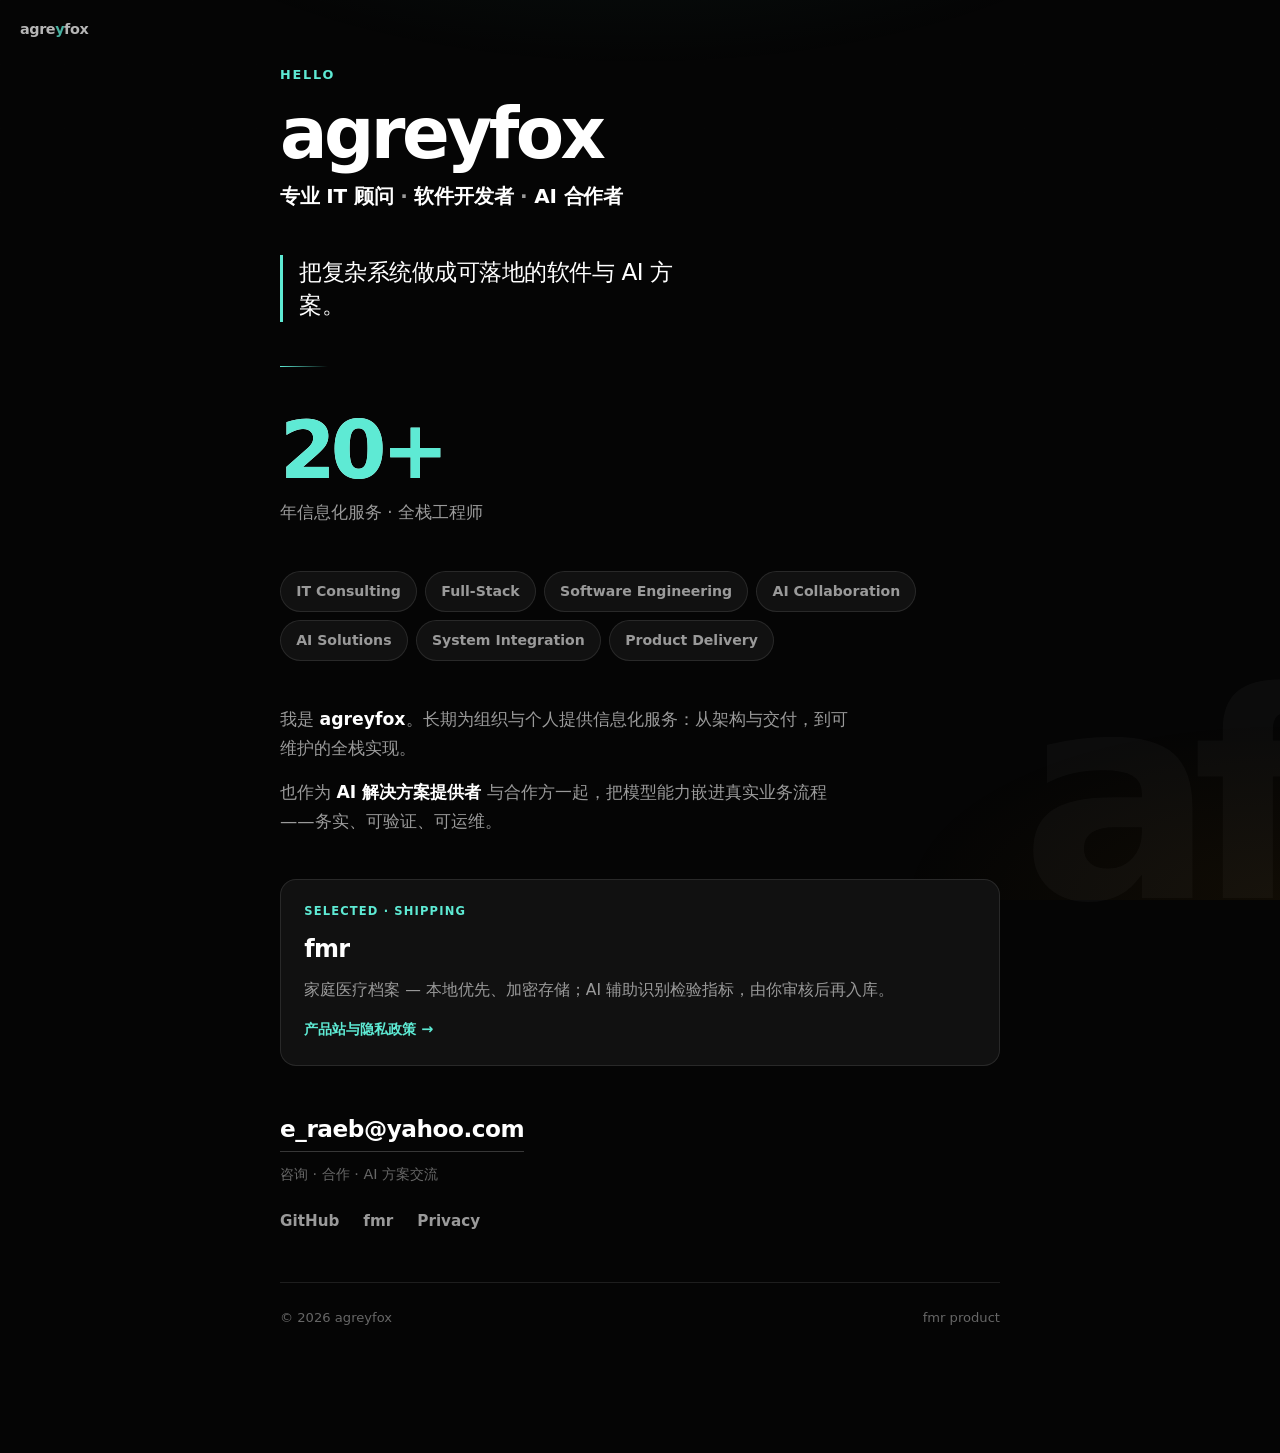
==== index.html @ f4f107f2 "fix: inline critical CSS so personal site always has styles Embed full theme in index.html, absolute" ====
<!DOCTYPE html>
<html lang="zh-Hans">
  <head>
    <meta charset="utf-8" />
    <meta name="viewport" content="width=device-width, initial-scale=1" />
    <title>agreyfox — IT 顾问 · 全栈 · AI</title>
    <meta
      name="description"
      content="agreyfox — 专业 IT 顾问、全栈软件开发者与 AI 合作者。20 年以上信息化服务经验。AI 解决方案提供者。"
    />
    <meta name="theme-color" content="#050505" />
    <!-- 绝对路径 + 内联双保险，避免相对路径/缓存导致“无样式” -->
    <link rel="stylesheet" href="/assets/styles.css?v=3" />
    <link rel="icon" href="/assets/favicon.svg" type="image/svg+xml" />
    <style>
      /* critical + full theme inlined — page always formatted */
      :root {
        --bg: #050505;
        --bg-elev: #111111;
        --ink: #f2f2f2;
        --muted: #9a9a9a;
        --dim: #666666;
        --line: rgba(255, 255, 255, 0.1);
        --accent: #5eead4;
        --warm: #f59e0b;
        --font: system-ui, -apple-system, "Segoe UI", "PingFang SC",
          "Noto Sans SC", "Microsoft YaHei", sans-serif;
        --max: 720px;
      }
      *,
      *::before,
      *::after {
        box-sizing: border-box;
      }
      html {
        scroll-behavior: smooth;
      }
      body {
        margin: 0;
        min-height: 100vh;
        font-family: var(--font);
        color: var(--ink);
        background: #050505;
        line-height: 1.65;
        -webkit-font-smoothing: antialiased;
      }
      body::before {
        content: "";
        position: fixed;
        inset: 0;
        pointer-events: none;
        z-index: 0;
        background: radial-gradient(
            ellipse 80% 50% at 50% -20%,
            rgba(94, 234, 212, 0.08),
            transparent 55%
          ),
          radial-gradient(
            ellipse 60% 40% at 100% 100%,
            rgba(245, 158, 11, 0.05),
            transparent 50%
          );
      }
      a {
        color: var(--accent);
      }
      a:hover {
        color: #99f6e4;
      }
      .stream {
        position: relative;
        z-index: 1;
        width: min(100% - 2.5rem, var(--max));
        margin: 0 auto;
        padding: 4rem 0 5rem;
      }
      .brand-float {
        position: fixed;
        top: 1.1rem;
        left: 1.25rem;
        z-index: 10;
        font-weight: 800;
        font-size: 0.9rem;
        letter-spacing: -0.03em;
        color: #f2f2f2;
        text-decoration: none;
        opacity: 0.75;
      }
      .brand-float span {
        color: var(--accent);
      }
      .brand-float:hover {
        opacity: 1;
      }
      /* 默认可见 — 不再用 opacity:0 当动画失败会整页空白 */
      .drop {
        margin: 0 0 2.75rem;
      }
      .hello {
        font-size: 0.8rem;
        font-weight: 700;
        letter-spacing: 0.14em;
        text-transform: uppercase;
        color: var(--accent);
        margin: 0 0 1rem;
      }
      h1.name {
        margin: 0 0 0.35rem;
        font-size: clamp(2.8rem, 10vw, 4.4rem);
        font-weight: 900;
        letter-spacing: -0.05em;
        line-height: 0.95;
        color: #fff;
      }
      .roles {
        margin: 0.85rem 0 0;
        font-size: clamp(1.05rem, 2.8vw, 1.25rem);
        font-weight: 600;
        color: var(--muted);
        line-height: 1.45;
      }
      .roles em {
        font-style: normal;
        color: #fff;
        font-weight: 700;
      }
      .one-liner {
        margin: 0;
        font-size: clamp(1.2rem, 3.2vw, 1.45rem);
        font-weight: 500;
        letter-spacing: -0.02em;
        line-height: 1.45;
        color: #fff;
        max-width: 28ch;
        border-left: 3px solid var(--accent);
        padding-left: 1rem;
      }
      .breath {
        height: 1px;
        width: 3rem;
        background: linear-gradient(90deg, var(--accent), transparent);
        margin: 0;
        border: 0;
      }
      .years {
        margin: 0;
        font-size: clamp(3.2rem, 12vw, 5rem);
        font-weight: 900;
        letter-spacing: -0.06em;
        line-height: 1;
        color: var(--accent);
      }
      .years-caption {
        margin: 0.5rem 0 0;
        color: var(--muted);
        font-size: 1.05rem;
        font-weight: 500;
      }
      .flow-tags {
        display: flex;
        flex-wrap: wrap;
        gap: 0.5rem;
        margin: 0;
        padding: 0;
        list-style: none;
      }
      .flow-tags li {
        padding: 0.5rem 0.95rem;
        border-radius: 999px;
        border: 1px solid var(--line);
        background: var(--bg-elev);
        font-size: 0.88rem;
        font-weight: 600;
        color: var(--muted);
      }
      .narrative {
        margin: 0;
        font-size: 1.08rem;
        color: var(--muted);
        max-width: 36rem;
      }
      .narrative + .narrative {
        margin-top: 1rem;
      }
      .narrative strong {
        color: #fff;
        font-weight: 700;
      }
      .work-card {
        display: block;
        text-decoration: none;
        color: inherit;
        padding: 1.4rem 1.45rem;
        border-radius: 16px;
        border: 1px solid var(--line);
        background: #111;
      }
      .work-card:hover {
        border-color: rgba(94, 234, 212, 0.4);
        color: inherit;
      }
      .work-card .meta {
        font-size: 0.72rem;
        font-weight: 800;
        letter-spacing: 0.1em;
        text-transform: uppercase;
        color: var(--accent);
        margin: 0 0 0.55rem;
      }
      .work-card h2 {
        margin: 0 0 0.45rem;
        font-size: 1.5rem;
        font-weight: 900;
        letter-spacing: -0.03em;
        color: #fff;
      }
      .work-card p {
        margin: 0;
        color: var(--muted);
        font-size: 0.98rem;
      }
      .work-card .go {
        display: inline-block;
        margin-top: 0.95rem;
        font-size: 0.9rem;
        font-weight: 700;
        color: var(--accent);
      }
      .mail {
        display: inline-block;
        font-size: clamp(1.15rem, 3vw, 1.45rem);
        font-weight: 700;
        letter-spacing: -0.02em;
        text-decoration: none;
        color: #fff;
        border-bottom: 1px solid rgba(255, 255, 255, 0.2);
        padding-bottom: 0.2rem;
      }
      .mail:hover {
        color: var(--accent);
        border-color: var(--accent);
      }
      .mail-hint {
        margin: 0.7rem 0 0;
        font-size: 0.9rem;
        color: var(--dim);
      }
      .links-inline {
        margin: 1.35rem 0 0;
        display: flex;
        flex-wrap: wrap;
        gap: 1rem 1.5rem;
        font-size: 0.95rem;
        font-weight: 600;
      }
      .links-inline a {
        text-decoration: none;
        color: var(--muted);
      }
      .links-inline a:hover {
        color: var(--accent);
      }
      .foot {
        margin-top: 3rem;
        padding-top: 1.5rem;
        border-top: 1px solid var(--line);
        font-size: 0.82rem;
        color: var(--dim);
        display: flex;
        flex-wrap: wrap;
        gap: 0.5rem 1.25rem;
        justify-content: space-between;
      }
      .foot a {
        color: var(--dim);
        text-decoration: none;
      }
      .ghost-af {
        position: fixed;
        right: -0.05em;
        bottom: -0.15em;
        font-size: min(40vw, 18rem);
        font-weight: 900;
        letter-spacing: -0.08em;
        line-height: 1;
        color: rgba(255, 255, 255, 0.03);
        pointer-events: none;
        z-index: 0;
        user-select: none;
      }
    </style>
  </head>
  <body>
    <a class="brand-float" href="/">agre<span>y</span>fox</a>
    <div class="ghost-af" aria-hidden="true">af</div>

    <main class="stream">
      <div class="drop">
        <p class="hello">Hello</p>
        <h1 class="name">agreyfox</h1>
        <p class="roles">
          <em>专业 IT 顾问</em> · <em>软件开发者</em> ·
          <em>AI 合作者</em>
        </p>
      </div>

      <div class="drop">
        <p class="one-liner">把复杂系统做成可落地的软件与 AI 方案。</p>
      </div>

      <div class="drop">
        <hr class="breath" />
      </div>

      <div class="drop">
        <p class="years">20+</p>
        <p class="years-caption">年信息化服务 · 全栈工程师</p>
      </div>

      <div class="drop">
        <ul class="flow-tags">
          <li>IT Consulting</li>
          <li>Full-Stack</li>
          <li>Software Engineering</li>
          <li>AI Collaboration</li>
          <li>AI Solutions</li>
          <li>System Integration</li>
          <li>Product Delivery</li>
        </ul>
      </div>

      <div class="drop">
        <p class="narrative">
          我是 <strong>agreyfox</strong>。长期为组织与个人提供信息化服务：从架构与交付，到可维护的全栈实现。
        </p>
        <p class="narrative">
          也作为 <strong>AI 解决方案提供者</strong> 与合作方一起，把模型能力嵌进真实业务流程——务实、可验证、可运维。
        </p>
      </div>

      <div class="drop">
        <a class="work-card" href="https://agreyfox.github.io/fmr/">
          <p class="meta">Selected · Shipping</p>
          <h2>fmr</h2>
          <p>
            家庭医疗档案 — 本地优先、加密存储；AI 辅助识别检验指标，由你审核后再入库。
          </p>
          <span class="go">产品站与隐私政策 →</span>
        </a>
      </div>

      <div class="drop">
        <a class="mail" href="mailto:e_raeb@yahoo.com">e_raeb@yahoo.com</a>
        <p class="mail-hint">咨询 · 合作 · AI 方案交流</p>
        <div class="links-inline">
          <a href="https://github.com/agreyfox">GitHub</a>
          <a href="https://agreyfox.github.io/fmr/">fmr</a>
          <a href="https://agreyfox.github.io/fmr/privacy.html">Privacy</a>
        </div>
      </div>

      <div class="drop foot">
        <span>© <span id="y">2026</span> agreyfox</span>
        <span
          ><a href="https://agreyfox.github.io/fmr/">fmr product</a></span
        >
      </div>
    </main>

    <script>
      document.getElementById("y").textContent = new Date().getFullYear();
    </script>
  </body>
</html>
---- assets/styles.css ----
/* agreyfox — black waterfall portfolio */
:root {
  --bg: #050505;
  --bg-elev: #0c0c0c;
  --ink: #f2f2f2;
  --muted: #8a8a8a;
  --dim: #5a5a5a;
  --line: rgba(255, 255, 255, 0.08);
  --accent: #5eead4;
  --accent-soft: rgba(94, 234, 212, 0.14);
  --warm: #f59e0b;
  --font: "Segoe UI", "SF Pro Text", system-ui, -apple-system, "PingFang SC",
    "Noto Sans SC", sans-serif;
  --max: 720px;
}

*,
*::before,
*::after {
  box-sizing: border-box;
}

html {
  scroll-behavior: smooth;
}

body {
  margin: 0;
  min-height: 100vh;
  font-family: var(--font);
  color: var(--ink);
  background: var(--bg);
  line-height: 1.65;
  -webkit-font-smoothing: antialiased;
}

/* subtle vignette + grid */
body::before {
  content: "";
  position: fixed;
  inset: 0;
  pointer-events: none;
  z-index: 0;
  background:
    radial-gradient(ellipse 80% 50% at 50% -20%, rgba(94, 234, 212, 0.07), transparent 55%),
    radial-gradient(ellipse 60% 40% at 100% 100%, rgba(245, 158, 11, 0.04), transparent 50%);
}

body::after {
  content: "";
  position: fixed;
  inset: 0;
  pointer-events: none;
  z-index: 0;
  opacity: 0.35;
  background-image: linear-gradient(rgba(255, 255, 255, 0.015) 1px, transparent 1px),
    linear-gradient(90deg, rgba(255, 255, 255, 0.015) 1px, transparent 1px);
  background-size: 64px 64px;
  mask-image: linear-gradient(to bottom, black, transparent 90%);
}

a {
  color: var(--accent);
  text-decoration-thickness: 1px;
  text-underline-offset: 3px;
}

a:hover {
  color: #99f6e4;
}

/* continuous column */
.stream {
  position: relative;
  z-index: 1;
  width: min(100% - 2.5rem, var(--max));
  margin: 0 auto;
  padding: 3.5rem 0 5rem;
}

/* floating mini brand */
.brand-float {
  position: fixed;
  top: 1.1rem;
  left: 1.25rem;
  z-index: 10;
  font-weight: 800;
  font-size: 0.85rem;
  letter-spacing: -0.03em;
  color: var(--ink);
  text-decoration: none;
  opacity: 0.7;
}

.brand-float span {
  color: var(--accent);
}

.brand-float:hover {
  opacity: 1;
}

/* waterfall spacing — always visible (no opacity:0 trap) */
.drop {
  margin: 0 0 2.75rem;
}

/* typography cascade */
.hello {
  font-size: 0.8rem;
  font-weight: 700;
  letter-spacing: 0.14em;
  text-transform: uppercase;
  color: var(--accent);
  margin: 0 0 1rem;
}

h1.name {
  margin: 0 0 0.35rem;
  font-size: clamp(2.8rem, 10vw, 4.4rem);
  font-weight: 900;
  letter-spacing: -0.05em;
  line-height: 0.95;
}

.roles {
  margin: 0.85rem 0 0;
  font-size: clamp(1.05rem, 2.8vw, 1.25rem);
  font-weight: 600;
  color: var(--muted);
  line-height: 1.45;
  letter-spacing: -0.01em;
}

.roles em {
  font-style: normal;
  color: var(--ink);
  font-weight: 700;
}

.one-liner {
  margin: 1.5rem 0 0;
  font-size: clamp(1.2rem, 3.2vw, 1.45rem);
  font-weight: 500;
  letter-spacing: -0.02em;
  line-height: 1.45;
  color: var(--ink);
  max-width: 28ch;
  border-left: 2px solid var(--accent);
  padding-left: 1rem;
}

/* thin rule as breath, not section header */
.breath {
  height: 1px;
  width: 3rem;
  background: linear-gradient(90deg, var(--accent), transparent);
  margin: 0.25rem 0 0.5rem;
  border: 0;
}

.years {
  margin: 0;
  font-size: clamp(3.2rem, 12vw, 5rem);
  font-weight: 900;
  letter-spacing: -0.06em;
  line-height: 1;
  background: linear-gradient(105deg, #fff 0%, var(--accent) 55%, var(--warm) 100%);
  -webkit-background-clip: text;
  background-clip: text;
  color: transparent;
}

.years-caption {
  margin: 0.5rem 0 0;
  color: var(--muted);
  font-size: 1rem;
  font-weight: 500;
}

/* flowing tags — not a “skills section” box */
.flow-tags {
  display: flex;
  flex-wrap: wrap;
  gap: 0.5rem;
  margin: 0;
  padding: 0;
  list-style: none;
}

.flow-tags li {
  padding: 0.45rem 0.9rem;
  border-radius: 999px;
  border: 1px solid var(--line);
  background: var(--bg-elev);
  font-size: 0.88rem;
  font-weight: 600;
  color: var(--muted);
  transition: border-color 0.15s, color 0.15s;
}

.flow-tags li:hover {
  border-color: rgba(94, 234, 212, 0.35);
  color: var(--ink);
}

/* narrative paragraphs — continuous reading */
.narrative {
  margin: 0;
  font-size: 1.05rem;
  color: var(--muted);
  max-width: 36rem;
}

.narrative + .narrative {
  margin-top: 1rem;
}

.narrative strong {
  color: var(--ink);
  font-weight: 700;
}

/* project as a flowing card in the stream */
.work-card {
  display: block;
  text-decoration: none;
  color: inherit;
  padding: 1.35rem 1.4rem;
  border-radius: 16px;
  border: 1px solid var(--line);
  background: linear-gradient(160deg, rgba(94, 234, 212, 0.06), transparent 50%),
    var(--bg-elev);
  transition: border-color 0.2s, transform 0.2s;
}

.work-card:hover {
  border-color: rgba(94, 234, 212, 0.35);
  transform: translateY(-2px);
  color: inherit;
}

.work-card .meta {
  font-size: 0.72rem;
  font-weight: 800;
  letter-spacing: 0.1em;
  text-transform: uppercase;
  color: var(--accent);
  margin: 0 0 0.55rem;
}

.work-card h2 {
  margin: 0 0 0.45rem;
  font-size: 1.45rem;
  font-weight: 900;
  letter-spacing: -0.03em;
}

.work-card p {
  margin: 0;
  color: var(--muted);
  font-size: 0.95rem;
}

.work-card .go {
  display: inline-block;
  margin-top: 0.9rem;
  font-size: 0.88rem;
  font-weight: 700;
  color: var(--accent);
}

/* contact as last waterfall drop */
.mail {
  display: inline-flex;
  align-items: center;
  gap: 0.65rem;
  font-size: clamp(1.15rem, 3vw, 1.4rem);
  font-weight: 700;
  letter-spacing: -0.02em;
  text-decoration: none;
  color: var(--ink);
  border-bottom: 1px solid rgba(255, 255, 255, 0.15);
  padding-bottom: 0.2rem;
  transition: color 0.15s, border-color 0.15s;
}

.mail:hover {
  color: var(--accent);
  border-color: var(--accent);
}

.mail-hint {
  margin: 0.65rem 0 0;
  font-size: 0.88rem;
  color: var(--dim);
}

.links-inline {
  margin: 1.25rem 0 0;
  display: flex;
  flex-wrap: wrap;
  gap: 1rem 1.5rem;
  font-size: 0.92rem;
  font-weight: 600;
}

.links-inline a {
  text-decoration: none;
  color: var(--muted);
}

.links-inline a:hover {
  color: var(--accent);
}

.foot {
  margin-top: 3rem;
  padding-top: 1.5rem;
  border-top: 1px solid var(--line);
  font-size: 0.8rem;
  color: var(--dim);
  display: flex;
  flex-wrap: wrap;
  gap: 0.5rem 1.25rem;
  justify-content: space-between;
}

.foot a {
  color: var(--dim);
  text-decoration: none;
}

.foot a:hover {
  color: var(--muted);
}

/* accent word mark large ghost */
.ghost-af {
  position: fixed;
  right: -0.05em;
  bottom: -0.15em;
  font-size: min(40vw, 18rem);
  font-weight: 900;
  letter-spacing: -0.08em;
  line-height: 1;
  color: rgba(255, 255, 255, 0.025);
  pointer-events: none;
  z-index: 0;
  user-select: none;
}
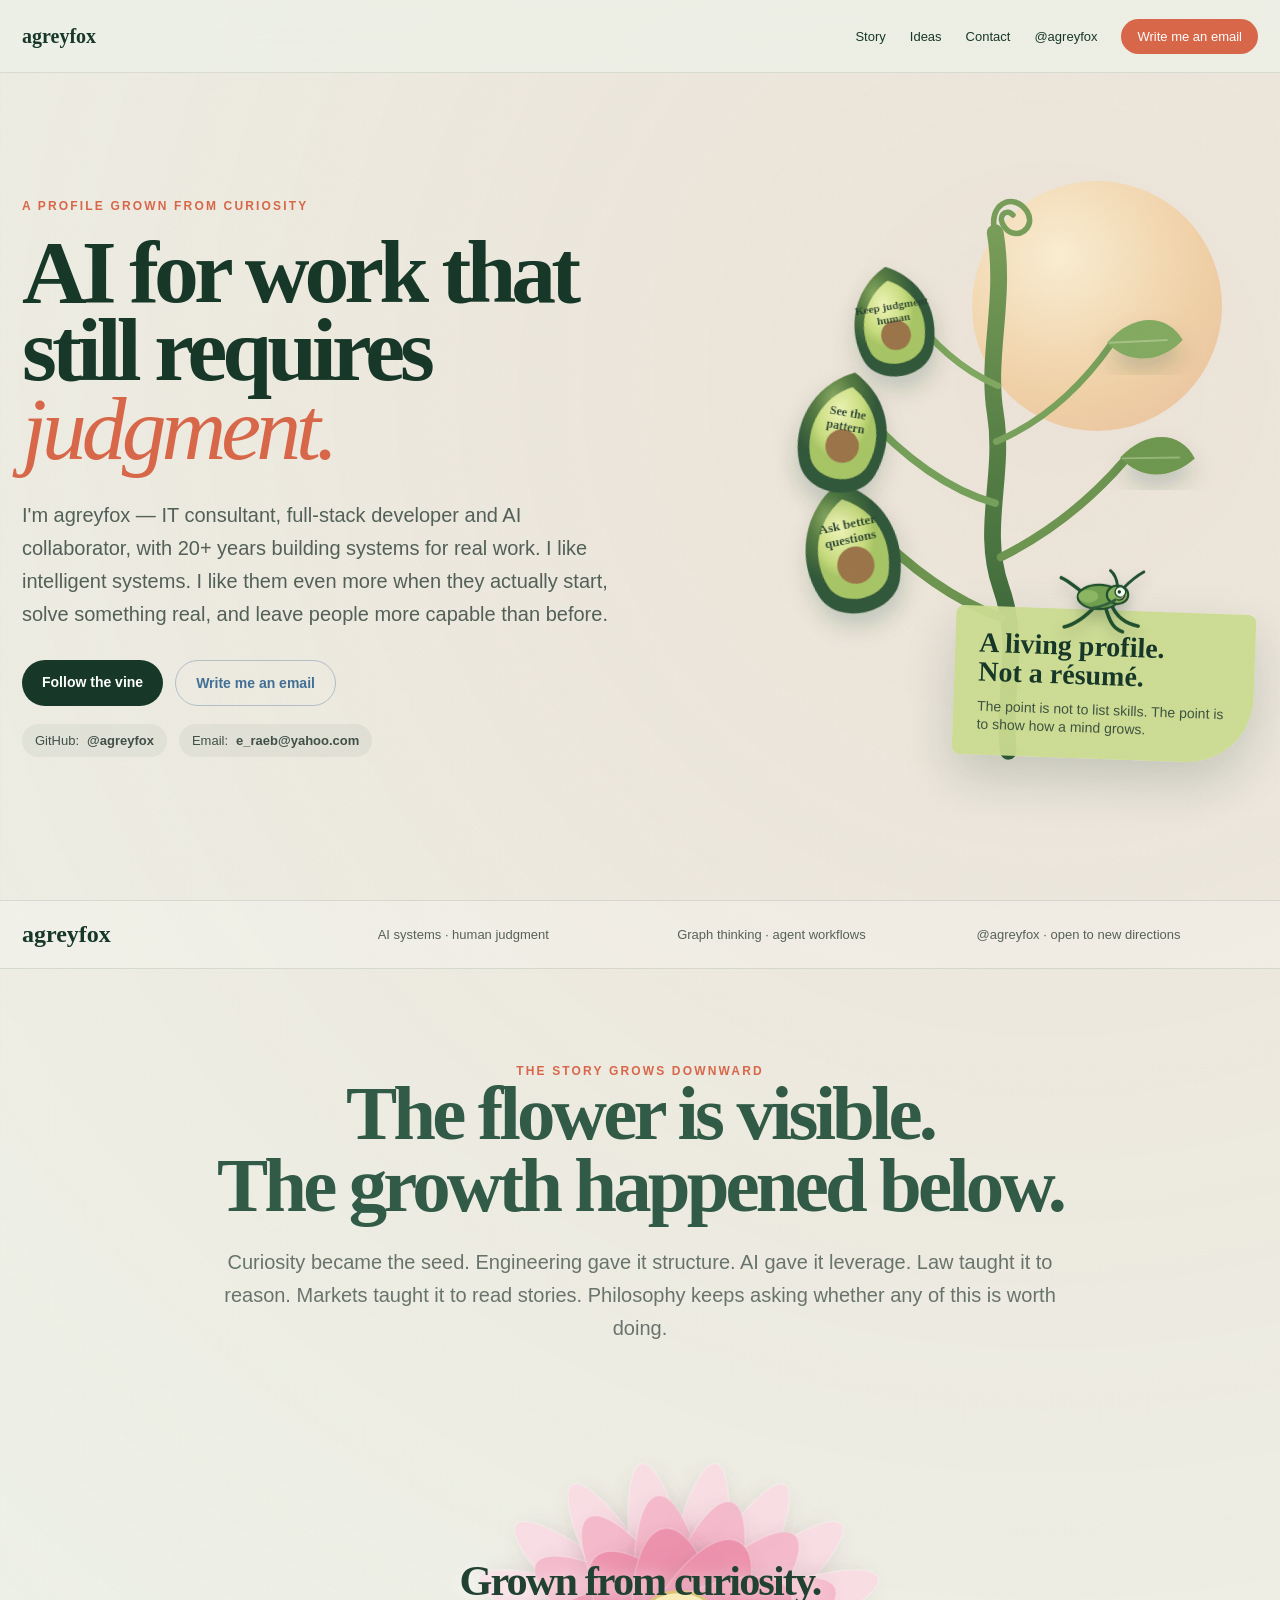
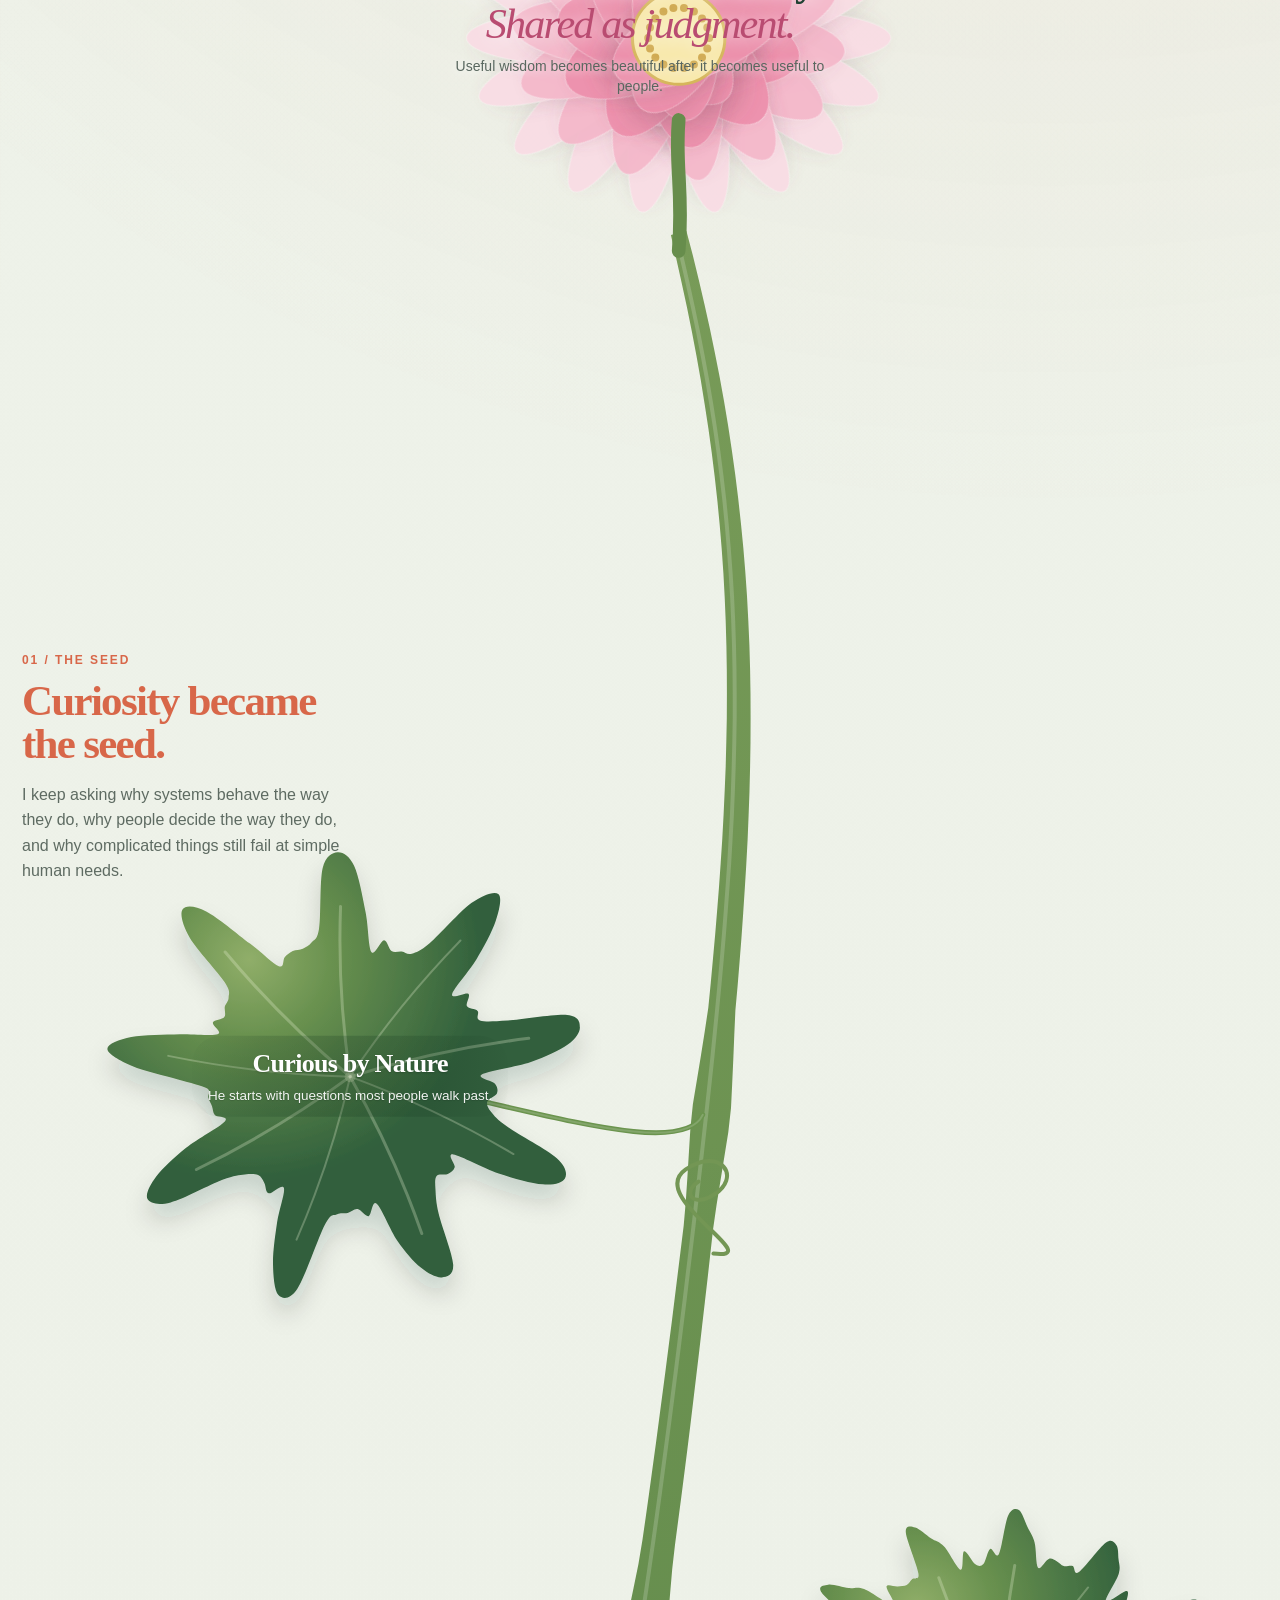
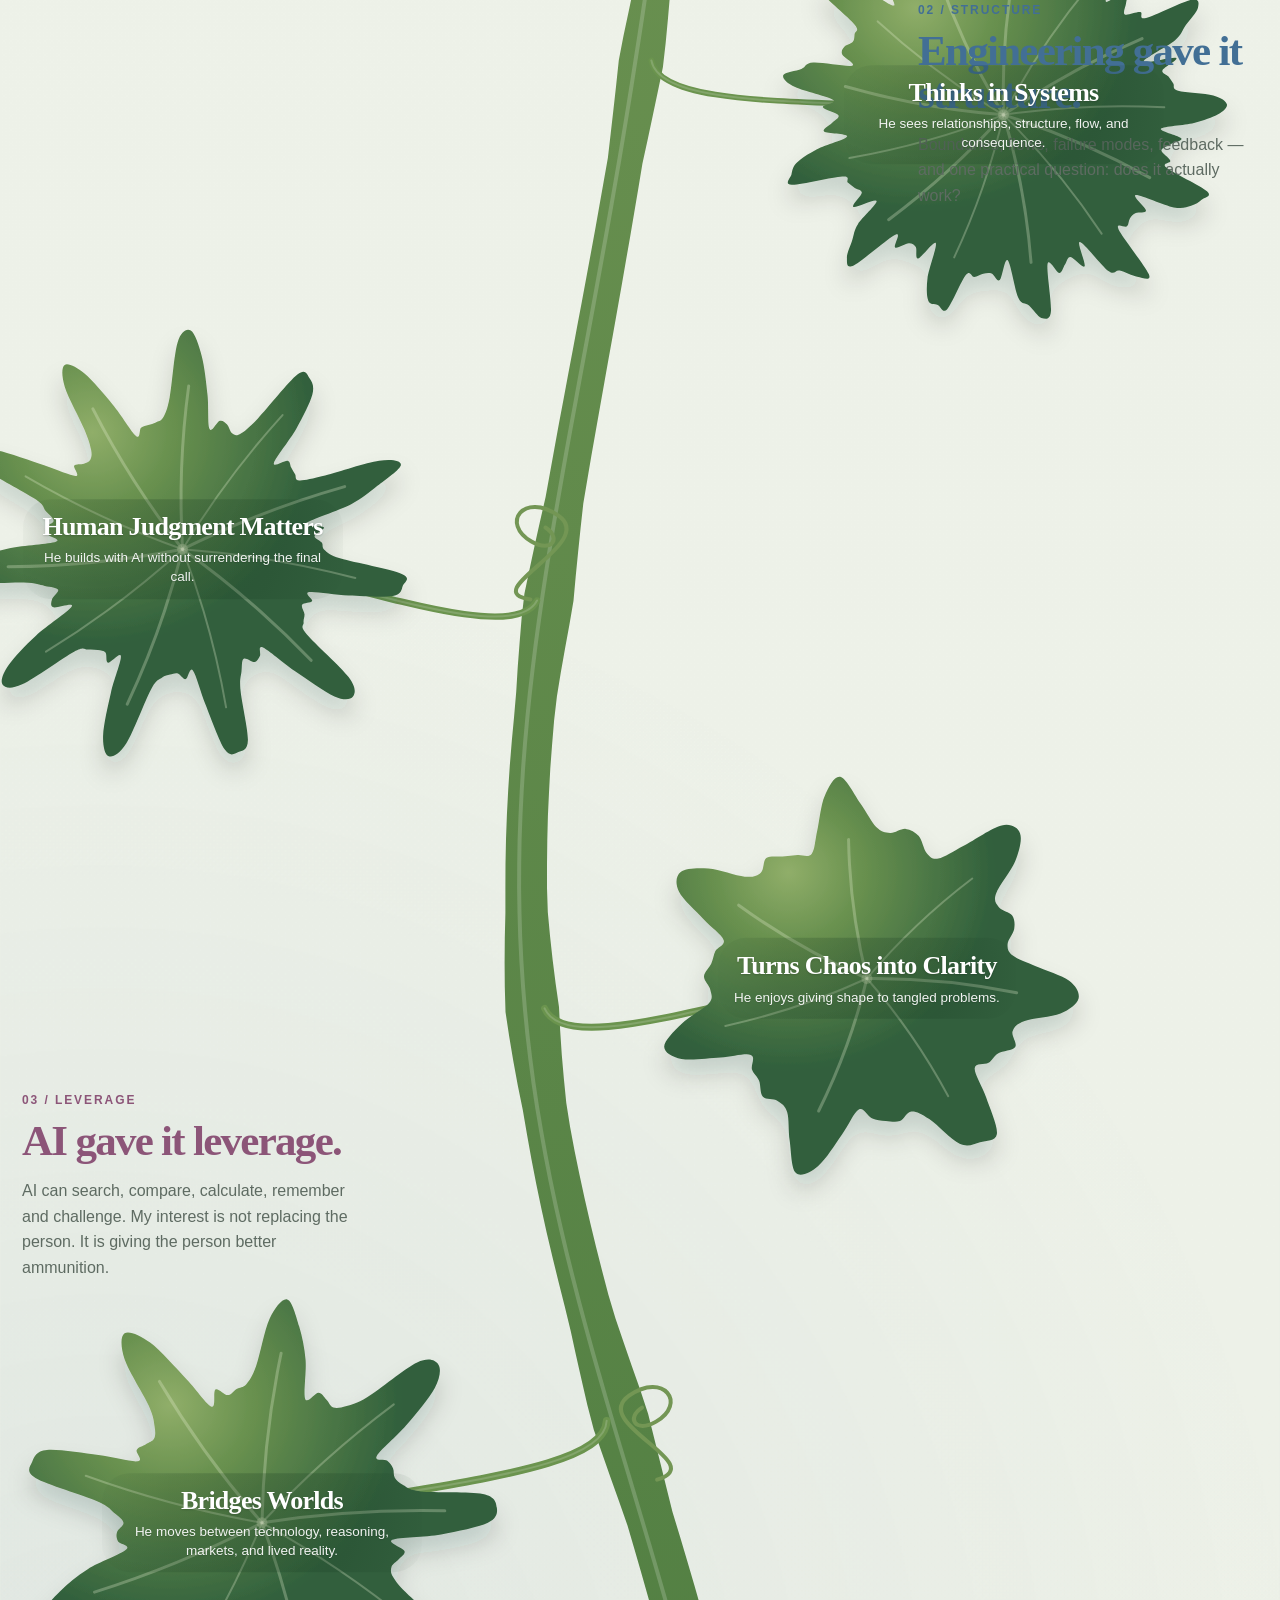
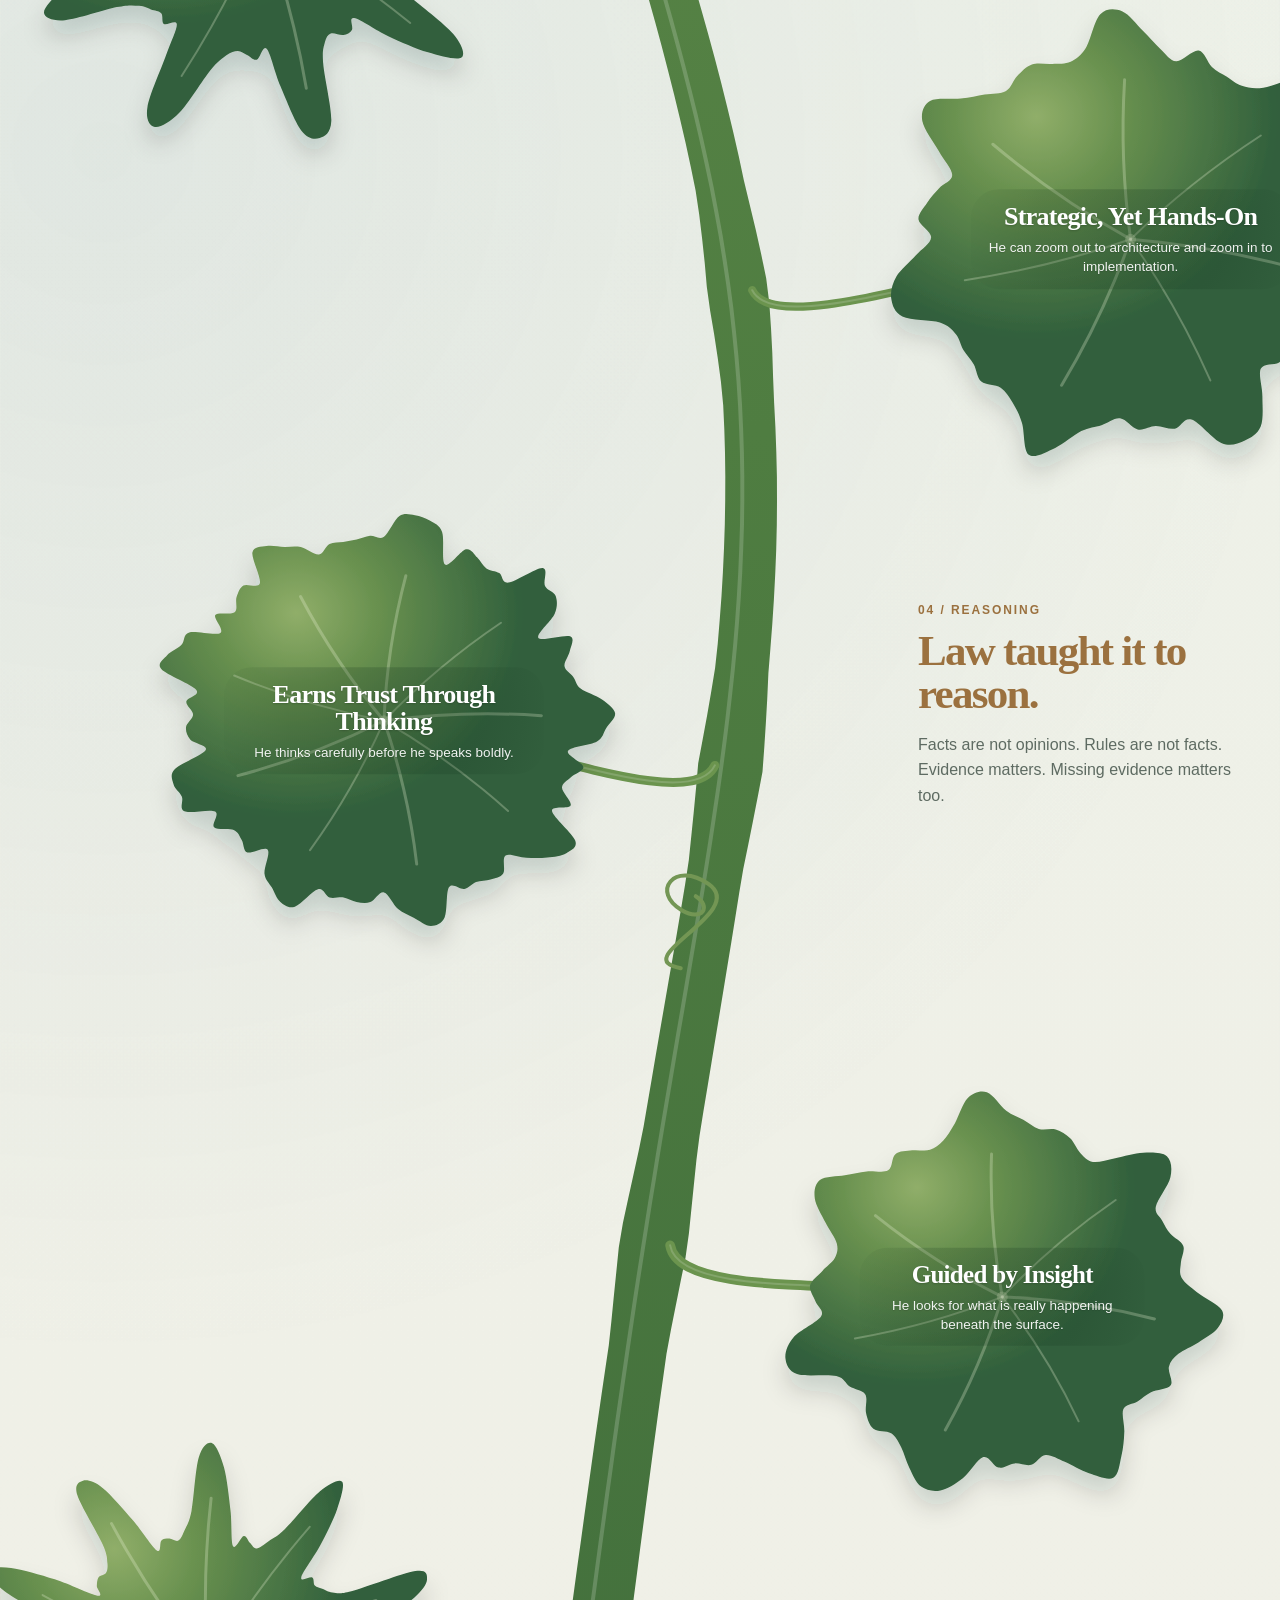
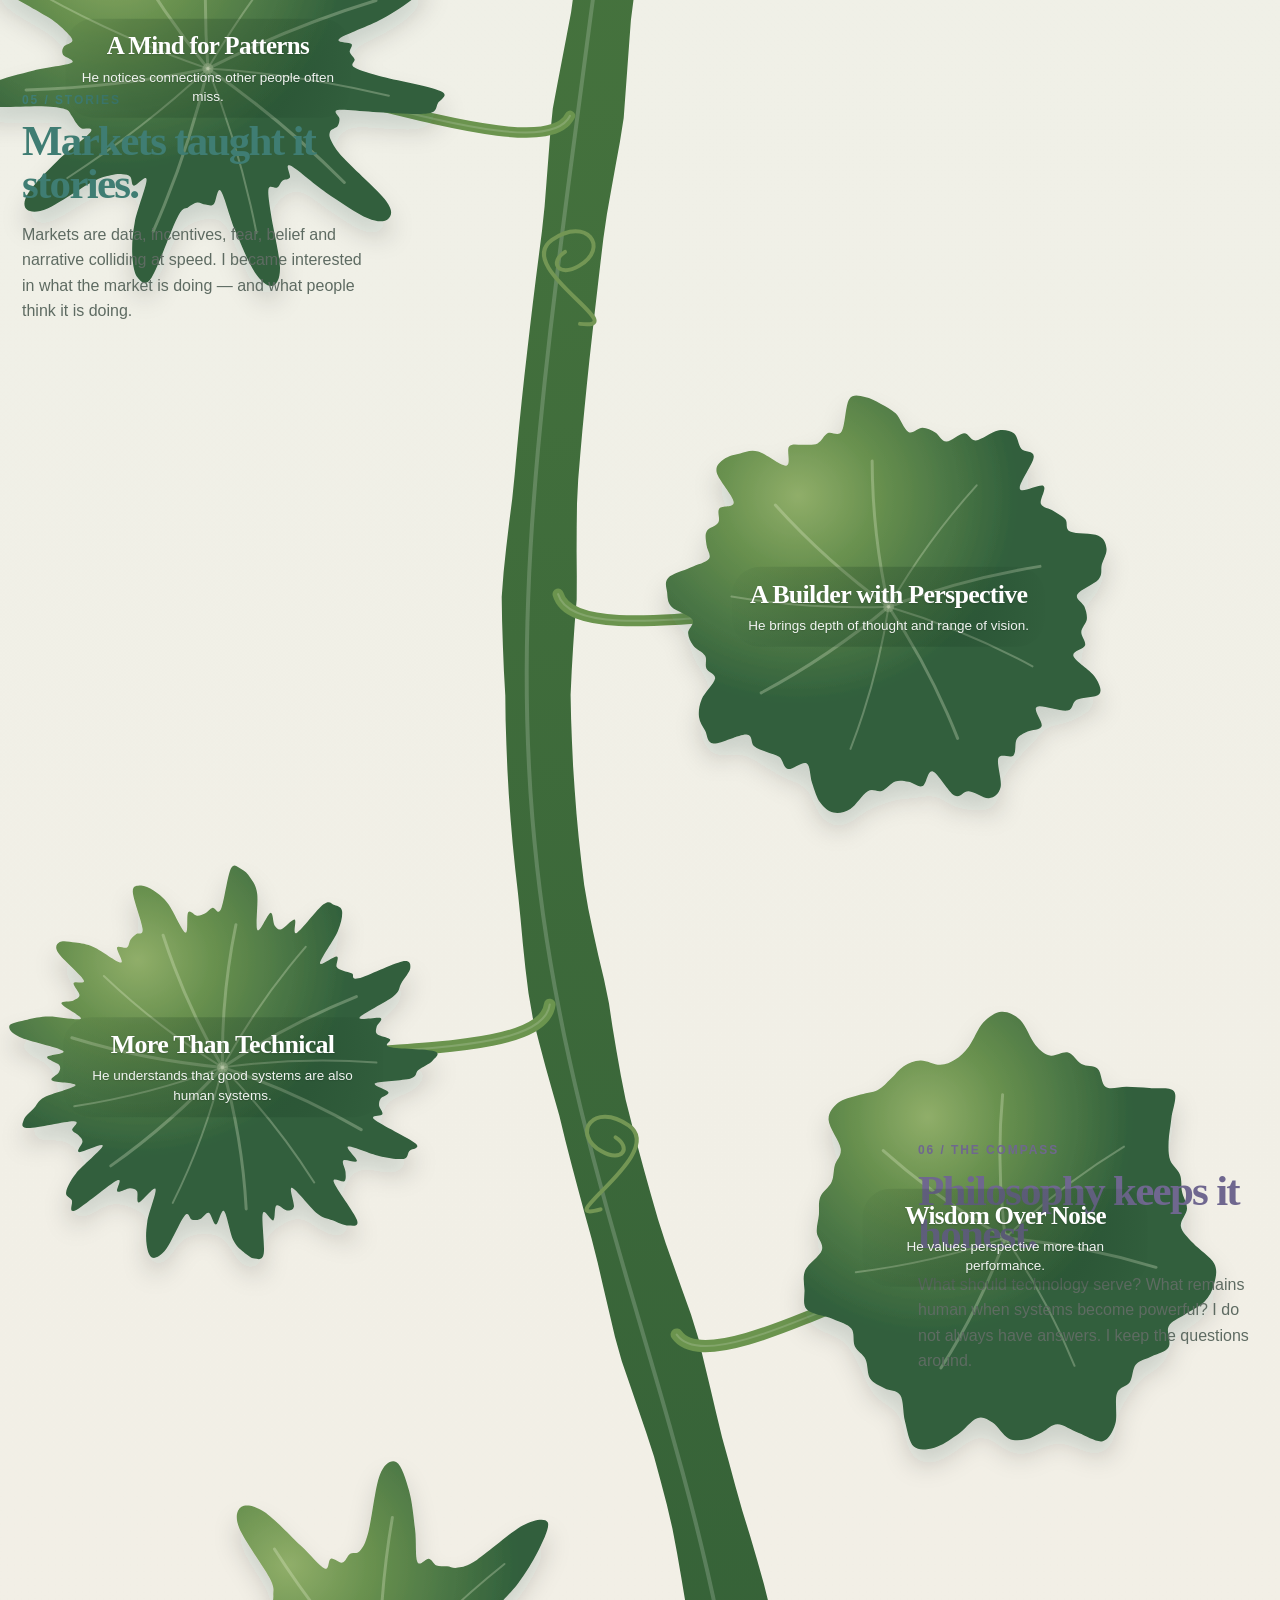
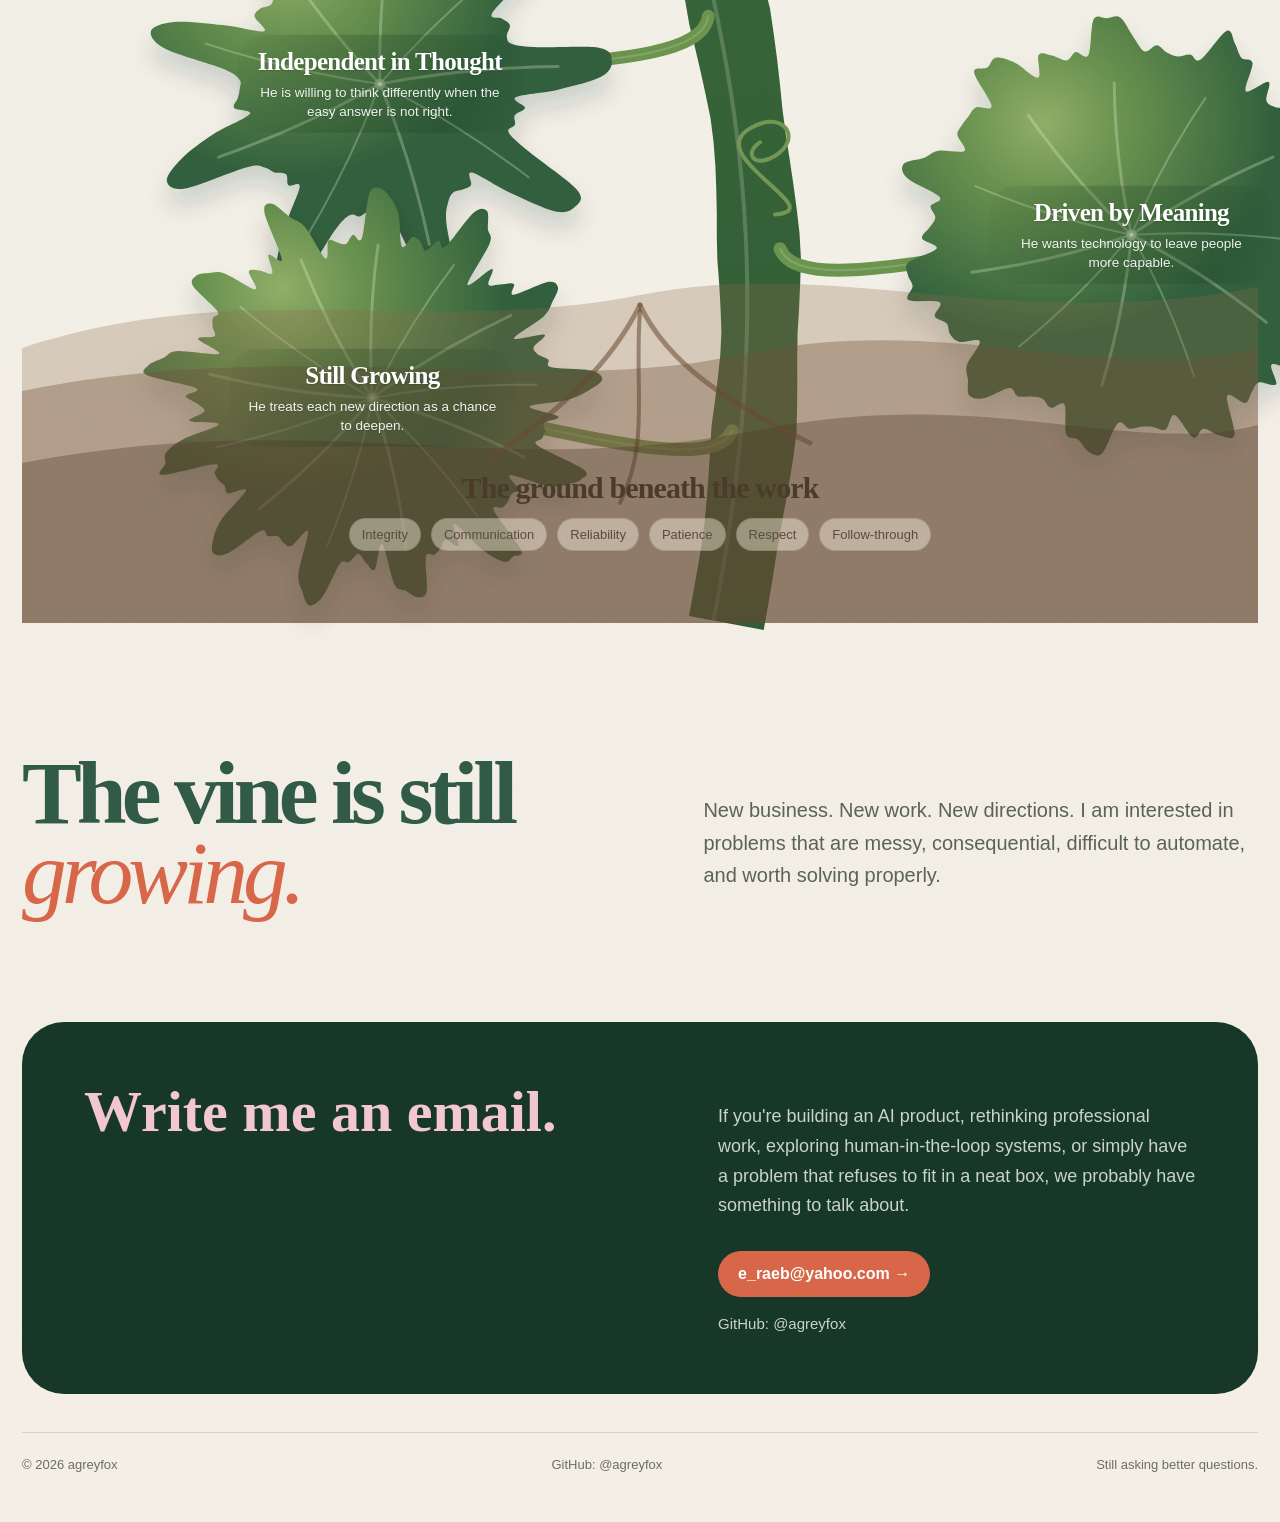
==== commit fd577f6a: "feat: adopt Restless Vine personal site as agreyfox Interactive plant/grasshopper profile page rebra" ====
--- a/index.html
+++ b/index.html
@@ -1,374 +1,807 @@
-<!DOCTYPE html>
-<html lang="zh-Hans">
-  <head>
-    <meta charset="utf-8" />
-    <meta name="viewport" content="width=device-width, initial-scale=1" />
-    <title>agreyfox — IT 顾问 · 全栈 · AI</title>
-    <meta
-      name="description"
-      content="agreyfox — 专业 IT 顾问、全栈软件开发者与 AI 合作者。20 年以上信息化服务经验。AI 解决方案提供者。"
-    />
-    <meta name="theme-color" content="#050505" />
-    <!-- 绝对路径 + 内联双保险，避免相对路径/缓存导致“无样式” -->
-    <link rel="stylesheet" href="/assets/styles.css?v=3" />
-    <link rel="icon" href="/assets/favicon.svg" type="image/svg+xml" />
-    <style>
-      /* critical + full theme inlined — page always formatted */
-      :root {
-        --bg: #050505;
-        --bg-elev: #111111;
-        --ink: #f2f2f2;
-        --muted: #9a9a9a;
-        --dim: #666666;
-        --line: rgba(255, 255, 255, 0.1);
-        --accent: #5eead4;
-        --warm: #f59e0b;
-        --font: system-ui, -apple-system, "Segoe UI", "PingFang SC",
-          "Noto Sans SC", "Microsoft YaHei", sans-serif;
-        --max: 720px;
+<!doctype html>
+<html lang="en">
+<head>
+<meta charset="utf-8">
+<meta name="viewport" content="width=device-width,initial-scale=1">
+<title>agreyfox — The Restless Vine</title>
+<meta name="description" content="agreyfox — IT consultant, full-stack developer & AI collaborator. AI systems for work that still requires human judgment.">
+<meta property="og:title" content="agreyfox — The Restless Vine">
+<meta property="og:description" content="AI systems for work that still requires human judgment.">
+<meta property="og:type" content="website">
+<meta name="twitter:card" content="summary">
+<meta name="theme-color" content="#edf1e8">
+<style>
+:root{
+  --paper:#edf1e8;
+  --paper-warm:#f5f0e7;
+  --ink:#173828;
+  --muted:#68746b;
+  --coral:#d86749;
+  --blue:#426f95;
+  --plum:#8c5578;
+  --bronze:#9b713f;
+  --teal:#3f7d73;
+  --violet:#6f678f;
+  --stem:#38683f;
+  --stem-light:#719653;
+  --shadow:rgba(26,58,40,.18);
+}
+*{box-sizing:border-box}
+html{scroll-behavior:smooth}
+body{
+  margin:0;color:var(--ink);overflow-x:hidden;
+  background:
+    radial-gradient(circle at 82% 4%,rgba(216,103,73,.11),transparent 19%),
+    radial-gradient(circle at 8% 52%,rgba(66,111,149,.08),transparent 24%),
+    linear-gradient(180deg,#eef2e9 0%,#edf1e8 48%,#f4eee5 100%);
+  font-family:Inter,-apple-system,BlinkMacSystemFont,"Segoe UI",sans-serif;
+}
+body:before{
+  content:"";position:fixed;inset:0;z-index:100;pointer-events:none;opacity:.08;
+  background-image:url("data:image/svg+xml,%3Csvg xmlns='http://www.w3.org/2000/svg' width='160' height='160'%3E%3Cfilter id='n'%3E%3CfeTurbulence type='fractalNoise' baseFrequency='.9' numOctaves='2' stitchTiles='stitch'/%3E%3C/filter%3E%3Crect width='100%25' height='100%25' filter='url(%23n)' opacity='.15'/%3E%3C/svg%3E");
+}
+a{text-decoration:none;color:inherit}
+.wrap{width:min(1260px,calc(100% - 44px));margin:auto}
+nav{
+  position:fixed;inset:0 0 auto;z-index:80;background:rgba(237,241,232,.72);
+  backdrop-filter:blur(15px);border-bottom:1px solid rgba(23,56,40,.10)
+}
+.navin{height:72px;display:flex;align-items:center;justify-content:space-between}
+.brand{font:700 20px/1 Georgia,serif}
+.navlinks{display:flex;gap:24px;align-items:center;font-size:13px}
+.navlinks a:last-child{background:var(--coral);color:#fff;padding:10px 16px;border-radius:999px}
+
+.hero{
+  min-height:100vh;padding:118px 0 62px;
+  display:grid;grid-template-columns:1.02fr .98fr;gap:56px;align-items:center
+}
+.kicker{font-size:12px;font-weight:800;letter-spacing:.18em;text-transform:uppercase;color:var(--coral)}
+.hero h1{font:700 clamp(58px,7vw,114px)/.88 Georgia,serif;letter-spacing:-.055em;margin:20px 0 30px}
+.hero h1 em{font-weight:400;color:var(--coral)}
+.hero p{font-size:20px;line-height:1.64;color:#526057;max-width:700px}
+.hero-actions{display:flex;gap:12px;margin-top:30px;flex-wrap:wrap}
+.button{padding:14px 20px;border-radius:999px;font-weight:750;font-size:14px;background:var(--ink);color:#fff}
+.button.ghost{background:transparent;border:1px solid rgba(66,111,149,.35);color:var(--blue)}
+.handle-row{margin-top:18px;display:flex;gap:12px;flex-wrap:wrap}
+.handle-pill{display:inline-flex;align-items:center;gap:8px;padding:9px 13px;border-radius:999px;background:rgba(23,56,40,.055);font-size:13px;color:#405047}
+
+.hero-art{height:650px;position:relative}
+.hero-art .sun{
+  position:absolute;width:250px;height:250px;border-radius:50%;right:36px;top:28px;
+  background:radial-gradient(circle at 35% 30%,#fff1ce,#f2c890 58%,#e5ad7f);opacity:.68
+}
+.hero-art svg{position:absolute;inset:0;width:100%;height:100%}
+.hero-note{
+  position:absolute;right:4px;bottom:44px;width:300px;padding:22px 24px;
+  background:rgba(203,220,145,.94);border-radius:8px 8px 66px 8px;transform:rotate(2deg);
+  box-shadow:0 22px 50px var(--shadow)
+}
+.hero-note b{display:block;font:700 28px/1.05 Georgia,serif;margin-bottom:10px}
+.hero-note span{font-size:14px;color:#3e533f}
+
+.identity-strip{
+  border-top:1px solid rgba(23,56,40,.12);border-bottom:1px solid rgba(23,56,40,.12);
+  padding:20px 0;background:rgba(255,255,255,.18)
+}
+.identity-grid{display:grid;grid-template-columns:1.2fr repeat(3,1fr);gap:18px;align-items:center}
+.identity-grid strong{font-family:Georgia,serif;font-size:24px}
+.identity-grid span{font-size:13px;color:#566258}
+
+.intro{text-align:center;max-width:860px;margin:0 auto;padding:95px 0 58px}
+.intro h2{font:700 clamp(50px,6vw,92px)/.94 Georgia,serif;letter-spacing:-.05em;margin:0 0 24px;color:#315b46}
+.intro p{font-size:20px;line-height:1.64;color:var(--muted)}
+
+.story-stage{position:relative;min-height:7200px}
+#plantSvg{position:absolute;inset:0;width:100%;height:100%;overflow:visible}
+
+.flower-quote{
+  position:absolute;left:50%;top:136px;transform:translateX(-50%);
+  width:470px;max-width:40vw;text-align:center;z-index:26
+}
+.flower-quote .line{
+  font:700 clamp(30px,3.3vw,45px)/1.02 Georgia,serif;
+  letter-spacing:-.045em;color:#214233;text-shadow:0 2px 18px rgba(255,255,255,.78)
+}
+.flower-quote .line em{font-weight:400;color:#b94c71}
+.flower-quote .sub{
+  margin:12px auto 0;font-size:14px;color:#59675f;line-height:1.4;
+  max-width:370px;text-shadow:0 1px 10px rgba(255,255,255,.9)
+}
+.soil-labels{
+  position:absolute;left:50%;bottom:72px;transform:translateX(-50%);z-index:28;
+  width:min(840px,calc(100% - 40px));text-align:center;color:#4c453c;
+}
+.soil-labels h3{
+  margin:0 0 14px;font:700 30px/1.05 Georgia,serif;letter-spacing:-.03em;color:#4a3b2b;
+}
+.soil-labels .soil-words{display:flex;justify-content:center;gap:10px;flex-wrap:wrap}
+.soil-labels span{
+  display:inline-block;padding:8px 12px;border-radius:999px;
+  background:rgba(255,248,230,.42);border:1px solid rgba(88,65,42,.18);
+  font-size:13px;color:#594c3d;
+}
+
+.story-copy{position:absolute;width:340px;z-index:20;--chapter-color:var(--coral)}
+.story-copy.left{left:0}.story-copy.right{right:0}
+.story-copy .n{font-size:12px;font-weight:800;letter-spacing:.16em;color:var(--chapter-color)}
+.story-copy h3{
+  font:700 43px/1.01 Georgia,serif;letter-spacing:-.04em;margin:12px 0 16px;
+  color:var(--chapter-color)
+}
+.story-copy p{font-size:16px;line-height:1.6;color:#5e6b62;margin:0}
+.story-copy.seed{--chapter-color:var(--coral)}
+.story-copy.structure{--chapter-color:var(--blue)}
+.story-copy.leverage{--chapter-color:var(--plum)}
+.story-copy.reasoning{--chapter-color:var(--bronze)}
+.story-copy.stories{--chapter-color:var(--teal)}
+.story-copy.compass{--chapter-color:var(--violet)}
+
+.leaf-content{
+  position:absolute;z-index:25;transform:translate(-50%,-50%);pointer-events:none;
+  display:flex;align-items:center;justify-content:center;text-align:center
+}
+.leaf-content .panel{
+  padding:14px 16px 12px;max-width:100%;
+  background:radial-gradient(circle at 50% 40%,rgba(16,49,27,.24),rgba(16,49,27,.17) 56%,rgba(16,49,27,.10) 76%,transparent 100%);
+  border-radius:28px
+}
+.leaf-content h3{margin:0 0 8px;font:700 24px/1.05 Georgia,serif;letter-spacing:-.028em;color:#fff;text-shadow:0 1px 2px rgba(0,0,0,.18)}
+.leaf-content p{margin:0;font-size:13.5px;line-height:1.42;color:rgba(255,255,255,.93);text-shadow:0 1px 1px rgba(0,0,0,.14)}
+.leaf-content.small{width:220px}.leaf-content.small h3{font-size:21px}
+.leaf-content.mid{width:250px}
+.leaf-content.wide{width:285px}.leaf-content.wide h3{font-size:25px}
+.leaf-content.xwide{width:320px}.leaf-content.xwide h3{font-size:26px}
+
+.grasshopper{
+  position:fixed;z-index:60;width:94px;height:68px;left:0;top:0;pointer-events:none;
+  transform-origin:50% 72%;filter:drop-shadow(0 8px 7px rgba(23,56,35,.24))
+}
+.grasshopper svg{width:100%;height:100%;overflow:visible}
+.jump-note{
+  position:fixed;z-index:59;pointer-events:none;font-family:"Comic Sans MS","Bradley Hand",cursive;
+  color:#406d44;font-size:14px;max-width:220px;opacity:0;transition:opacity .22s ease
+}
+
+.closing{padding:130px 0 50px;display:grid;grid-template-columns:1.06fr .94fr;gap:56px;align-items:end}
+.closing h2{font:700 clamp(60px,7vw,108px)/.89 Georgia,serif;letter-spacing:-.055em;margin:0;color:#315b46}
+.closing h2 em{font-weight:400;color:var(--coral)}
+.closing p{font-size:20px;line-height:1.64;color:#59635a}
+.contact{
+  margin:60px 0 0;background:#173828;color:white;border-radius:42px;padding:62px;
+  display:grid;grid-template-columns:1.1fr .9fr;gap:50px
+}
+.contact h3{font:700 58px/.95 Georgia,serif;margin:0;color:#f2c6d2}
+.contact p{font-size:18px;line-height:1.65;color:#c9d3ca}
+.contact a.mail{display:inline-block;margin-top:12px;padding:14px 20px;border-radius:999px;background:var(--coral);font-weight:750}
+.github-line{margin-top:18px;color:#c9d3ca;font-size:15px}
+footer{padding:38px 0 50px;font-size:13px;color:#677067}
+.footer{border-top:1px solid rgba(24,54,37,.14);padding-top:24px;display:flex;justify-content:space-between;gap:12px;flex-wrap:wrap}
+
+@media(max-width:950px){
+  .hero{grid-template-columns:1fr}.hero-art{height:560px}
+  .navlinks a:not(:last-child){display:none}
+  .identity-grid{grid-template-columns:1fr 1fr}
+  .story-copy{width:250px}.story-copy h3{font-size:32px}
+  .leaf-content{transform:translate(-50%,-50%) scale(.84)}
+  .flower-quote{top:150px;width:340px;max-width:52vw}
+  .closing,.contact{grid-template-columns:1fr}
+}
+@media(max-width:680px){
+  .identity-grid{grid-template-columns:1fr}
+  .story-copy{width:44%}.story-copy h3{font-size:27px}.story-copy p{font-size:14px}
+  .leaf-content{transform:translate(-50%,-50%) scale(.70)}
+  .flower-quote{top:155px;width:280px;max-width:70vw}.flower-quote .line{font-size:24px}.flower-quote .sub{font-size:12px}
+  .contact{padding:34px}
+}
+@media(prefers-reduced-motion:reduce){
+  html{scroll-behavior:auto}
+  .grasshopper,.jump-note{display:none!important}
+}
+</style>
+</head>
+<body>
+<nav>
+  <div class="wrap navin">
+    <div class="brand">agreyfox</div>
+    <div class="navlinks">
+      <a href="#story">Story</a>
+      <a href="#ideas">Ideas</a>
+      <a href="#contact">Contact</a>
+      <a href="https://github.com/agreyfox" target="_blank" rel="noreferrer">@agreyfox</a>
+      <a href="mailto:e_raeb@yahoo.com">Write me an email</a>
+    </div>
+  </div>
+</nav>
+
+<div class="wrap">
+  <section class="hero">
+    <div>
+      <div class="kicker">A profile grown from curiosity</div>
+      <h1>AI for work that still requires <em>judgment.</em></h1>
+      <p>I'm agreyfox — IT consultant, full-stack developer and AI collaborator, with 20+ years building systems for real work. I like intelligent systems. I like them even more when they actually start, solve something real, and leave people more capable than before.</p>
+      <div class="hero-actions">
+        <a class="button" data-hop data-joke="first leaf, then another question." data-hop-y=".05" href="#story">Follow the vine</a>
+        <a class="button ghost" data-hop data-joke="email is still a surprisingly good protocol." data-hop-y=".05" href="mailto:e_raeb@yahoo.com">Write me an email</a>
+      </div>
+      <div class="handle-row">
+        <span class="handle-pill" data-hop data-joke="yes, the fox is grey." data-hop-y=".05">GitHub: <strong>@agreyfox</strong></span>
+        <span class="handle-pill" data-hop data-joke="RFC 5322 approved. probably." data-hop-y=".05">Email: <strong>e_raeb@yahoo.com</strong></span>
+      </div>
+    </div>
+
+    <div class="hero-art">
+      <div class="sun"></div>
+      <svg viewBox="0 0 620 650" aria-hidden="true">
+        <defs>
+          <linearGradient id="heroStem" x1="0" y1="1" x2="0" y2="0">
+            <stop offset="0" stop-color="#315d36"/>
+            <stop offset=".58" stop-color="#567f45"/>
+            <stop offset="1" stop-color="#789d59"/>
+          </linearGradient>
+          <radialGradient id="avocadoSkin" cx="32%" cy="24%">
+            <stop offset="0" stop-color="#88aa62"/>
+            <stop offset=".42" stop-color="#587d43"/>
+            <stop offset="1" stop-color="#31583a"/>
+          </radialGradient>
+          <radialGradient id="avocadoFlesh" cx="38%" cy="28%">
+            <stop offset="0" stop-color="#edf3b6"/>
+            <stop offset=".7" stop-color="#c8dc7f"/>
+            <stop offset="1" stop-color="#a7c565"/>
+          </radialGradient>
+          <filter id="heroShadow" x="-40%" y="-40%" width="180%" height="180%">
+            <feDropShadow dx="0" dy="14" stdDeviation="12" flood-color="#183625" flood-opacity=".18"/>
+          </filter>
+        </defs>
+
+        <path d="M352 618 C345 555 367 507 344 442 C322 379 349 322 338 255 C328 193 350 134 338 62"
+              fill="none" stroke="url(#heroStem)" stroke-width="18" stroke-linecap="round"/>
+
+        <path d="M345 475 C296 457 247 423 201 375" fill="none" stroke="#6d9550" stroke-width="10" stroke-linecap="round"/>
+        <path d="M338 352 C285 337 238 301 194 252" fill="none" stroke="#75a05a" stroke-width="8" stroke-linecap="round"/>
+        <path d="M341 226 C301 209 271 180 244 145" fill="none" stroke="#80a861" stroke-width="7" stroke-linecap="round"/>
+
+        <path d="M344 410 C394 385 439 350 477 306" fill="none" stroke="#6d9550" stroke-width="9" stroke-linecap="round"/>
+        <path d="M339 286 C391 264 431 226 462 182" fill="none" stroke="#78a15b" stroke-width="7" stroke-linecap="round"/>
+        <path d="M472 303 C500 273 537 274 552 304 C529 325 495 329 472 303Z" fill="#6e974f" filter="url(#heroShadow)"/>
+        <path d="M458 180 C485 148 522 148 539 177 C517 201 481 205 458 180Z" fill="#83aa61" filter="url(#heroShadow)"/>
+        <path d="M474 304 L536 303" stroke="rgba(240,248,219,.30)" stroke-width="2"/>
+        <path d="M460 180 L523 177" stroke="rgba(240,248,219,.30)" stroke-width="2"/>
+
+        <g transform="translate(184 397) rotate(-12)" filter="url(#heroShadow)">
+          <path d="M0 -68 C45 -45 59 3 43 47 C30 82 -31 82 -45 48 C-62 6 -45 -46 0 -68Z" fill="url(#avocadoSkin)"/>
+          <path d="M0 -50 C34 -31 44 5 32 39 C22 64 -22 64 -33 40 C-46 8 -34 -32 0 -50Z" fill="url(#avocadoFlesh)"/>
+          <circle cx="0" cy="22" r="20" fill="#9b7449"/>
+          <text x="0" y="-18" text-anchor="middle" font-family="Georgia,serif" font-size="14" font-weight="700" fill="#274331">Ask better</text>
+          <text x="0" y="-2" text-anchor="middle" font-family="Georgia,serif" font-size="14" font-weight="700" fill="#274331">questions</text>
+        </g>
+
+        <g transform="translate(177 273) rotate(10)" filter="url(#heroShadow)">
+          <path d="M0 -62 C42 -41 55 2 40 43 C27 76 -28 77 -42 44 C-58 5 -42 -42 0 -62Z" fill="url(#avocadoSkin)"/>
+          <path d="M0 -46 C31 -29 42 4 30 35 C20 59 -20 60 -31 37 C-43 6 -31 -30 0 -46Z" fill="url(#avocadoFlesh)"/>
+          <circle cx="0" cy="18" r="18" fill="#9b7449"/>
+          <text x="0" y="-14" text-anchor="middle" font-family="Georgia,serif" font-size="13" font-weight="700" fill="#274331">See the</text>
+          <text x="0" y="1" text-anchor="middle" font-family="Georgia,serif" font-size="13" font-weight="700" fill="#274331">pattern</text>
+        </g>
+
+        <g transform="translate(229 155) rotate(-9)" filter="url(#heroShadow)">
+          <path d="M0 -57 C38 -38 50 0 37 38 C25 68 -25 69 -38 40 C-52 4 -38 -39 0 -57Z" fill="url(#avocadoSkin)"/>
+          <path d="M0 -42 C29 -27 38 3 28 31 C18 52 -18 53 -29 33 C-40 5 -29 -27 0 -42Z" fill="url(#avocadoFlesh)"/>
+          <circle cx="0" cy="17" r="16" fill="#9b7449"/>
+          <text x="0" y="-11" text-anchor="middle" font-family="Georgia,serif" font-size="12" font-weight="700" fill="#274331">Keep judgment</text>
+          <text x="0" y="3" text-anchor="middle" font-family="Georgia,serif" font-size="12" font-weight="700" fill="#274331">human</text>
+        </g>
+
+        <path d="M338 63 C329 30 358 18 372 39 C383 57 360 72 348 56 C339 44 350 35 357 43"
+              fill="none" stroke="#789d59" stroke-width="6" stroke-linecap="round"/>
+      </svg>
+      <div class="hero-note" data-hop data-joke="no résumé bullet survived unexamined." data-hop-y=".03">
+        <b>A living profile.<br>Not a résumé.</b>
+        <span>The point is not to list skills. The point is to show how a mind grows.</span>
+      </div>
+    </div>
+  </section>
+</div>
+
+<section class="identity-strip">
+  <div class="wrap identity-grid">
+    <strong data-hop data-joke="still easier to spell than a product roadmap." data-hop-y=".05">agreyfox</strong>
+    <span data-hop data-joke="AI, but with adult supervision." data-hop-y=".05">AI systems · human judgment</span>
+    <span data-hop data-joke="relations keep escaping tables." data-hop-y=".05">Graph thinking · agent workflows</span>
+    <span data-hop data-joke="github.com/agreyfox" data-hop-y=".05">@agreyfox · open to new directions</span>
+  </div>
+</section>
+
+<div class="wrap">
+  <section class="intro" id="story" data-hop data-joke="the story is longer than the README." data-hop-y=".08">
+    <div class="kicker">The story grows downward</div>
+    <h2>The flower is visible.<br>The growth happened below.</h2>
+    <p>Curiosity became the seed. Engineering gave it structure. AI gave it leverage. Law taught it to reason. Markets taught it to read stories. Philosophy keeps asking whether any of this is worth doing.</p>
+  </section>
+
+  <section class="story-stage" id="ideas">
+    <svg id="plantSvg" aria-hidden="true"></svg>
+
+    <div class="flower-quote" data-hop data-joke="wisdom, now available in flower format." data-hop-y=".02">
+      <div class="line">Grown from curiosity.<br><em>Shared as judgment.</em></div>
+      <div class="sub">Useful wisdom becomes beautiful after it becomes useful to people.</div>
+    </div>
+
+    <div class="story-copy left seed" style="top:830px" data-hop data-joke="question first. confidence later." data-hop-y=".04">
+      <div class="n">01 / THE SEED</div><h3>Curiosity became the seed.</h3>
+      <p>I keep asking why systems behave the way they do, why people decide the way they do, and why complicated things still fail at simple human needs.</p>
+    </div>
+    <div class="story-copy right structure" style="top:1780px" data-hop data-joke="structure: the polite name for controlled obsession." data-hop-y=".04">
+      <div class="n">02 / STRUCTURE</div><h3>Engineering gave it structure.</h3>
+      <p>Boundaries, flows, failure modes, feedback — and one practical question: does it actually work?</p>
+    </div>
+    <div class="story-copy left leverage" style="top:2870px" data-hop data-joke="leverage is nice. brakes are also nice." data-hop-y=".04">
+      <div class="n">03 / LEVERAGE</div><h3>AI gave it leverage.</h3>
+      <p>AI can search, compare, calculate, remember and challenge. My interest is not replacing the person. It is giving the person better ammunition.</p>
+    </div>
+    <div class="story-copy right reasoning" style="top:3980px" data-hop data-joke="objection noted. evidence requested." data-hop-y=".04">
+      <div class="n">04 / REASONING</div><h3>Law taught it to reason.</h3>
+      <p>Facts are not opinions. Rules are not facts. Evidence matters. Missing evidence matters too.</p>
+    </div>
+    <div class="story-copy left stories" style="top:5070px" data-hop data-joke="the chart moved. everyone wrote a story." data-hop-y=".04">
+      <div class="n">05 / STORIES</div><h3>Markets taught it stories.</h3>
+      <p>Markets are data, incentives, fear, belief and narrative colliding at speed. I became interested in what the market is doing — and what people think it is doing.</p>
+    </div>
+    <div class="story-copy right compass" style="top:6120px" data-hop data-joke="existential detour. back in five minutes." data-hop-y=".04">
+      <div class="n">06 / THE COMPASS</div><h3>Philosophy keeps it honest.</h3>
+      <p>What should technology serve? What remains human when systems become powerful? I do not always have answers. I keep the questions around.</p>
+    </div>
+
+    <article class="leaf-content xwide" data-id="curious" data-hop data-joke="curiosity takes the scenic route" data-hop-y=".04"><div class="panel"><h3>Curious by Nature</h3><p>He starts with questions most people walk past.</p></div></article>
+    <article class="leaf-content xwide" data-id="systems" data-hop data-joke="systems are where consequences hide" data-hop-y=".04"><div class="panel"><h3>Thinks in Systems</h3><p>He sees relationships, structure, flow, and consequence.</p></div></article>
+    <article class="leaf-content xwide" data-id="judgmentTrait" data-hop data-joke="the final call still belongs to people" data-hop-y=".04"><div class="panel"><h3>Human Judgment Matters</h3><p>He builds with AI without surrendering the final call.</p></div></article>
+    <article class="leaf-content xwide" data-id="clarityTrait" data-hop data-joke="untangle first, automate second" data-hop-y=".04"><div class="panel"><h3>Turns Chaos into Clarity</h3><p>He enjoys giving shape to tangled problems.</p></div></article>
+    <article class="leaf-content xwide" data-id="bridges" data-hop data-joke="another bridge? yes, probably useful" data-hop-y=".04"><div class="panel"><h3>Bridges Worlds</h3><p>He moves between technology, reasoning, markets, and lived reality.</p></div></article>
+    <article class="leaf-content xwide" data-id="handsOn" data-hop data-joke="architecture is nicer when it can run" data-hop-y=".04"><div class="panel"><h3>Strategic, Yet Hands-On</h3><p>He can zoom out to architecture and zoom in to implementation.</p></div></article>
+    <article class="leaf-content xwide" data-id="trust" data-hop data-joke="thinking carefully is underrated" data-hop-y=".04"><div class="panel"><h3>Earns Trust Through Thinking</h3><p>He thinks carefully before he speaks boldly.</p></div></article>
+    <article class="leaf-content wide" data-id="insight" data-hop data-joke="surface explanations are usually late" data-hop-y=".04"><div class="panel"><h3>Guided by Insight</h3><p>He looks for what is really happening beneath the surface.</p></div></article>
+    <article class="leaf-content wide" data-id="patterns" data-hop data-joke="patterns keep leaving fingerprints" data-hop-y=".04"><div class="panel"><h3>A Mind for Patterns</h3><p>He notices connections other people often miss.</p></div></article>
+    <article class="leaf-content xwide" data-id="perspective" data-hop data-joke="zoom out, then tighten the bolts" data-hop-y=".04"><div class="panel"><h3>A Builder with Perspective</h3><p>He brings depth of thought and range of vision.</p></div></article>
+    <article class="leaf-content xwide" data-id="humanSystems" data-hop data-joke="the humans are not edge cases" data-hop-y=".04"><div class="panel"><h3>More Than Technical</h3><p>He understands that good systems are also human systems.</p></div></article>
+    <article class="leaf-content wide" data-id="wisdomTrait" data-hop data-joke="hype detected. tea recommended." data-hop-y=".04"><div class="panel"><h3>Wisdom Over Noise</h3><p>He values perspective more than performance.</p></div></article>
+    <article class="leaf-content wide" data-id="independent" data-hop data-joke="easy answers make him suspicious" data-hop-y=".04"><div class="panel"><h3>Independent in Thought</h3><p>He is willing to think differently when the easy answer is not right.</p></div></article>
+    <article class="leaf-content wide" data-id="meaning" data-hop data-joke="useful is a higher compliment than flashy" data-hop-y=".04"><div class="panel"><h3>Driven by Meaning</h3><p>He wants technology to leave people more capable.</p></div></article>
+    <article class="leaf-content wide" data-id="growing" data-hop data-joke="still growing. inconveniently alive." data-hop-y=".04"><div class="panel"><h3>Still Growing</h3><p>He treats each new direction as a chance to deepen.</p></div></article>
+    <div class="soil-labels" data-hop data-joke="roots first. fireworks later." data-hop-y=".08">
+      <h3>The ground beneath the work</h3>
+      <div class="soil-words">
+        <span>Integrity</span><span>Communication</span><span>Reliability</span>
+        <span>Patience</span><span>Respect</span><span>Follow-through</span>
+      </div>
+    </div>
+  </section>
+
+  <section class="closing" data-hop data-joke="the vine refuses to call this a final release." data-hop-y=".03">
+    <h2>The vine is still <em>growing.</em></h2>
+    <p>New business. New work. New directions. I am interested in problems that are messy, consequential, difficult to automate, and worth solving properly.</p>
+  </section>
+
+  <section class="contact" id="contact" data-hop data-joke="yes, humans may still contact humans directly." data-hop-y=".04">
+    <h3>Write me an email.</h3>
+    <div>
+      <p>If you're building an AI product, rethinking professional work, exploring human-in-the-loop systems, or simply have a problem that refuses to fit in a neat box, we probably have something to talk about.</p>
+      <a class="mail" href="mailto:e_raeb@yahoo.com">e_raeb@yahoo.com →</a>
+      <div class="github-line">GitHub: <a href="https://github.com/agreyfox" target="_blank" rel="noreferrer">@agreyfox</a></div>
+    </div>
+  </section>
+</div>
+
+<div class="grasshopper" id="grasshopper" aria-hidden="true">
+  <svg viewBox="0 0 132 90">
+    <g>
+      <path d="M56 48 C49 66,34 76,18 79" fill="none" stroke="#1f4f2d" stroke-width="5" stroke-linecap="round"/>
+      <path d="M64 52 C58 74,52 83,40 87" fill="none" stroke="#1f4f2d" stroke-width="5" stroke-linecap="round"/>
+      <path d="M77 50 C94 68,107 77,122 80" fill="none" stroke="#1f4f2d" stroke-width="5" stroke-linecap="round"/>
+      <path d="M82 43 C103 26,116 15,126 11" fill="none" stroke="#1f4f2d" stroke-width="5" stroke-linecap="round"/>
+      <ellipse cx="73" cy="38" rx="30" ry="17" fill="#6f9f4f" stroke="#1f4f2d" stroke-width="3"/>
+      <ellipse cx="47" cy="35" rx="15" ry="13" fill="#8ab45f" stroke="#1f4f2d" stroke-width="3"/>
+      <ellipse cx="88" cy="37" rx="14" ry="9" fill="#93bb67" opacity=".8"/>
+      <circle cx="43" cy="31" r="7.5" fill="#f5fff2" stroke="#1f4f2d" stroke-width="2"/>
+      <circle cx="44.5" cy="31" r="2.4" fill="#173822" id="eyeLid"/>
+      <circle cx="39" cy="39" r="2.5" fill="#f1a9ba" opacity=".8"/>
+      <path d="M38 25 C27 14,19 8,10 3" fill="none" stroke="#1f4f2d" stroke-width="4" stroke-linecap="round" id="antA"/>
+      <path d="M47 23 C48 13,51 6,57 1" fill="none" stroke="#1f4f2d" stroke-width="4" stroke-linecap="round" id="antB"/>
+      <path d="M50 42 C59 48,66 51,84 54" fill="none" stroke="#315f3e" stroke-width="4" stroke-linecap="round"/>
+      <path d="M37 37 C39 41,43 43,47 42" fill="none" stroke="#173822" stroke-width="2" stroke-linecap="round"/>
+    </g>
+  </svg>
+</div>
+<div class="jump-note" id="jumpNote"></div>
+
+<footer>
+  <div class="wrap footer">
+    <span>© 2026 agreyfox</span>
+    <span>GitHub: <a href="https://github.com/agreyfox" target="_blank" rel="noreferrer">@agreyfox</a></span>
+    <span>Still asking better questions.</span>
+  </div>
+</footer>
+
+<script>
+(() => {
+  "use strict";
+  const NS="http://www.w3.org/2000/svg";
+  const stage=document.querySelector(".story-stage");
+  const svg=document.getElementById("plantSvg");
+  const hopper=document.getElementById("grasshopper");
+  const note=document.getElementById("jumpNote");
+  const antA=document.getElementById("antA");
+  const antB=document.getElementById("antB");
+  const eye=document.getElementById("eyeLid");
+  const reduced=window.matchMedia("(prefers-reduced-motion: reduce)").matches;
+
+  const leaves=[
+    {id:"curious",t:.13,side:1,type:"castor",r:235,lobes:9,rot:-3},
+    {id:"systems",t:.21,side:-1,type:"chrysanthemum",r:230,lobes:13,rot:4},
+    {id:"judgmentTrait",t:.29,side:1,type:"castor",r:225,lobes:11,rot:2},
+    {id:"clarityTrait",t:.35,side:-1,type:"palmate",r:215,lobes:7,rot:-7},
+    {id:"bridges",t:.41,side:1,type:"castor",r:235,lobes:9,rot:6},
+    {id:"handsOn",t:.48,side:-1,type:"broad",r:245,lobes:7,rot:-2},
+    {id:"trust",t:.55,side:1,type:"serrated",r:225,lobes:9,rot:8},
+    {id:"insight",t:.62,side:-1,type:"broad",r:220,lobes:7,rot:-4},
+    {id:"patterns",t:.69,side:1,type:"castor",r:235,lobes:11,rot:1},
+    {id:"perspective",t:.76,side:-1,type:"serrated",r:225,lobes:9,rot:-6},
+    {id:"humanSystems",t:.82,side:1,type:"chrysanthemum",r:220,lobes:13,rot:5},
+    {id:"wisdomTrait",t:.87,side:-1,type:"soft",r:220,lobes:7,rot:-1},
+    {id:"independent",t:.91,side:1,type:"castor",r:230,lobes:9,rot:4},
+    {id:"meaning",t:.945,side:-1,type:"serrated",r:235,lobes:11,rot:-6},
+    {id:"growing",t:.972,side:1,type:"chrysanthemum",r:235,lobes:13,rot:2}
+  ];
+
+  const clamp=(v,a,b)=>Math.max(a,Math.min(b,v));
+  const lerp=(a,b,t)=>a+(b-a)*t;
+  const random=(a,b)=>a+Math.random()*(b-a);
+  const TOP=410;
+
+  function centerline(t,w,h){
+    const y=TOP+t*(h-TOP);
+    const x=w*.5+Math.sin(t*Math.PI*4.6+.2)*w*.084+Math.sin(t*Math.PI*8.7+1.15)*w*.016;
+    return {x,y};
+  }
+  function tangent(t,w,h){
+    const e=.0005;
+    const a=centerline(clamp(t-e,0,1),w,h),b=centerline(clamp(t+e,0,1),w,h);
+    const dx=b.x-a.x,dy=b.y-a.y,l=Math.hypot(dx,dy)||1;
+    return {x:dx/l,y:dy/l};
+  }
+  function normal(t,w,h){const q=tangent(t,w,h);return{x:-q.y,y:q.x}}
+  function vineHalfWidth(t){return 8+30*Math.pow(t,.77)}
+  function pathFromPoints(points,close=false){
+    if(!points.length)return"";
+    let d=`M ${points[0].x.toFixed(1)} ${points[0].y.toFixed(1)}`;
+    for(let i=1;i<points.length;i++)d+=` L ${points[i].x.toFixed(1)} ${points[i].y.toFixed(1)}`;
+    return d+(close?" Z":"");
+  }
+  function catmullRomClosed(points){
+    if(points.length<3)return pathFromPoints(points,true);
+    let d="";
+    for(let i=0;i<points.length;i++){
+      const p0=points[(i-1+points.length)%points.length],p1=points[i],p2=points[(i+1)%points.length],p3=points[(i+2)%points.length];
+      if(i===0)d=`M ${p1.x.toFixed(1)} ${p1.y.toFixed(1)}`;
+      const c1={x:p1.x+(p2.x-p0.x)/6,y:p1.y+(p2.y-p0.y)/6};
+      const c2={x:p2.x-(p3.x-p1.x)/6,y:p2.y-(p3.y-p1.y)/6};
+      d+=` C ${c1.x.toFixed(1)} ${c1.y.toFixed(1)}, ${c2.x.toFixed(1)} ${c2.y.toFixed(1)}, ${p2.x.toFixed(1)} ${p2.y.toFixed(1)}`;
+    }
+    return d+" Z";
+  }
+  function seeded(seed){let s=seed>>>0;return()=>((s=Math.imul(1664525,s)+1013904223>>>0)/4294967296)}
+  function leafShape(cfg,center){
+    const rnd=seeded([...cfg.id].reduce((a,c)=>a+c.charCodeAt(0),0));
+    const pts=[],lobes=cfg.lobes,steps=lobes*10,base=cfg.r,phase=-Math.PI/2+cfg.rot*Math.PI/180;
+    for(let i=0;i<steps;i++){
+      const a=phase+i/steps*Math.PI*2,major=Math.cos(lobes*(a-phase)),minor=Math.cos(lobes*2*(a-phase)+.9);
+      let radius=base;
+      if(cfg.type==="castor")radius*=.58+.42*Math.max(0,major)+.05*Math.abs(minor);
+      if(cfg.type==="palmate")radius*=.72+.26*Math.max(0,major)+.04*minor;
+      if(cfg.type==="broad")radius*=.83+.16*Math.max(0,major)+.025*minor;
+      if(cfg.type==="serrated")radius*=.82+.13*Math.max(0,major)+.08*Math.abs(minor);
+      if(cfg.type==="chrysanthemum")radius*=.68+.22*Math.max(0,major)+.10*Math.abs(minor);
+      if(cfg.type==="soft")radius*=.84+.12*Math.max(0,major)+.018*minor;
+      radius*=.96+rnd()*.07;
+      const squash=cfg.type==="soft"?1.05:.93;
+      pts.push({x:center.x+Math.cos(a)*radius,y:center.y+Math.sin(a)*radius*squash});
+    }
+    return pts;
+  }
+  function addPath(d,attrs={}){
+    const p=document.createElementNS(NS,"path");p.setAttribute("d",d);
+    Object.entries(attrs).forEach(([k,v])=>p.setAttribute(k,v));svg.appendChild(p);return p
+  }
+  function addCircle(cx,cy,r,attrs={}){
+    const c=document.createElementNS(NS,"circle");c.setAttribute("cx",cx);c.setAttribute("cy",cy);c.setAttribute("r",r);
+    Object.entries(attrs).forEach(([k,v])=>c.setAttribute(k,v));svg.appendChild(c);return c
+  }
+  function addEllipse(cx,cy,rx,ry,attrs={}){
+    const e=document.createElementNS(NS,"ellipse");e.setAttribute("cx",cx);e.setAttribute("cy",cy);e.setAttribute("rx",rx);e.setAttribute("ry",ry);
+    Object.entries(attrs).forEach(([k,v])=>e.setAttribute(k,v));svg.appendChild(e);return e
+  }
+
+  function drawEpiphyllum(W,H){
+    const c=centerline(0,W,H);
+    const cx=c.x,cy=215;
+    const flowerRadius=Math.min(W*.255,330);
+    const scale=flowerRadius/300;
+    const layers=[
+      {count:18,rx:28*scale,ry:132*scale,radius:70*scale,fill:"#f9dce4",alpha:.92},
+      {count:14,rx:34*scale,ry:112*scale,radius:47*scale,fill:"#f4b8ca",alpha:.94},
+      {count:10,rx:40*scale,ry:92*scale,radius:25*scale,fill:"#ed91ad",alpha:.96}
+    ];
+    layers.forEach((layer,li)=>{
+      for(let i=0;i<layer.count;i++){
+        const a=(i/layer.count)*Math.PI*2+(li*.10);
+        const px=cx+Math.cos(a)*layer.radius,py=cy+Math.sin(a)*layer.radius*.52;
+        const rot=a*180/Math.PI+90;
+        const petal=addEllipse(px,py,layer.rx,layer.ry,{
+          fill:layer.fill,opacity:String(layer.alpha),transform:`rotate(${rot} ${px} ${py})`,filter:"url(#petalShadow)"
+        });
+        petal.setAttribute("stroke","rgba(255,255,255,.32)");
+        petal.setAttribute("stroke-width","1");
       }
-      *,
-      *::before,
-      *::after {
-        box-sizing: border-box;
+    });
+    addCircle(cx,cy,44*scale,{fill:"#f8e9ad",stroke:"#d6b65b","stroke-width":"3"});
+    for(let i=0;i<18;i++){
+      const a=i/18*Math.PI*2;
+      addCircle(cx+Math.cos(a)*29*scale,cy+Math.sin(a)*29*scale,3.8*scale,{fill:"#d0a84c"});
+    }
+
+    // The flower remains pure: mature expression at the tip of the vine.
+    // The flower receptacle continues into the main vine.
+    addPath(`M ${cx} ${cy+78*scale} C ${cx-4} ${cy+122*scale}, ${c.x+5} ${TOP-42}, ${c.x} ${TOP+18}`,{
+      fill:"none",stroke:"#678d4c","stroke-width":String(13*scale),"stroke-linecap":"round"
+    });
+  }
+
+  function drawSoil(W,H){
+    const y=H-330;
+    addPath(`M 0 ${y+55} C ${W*.18} ${y-18}, ${W*.33} ${y+44}, ${W*.50} ${y+2} C ${W*.66} ${y-38}, ${W*.80} ${y+42}, ${W} ${y-6} L ${W} ${H} L 0 ${H} Z`,
+      {fill:"#8b6a4a",opacity:".28"});
+    addPath(`M 0 ${y+98} C ${W*.22} ${y+42}, ${W*.42} ${y+105}, ${W*.58} ${y+62} C ${W*.75} ${y+16}, ${W*.88} ${y+96}, ${W} ${y+55} L ${W} ${H} L 0 ${H} Z`,
+      {fill:"#6f5139",opacity:".36"});
+    addPath(`M 0 ${y+170} C ${W*.25} ${y+112}, ${W*.38} ${y+190}, ${W*.60} ${y+136} C ${W*.78} ${y+92}, ${W*.9} ${y+165}, ${W} ${y+132} L ${W} ${H} L 0 ${H} Z`,
+      {fill:"#4e3828",opacity:".34"});
+    // simple roots entering ground
+    const rootX=W*.5;
+    addPath(`M ${rootX} ${y+12} C ${rootX-30} ${y+72}, ${rootX-80} ${y+118}, ${rootX-150} ${y+166}`,{fill:"none",stroke:"#6b4a32","stroke-width":"5","stroke-linecap":"round",opacity:".55"});
+    addPath(`M ${rootX} ${y+12} C ${rootX+28} ${y+72}, ${rootX+92} ${y+112}, ${rootX+170} ${y+150}`,{fill:"none",stroke:"#6b4a32","stroke-width":"5","stroke-linecap":"round",opacity:".55"});
+    addPath(`M ${rootX} ${y+18} C ${rootX-6} ${y+95}, ${rootX+10} ${y+150}, ${rootX-20} ${y+210}`,{fill:"none",stroke:"#5a3c29","stroke-width":"4","stroke-linecap":"round",opacity:".5"});
+  }
+
+  function buildPlant(){
+    const W=stage.clientWidth,H=stage.clientHeight;
+    svg.setAttribute("viewBox",`0 0 ${W} ${H}`);
+    svg.innerHTML=`
+      <defs>
+        <linearGradient id="vineGrad" x1="0" y1="0" x2="0" y2="1">
+          <stop offset="0" stop-color="#789b58"/><stop offset=".5" stop-color="#4f7d41"/><stop offset="1" stop-color="#315d36"/>
+        </linearGradient>
+        <radialGradient id="leafGrad" cx=".30" cy=".24">
+          <stop offset="0" stop-color="#90ae69"/><stop offset=".35" stop-color="#69914f"/><stop offset="1" stop-color="#305f3c"/>
+        </radialGradient>
+        <filter id="leafShadow" x="-30%" y="-30%" width="160%" height="160%">
+          <feDropShadow dx="0" dy="16" stdDeviation="12" flood-color="#183625" flood-opacity=".16"/>
+        </filter>
+        <filter id="petalShadow" x="-50%" y="-50%" width="200%" height="200%">
+          <feDropShadow dx="0" dy="12" stdDeviation="12" flood-color="#7a5663" flood-opacity=".22"/>
+        </filter>
+      </defs>`;
+
+    const left=[],right=[],samples=280;
+    for(let i=0;i<=samples;i++){
+      const t=i/samples,c=centerline(t,W,H),n=normal(t,W,H);
+      let hw=vineHalfWidth(t);
+      for(const leaf of leaves){const d=Math.abs(t-leaf.t);if(d<.015)hw+=5.5*(1-d/.015)}
+      left.push({x:c.x+n.x*hw,y:c.y+n.y*hw});
+      right.push({x:c.x-n.x*hw,y:c.y-n.y*hw});
+    }
+    addPath(pathFromPoints([...left,...right.reverse()],true),{fill:"url(#vineGrad)"});
+
+    const shine=[];
+    for(let i=0;i<=samples;i++){
+      const t=i/samples,c=centerline(t,W,H),n=normal(t,W,H),hw=vineHalfWidth(t);
+      shine.push({x:c.x+n.x*hw*.34,y:c.y+n.y*hw*.34});
+    }
+    addPath(pathFromPoints(shine),{fill:"none",stroke:"rgba(255,255,255,.18)","stroke-width":"4","stroke-linecap":"round"});
+
+    drawEpiphyllum(W,H);
+
+    leaves.forEach((leaf,index)=>{
+      const c=centerline(leaf.t,W,H),tan=tangent(leaf.t,W,H),n=normal(leaf.t,W,H);
+      const sideN={x:n.x*leaf.side,y:n.y*leaf.side};
+      const dist=leaf.r*1.34+48+(index%3)*10;
+      const center={x:c.x+sideN.x*dist,y:c.y+sideN.y*dist};
+      leaf.center=center;
+
+      const p0={x:c.x+sideN.x*vineHalfWidth(leaf.t)*.58,y:c.y+sideN.y*vineHalfWidth(leaf.t)*.58};
+      const p1={x:p0.x+tan.x*54+sideN.x*18,y:p0.y+tan.y*54+sideN.y*18};
+      const p2={x:center.x-sideN.x*(leaf.r*.58),y:center.y-sideN.y*(leaf.r*.58)};
+      const petiole=`M ${p0.x} ${p0.y} C ${p1.x} ${p1.y}, ${p2.x} ${p2.y}, ${center.x} ${center.y}`;
+      addPath(petiole,{fill:"none",stroke:"#6b944e","stroke-width":String(Math.max(5,10*(.35+leaf.t))),"stroke-linecap":"round"});
+      addPath(petiole,{fill:"none",stroke:"rgba(255,255,255,.16)","stroke-width":"2","stroke-linecap":"round"});
+
+      addPath(catmullRomClosed(leafShape(leaf,center)),{fill:"url(#leafGrad)",filter:"url(#leafShadow)"});
+      const phase=-Math.PI/2+leaf.rot*Math.PI/180;
+      for(let k=0;k<leaf.lobes;k++){
+        const a=phase+k/leaf.lobes*Math.PI*2,len=leaf.r*(leaf.type==="castor"?.78:.70);
+        const end={x:center.x+Math.cos(a)*len,y:center.y+Math.sin(a)*len*.93};
+        addPath(`M ${center.x} ${center.y} Q ${(center.x+end.x)/2+Math.sin(a)*8} ${(center.y+end.y)/2-Math.cos(a)*8} ${end.x} ${end.y}`,
+          {fill:"none",stroke:"rgba(236,245,214,.28)","stroke-width":k%2===0?"3":"2","stroke-linecap":"round"});
       }
-      html {
-        scroll-behavior: smooth;
-      }
-      body {
-        margin: 0;
-        min-height: 100vh;
-        font-family: var(--font);
-        color: var(--ink);
-        background: #050505;
-        line-height: 1.65;
-        -webkit-font-smoothing: antialiased;
-      }
-      body::before {
-        content: "";
-        position: fixed;
-        inset: 0;
-        pointer-events: none;
-        z-index: 0;
-        background: radial-gradient(
-            ellipse 80% 50% at 50% -20%,
-            rgba(94, 234, 212, 0.08),
-            transparent 55%
-          ),
-          radial-gradient(
-            ellipse 60% 40% at 100% 100%,
-            rgba(245, 158, 11, 0.05),
-            transparent 50%
-          );
-      }
-      a {
-        color: var(--accent);
-      }
-      a:hover {
-        color: #99f6e4;
-      }
-      .stream {
-        position: relative;
-        z-index: 1;
-        width: min(100% - 2.5rem, var(--max));
-        margin: 0 auto;
-        padding: 4rem 0 5rem;
-      }
-      .brand-float {
-        position: fixed;
-        top: 1.1rem;
-        left: 1.25rem;
-        z-index: 10;
-        font-weight: 800;
-        font-size: 0.9rem;
-        letter-spacing: -0.03em;
-        color: #f2f2f2;
-        text-decoration: none;
-        opacity: 0.75;
-      }
-      .brand-float span {
-        color: var(--accent);
-      }
-      .brand-float:hover {
-        opacity: 1;
-      }
-      /* 默认可见 — 不再用 opacity:0 当动画失败会整页空白 */
-      .drop {
-        margin: 0 0 2.75rem;
-      }
-      .hello {
-        font-size: 0.8rem;
-        font-weight: 700;
-        letter-spacing: 0.14em;
-        text-transform: uppercase;
-        color: var(--accent);
-        margin: 0 0 1rem;
-      }
-      h1.name {
-        margin: 0 0 0.35rem;
-        font-size: clamp(2.8rem, 10vw, 4.4rem);
-        font-weight: 900;
-        letter-spacing: -0.05em;
-        line-height: 0.95;
-        color: #fff;
-      }
-      .roles {
-        margin: 0.85rem 0 0;
-        font-size: clamp(1.05rem, 2.8vw, 1.25rem);
-        font-weight: 600;
-        color: var(--muted);
-        line-height: 1.45;
-      }
-      .roles em {
-        font-style: normal;
-        color: #fff;
-        font-weight: 700;
-      }
-      .one-liner {
-        margin: 0;
-        font-size: clamp(1.2rem, 3.2vw, 1.45rem);
-        font-weight: 500;
-        letter-spacing: -0.02em;
-        line-height: 1.45;
-        color: #fff;
-        max-width: 28ch;
-        border-left: 3px solid var(--accent);
-        padding-left: 1rem;
-      }
-      .breath {
-        height: 1px;
-        width: 3rem;
-        background: linear-gradient(90deg, var(--accent), transparent);
-        margin: 0;
-        border: 0;
-      }
-      .years {
-        margin: 0;
-        font-size: clamp(3.2rem, 12vw, 5rem);
-        font-weight: 900;
-        letter-spacing: -0.06em;
-        line-height: 1;
-        color: var(--accent);
-      }
-      .years-caption {
-        margin: 0.5rem 0 0;
-        color: var(--muted);
-        font-size: 1.05rem;
-        font-weight: 500;
-      }
-      .flow-tags {
-        display: flex;
-        flex-wrap: wrap;
-        gap: 0.5rem;
-        margin: 0;
-        padding: 0;
-        list-style: none;
-      }
-      .flow-tags li {
-        padding: 0.5rem 0.95rem;
-        border-radius: 999px;
-        border: 1px solid var(--line);
-        background: var(--bg-elev);
-        font-size: 0.88rem;
-        font-weight: 600;
-        color: var(--muted);
-      }
-      .narrative {
-        margin: 0;
-        font-size: 1.08rem;
-        color: var(--muted);
-        max-width: 36rem;
-      }
-      .narrative + .narrative {
-        margin-top: 1rem;
-      }
-      .narrative strong {
-        color: #fff;
-        font-weight: 700;
-      }
-      .work-card {
-        display: block;
-        text-decoration: none;
-        color: inherit;
-        padding: 1.4rem 1.45rem;
-        border-radius: 16px;
-        border: 1px solid var(--line);
-        background: #111;
-      }
-      .work-card:hover {
-        border-color: rgba(94, 234, 212, 0.4);
-        color: inherit;
-      }
-      .work-card .meta {
-        font-size: 0.72rem;
-        font-weight: 800;
-        letter-spacing: 0.1em;
-        text-transform: uppercase;
-        color: var(--accent);
-        margin: 0 0 0.55rem;
-      }
-      .work-card h2 {
-        margin: 0 0 0.45rem;
-        font-size: 1.5rem;
-        font-weight: 900;
-        letter-spacing: -0.03em;
-        color: #fff;
-      }
-      .work-card p {
-        margin: 0;
-        color: var(--muted);
-        font-size: 0.98rem;
-      }
-      .work-card .go {
-        display: inline-block;
-        margin-top: 0.95rem;
-        font-size: 0.9rem;
-        font-weight: 700;
-        color: var(--accent);
-      }
-      .mail {
-        display: inline-block;
-        font-size: clamp(1.15rem, 3vw, 1.45rem);
-        font-weight: 700;
-        letter-spacing: -0.02em;
-        text-decoration: none;
-        color: #fff;
-        border-bottom: 1px solid rgba(255, 255, 255, 0.2);
-        padding-bottom: 0.2rem;
-      }
-      .mail:hover {
-        color: var(--accent);
-        border-color: var(--accent);
-      }
-      .mail-hint {
-        margin: 0.7rem 0 0;
-        font-size: 0.9rem;
-        color: var(--dim);
-      }
-      .links-inline {
-        margin: 1.35rem 0 0;
-        display: flex;
-        flex-wrap: wrap;
-        gap: 1rem 1.5rem;
-        font-size: 0.95rem;
-        font-weight: 600;
-      }
-      .links-inline a {
-        text-decoration: none;
-        color: var(--muted);
-      }
-      .links-inline a:hover {
-        color: var(--accent);
-      }
-      .foot {
-        margin-top: 3rem;
-        padding-top: 1.5rem;
-        border-top: 1px solid var(--line);
-        font-size: 0.82rem;
-        color: var(--dim);
-        display: flex;
-        flex-wrap: wrap;
-        gap: 0.5rem 1.25rem;
-        justify-content: space-between;
-      }
-      .foot a {
-        color: var(--dim);
-        text-decoration: none;
-      }
-      .ghost-af {
-        position: fixed;
-        right: -0.05em;
-        bottom: -0.15em;
-        font-size: min(40vw, 18rem);
-        font-weight: 900;
-        letter-spacing: -0.08em;
-        line-height: 1;
-        color: rgba(255, 255, 255, 0.03);
-        pointer-events: none;
-        z-index: 0;
-        user-select: none;
-      }
-    </style>
-  </head>
-  <body>
-    <a class="brand-float" href="/">agre<span>y</span>fox</a>
-    <div class="ghost-af" aria-hidden="true">af</div>
-
-    <main class="stream">
-      <div class="drop">
-        <p class="hello">Hello</p>
-        <h1 class="name">agreyfox</h1>
-        <p class="roles">
-          <em>专业 IT 顾问</em> · <em>软件开发者</em> ·
-          <em>AI 合作者</em>
-        </p>
-      </div>
-
-      <div class="drop">
-        <p class="one-liner">把复杂系统做成可落地的软件与 AI 方案。</p>
-      </div>
-
-      <div class="drop">
-        <hr class="breath" />
-      </div>
-
-      <div class="drop">
-        <p class="years">20+</p>
-        <p class="years-caption">年信息化服务 · 全栈工程师</p>
-      </div>
-
-      <div class="drop">
-        <ul class="flow-tags">
-          <li>IT Consulting</li>
-          <li>Full-Stack</li>
-          <li>Software Engineering</li>
-          <li>AI Collaboration</li>
-          <li>AI Solutions</li>
-          <li>System Integration</li>
-          <li>Product Delivery</li>
-        </ul>
-      </div>
-
-      <div class="drop">
-        <p class="narrative">
-          我是 <strong>agreyfox</strong>。长期为组织与个人提供信息化服务：从架构与交付，到可维护的全栈实现。
-        </p>
-        <p class="narrative">
-          也作为 <strong>AI 解决方案提供者</strong> 与合作方一起，把模型能力嵌进真实业务流程——务实、可验证、可运维。
-        </p>
-      </div>
-
-      <div class="drop">
-        <a class="work-card" href="https://agreyfox.github.io/fmr/">
-          <p class="meta">Selected · Shipping</p>
-          <h2>fmr</h2>
-          <p>
-            家庭医疗档案 — 本地优先、加密存储；AI 辅助识别检验指标，由你审核后再入库。
-          </p>
-          <span class="go">产品站与隐私政策 →</span>
-        </a>
-      </div>
-
-      <div class="drop">
-        <a class="mail" href="mailto:e_raeb@yahoo.com">e_raeb@yahoo.com</a>
-        <p class="mail-hint">咨询 · 合作 · AI 方案交流</p>
-        <div class="links-inline">
-          <a href="https://github.com/agreyfox">GitHub</a>
-          <a href="https://agreyfox.github.io/fmr/">fmr</a>
-          <a href="https://agreyfox.github.io/fmr/privacy.html">Privacy</a>
-        </div>
-      </div>
-
-      <div class="drop foot">
-        <span>© <span id="y">2026</span> agreyfox</span>
-        <span
-          ><a href="https://agreyfox.github.io/fmr/">fmr product</a></span
-        >
-      </div>
-    </main>
-
-    <script>
-      document.getElementById("y").textContent = new Date().getFullYear();
-    </script>
-  </body>
-</html>
+      addCircle(center.x,center.y,5.5,{fill:"rgba(225,240,194,.30)"});
+      const dom=document.querySelector(`[data-id="${leaf.id}"]`);
+      dom.style.left=center.x+"px";dom.style.top=center.y+"px";
+    });
+
+    [.15,.29,.42,.58,.72,.85,.94].forEach((t,i)=>{
+      const c=centerline(t,W,H),n=normal(t,W,H),s=i%2?1:-1;
+      const x=c.x+n.x*s*18,y=c.y+n.y*s*18;
+      const d=`M ${x} ${y}
+               C ${x+n.x*s*56} ${y+n.y*s*56}, ${x+68*s} ${y-56}, ${x+28*s} ${y-84}
+               C ${x-7*s} ${y-108}, ${x-30*s} ${y-76}, ${x+1*s} ${y-58}
+               C ${x+22*s} ${y-46}, ${x+31*s} ${y-62}, ${x+15*s} ${y-72}`;
+      addPath(d,{fill:"none",stroke:"#739654","stroke-width":"4","stroke-linecap":"round"});
+    });
+
+    drawSoil(W,H);
+  }
+
+  const hopTargets=[...document.querySelectorAll("[data-hop]")];
+  const state={mode:"RESTING",target:null,lastJump:0,lastScroll:0,timer:null,dir:1};
+
+  function visibilityRatio(el){
+    const r=el.getBoundingClientRect(),vw=innerWidth,vh=innerHeight;
+    const iw=Math.max(0,Math.min(r.right,vw)-Math.max(r.left,0));
+    const ih=Math.max(0,Math.min(r.bottom,vh)-Math.max(r.top,0));
+    return(iw*ih)/Math.max(1,r.width*r.height)
+  }
+  function anchorPoint(el){
+    const r=el.getBoundingClientRect();
+    const x=Number(el.dataset.hopX||.5),y=Number(el.dataset.hopY||.06);
+    return{x:r.left+r.width*x,y:r.top+r.height*y}
+  }
+  function setHopper(p,dir=1,rot=0,sx=1,sy=1){
+    hopper.style.left=p.x+"px";hopper.style.top=p.y+"px";
+    hopper.style.transform=`translate(-50%,-62%) scaleX(${dir*sx}) scaleY(${sy}) rotate(${rot}deg)`
+  }
+  function showNote(text,p,dir){
+    note.textContent=text||"hmm.";
+    note.style.left=(p.x+(dir>0?54:-205))+"px";note.style.top=(p.y-62)+"px";note.style.opacity=.92
+  }
+  function hideNote(){note.style.opacity=0}
+  function sleep(ms){return new Promise(r=>setTimeout(r,ms))}
+  function animate(ms,fn){
+    return new Promise(resolve=>{
+      const s=performance.now();
+      function tick(now){const t=clamp((now-s)/ms,0,1);fn(t);if(t<1)requestAnimationFrame(tick);else resolve()}
+      requestAnimationFrame(tick)
+    })
+  }
+  async function antennaTwitch(){
+    antA.animate([{transform:"rotate(0deg)"},{transform:"rotate(-16deg)"},{transform:"rotate(8deg)"},{transform:"rotate(0deg)"}],{duration:260,transformOrigin:"38px 25px"});
+    antB.animate([{transform:"rotate(0deg)"},{transform:"rotate(13deg)"},{transform:"rotate(-7deg)"},{transform:"rotate(0deg)"}],{duration:260,transformOrigin:"47px 23px"});
+    await sleep(280)
+  }
+  async function blink(){
+    eye.animate([{transform:"scaleY(1)"},{transform:"scaleY(.08)"},{transform:"scaleY(1)"}],{duration:170,transformOrigin:"44px 31px"});
+    await sleep(190)
+  }
+  async function idlePersonality(){
+    if(state.mode!=="RESTING"||!state.target)return;
+    const p=anchorPoint(state.target),roll=Math.random();
+    if(roll<.35)await blink();
+    else if(roll<.70)await antennaTwitch();
+    else await animate(320,t=>setHopper({x:p.x,y:p.y-Math.sin(Math.PI*t)*5},state.dir,Math.sin(t*Math.PI*2)*3,1,1))
+  }
+  function visibleCandidates(){
+    return hopTargets.filter(el=>{
+      if(el===state.target)return false;
+      const r=el.getBoundingClientRect(),ratio=visibilityRatio(el);
+      return ratio>.48&&r.bottom>70&&r.top<innerHeight-40
+    })
+  }
+  function chooseTarget(){
+    const current=state.target?anchorPoint(state.target):{x:innerWidth/2,y:innerHeight/2};
+    const candidates=visibleCandidates();
+    if(!candidates.length)return null;
+    const scored=candidates.map(el=>{
+      const p=anchorPoint(el);
+      const otherSide=(p.x-innerWidth/2)*(current.x-innerWidth/2)<0?2.05:1;
+      const distance=Math.hypot(p.x-current.x,p.y-current.y);
+      const sweet=distance>180&&distance<950?1.7:1;
+      return{el,score:otherSide*sweet*(.7+Math.random()*1.3)}
+    });
+    const total=scored.reduce((s,x)=>s+x.score,0);
+    let pick=Math.random()*total;
+    for(const item of scored){pick-=item.score;if(pick<=0)return item.el}
+    return scored[scored.length-1].el
+  }
+  async function jump(target){
+    if(state.mode!=="RESTING"||!target)return;
+    state.mode="ANTICIPATING";
+    const from=state.target?anchorPoint(state.target):{x:innerWidth*.5,y:innerHeight*.7};
+    let to=anchorPoint(target);
+    const dir=to.x>=from.x?1:-1;
+    state.dir=dir;hideNote();
+
+    const behavior=["normal","boing","hesitate","overshoot","sideways","loop"][Math.floor(Math.random()*6)];
+    if(behavior==="hesitate"){
+      showNote("...that one?",from,dir);await antennaTwitch();await sleep(380);
+      await animate(170,t=>setHopper({x:from.x-dir*14*t,y:from.y},dir,-8*t,1,1));await sleep(160)
+    }else{
+      if(Math.random()<.45)await blink();
+      await antennaTwitch();await sleep(random(160,420))
+    }
+
+    await animate(150,t=>{
+      const s=Math.sin(Math.PI*t);
+      setHopper(from,dir,0,1+.12*s,1-.22*s)
+    });
+
+    state.mode="JUMPING";
+    const duration=behavior==="boing"?980:behavior==="loop"?1050:behavior==="sideways"?880:820;
+    const apex=behavior==="boing"?225:behavior==="loop"?175:135;
+
+    await animate(duration,t=>{
+      to=anchorPoint(target);
+      let u=t<.5?2*t*t:1-Math.pow(-2*t+2,2)/2;
+      let extraX=0,extraY=0,rot=0;
+      if(behavior==="overshoot")u=t<.82?1.10*(t/.82):1.10-.10*((t-.82)/.18);
+      if(behavior==="sideways"){extraX=Math.sin(Math.PI*t*2)*80*dir;extraY=Math.sin(Math.PI*t*2.2)*22}
+      if(behavior==="loop"){extraX=Math.sin(Math.PI*t*2)*95*dir;extraY=-Math.sin(Math.PI*t)*45;rot=Math.sin(Math.PI*t*2)*34}
+      const x=lerp(from.x,to.x,u)+extraX;
+      const y=lerp(from.y,to.y,u)-Math.sin(Math.PI*t)*apex+extraY;
+      if(behavior!=="loop")rot=(Math.sin(Math.PI*t)*10+(u-.5)*10)*dir;
+      setHopper({x,y},dir,rot,1-.07*Math.sin(Math.PI*t),1+.10*Math.sin(Math.PI*t))
+    });
+
+    state.mode="LANDING";to=anchorPoint(target);setHopper(to,dir,0,1,1);
+    await animate(200,t=>{
+      const s=Math.sin(Math.PI*t);
+      setHopper(anchorPoint(target),dir,0,1+.08*s,1-.15*s)
+    });
+
+    showNote(behavior==="overshoot"?"overshot the requirement. classic.":(target.dataset.joke||"landed. mostly."),anchorPoint(target),dir);
+    await sleep(random(650,1100));hideNote();
+
+    state.target=target;state.lastJump=performance.now();state.mode="RESTING";scheduleNext()
+  }
+  function scheduleNext(){
+    clearTimeout(state.timer);
+    if(reduced||document.hidden)return;
+    state.timer=setTimeout(async()=>{
+      if(state.mode!=="RESTING"){scheduleNext();return}
+      if(performance.now()-state.lastScroll<550){scheduleNext();return}
+      if(Math.random()<.42){await idlePersonality();await sleep(random(450,1100))}
+      const target=chooseTarget();
+      if(target)jump(target);else scheduleNext()
+    },random(1800,5400))
+  }
+  function stickToTarget(){
+    if(state.mode==="RESTING"&&state.target){
+      const p=anchorPoint(state.target);
+      if(p.y>-120&&p.y<innerHeight+120)setHopper(p,state.dir,0,1,1)
+    }
+  }
+
+  buildPlant();
+  state.target=document.querySelector(".hero-note");
+  state.dir=-1;
+  setHopper(anchorPoint(state.target),state.dir,0,1,1);
+  scheduleNext();
+
+  let ticking=false;
+  addEventListener("scroll",()=>{
+    state.lastScroll=performance.now();
+    if(!ticking){
+      requestAnimationFrame(()=>{stickToTarget();ticking=false});
+      ticking=true
+    }
+  },{passive:true});
+  addEventListener("resize",()=>{buildPlant();stickToTarget()});
+  document.addEventListener("visibilitychange",()=>{if(document.hidden)clearTimeout(state.timer);else scheduleNext()});
+})();
+</script>
+</body>
+</html>
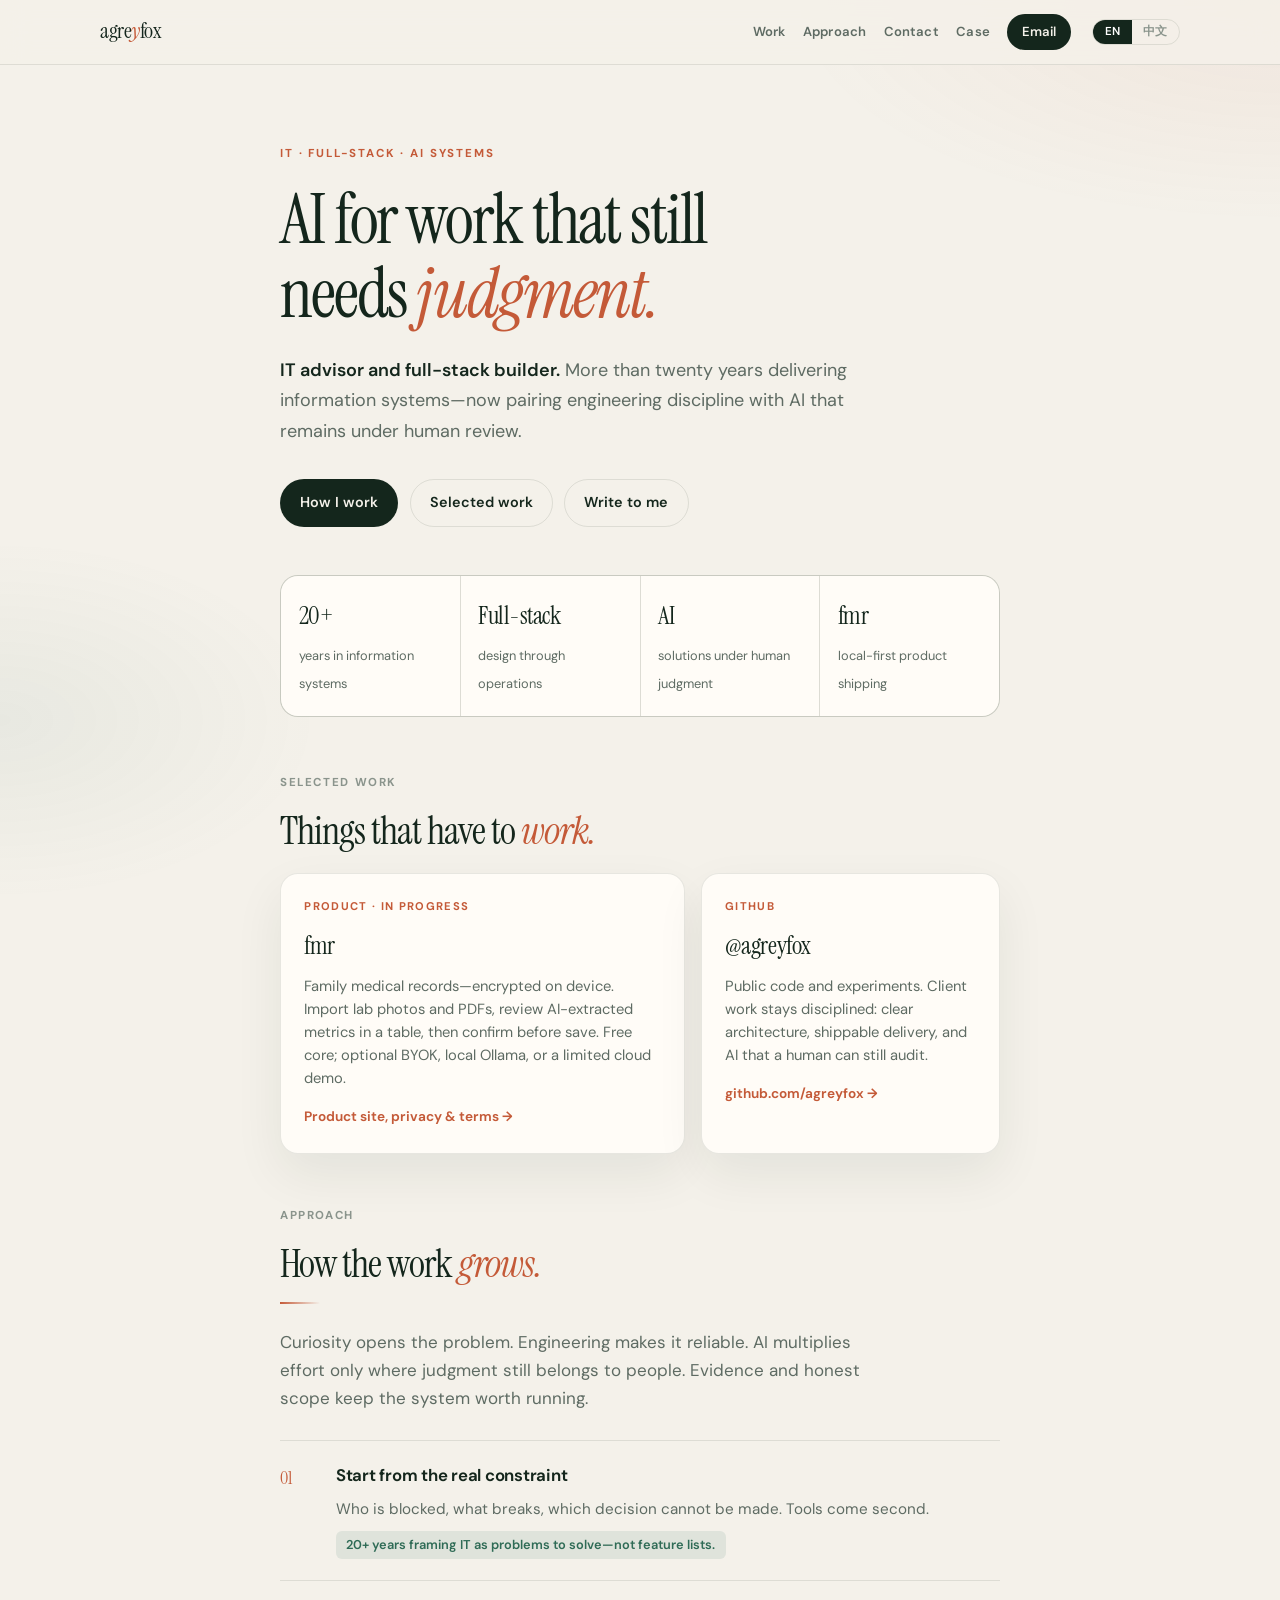
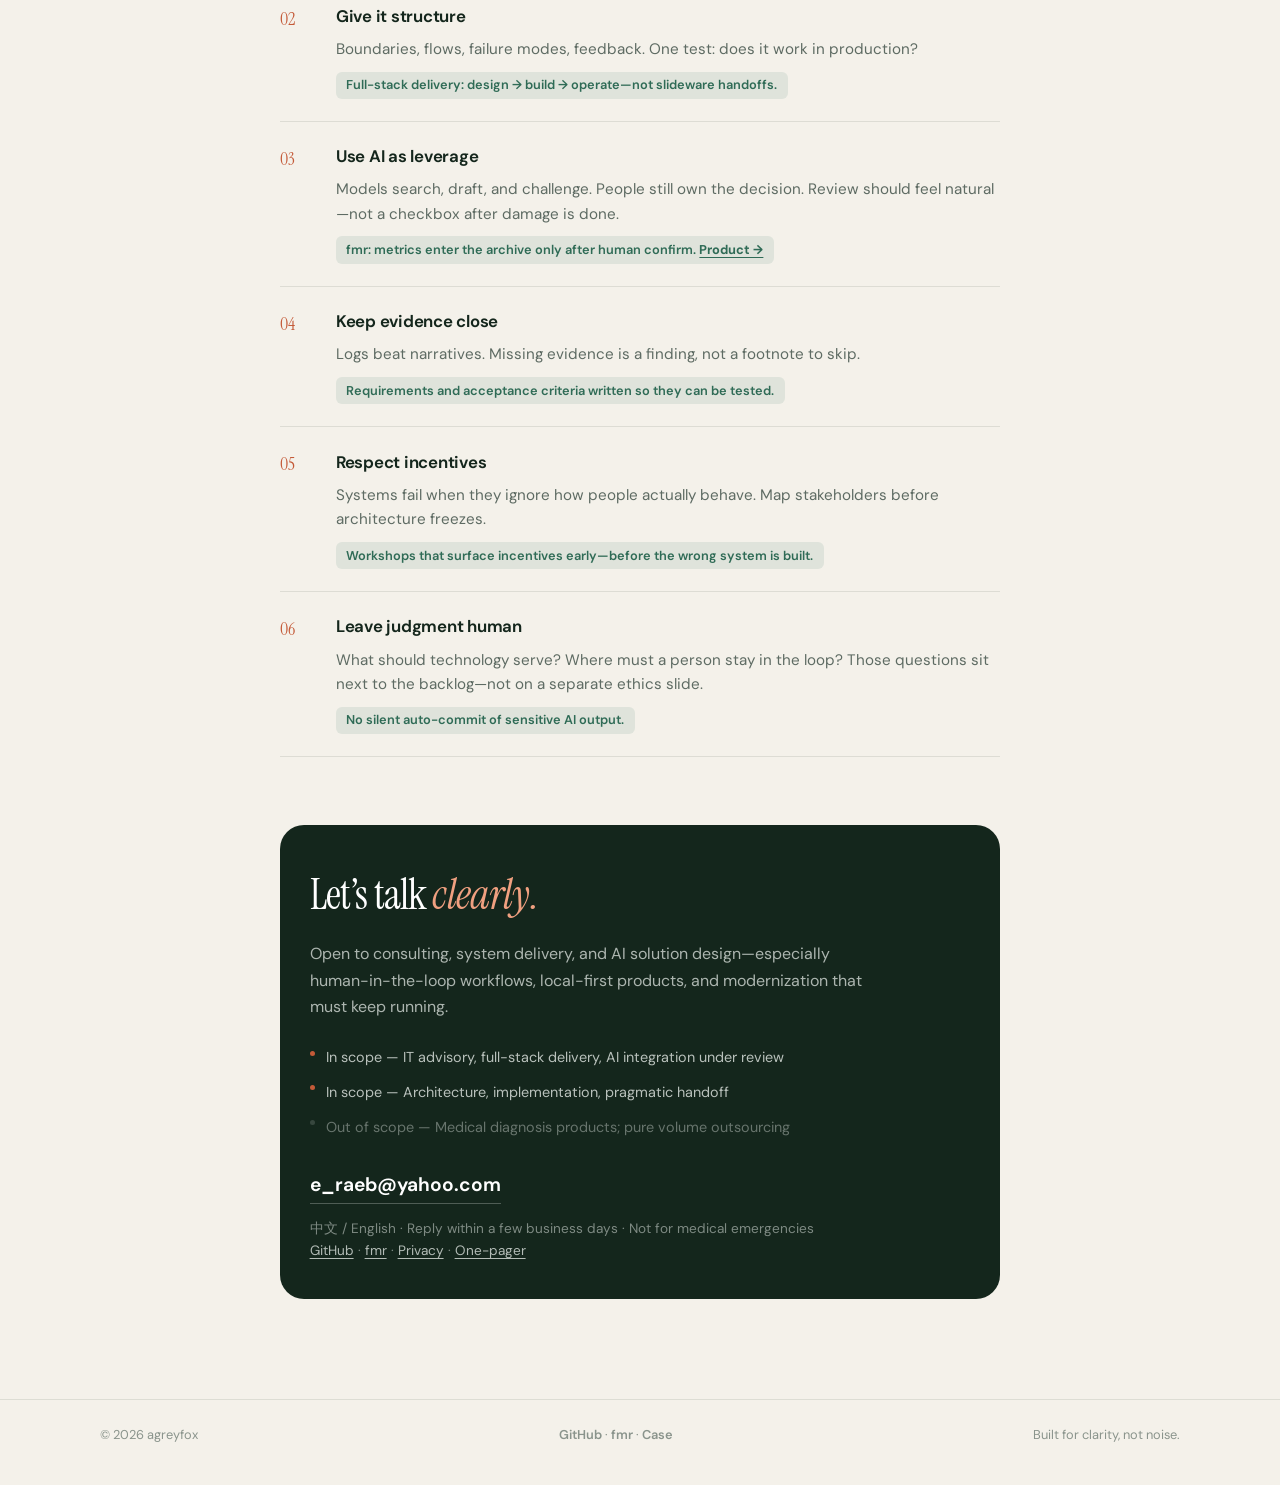
==== commit 97527bf4: "feat(profile): full taste regen — dual complete EN/ZH, default EN Replace incomplete vine i18n with " ====
--- a/index.html
+++ b/index.html
@@ -3,805 +3,604 @@
 <head>
 <meta charset="utf-8">
 <meta name="viewport" content="width=device-width,initial-scale=1">
-<title>agreyfox — The Restless Vine</title>
-<meta name="description" content="agreyfox — IT consultant, full-stack developer & AI collaborator. AI systems for work that still requires human judgment.">
-<meta property="og:title" content="agreyfox — The Restless Vine">
-<meta property="og:description" content="AI systems for work that still requires human judgment.">
+<title>agreyfox — IT advisor · full-stack · AI</title>
+<meta name="description" content="agreyfox — IT consultant, full-stack developer, and AI collaborator with 20+ years in information systems. Building software and AI that stay under human judgment.">
+<meta property="og:title" content="agreyfox">
+<meta property="og:description" content="IT advisor · full-stack builder · AI collaborator. Systems that ship under real constraints.">
 <meta property="og:type" content="website">
-<meta name="twitter:card" content="summary">
-<meta name="theme-color" content="#edf1e8">
+<meta name="theme-color" content="#f4f1ea">
+<link rel="preconnect" href="https://fonts.googleapis.com">
+<link rel="preconnect" href="https://fonts.gstatic.com" crossorigin>
+<link href="https://fonts.googleapis.com/css2?family=DM+Sans:ital,opsz,wght@0,9..40,400;0,9..40,500;0,9..40,600;0,9..40,700;1,9..40,400&family=Instrument+Serif:ital@0;1&display=swap" rel="stylesheet">
+<link rel="icon" href="/assets/favicon.svg" type="image/svg+xml">
 <style>
+/* —— agreyfox profile · restrained editorial —— */
 :root{
-  --paper:#edf1e8;
-  --paper-warm:#f5f0e7;
-  --ink:#173828;
-  --muted:#68746b;
-  --coral:#d86749;
-  --blue:#426f95;
-  --plum:#8c5578;
-  --bronze:#9b713f;
-  --teal:#3f7d73;
-  --violet:#6f678f;
-  --stem:#38683f;
-  --stem-light:#719653;
-  --shadow:rgba(26,58,40,.18);
-}
-*{box-sizing:border-box}
+  --bg:#f4f1ea;
+  --bg-card:#fffcf7;
+  --ink:#14261c;
+  --muted:#5e6b63;
+  --faint:#8a948c;
+  --line:rgba(20,38,28,.10);
+  --coral:#c45a38;
+  --stem:#2f6b56;
+  --stem-soft:rgba(47,107,86,.10);
+  --shadow:0 20px 50px rgba(20,38,28,.07);
+  --serif:"Instrument Serif",Georgia,"Songti SC","Noto Serif SC",serif;
+  --sans:"DM Sans","PingFang SC","Noto Sans SC","Microsoft YaHei",system-ui,sans-serif;
+  --max:720px;
+  --wide:1080px;
+}
+*,*::before,*::after{box-sizing:border-box}
 html{scroll-behavior:smooth}
 body{
-  margin:0;color:var(--ink);overflow-x:hidden;
+  margin:0;
+  color:var(--ink);
+  background:var(--bg);
+  font-family:var(--sans);
+  font-size:17px;
+  line-height:1.65;
+  -webkit-font-smoothing:antialiased;
+  text-rendering:optimizeLegibility;
+}
+body::before{
+  content:"";
+  position:fixed;inset:0;pointer-events:none;z-index:0;
   background:
-    radial-gradient(circle at 82% 4%,rgba(216,103,73,.11),transparent 19%),
-    radial-gradient(circle at 8% 52%,rgba(66,111,149,.08),transparent 24%),
-    linear-gradient(180deg,#eef2e9 0%,#edf1e8 48%,#f4eee5 100%);
-  font-family:Inter,-apple-system,BlinkMacSystemFont,"Segoe UI",sans-serif;
-}
-body:before{
-  content:"";position:fixed;inset:0;z-index:100;pointer-events:none;opacity:.08;
-  background-image:url("data:image/svg+xml,%3Csvg xmlns='http://www.w3.org/2000/svg' width='160' height='160'%3E%3Cfilter id='n'%3E%3CfeTurbulence type='fractalNoise' baseFrequency='.9' numOctaves='2' stitchTiles='stitch'/%3E%3C/filter%3E%3Crect width='100%25' height='100%25' filter='url(%23n)' opacity='.15'/%3E%3C/svg%3E");
-}
-a{text-decoration:none;color:inherit}
-.wrap{width:min(1260px,calc(100% - 44px));margin:auto}
-nav{
-  position:fixed;inset:0 0 auto;z-index:80;background:rgba(237,241,232,.72);
-  backdrop-filter:blur(15px);border-bottom:1px solid rgba(23,56,40,.10)
-}
-.navin{height:72px;display:flex;align-items:center;justify-content:space-between}
-.brand{font:700 20px/1 Georgia,serif}
-.navlinks{display:flex;gap:24px;align-items:center;font-size:13px}
-.navlinks a:last-child{background:var(--coral);color:#fff;padding:10px 16px;border-radius:999px}
-
-.hero{
-  min-height:100vh;padding:118px 0 62px;
-  display:grid;grid-template-columns:1.02fr .98fr;gap:56px;align-items:center
-}
-.kicker{font-size:12px;font-weight:800;letter-spacing:.18em;text-transform:uppercase;color:var(--coral)}
-.hero h1{font:700 clamp(58px,7vw,114px)/.88 Georgia,serif;letter-spacing:-.055em;margin:20px 0 30px}
-.hero h1 em{font-weight:400;color:var(--coral)}
-.hero p{font-size:20px;line-height:1.64;color:#526057;max-width:700px}
-.hero-actions{display:flex;gap:12px;margin-top:30px;flex-wrap:wrap}
-.button{padding:14px 20px;border-radius:999px;font-weight:750;font-size:14px;background:var(--ink);color:#fff}
-.button.ghost{background:transparent;border:1px solid rgba(66,111,149,.35);color:var(--blue)}
-.handle-row{margin-top:18px;display:flex;gap:12px;flex-wrap:wrap}
-.handle-pill{display:inline-flex;align-items:center;gap:8px;padding:9px 13px;border-radius:999px;background:rgba(23,56,40,.055);font-size:13px;color:#405047}
-
-.hero-art{height:650px;position:relative}
-.hero-art .sun{
-  position:absolute;width:250px;height:250px;border-radius:50%;right:36px;top:28px;
-  background:radial-gradient(circle at 35% 30%,#fff1ce,#f2c890 58%,#e5ad7f);opacity:.68
-}
-.hero-art svg{position:absolute;inset:0;width:100%;height:100%}
-.hero-note{
-  position:absolute;right:4px;bottom:44px;width:300px;padding:22px 24px;
-  background:rgba(203,220,145,.94);border-radius:8px 8px 66px 8px;transform:rotate(2deg);
-  box-shadow:0 22px 50px var(--shadow)
-}
-.hero-note b{display:block;font:700 28px/1.05 Georgia,serif;margin-bottom:10px}
-.hero-note span{font-size:14px;color:#3e533f}
-
-.identity-strip{
-  border-top:1px solid rgba(23,56,40,.12);border-bottom:1px solid rgba(23,56,40,.12);
-  padding:20px 0;background:rgba(255,255,255,.18)
-}
-.identity-grid{display:grid;grid-template-columns:1.2fr repeat(3,1fr);gap:18px;align-items:center}
-.identity-grid strong{font-family:Georgia,serif;font-size:24px}
-.identity-grid span{font-size:13px;color:#566258}
-
-.intro{text-align:center;max-width:860px;margin:0 auto;padding:95px 0 58px}
-.intro h2{font:700 clamp(50px,6vw,92px)/.94 Georgia,serif;letter-spacing:-.05em;margin:0 0 24px;color:#315b46}
-.intro p{font-size:20px;line-height:1.64;color:var(--muted)}
-
-.story-stage{position:relative;min-height:7200px}
-#plantSvg{position:absolute;inset:0;width:100%;height:100%;overflow:visible}
-
-.flower-quote{
-  position:absolute;left:50%;top:136px;transform:translateX(-50%);
-  width:470px;max-width:40vw;text-align:center;z-index:26
-}
-.flower-quote .line{
-  font:700 clamp(30px,3.3vw,45px)/1.02 Georgia,serif;
-  letter-spacing:-.045em;color:#214233;text-shadow:0 2px 18px rgba(255,255,255,.78)
-}
-.flower-quote .line em{font-weight:400;color:#b94c71}
-.flower-quote .sub{
-  margin:12px auto 0;font-size:14px;color:#59675f;line-height:1.4;
-  max-width:370px;text-shadow:0 1px 10px rgba(255,255,255,.9)
-}
-.soil-labels{
-  position:absolute;left:50%;bottom:72px;transform:translateX(-50%);z-index:28;
-  width:min(840px,calc(100% - 40px));text-align:center;color:#4c453c;
-}
-.soil-labels h3{
-  margin:0 0 14px;font:700 30px/1.05 Georgia,serif;letter-spacing:-.03em;color:#4a3b2b;
-}
-.soil-labels .soil-words{display:flex;justify-content:center;gap:10px;flex-wrap:wrap}
-.soil-labels span{
-  display:inline-block;padding:8px 12px;border-radius:999px;
-  background:rgba(255,248,230,.42);border:1px solid rgba(88,65,42,.18);
-  font-size:13px;color:#594c3d;
-}
-
-.story-copy{position:absolute;width:340px;z-index:20;--chapter-color:var(--coral)}
-.story-copy.left{left:0}.story-copy.right{right:0}
-.story-copy .n{font-size:12px;font-weight:800;letter-spacing:.16em;color:var(--chapter-color)}
-.story-copy h3{
-  font:700 43px/1.01 Georgia,serif;letter-spacing:-.04em;margin:12px 0 16px;
-  color:var(--chapter-color)
-}
-.story-copy p{font-size:16px;line-height:1.6;color:#5e6b62;margin:0}
-.story-copy.seed{--chapter-color:var(--coral)}
-.story-copy.structure{--chapter-color:var(--blue)}
-.story-copy.leverage{--chapter-color:var(--plum)}
-.story-copy.reasoning{--chapter-color:var(--bronze)}
-.story-copy.stories{--chapter-color:var(--teal)}
-.story-copy.compass{--chapter-color:var(--violet)}
-
-.leaf-content{
-  position:absolute;z-index:25;transform:translate(-50%,-50%);pointer-events:none;
-  display:flex;align-items:center;justify-content:center;text-align:center
-}
-.leaf-content .panel{
-  padding:14px 16px 12px;max-width:100%;
-  background:radial-gradient(circle at 50% 40%,rgba(16,49,27,.24),rgba(16,49,27,.17) 56%,rgba(16,49,27,.10) 76%,transparent 100%);
-  border-radius:28px
-}
-.leaf-content h3{margin:0 0 8px;font:700 24px/1.05 Georgia,serif;letter-spacing:-.028em;color:#fff;text-shadow:0 1px 2px rgba(0,0,0,.18)}
-.leaf-content p{margin:0;font-size:13.5px;line-height:1.42;color:rgba(255,255,255,.93);text-shadow:0 1px 1px rgba(0,0,0,.14)}
-.leaf-content.small{width:220px}.leaf-content.small h3{font-size:21px}
-.leaf-content.mid{width:250px}
-.leaf-content.wide{width:285px}.leaf-content.wide h3{font-size:25px}
-.leaf-content.xwide{width:320px}.leaf-content.xwide h3{font-size:26px}
-
-.grasshopper{
-  position:fixed;z-index:60;width:94px;height:68px;left:0;top:0;pointer-events:none;
-  transform-origin:50% 72%;filter:drop-shadow(0 8px 7px rgba(23,56,35,.24))
-}
-.grasshopper svg{width:100%;height:100%;overflow:visible}
-.jump-note{
-  position:fixed;z-index:59;pointer-events:none;font-family:"Comic Sans MS","Bradley Hand",cursive;
-  color:#406d44;font-size:14px;max-width:220px;opacity:0;transition:opacity .22s ease
-}
-
-.closing{padding:130px 0 50px;display:grid;grid-template-columns:1.06fr .94fr;gap:56px;align-items:end}
-.closing h2{font:700 clamp(60px,7vw,108px)/.89 Georgia,serif;letter-spacing:-.055em;margin:0;color:#315b46}
-.closing h2 em{font-weight:400;color:var(--coral)}
-.closing p{font-size:20px;line-height:1.64;color:#59635a}
+    radial-gradient(ellipse 70% 45% at 100% 0%,rgba(196,90,56,.07),transparent 55%),
+    radial-gradient(ellipse 50% 40% at 0% 80%,rgba(47,107,86,.06),transparent 50%);
+}
+a{color:var(--stem);text-underline-offset:3px}
+a:hover{color:var(--coral)}
+
+/* language visibility: default English */
+html[lang="en"] .zh{display:none!important}
+html[lang="zh-Hans"] .en{display:none!important}
+
+.wrap{width:min(var(--max),calc(100% - 2.5rem));margin:0 auto;position:relative;z-index:1}
+.wrap-wide{width:min(var(--wide),calc(100% - 2.5rem));margin:0 auto;position:relative;z-index:1}
+
+/* nav */
+.nav{
+  position:sticky;top:0;z-index:50;
+  backdrop-filter:blur(14px);
+  background:rgba(244,241,234,.82);
+  border-bottom:1px solid var(--line);
+}
+.nav-inner{
+  height:64px;
+  display:flex;align-items:center;justify-content:space-between;gap:1rem;
+}
+.logo{
+  font-family:var(--serif);
+  font-size:1.35rem;
+  font-weight:400;
+  letter-spacing:-.02em;
+  text-decoration:none;
+  color:var(--ink);
+}
+.logo em{font-style:italic;color:var(--coral);font-weight:400}
+.nav-right{display:flex;align-items:center;gap:.15rem 1.1rem;flex-wrap:wrap;justify-content:flex-end}
+.nav-right a{
+  font-size:.82rem;font-weight:600;
+  text-decoration:none;color:var(--muted);
+  letter-spacing:.01em;
+}
+.nav-right a:hover{color:var(--ink)}
+.nav-right a.cta{
+  background:var(--ink);color:#f4f1ea!important;
+  padding:.45rem .9rem;border-radius:999px;
+}
+.nav-right a.cta:hover{background:var(--coral)}
+.lang{
+  display:inline-flex;border:1px solid var(--line);border-radius:999px;overflow:hidden;
+  margin-left:.25rem;
+}
+.lang button{
+  border:0;background:transparent;padding:.4rem .7rem;
+  font:600 .72rem/1 var(--sans);letter-spacing:.04em;
+  color:var(--faint);cursor:pointer;
+}
+.lang button[aria-pressed="true"]{background:var(--ink);color:#fff}
+
+/* hero */
+.hero{padding:4.5rem 0 3rem}
+.eyebrow{
+  display:inline-block;
+  font-size:.72rem;font-weight:700;
+  letter-spacing:.16em;text-transform:uppercase;
+  color:var(--coral);margin:0 0 1.25rem;
+}
+.hero h1{
+  font-family:var(--serif);
+  font-weight:400;
+  font-size:clamp(2.6rem,7.5vw,4.4rem);
+  line-height:1.05;
+  letter-spacing:-.03em;
+  margin:0 0 1.5rem;
+  max-width:14ch;
+}
+.hero h1 i{font-style:italic;color:var(--coral)}
+.lede{
+  font-size:1.125rem;
+  color:var(--muted);
+  max-width:36rem;
+  margin:0 0 2rem;
+  line-height:1.7;
+}
+.lede strong{color:var(--ink);font-weight:600}
+.actions{display:flex;flex-wrap:wrap;gap:.7rem}
+.btn{
+  display:inline-flex;align-items:center;justify-content:center;
+  min-height:46px;padding:.7rem 1.2rem;
+  border-radius:999px;font-weight:600;font-size:.9rem;
+  text-decoration:none;border:1.5px solid transparent;
+  transition:transform .15s ease,background .15s ease;
+}
+.btn:hover{transform:translateY(-1px)}
+.btn-solid{background:var(--ink);color:#f4f1ea}
+.btn-solid:hover{background:var(--coral);color:#fff}
+.btn-ghost{background:transparent;border-color:var(--line);color:var(--ink)}
+.btn-ghost:hover{border-color:var(--stem);color:var(--stem)}
+
+/* stats strip */
+.stats{
+  display:grid;
+  grid-template-columns:repeat(4,1fr);
+  gap:1px;
+  background:var(--line);
+  border:1px solid var(--line);
+  border-radius:18px;
+  overflow:hidden;
+  margin:0 0 3.5rem;
+}
+.stats > div{
+  background:var(--bg-card);
+  padding:1.25rem 1.1rem;
+}
+.stats strong{
+  display:block;
+  font-family:var(--serif);
+  font-size:1.55rem;
+  font-weight:400;
+  letter-spacing:-.02em;
+  margin-bottom:.2rem;
+}
+.stats span{font-size:.8rem;color:var(--muted);line-height:1.4}
+
+/* sections */
+section{padding:0 0 3.25rem}
+.section-label{
+  font-size:.72rem;font-weight:700;
+  letter-spacing:.14em;text-transform:uppercase;
+  color:var(--faint);margin:0 0 1rem;
+}
+.section-title{
+  font-family:var(--serif);
+  font-weight:400;
+  font-size:clamp(1.85rem,4vw,2.45rem);
+  letter-spacing:-.025em;
+  line-height:1.15;
+  margin:0 0 1rem;
+}
+.section-title i{font-style:italic;color:var(--coral)}
+.prose{color:var(--muted);max-width:38rem;margin:0}
+.prose + .prose{margin-top:.85rem}
+
+/* approach list */
+.steps{margin:1.75rem 0 0;padding:0;list-style:none;counter-reset:step}
+.steps li{
+  position:relative;
+  padding:1.35rem 0 1.35rem 3.5rem;
+  border-top:1px solid var(--line);
+  counter-increment:step;
+}
+.steps li:last-child{border-bottom:1px solid var(--line)}
+.steps li::before{
+  content:counter(step,decimal-leading-zero);
+  position:absolute;left:0;top:1.4rem;
+  font-family:var(--serif);
+  font-size:1.15rem;
+  color:var(--coral);
+  letter-spacing:-.02em;
+}
+.steps h3{
+  margin:0 0 .4rem;
+  font-size:1.05rem;
+  font-weight:650;
+  letter-spacing:-.015em;
+}
+.steps p{margin:0;color:var(--muted);font-size:.95rem;line-height:1.6}
+.proof{
+  display:inline-block;
+  margin-top:.65rem;
+  font-size:.8rem;
+  font-weight:600;
+  color:var(--stem);
+  background:var(--stem-soft);
+  padding:.3rem .65rem;
+  border-radius:6px;
+  line-height:1.4;
+}
+.proof a{color:var(--stem);font-weight:700}
+
+/* work cards */
+.cards{display:grid;gap:1rem;margin-top:1.25rem}
+@media(min-width:700px){.cards{grid-template-columns:1.15fr .85fr}}
+.card{
+  display:block;
+  text-decoration:none;
+  color:inherit;
+  background:var(--bg-card);
+  border:1px solid var(--line);
+  border-radius:18px;
+  padding:1.5rem 1.45rem;
+  box-shadow:var(--shadow);
+  transition:border-color .15s,transform .15s;
+}
+.card:hover{border-color:rgba(196,90,56,.35);transform:translateY(-2px);color:inherit}
+.card .tag{
+  font-size:.7rem;font-weight:700;letter-spacing:.12em;text-transform:uppercase;
+  color:var(--coral);margin:0 0 .65rem;
+}
+.card h3{
+  font-family:var(--serif);
+  font-weight:400;
+  font-size:1.55rem;
+  letter-spacing:-.02em;
+  margin:0 0 .55rem;
+}
+.card p{margin:0;color:var(--muted);font-size:.92rem;line-height:1.55}
+.card .more{
+  display:inline-block;margin-top:1rem;
+  font-size:.85rem;font-weight:650;color:var(--coral);
+}
+
+/* contact band */
 .contact{
-  margin:60px 0 0;background:#173828;color:white;border-radius:42px;padding:62px;
-  display:grid;grid-template-columns:1.1fr .9fr;gap:50px
-}
-.contact h3{font:700 58px/.95 Georgia,serif;margin:0;color:#f2c6d2}
-.contact p{font-size:18px;line-height:1.65;color:#c9d3ca}
-.contact a.mail{display:inline-block;margin-top:12px;padding:14px 20px;border-radius:999px;background:var(--coral);font-weight:750}
-.github-line{margin-top:18px;color:#c9d3ca;font-size:15px}
-footer{padding:38px 0 50px;font-size:13px;color:#677067}
-.footer{border-top:1px solid rgba(24,54,37,.14);padding-top:24px;display:flex;justify-content:space-between;gap:12px;flex-wrap:wrap}
-
-@media(max-width:950px){
-  .hero{grid-template-columns:1fr}.hero-art{height:560px}
-  .navlinks a:not(:last-child){display:none}
-  .identity-grid{grid-template-columns:1fr 1fr}
-  .story-copy{width:250px}.story-copy h3{font-size:32px}
-  .leaf-content{transform:translate(-50%,-50%) scale(.84)}
-  .flower-quote{top:150px;width:340px;max-width:52vw}
-  .closing,.contact{grid-template-columns:1fr}
-}
-@media(max-width:680px){
-  .identity-grid{grid-template-columns:1fr}
-  .story-copy{width:44%}.story-copy h3{font-size:27px}.story-copy p{font-size:14px}
-  .leaf-content{transform:translate(-50%,-50%) scale(.70)}
-  .flower-quote{top:155px;width:280px;max-width:70vw}.flower-quote .line{font-size:24px}.flower-quote .sub{font-size:12px}
-  .contact{padding:34px}
+  margin:1rem 0 3rem;
+  background:var(--ink);
+  color:#e8ede9;
+  border-radius:24px;
+  padding:2.25rem 1.85rem;
+}
+.contact h2{
+  font-family:var(--serif);
+  font-weight:400;
+  font-size:clamp(1.9rem,4vw,2.6rem);
+  letter-spacing:-.02em;
+  margin:0 0 .75rem;
+  color:#fff;
+}
+.contact h2 i{font-style:italic;color:#f0a080}
+.contact .lead{margin:0 0 1.25rem;color:rgba(232,237,233,.72);max-width:36rem;font-size:1rem}
+.scope{list-style:none;margin:0 0 1.5rem;padding:0}
+.scope li{
+  position:relative;
+  padding:.35rem 0 .35rem 1rem;
+  font-size:.9rem;
+  color:rgba(232,237,233,.78);
+}
+.scope li::before{
+  content:"";position:absolute;left:0;top:.7em;
+  width:5px;height:5px;border-radius:50%;background:var(--coral);
+}
+.scope li.out{opacity:.5}
+.scope li.out::before{background:rgba(255,255,255,.3)}
+.mail{
+  display:inline-block;
+  font-size:1.2rem;font-weight:650;
+  color:#fff;text-decoration:none;
+  border-bottom:1px solid rgba(255,255,255,.25);
+  padding-bottom:.15rem;
+  margin-bottom:.85rem;
+}
+.mail:hover{color:#f0a080;border-color:#f0a080}
+.contact-meta{font-size:.85rem;color:rgba(232,237,233,.5);margin:0}
+.contact-meta a{color:rgba(232,237,233,.75)}
+
+/* footer */
+footer{
+  border-top:1px solid var(--line);
+  padding:1.5rem 0 2.5rem;
+  font-size:.8rem;
+  color:var(--faint);
+}
+.foot-row{
+  display:flex;flex-wrap:wrap;gap:.6rem 1.25rem;
+  justify-content:space-between;align-items:center;
+}
+footer a{color:var(--faint);text-decoration:none;font-weight:600}
+footer a:hover{color:var(--ink)}
+
+/* decorative rule */
+.rule{
+  width:2.5rem;height:2px;border:0;
+  background:linear-gradient(90deg,var(--coral),transparent);
+  margin:0 0 1.5rem;
+}
+
+@media(max-width:720px){
+  .stats{grid-template-columns:1fr 1fr}
+  .hero{padding:3rem 0 2.25rem}
+  .nav-right a:not(.cta):not(.keep){display:none}
+  .contact{padding:1.75rem 1.25rem;border-radius:18px}
+  body{font-size:16px}
+}
+@media(max-width:400px){
+  .stats{grid-template-columns:1fr}
 }
 @media(prefers-reduced-motion:reduce){
-  html{scroll-behavior:auto}
-  .grasshopper,.jump-note{display:none!important}
+  .btn:hover,.card:hover{transform:none}
 }
 </style>
 </head>
 <body>
-<nav>
-  <div class="wrap navin">
-    <div class="brand">agreyfox</div>
-    <div class="navlinks">
-      <a href="#story">Story</a>
-      <a href="#ideas">Ideas</a>
-      <a href="#contact">Contact</a>
-      <a href="https://github.com/agreyfox" target="_blank" rel="noreferrer">@agreyfox</a>
-      <a href="mailto:e_raeb@yahoo.com">Write me an email</a>
+  <header class="nav">
+    <div class="wrap-wide nav-inner">
+      <a class="logo" href="/">agre<em>y</em>fox</a>
+      <nav class="nav-right" aria-label="Primary">
+        <a class="keep" href="#work">
+          <span class="en">Work</span><span class="zh">作品</span>
+        </a>
+        <a class="keep" href="#approach">
+          <span class="en">Approach</span><span class="zh">方法</span>
+        </a>
+        <a class="keep" href="#contact">
+          <span class="en">Contact</span><span class="zh">联系</span>
+        </a>
+        <a class="keep" href="case.html">
+          <span class="en">Case</span><span class="zh">案例</span>
+        </a>
+        <a class="cta" href="mailto:e_raeb@yahoo.com">
+          <span class="en">Email</span><span class="zh">邮件</span>
+        </a>
+        <div class="lang" role="group" aria-label="Language">
+          <button type="button" id="langEn" aria-pressed="true">EN</button>
+          <button type="button" id="langZh" aria-pressed="false">中文</button>
+        </div>
+      </nav>
     </div>
-  </div>
-</nav>
-
-<div class="wrap">
-  <section class="hero">
-    <div>
-      <div class="kicker">A profile grown from curiosity</div>
-      <h1>AI for work that still requires <em>judgment.</em></h1>
-      <p>I'm agreyfox — IT consultant, full-stack developer and AI collaborator, with 20+ years building systems for real work. I like intelligent systems. I like them even more when they actually start, solve something real, and leave people more capable than before.</p>
-      <div class="hero-actions">
-        <a class="button" data-hop data-joke="first leaf, then another question." data-hop-y=".05" href="#story">Follow the vine</a>
-        <a class="button ghost" data-hop data-joke="email is still a surprisingly good protocol." data-hop-y=".05" href="mailto:e_raeb@yahoo.com">Write me an email</a>
+  </header>
+
+  <main>
+    <!-- HERO -->
+    <section class="hero wrap">
+      <p class="eyebrow">
+        <span class="en">IT · Full-stack · AI systems</span>
+        <span class="zh">信息化 · 全栈 · 智能系统</span>
+      </p>
+      <h1 class="en">AI for work that still needs <i>judgment.</i></h1>
+      <h1 class="zh">为仍需<i>判断力</i>的工作，构建可靠的 AI。</h1>
+      <p class="lede en">
+        <strong>IT advisor and full-stack builder.</strong>
+        More than twenty years delivering information systems—now pairing engineering discipline with AI that remains under human review.
+      </p>
+      <p class="lede zh">
+        <strong>IT 顾问与全栈开发者。</strong>
+        二十余年信息化系统交付经验；将工程纪律与「必须经人审核」的 AI 能力结合，服务真实业务约束。
+      </p>
+      <div class="actions">
+        <a class="btn btn-solid" href="#approach">
+          <span class="en">How I work</span><span class="zh">工作方式</span>
+        </a>
+        <a class="btn btn-ghost" href="#work">
+          <span class="en">Selected work</span><span class="zh">代表作品</span>
+        </a>
+        <a class="btn btn-ghost" href="mailto:e_raeb@yahoo.com">
+          <span class="en">Write to me</span><span class="zh">写邮件</span>
+        </a>
       </div>
-      <div class="handle-row">
-        <span class="handle-pill" data-hop data-joke="yes, the fox is grey." data-hop-y=".05">GitHub: <strong>@agreyfox</strong></span>
-        <span class="handle-pill" data-hop data-joke="RFC 5322 approved. probably." data-hop-y=".05">Email: <strong>e_raeb@yahoo.com</strong></span>
+    </section>
+
+    <!-- STATS -->
+    <div class="wrap">
+      <div class="stats" aria-label="Profile highlights">
+        <div>
+          <strong>20+</strong>
+          <span class="en">years in information systems</span>
+          <span class="zh">年信息化服务经验</span>
+        </div>
+        <div>
+          <strong class="en">Full-stack</strong>
+          <strong class="zh">全栈</strong>
+          <span class="en">design through operations</span>
+          <span class="zh">从设计到交付运维</span>
+        </div>
+        <div>
+          <strong>AI</strong>
+          <span class="en">solutions under human judgment</span>
+          <span class="zh">人在环路中的智能方案</span>
+        </div>
+        <div>
+          <strong>fmr</strong>
+          <span class="en">local-first product shipping</span>
+          <span class="zh">本地优先产品推进中</span>
+        </div>
       </div>
     </div>
 
-    <div class="hero-art">
-      <div class="sun"></div>
-      <svg viewBox="0 0 620 650" aria-hidden="true">
-        <defs>
-          <linearGradient id="heroStem" x1="0" y1="1" x2="0" y2="0">
-            <stop offset="0" stop-color="#315d36"/>
-            <stop offset=".58" stop-color="#567f45"/>
-            <stop offset="1" stop-color="#789d59"/>
-          </linearGradient>
-          <radialGradient id="avocadoSkin" cx="32%" cy="24%">
-            <stop offset="0" stop-color="#88aa62"/>
-            <stop offset=".42" stop-color="#587d43"/>
-            <stop offset="1" stop-color="#31583a"/>
-          </radialGradient>
-          <radialGradient id="avocadoFlesh" cx="38%" cy="28%">
-            <stop offset="0" stop-color="#edf3b6"/>
-            <stop offset=".7" stop-color="#c8dc7f"/>
-            <stop offset="1" stop-color="#a7c565"/>
-          </radialGradient>
-          <filter id="heroShadow" x="-40%" y="-40%" width="180%" height="180%">
-            <feDropShadow dx="0" dy="14" stdDeviation="12" flood-color="#183625" flood-opacity=".18"/>
-          </filter>
-        </defs>
-
-        <path d="M352 618 C345 555 367 507 344 442 C322 379 349 322 338 255 C328 193 350 134 338 62"
-              fill="none" stroke="url(#heroStem)" stroke-width="18" stroke-linecap="round"/>
-
-        <path d="M345 475 C296 457 247 423 201 375" fill="none" stroke="#6d9550" stroke-width="10" stroke-linecap="round"/>
-        <path d="M338 352 C285 337 238 301 194 252" fill="none" stroke="#75a05a" stroke-width="8" stroke-linecap="round"/>
-        <path d="M341 226 C301 209 271 180 244 145" fill="none" stroke="#80a861" stroke-width="7" stroke-linecap="round"/>
-
-        <path d="M344 410 C394 385 439 350 477 306" fill="none" stroke="#6d9550" stroke-width="9" stroke-linecap="round"/>
-        <path d="M339 286 C391 264 431 226 462 182" fill="none" stroke="#78a15b" stroke-width="7" stroke-linecap="round"/>
-        <path d="M472 303 C500 273 537 274 552 304 C529 325 495 329 472 303Z" fill="#6e974f" filter="url(#heroShadow)"/>
-        <path d="M458 180 C485 148 522 148 539 177 C517 201 481 205 458 180Z" fill="#83aa61" filter="url(#heroShadow)"/>
-        <path d="M474 304 L536 303" stroke="rgba(240,248,219,.30)" stroke-width="2"/>
-        <path d="M460 180 L523 177" stroke="rgba(240,248,219,.30)" stroke-width="2"/>
-
-        <g transform="translate(184 397) rotate(-12)" filter="url(#heroShadow)">
-          <path d="M0 -68 C45 -45 59 3 43 47 C30 82 -31 82 -45 48 C-62 6 -45 -46 0 -68Z" fill="url(#avocadoSkin)"/>
-          <path d="M0 -50 C34 -31 44 5 32 39 C22 64 -22 64 -33 40 C-46 8 -34 -32 0 -50Z" fill="url(#avocadoFlesh)"/>
-          <circle cx="0" cy="22" r="20" fill="#9b7449"/>
-          <text x="0" y="-18" text-anchor="middle" font-family="Georgia,serif" font-size="14" font-weight="700" fill="#274331">Ask better</text>
-          <text x="0" y="-2" text-anchor="middle" font-family="Georgia,serif" font-size="14" font-weight="700" fill="#274331">questions</text>
-        </g>
-
-        <g transform="translate(177 273) rotate(10)" filter="url(#heroShadow)">
-          <path d="M0 -62 C42 -41 55 2 40 43 C27 76 -28 77 -42 44 C-58 5 -42 -42 0 -62Z" fill="url(#avocadoSkin)"/>
-          <path d="M0 -46 C31 -29 42 4 30 35 C20 59 -20 60 -31 37 C-43 6 -31 -30 0 -46Z" fill="url(#avocadoFlesh)"/>
-          <circle cx="0" cy="18" r="18" fill="#9b7449"/>
-          <text x="0" y="-14" text-anchor="middle" font-family="Georgia,serif" font-size="13" font-weight="700" fill="#274331">See the</text>
-          <text x="0" y="1" text-anchor="middle" font-family="Georgia,serif" font-size="13" font-weight="700" fill="#274331">pattern</text>
-        </g>
-
-        <g transform="translate(229 155) rotate(-9)" filter="url(#heroShadow)">
-          <path d="M0 -57 C38 -38 50 0 37 38 C25 68 -25 69 -38 40 C-52 4 -38 -39 0 -57Z" fill="url(#avocadoSkin)"/>
-          <path d="M0 -42 C29 -27 38 3 28 31 C18 52 -18 53 -29 33 C-40 5 -29 -27 0 -42Z" fill="url(#avocadoFlesh)"/>
-          <circle cx="0" cy="17" r="16" fill="#9b7449"/>
-          <text x="0" y="-11" text-anchor="middle" font-family="Georgia,serif" font-size="12" font-weight="700" fill="#274331">Keep judgment</text>
-          <text x="0" y="3" text-anchor="middle" font-family="Georgia,serif" font-size="12" font-weight="700" fill="#274331">human</text>
-        </g>
-
-        <path d="M338 63 C329 30 358 18 372 39 C383 57 360 72 348 56 C339 44 350 35 357 43"
-              fill="none" stroke="#789d59" stroke-width="6" stroke-linecap="round"/>
-      </svg>
-      <div class="hero-note" data-hop data-joke="no résumé bullet survived unexamined." data-hop-y=".03">
-        <b>A living profile.<br>Not a résumé.</b>
-        <span>The point is not to list skills. The point is to show how a mind grows.</span>
+    <!-- WORK -->
+    <section class="wrap" id="work">
+      <p class="section-label">
+        <span class="en">Selected work</span><span class="zh">代表作品</span>
+      </p>
+      <h2 class="section-title en">Things that have to <i>work.</i></h2>
+      <h2 class="section-title zh">必须真正<i>能用</i>的东西。</h2>
+      <div class="cards">
+        <a class="card" href="https://agreyfox.github.io/fmr/">
+          <p class="tag">
+            <span class="en">Product · In progress</span>
+            <span class="zh">产品 · 开发中</span>
+          </p>
+          <h3>fmr</h3>
+          <p class="en">
+            Family medical records—encrypted on device. Import lab photos and PDFs, review AI-extracted metrics in a table, then confirm before save. Free core; optional BYOK, local Ollama, or a limited cloud demo.
+          </p>
+          <p class="zh">
+            家庭医疗档案——默认本地加密存储。导入化验单照片与 PDF，在表格中审核 AI 提取的指标，确认后再入库。核心功能免费；可选自备密钥、本地 Ollama，或有限次数的云端演示。
+          </p>
+          <span class="more">
+            <span class="en">Product site, privacy &amp; terms →</span>
+            <span class="zh">产品站 · 隐私政策 · 条款 →</span>
+          </span>
+        </a>
+        <a class="card" href="https://github.com/agreyfox" target="_blank" rel="noreferrer">
+          <p class="tag">GitHub</p>
+          <h3>@agreyfox</h3>
+          <p class="en">
+            Public code and experiments. Client work stays disciplined: clear architecture, shippable delivery, and AI that a human can still audit.
+          </p>
+          <p class="zh">
+            公开代码与实验。对外交付保持纪律：清晰架构、可上线成果，以及仍可被人工审计的 AI 行为。
+          </p>
+          <span class="more">github.com/agreyfox →</span>
+        </a>
       </div>
+    </section>
+
+    <!-- APPROACH -->
+    <section class="wrap" id="approach">
+      <p class="section-label">
+        <span class="en">Approach</span><span class="zh">方法</span>
+      </p>
+      <h2 class="section-title en">How the work <i>grows.</i></h2>
+      <h2 class="section-title zh">工作如何<i>展开</i>。</h2>
+      <hr class="rule">
+      <p class="prose en">
+        Curiosity opens the problem. Engineering makes it reliable. AI multiplies effort only where judgment still belongs to people. Evidence and honest scope keep the system worth running.
+      </p>
+      <p class="prose zh">
+        以问题本身为起点；用工程保证可靠；仅在「判断仍应属于人」之处引入 AI。证据与诚实的边界，让系统值得长期运行。
+      </p>
+
+      <ol class="steps">
+        <li>
+          <h3 class="en">Start from the real constraint</h3>
+          <h3 class="zh">从真实约束出发</h3>
+          <p class="en">Who is blocked, what breaks, which decision cannot be made. Tools come second.</p>
+          <p class="zh">谁被卡住、哪里失效、哪个决策做不下去。工具永远排在问题之后。</p>
+          <span class="proof en">20+ years framing IT as problems to solve—not feature lists.</span>
+          <span class="proof zh">二十余年经验：把信息化当作待解问题，而非功能清单堆砌。</span>
+        </li>
+        <li>
+          <h3 class="en">Give it structure</h3>
+          <h3 class="zh">赋予结构</h3>
+          <p class="en">Boundaries, flows, failure modes, feedback. One test: does it work in production?</p>
+          <p class="zh">边界、流程、故障模式与反馈。唯一检验：上线之后是否仍能工作？</p>
+          <span class="proof en">Full-stack delivery: design → build → operate—not slideware handoffs.</span>
+          <span class="proof zh">全栈交付：设计 → 实现 → 运维，而非甩文档式交接。</span>
+        </li>
+        <li>
+          <h3 class="en">Use AI as leverage</h3>
+          <h3 class="zh">以 AI 作杠杆</h3>
+          <p class="en">Models search, draft, and challenge. People still own the decision. Review should feel natural—not a checkbox after damage is done.</p>
+          <p class="zh">模型负责检索、起草与质疑；决策仍在人。审核应是流程中的自然步骤，而非事后补救的勾选。</p>
+          <span class="proof en">fmr: metrics enter the archive only after human confirm. <a href="https://agreyfox.github.io/fmr/">Product →</a></span>
+          <span class="proof zh">fmr：指标须经人工确认后方可入库。<a href="https://agreyfox.github.io/fmr/">产品站 →</a></span>
+        </li>
+        <li>
+          <h3 class="en">Keep evidence close</h3>
+          <h3 class="zh">紧贴证据</h3>
+          <p class="en">Logs beat narratives. Missing evidence is a finding, not a footnote to skip.</p>
+          <p class="zh">日志胜过叙事。证据缺失本身就是发现，不是可以跳过的脚注。</p>
+          <span class="proof en">Requirements and acceptance criteria written so they can be tested.</span>
+          <span class="proof zh">需求与验收标准写到可被测试、可被复核。</span>
+        </li>
+        <li>
+          <h3 class="en">Respect incentives</h3>
+          <h3 class="zh">尊重真实激励</h3>
+          <p class="en">Systems fail when they ignore how people actually behave. Map stakeholders before architecture freezes.</p>
+          <p class="zh">忽视真实行为的系统终将失败。架构定型之前，先理清利益相关方与激励结构。</p>
+          <span class="proof en">Workshops that surface incentives early—before the wrong system is built.</span>
+          <span class="proof zh">在错误系统成形前，通过研讨尽早暴露激励与阻力。</span>
+        </li>
+        <li>
+          <h3 class="en">Leave judgment human</h3>
+          <h3 class="zh">判断留给人</h3>
+          <p class="en">What should technology serve? Where must a person stay in the loop? Those questions sit next to the backlog—not on a separate ethics slide.</p>
+          <p class="zh">技术服务谁？何处必须有人在环？这些问题与待办并列，而不是单独一页「伦理声明」。</p>
+          <span class="proof en">No silent auto-commit of sensitive AI output.</span>
+          <span class="proof zh">敏感 AI 结果禁止在无人确认时静默写入。</span>
+        </li>
+      </ol>
+    </section>
+
+    <!-- CONTACT -->
+    <section class="wrap" id="contact">
+      <div class="contact">
+        <h2 class="en">Let’s talk <i>clearly.</i></h2>
+        <h2 class="zh">欢迎<i>认真</i>地谈。</h2>
+        <p class="lead en">
+          Open to consulting, system delivery, and AI solution design—especially human-in-the-loop workflows, local-first products, and modernization that must keep running.
+        </p>
+        <p class="lead zh">
+          欢迎就咨询、系统交付与 AI 方案设计交流——尤其关注人在环路中的流程、本地优先产品，以及必须持续运行的系统现代化。
+        </p>
+        <ul class="scope">
+          <li class="en">In scope — IT advisory, full-stack delivery, AI integration under review</li>
+          <li class="zh">范围内 — IT 咨询、全栈交付、可审核的 AI 集成</li>
+          <li class="en">In scope — Architecture, implementation, pragmatic handoff</li>
+          <li class="zh">范围内 — 架构、实现、务实的交接与落地</li>
+          <li class="out en">Out of scope — Medical diagnosis products; pure volume outsourcing</li>
+          <li class="out zh">范围外 — 医疗诊断类产品；纯人力堆量外包</li>
+        </ul>
+        <a class="mail" href="mailto:e_raeb@yahoo.com?subject=agreyfox">e_raeb@yahoo.com</a>
+        <p class="contact-meta en">
+          中文 / English · Reply within a few business days · Not for medical emergencies<br>
+          <a href="https://github.com/agreyfox">GitHub</a>
+          · <a href="https://agreyfox.github.io/fmr/">fmr</a>
+          · <a href="https://agreyfox.github.io/fmr/privacy.html">Privacy</a>
+          · <a href="case.html">One-pager</a>
+        </p>
+        <p class="contact-meta zh">
+          中文 / English · 通常数个工作日内回复 · 非医疗急救渠道<br>
+          <a href="https://github.com/agreyfox">GitHub</a>
+          · <a href="https://agreyfox.github.io/fmr/">fmr</a>
+          · <a href="https://agreyfox.github.io/fmr/privacy.html">隐私政策</a>
+          · <a href="case.html">一页案例</a>
+        </p>
+      </div>
+    </section>
+  </main>
+
+  <footer>
+    <div class="wrap-wide foot-row">
+      <span>© <span id="y">2026</span> agreyfox</span>
+      <span>
+        <a href="https://github.com/agreyfox">GitHub</a>
+        · <a href="https://agreyfox.github.io/fmr/">fmr</a>
+        · <a href="case.html"><span class="en">Case</span><span class="zh">案例</span></a>
+      </span>
+      <span class="en">Built for clarity, not noise.</span>
+      <span class="zh">为清晰而建，不为喧哗。</span>
     </div>
-  </section>
-</div>
-
-<section class="identity-strip">
-  <div class="wrap identity-grid">
-    <strong data-hop data-joke="still easier to spell than a product roadmap." data-hop-y=".05">agreyfox</strong>
-    <span data-hop data-joke="AI, but with adult supervision." data-hop-y=".05">AI systems · human judgment</span>
-    <span data-hop data-joke="relations keep escaping tables." data-hop-y=".05">Graph thinking · agent workflows</span>
-    <span data-hop data-joke="github.com/agreyfox" data-hop-y=".05">@agreyfox · open to new directions</span>
-  </div>
-</section>
-
-<div class="wrap">
-  <section class="intro" id="story" data-hop data-joke="the story is longer than the README." data-hop-y=".08">
-    <div class="kicker">The story grows downward</div>
-    <h2>The flower is visible.<br>The growth happened below.</h2>
-    <p>Curiosity became the seed. Engineering gave it structure. AI gave it leverage. Law taught it to reason. Markets taught it to read stories. Philosophy keeps asking whether any of this is worth doing.</p>
-  </section>
-
-  <section class="story-stage" id="ideas">
-    <svg id="plantSvg" aria-hidden="true"></svg>
-
-    <div class="flower-quote" data-hop data-joke="wisdom, now available in flower format." data-hop-y=".02">
-      <div class="line">Grown from curiosity.<br><em>Shared as judgment.</em></div>
-      <div class="sub">Useful wisdom becomes beautiful after it becomes useful to people.</div>
-    </div>
-
-    <div class="story-copy left seed" style="top:830px" data-hop data-joke="question first. confidence later." data-hop-y=".04">
-      <div class="n">01 / THE SEED</div><h3>Curiosity became the seed.</h3>
-      <p>I keep asking why systems behave the way they do, why people decide the way they do, and why complicated things still fail at simple human needs.</p>
-    </div>
-    <div class="story-copy right structure" style="top:1780px" data-hop data-joke="structure: the polite name for controlled obsession." data-hop-y=".04">
-      <div class="n">02 / STRUCTURE</div><h3>Engineering gave it structure.</h3>
-      <p>Boundaries, flows, failure modes, feedback — and one practical question: does it actually work?</p>
-    </div>
-    <div class="story-copy left leverage" style="top:2870px" data-hop data-joke="leverage is nice. brakes are also nice." data-hop-y=".04">
-      <div class="n">03 / LEVERAGE</div><h3>AI gave it leverage.</h3>
-      <p>AI can search, compare, calculate, remember and challenge. My interest is not replacing the person. It is giving the person better ammunition.</p>
-    </div>
-    <div class="story-copy right reasoning" style="top:3980px" data-hop data-joke="objection noted. evidence requested." data-hop-y=".04">
-      <div class="n">04 / REASONING</div><h3>Law taught it to reason.</h3>
-      <p>Facts are not opinions. Rules are not facts. Evidence matters. Missing evidence matters too.</p>
-    </div>
-    <div class="story-copy left stories" style="top:5070px" data-hop data-joke="the chart moved. everyone wrote a story." data-hop-y=".04">
-      <div class="n">05 / STORIES</div><h3>Markets taught it stories.</h3>
-      <p>Markets are data, incentives, fear, belief and narrative colliding at speed. I became interested in what the market is doing — and what people think it is doing.</p>
-    </div>
-    <div class="story-copy right compass" style="top:6120px" data-hop data-joke="existential detour. back in five minutes." data-hop-y=".04">
-      <div class="n">06 / THE COMPASS</div><h3>Philosophy keeps it honest.</h3>
-      <p>What should technology serve? What remains human when systems become powerful? I do not always have answers. I keep the questions around.</p>
-    </div>
-
-    <article class="leaf-content xwide" data-id="curious" data-hop data-joke="curiosity takes the scenic route" data-hop-y=".04"><div class="panel"><h3>Curious by Nature</h3><p>He starts with questions most people walk past.</p></div></article>
-    <article class="leaf-content xwide" data-id="systems" data-hop data-joke="systems are where consequences hide" data-hop-y=".04"><div class="panel"><h3>Thinks in Systems</h3><p>He sees relationships, structure, flow, and consequence.</p></div></article>
-    <article class="leaf-content xwide" data-id="judgmentTrait" data-hop data-joke="the final call still belongs to people" data-hop-y=".04"><div class="panel"><h3>Human Judgment Matters</h3><p>He builds with AI without surrendering the final call.</p></div></article>
-    <article class="leaf-content xwide" data-id="clarityTrait" data-hop data-joke="untangle first, automate second" data-hop-y=".04"><div class="panel"><h3>Turns Chaos into Clarity</h3><p>He enjoys giving shape to tangled problems.</p></div></article>
-    <article class="leaf-content xwide" data-id="bridges" data-hop data-joke="another bridge? yes, probably useful" data-hop-y=".04"><div class="panel"><h3>Bridges Worlds</h3><p>He moves between technology, reasoning, markets, and lived reality.</p></div></article>
-    <article class="leaf-content xwide" data-id="handsOn" data-hop data-joke="architecture is nicer when it can run" data-hop-y=".04"><div class="panel"><h3>Strategic, Yet Hands-On</h3><p>He can zoom out to architecture and zoom in to implementation.</p></div></article>
-    <article class="leaf-content xwide" data-id="trust" data-hop data-joke="thinking carefully is underrated" data-hop-y=".04"><div class="panel"><h3>Earns Trust Through Thinking</h3><p>He thinks carefully before he speaks boldly.</p></div></article>
-    <article class="leaf-content wide" data-id="insight" data-hop data-joke="surface explanations are usually late" data-hop-y=".04"><div class="panel"><h3>Guided by Insight</h3><p>He looks for what is really happening beneath the surface.</p></div></article>
-    <article class="leaf-content wide" data-id="patterns" data-hop data-joke="patterns keep leaving fingerprints" data-hop-y=".04"><div class="panel"><h3>A Mind for Patterns</h3><p>He notices connections other people often miss.</p></div></article>
-    <article class="leaf-content xwide" data-id="perspective" data-hop data-joke="zoom out, then tighten the bolts" data-hop-y=".04"><div class="panel"><h3>A Builder with Perspective</h3><p>He brings depth of thought and range of vision.</p></div></article>
-    <article class="leaf-content xwide" data-id="humanSystems" data-hop data-joke="the humans are not edge cases" data-hop-y=".04"><div class="panel"><h3>More Than Technical</h3><p>He understands that good systems are also human systems.</p></div></article>
-    <article class="leaf-content wide" data-id="wisdomTrait" data-hop data-joke="hype detected. tea recommended." data-hop-y=".04"><div class="panel"><h3>Wisdom Over Noise</h3><p>He values perspective more than performance.</p></div></article>
-    <article class="leaf-content wide" data-id="independent" data-hop data-joke="easy answers make him suspicious" data-hop-y=".04"><div class="panel"><h3>Independent in Thought</h3><p>He is willing to think differently when the easy answer is not right.</p></div></article>
-    <article class="leaf-content wide" data-id="meaning" data-hop data-joke="useful is a higher compliment than flashy" data-hop-y=".04"><div class="panel"><h3>Driven by Meaning</h3><p>He wants technology to leave people more capable.</p></div></article>
-    <article class="leaf-content wide" data-id="growing" data-hop data-joke="still growing. inconveniently alive." data-hop-y=".04"><div class="panel"><h3>Still Growing</h3><p>He treats each new direction as a chance to deepen.</p></div></article>
-    <div class="soil-labels" data-hop data-joke="roots first. fireworks later." data-hop-y=".08">
-      <h3>The ground beneath the work</h3>
-      <div class="soil-words">
-        <span>Integrity</span><span>Communication</span><span>Reliability</span>
-        <span>Patience</span><span>Respect</span><span>Follow-through</span>
-      </div>
-    </div>
-  </section>
-
-  <section class="closing" data-hop data-joke="the vine refuses to call this a final release." data-hop-y=".03">
-    <h2>The vine is still <em>growing.</em></h2>
-    <p>New business. New work. New directions. I am interested in problems that are messy, consequential, difficult to automate, and worth solving properly.</p>
-  </section>
-
-  <section class="contact" id="contact" data-hop data-joke="yes, humans may still contact humans directly." data-hop-y=".04">
-    <h3>Write me an email.</h3>
-    <div>
-      <p>If you're building an AI product, rethinking professional work, exploring human-in-the-loop systems, or simply have a problem that refuses to fit in a neat box, we probably have something to talk about.</p>
-      <a class="mail" href="mailto:e_raeb@yahoo.com">e_raeb@yahoo.com →</a>
-      <div class="github-line">GitHub: <a href="https://github.com/agreyfox" target="_blank" rel="noreferrer">@agreyfox</a></div>
-    </div>
-  </section>
-</div>
-
-<div class="grasshopper" id="grasshopper" aria-hidden="true">
-  <svg viewBox="0 0 132 90">
-    <g>
-      <path d="M56 48 C49 66,34 76,18 79" fill="none" stroke="#1f4f2d" stroke-width="5" stroke-linecap="round"/>
-      <path d="M64 52 C58 74,52 83,40 87" fill="none" stroke="#1f4f2d" stroke-width="5" stroke-linecap="round"/>
-      <path d="M77 50 C94 68,107 77,122 80" fill="none" stroke="#1f4f2d" stroke-width="5" stroke-linecap="round"/>
-      <path d="M82 43 C103 26,116 15,126 11" fill="none" stroke="#1f4f2d" stroke-width="5" stroke-linecap="round"/>
-      <ellipse cx="73" cy="38" rx="30" ry="17" fill="#6f9f4f" stroke="#1f4f2d" stroke-width="3"/>
-      <ellipse cx="47" cy="35" rx="15" ry="13" fill="#8ab45f" stroke="#1f4f2d" stroke-width="3"/>
-      <ellipse cx="88" cy="37" rx="14" ry="9" fill="#93bb67" opacity=".8"/>
-      <circle cx="43" cy="31" r="7.5" fill="#f5fff2" stroke="#1f4f2d" stroke-width="2"/>
-      <circle cx="44.5" cy="31" r="2.4" fill="#173822" id="eyeLid"/>
-      <circle cx="39" cy="39" r="2.5" fill="#f1a9ba" opacity=".8"/>
-      <path d="M38 25 C27 14,19 8,10 3" fill="none" stroke="#1f4f2d" stroke-width="4" stroke-linecap="round" id="antA"/>
-      <path d="M47 23 C48 13,51 6,57 1" fill="none" stroke="#1f4f2d" stroke-width="4" stroke-linecap="round" id="antB"/>
-      <path d="M50 42 C59 48,66 51,84 54" fill="none" stroke="#315f3e" stroke-width="4" stroke-linecap="round"/>
-      <path d="M37 37 C39 41,43 43,47 42" fill="none" stroke="#173822" stroke-width="2" stroke-linecap="round"/>
-    </g>
-  </svg>
-</div>
-<div class="jump-note" id="jumpNote"></div>
-
-<footer>
-  <div class="wrap footer">
-    <span>© 2026 agreyfox</span>
-    <span>GitHub: <a href="https://github.com/agreyfox" target="_blank" rel="noreferrer">@agreyfox</a></span>
-    <span>Still asking better questions.</span>
-  </div>
-</footer>
-
-<script>
-(() => {
-  "use strict";
-  const NS="http://www.w3.org/2000/svg";
-  const stage=document.querySelector(".story-stage");
-  const svg=document.getElementById("plantSvg");
-  const hopper=document.getElementById("grasshopper");
-  const note=document.getElementById("jumpNote");
-  const antA=document.getElementById("antA");
-  const antB=document.getElementById("antB");
-  const eye=document.getElementById("eyeLid");
-  const reduced=window.matchMedia("(prefers-reduced-motion: reduce)").matches;
-
-  const leaves=[
-    {id:"curious",t:.13,side:1,type:"castor",r:235,lobes:9,rot:-3},
-    {id:"systems",t:.21,side:-1,type:"chrysanthemum",r:230,lobes:13,rot:4},
-    {id:"judgmentTrait",t:.29,side:1,type:"castor",r:225,lobes:11,rot:2},
-    {id:"clarityTrait",t:.35,side:-1,type:"palmate",r:215,lobes:7,rot:-7},
-    {id:"bridges",t:.41,side:1,type:"castor",r:235,lobes:9,rot:6},
-    {id:"handsOn",t:.48,side:-1,type:"broad",r:245,lobes:7,rot:-2},
-    {id:"trust",t:.55,side:1,type:"serrated",r:225,lobes:9,rot:8},
-    {id:"insight",t:.62,side:-1,type:"broad",r:220,lobes:7,rot:-4},
-    {id:"patterns",t:.69,side:1,type:"castor",r:235,lobes:11,rot:1},
-    {id:"perspective",t:.76,side:-1,type:"serrated",r:225,lobes:9,rot:-6},
-    {id:"humanSystems",t:.82,side:1,type:"chrysanthemum",r:220,lobes:13,rot:5},
-    {id:"wisdomTrait",t:.87,side:-1,type:"soft",r:220,lobes:7,rot:-1},
-    {id:"independent",t:.91,side:1,type:"castor",r:230,lobes:9,rot:4},
-    {id:"meaning",t:.945,side:-1,type:"serrated",r:235,lobes:11,rot:-6},
-    {id:"growing",t:.972,side:1,type:"chrysanthemum",r:235,lobes:13,rot:2}
-  ];
-
-  const clamp=(v,a,b)=>Math.max(a,Math.min(b,v));
-  const lerp=(a,b,t)=>a+(b-a)*t;
-  const random=(a,b)=>a+Math.random()*(b-a);
-  const TOP=410;
-
-  function centerline(t,w,h){
-    const y=TOP+t*(h-TOP);
-    const x=w*.5+Math.sin(t*Math.PI*4.6+.2)*w*.084+Math.sin(t*Math.PI*8.7+1.15)*w*.016;
-    return {x,y};
-  }
-  function tangent(t,w,h){
-    const e=.0005;
-    const a=centerline(clamp(t-e,0,1),w,h),b=centerline(clamp(t+e,0,1),w,h);
-    const dx=b.x-a.x,dy=b.y-a.y,l=Math.hypot(dx,dy)||1;
-    return {x:dx/l,y:dy/l};
-  }
-  function normal(t,w,h){const q=tangent(t,w,h);return{x:-q.y,y:q.x}}
-  function vineHalfWidth(t){return 8+30*Math.pow(t,.77)}
-  function pathFromPoints(points,close=false){
-    if(!points.length)return"";
-    let d=`M ${points[0].x.toFixed(1)} ${points[0].y.toFixed(1)}`;
-    for(let i=1;i<points.length;i++)d+=` L ${points[i].x.toFixed(1)} ${points[i].y.toFixed(1)}`;
-    return d+(close?" Z":"");
-  }
-  function catmullRomClosed(points){
-    if(points.length<3)return pathFromPoints(points,true);
-    let d="";
-    for(let i=0;i<points.length;i++){
-      const p0=points[(i-1+points.length)%points.length],p1=points[i],p2=points[(i+1)%points.length],p3=points[(i+2)%points.length];
-      if(i===0)d=`M ${p1.x.toFixed(1)} ${p1.y.toFixed(1)}`;
-      const c1={x:p1.x+(p2.x-p0.x)/6,y:p1.y+(p2.y-p0.y)/6};
-      const c2={x:p2.x-(p3.x-p1.x)/6,y:p2.y-(p3.y-p1.y)/6};
-      d+=` C ${c1.x.toFixed(1)} ${c1.y.toFixed(1)}, ${c2.x.toFixed(1)} ${c2.y.toFixed(1)}, ${p2.x.toFixed(1)} ${p2.y.toFixed(1)}`;
+  </footer>
+
+  <script>
+  (function () {
+    var KEY = "agreyfox-lang";
+    // Default: English always (user request). User toggle persists.
+    function apply(lang) {
+      var isZh = lang === "zh";
+      document.documentElement.lang = isZh ? "zh-Hans" : "en";
+      var en = document.getElementById("langEn");
+      var zh = document.getElementById("langZh");
+      if (en && zh) {
+        en.setAttribute("aria-pressed", isZh ? "false" : "true");
+        zh.setAttribute("aria-pressed", isZh ? "true" : "false");
+      }
+      try { localStorage.setItem(KEY, isZh ? "zh" : "en"); } catch (e) {}
     }
-    return d+" Z";
-  }
-  function seeded(seed){let s=seed>>>0;return()=>((s=Math.imul(1664525,s)+1013904223>>>0)/4294967296)}
-  function leafShape(cfg,center){
-    const rnd=seeded([...cfg.id].reduce((a,c)=>a+c.charCodeAt(0),0));
-    const pts=[],lobes=cfg.lobes,steps=lobes*10,base=cfg.r,phase=-Math.PI/2+cfg.rot*Math.PI/180;
-    for(let i=0;i<steps;i++){
-      const a=phase+i/steps*Math.PI*2,major=Math.cos(lobes*(a-phase)),minor=Math.cos(lobes*2*(a-phase)+.9);
-      let radius=base;
-      if(cfg.type==="castor")radius*=.58+.42*Math.max(0,major)+.05*Math.abs(minor);
-      if(cfg.type==="palmate")radius*=.72+.26*Math.max(0,major)+.04*minor;
-      if(cfg.type==="broad")radius*=.83+.16*Math.max(0,major)+.025*minor;
-      if(cfg.type==="serrated")radius*=.82+.13*Math.max(0,major)+.08*Math.abs(minor);
-      if(cfg.type==="chrysanthemum")radius*=.68+.22*Math.max(0,major)+.10*Math.abs(minor);
-      if(cfg.type==="soft")radius*=.84+.12*Math.max(0,major)+.018*minor;
-      radius*=.96+rnd()*.07;
-      const squash=cfg.type==="soft"?1.05:.93;
-      pts.push({x:center.x+Math.cos(a)*radius,y:center.y+Math.sin(a)*radius*squash});
-    }
-    return pts;
-  }
-  function addPath(d,attrs={}){
-    const p=document.createElementNS(NS,"path");p.setAttribute("d",d);
-    Object.entries(attrs).forEach(([k,v])=>p.setAttribute(k,v));svg.appendChild(p);return p
-  }
-  function addCircle(cx,cy,r,attrs={}){
-    const c=document.createElementNS(NS,"circle");c.setAttribute("cx",cx);c.setAttribute("cy",cy);c.setAttribute("r",r);
-    Object.entries(attrs).forEach(([k,v])=>c.setAttribute(k,v));svg.appendChild(c);return c
-  }
-  function addEllipse(cx,cy,rx,ry,attrs={}){
-    const e=document.createElementNS(NS,"ellipse");e.setAttribute("cx",cx);e.setAttribute("cy",cy);e.setAttribute("rx",rx);e.setAttribute("ry",ry);
-    Object.entries(attrs).forEach(([k,v])=>e.setAttribute(k,v));svg.appendChild(e);return e
-  }
-
-  function drawEpiphyllum(W,H){
-    const c=centerline(0,W,H);
-    const cx=c.x,cy=215;
-    const flowerRadius=Math.min(W*.255,330);
-    const scale=flowerRadius/300;
-    const layers=[
-      {count:18,rx:28*scale,ry:132*scale,radius:70*scale,fill:"#f9dce4",alpha:.92},
-      {count:14,rx:34*scale,ry:112*scale,radius:47*scale,fill:"#f4b8ca",alpha:.94},
-      {count:10,rx:40*scale,ry:92*scale,radius:25*scale,fill:"#ed91ad",alpha:.96}
-    ];
-    layers.forEach((layer,li)=>{
-      for(let i=0;i<layer.count;i++){
-        const a=(i/layer.count)*Math.PI*2+(li*.10);
-        const px=cx+Math.cos(a)*layer.radius,py=cy+Math.sin(a)*layer.radius*.52;
-        const rot=a*180/Math.PI+90;
-        const petal=addEllipse(px,py,layer.rx,layer.ry,{
-          fill:layer.fill,opacity:String(layer.alpha),transform:`rotate(${rot} ${px} ${py})`,filter:"url(#petalShadow)"
-        });
-        petal.setAttribute("stroke","rgba(255,255,255,.32)");
-        petal.setAttribute("stroke-width","1");
-      }
-    });
-    addCircle(cx,cy,44*scale,{fill:"#f8e9ad",stroke:"#d6b65b","stroke-width":"3"});
-    for(let i=0;i<18;i++){
-      const a=i/18*Math.PI*2;
-      addCircle(cx+Math.cos(a)*29*scale,cy+Math.sin(a)*29*scale,3.8*scale,{fill:"#d0a84c"});
-    }
-
-    // The flower remains pure: mature expression at the tip of the vine.
-    // The flower receptacle continues into the main vine.
-    addPath(`M ${cx} ${cy+78*scale} C ${cx-4} ${cy+122*scale}, ${c.x+5} ${TOP-42}, ${c.x} ${TOP+18}`,{
-      fill:"none",stroke:"#678d4c","stroke-width":String(13*scale),"stroke-linecap":"round"
-    });
-  }
-
-  function drawSoil(W,H){
-    const y=H-330;
-    addPath(`M 0 ${y+55} C ${W*.18} ${y-18}, ${W*.33} ${y+44}, ${W*.50} ${y+2} C ${W*.66} ${y-38}, ${W*.80} ${y+42}, ${W} ${y-6} L ${W} ${H} L 0 ${H} Z`,
-      {fill:"#8b6a4a",opacity:".28"});
-    addPath(`M 0 ${y+98} C ${W*.22} ${y+42}, ${W*.42} ${y+105}, ${W*.58} ${y+62} C ${W*.75} ${y+16}, ${W*.88} ${y+96}, ${W} ${y+55} L ${W} ${H} L 0 ${H} Z`,
-      {fill:"#6f5139",opacity:".36"});
-    addPath(`M 0 ${y+170} C ${W*.25} ${y+112}, ${W*.38} ${y+190}, ${W*.60} ${y+136} C ${W*.78} ${y+92}, ${W*.9} ${y+165}, ${W} ${y+132} L ${W} ${H} L 0 ${H} Z`,
-      {fill:"#4e3828",opacity:".34"});
-    // simple roots entering ground
-    const rootX=W*.5;
-    addPath(`M ${rootX} ${y+12} C ${rootX-30} ${y+72}, ${rootX-80} ${y+118}, ${rootX-150} ${y+166}`,{fill:"none",stroke:"#6b4a32","stroke-width":"5","stroke-linecap":"round",opacity:".55"});
-    addPath(`M ${rootX} ${y+12} C ${rootX+28} ${y+72}, ${rootX+92} ${y+112}, ${rootX+170} ${y+150}`,{fill:"none",stroke:"#6b4a32","stroke-width":"5","stroke-linecap":"round",opacity:".55"});
-    addPath(`M ${rootX} ${y+18} C ${rootX-6} ${y+95}, ${rootX+10} ${y+150}, ${rootX-20} ${y+210}`,{fill:"none",stroke:"#5a3c29","stroke-width":"4","stroke-linecap":"round",opacity:".5"});
-  }
-
-  function buildPlant(){
-    const W=stage.clientWidth,H=stage.clientHeight;
-    svg.setAttribute("viewBox",`0 0 ${W} ${H}`);
-    svg.innerHTML=`
-      <defs>
-        <linearGradient id="vineGrad" x1="0" y1="0" x2="0" y2="1">
-          <stop offset="0" stop-color="#789b58"/><stop offset=".5" stop-color="#4f7d41"/><stop offset="1" stop-color="#315d36"/>
-        </linearGradient>
-        <radialGradient id="leafGrad" cx=".30" cy=".24">
-          <stop offset="0" stop-color="#90ae69"/><stop offset=".35" stop-color="#69914f"/><stop offset="1" stop-color="#305f3c"/>
-        </radialGradient>
-        <filter id="leafShadow" x="-30%" y="-30%" width="160%" height="160%">
-          <feDropShadow dx="0" dy="16" stdDeviation="12" flood-color="#183625" flood-opacity=".16"/>
-        </filter>
-        <filter id="petalShadow" x="-50%" y="-50%" width="200%" height="200%">
-          <feDropShadow dx="0" dy="12" stdDeviation="12" flood-color="#7a5663" flood-opacity=".22"/>
-        </filter>
-      </defs>`;
-
-    const left=[],right=[],samples=280;
-    for(let i=0;i<=samples;i++){
-      const t=i/samples,c=centerline(t,W,H),n=normal(t,W,H);
-      let hw=vineHalfWidth(t);
-      for(const leaf of leaves){const d=Math.abs(t-leaf.t);if(d<.015)hw+=5.5*(1-d/.015)}
-      left.push({x:c.x+n.x*hw,y:c.y+n.y*hw});
-      right.push({x:c.x-n.x*hw,y:c.y-n.y*hw});
-    }
-    addPath(pathFromPoints([...left,...right.reverse()],true),{fill:"url(#vineGrad)"});
-
-    const shine=[];
-    for(let i=0;i<=samples;i++){
-      const t=i/samples,c=centerline(t,W,H),n=normal(t,W,H),hw=vineHalfWidth(t);
-      shine.push({x:c.x+n.x*hw*.34,y:c.y+n.y*hw*.34});
-    }
-    addPath(pathFromPoints(shine),{fill:"none",stroke:"rgba(255,255,255,.18)","stroke-width":"4","stroke-linecap":"round"});
-
-    drawEpiphyllum(W,H);
-
-    leaves.forEach((leaf,index)=>{
-      const c=centerline(leaf.t,W,H),tan=tangent(leaf.t,W,H),n=normal(leaf.t,W,H);
-      const sideN={x:n.x*leaf.side,y:n.y*leaf.side};
-      const dist=leaf.r*1.34+48+(index%3)*10;
-      const center={x:c.x+sideN.x*dist,y:c.y+sideN.y*dist};
-      leaf.center=center;
-
-      const p0={x:c.x+sideN.x*vineHalfWidth(leaf.t)*.58,y:c.y+sideN.y*vineHalfWidth(leaf.t)*.58};
-      const p1={x:p0.x+tan.x*54+sideN.x*18,y:p0.y+tan.y*54+sideN.y*18};
-      const p2={x:center.x-sideN.x*(leaf.r*.58),y:center.y-sideN.y*(leaf.r*.58)};
-      const petiole=`M ${p0.x} ${p0.y} C ${p1.x} ${p1.y}, ${p2.x} ${p2.y}, ${center.x} ${center.y}`;
-      addPath(petiole,{fill:"none",stroke:"#6b944e","stroke-width":String(Math.max(5,10*(.35+leaf.t))),"stroke-linecap":"round"});
-      addPath(petiole,{fill:"none",stroke:"rgba(255,255,255,.16)","stroke-width":"2","stroke-linecap":"round"});
-
-      addPath(catmullRomClosed(leafShape(leaf,center)),{fill:"url(#leafGrad)",filter:"url(#leafShadow)"});
-      const phase=-Math.PI/2+leaf.rot*Math.PI/180;
-      for(let k=0;k<leaf.lobes;k++){
-        const a=phase+k/leaf.lobes*Math.PI*2,len=leaf.r*(leaf.type==="castor"?.78:.70);
-        const end={x:center.x+Math.cos(a)*len,y:center.y+Math.sin(a)*len*.93};
-        addPath(`M ${center.x} ${center.y} Q ${(center.x+end.x)/2+Math.sin(a)*8} ${(center.y+end.y)/2-Math.cos(a)*8} ${end.x} ${end.y}`,
-          {fill:"none",stroke:"rgba(236,245,214,.28)","stroke-width":k%2===0?"3":"2","stroke-linecap":"round"});
-      }
-      addCircle(center.x,center.y,5.5,{fill:"rgba(225,240,194,.30)"});
-      const dom=document.querySelector(`[data-id="${leaf.id}"]`);
-      dom.style.left=center.x+"px";dom.style.top=center.y+"px";
-    });
-
-    [.15,.29,.42,.58,.72,.85,.94].forEach((t,i)=>{
-      const c=centerline(t,W,H),n=normal(t,W,H),s=i%2?1:-1;
-      const x=c.x+n.x*s*18,y=c.y+n.y*s*18;
-      const d=`M ${x} ${y}
-               C ${x+n.x*s*56} ${y+n.y*s*56}, ${x+68*s} ${y-56}, ${x+28*s} ${y-84}
-               C ${x-7*s} ${y-108}, ${x-30*s} ${y-76}, ${x+1*s} ${y-58}
-               C ${x+22*s} ${y-46}, ${x+31*s} ${y-62}, ${x+15*s} ${y-72}`;
-      addPath(d,{fill:"none",stroke:"#739654","stroke-width":"4","stroke-linecap":"round"});
-    });
-
-    drawSoil(W,H);
-  }
-
-  const hopTargets=[...document.querySelectorAll("[data-hop]")];
-  const state={mode:"RESTING",target:null,lastJump:0,lastScroll:0,timer:null,dir:1};
-
-  function visibilityRatio(el){
-    const r=el.getBoundingClientRect(),vw=innerWidth,vh=innerHeight;
-    const iw=Math.max(0,Math.min(r.right,vw)-Math.max(r.left,0));
-    const ih=Math.max(0,Math.min(r.bottom,vh)-Math.max(r.top,0));
-    return(iw*ih)/Math.max(1,r.width*r.height)
-  }
-  function anchorPoint(el){
-    const r=el.getBoundingClientRect();
-    const x=Number(el.dataset.hopX||.5),y=Number(el.dataset.hopY||.06);
-    return{x:r.left+r.width*x,y:r.top+r.height*y}
-  }
-  function setHopper(p,dir=1,rot=0,sx=1,sy=1){
-    hopper.style.left=p.x+"px";hopper.style.top=p.y+"px";
-    hopper.style.transform=`translate(-50%,-62%) scaleX(${dir*sx}) scaleY(${sy}) rotate(${rot}deg)`
-  }
-  function showNote(text,p,dir){
-    note.textContent=text||"hmm.";
-    note.style.left=(p.x+(dir>0?54:-205))+"px";note.style.top=(p.y-62)+"px";note.style.opacity=.92
-  }
-  function hideNote(){note.style.opacity=0}
-  function sleep(ms){return new Promise(r=>setTimeout(r,ms))}
-  function animate(ms,fn){
-    return new Promise(resolve=>{
-      const s=performance.now();
-      function tick(now){const t=clamp((now-s)/ms,0,1);fn(t);if(t<1)requestAnimationFrame(tick);else resolve()}
-      requestAnimationFrame(tick)
-    })
-  }
-  async function antennaTwitch(){
-    antA.animate([{transform:"rotate(0deg)"},{transform:"rotate(-16deg)"},{transform:"rotate(8deg)"},{transform:"rotate(0deg)"}],{duration:260,transformOrigin:"38px 25px"});
-    antB.animate([{transform:"rotate(0deg)"},{transform:"rotate(13deg)"},{transform:"rotate(-7deg)"},{transform:"rotate(0deg)"}],{duration:260,transformOrigin:"47px 23px"});
-    await sleep(280)
-  }
-  async function blink(){
-    eye.animate([{transform:"scaleY(1)"},{transform:"scaleY(.08)"},{transform:"scaleY(1)"}],{duration:170,transformOrigin:"44px 31px"});
-    await sleep(190)
-  }
-  async function idlePersonality(){
-    if(state.mode!=="RESTING"||!state.target)return;
-    const p=anchorPoint(state.target),roll=Math.random();
-    if(roll<.35)await blink();
-    else if(roll<.70)await antennaTwitch();
-    else await animate(320,t=>setHopper({x:p.x,y:p.y-Math.sin(Math.PI*t)*5},state.dir,Math.sin(t*Math.PI*2)*3,1,1))
-  }
-  function visibleCandidates(){
-    return hopTargets.filter(el=>{
-      if(el===state.target)return false;
-      const r=el.getBoundingClientRect(),ratio=visibilityRatio(el);
-      return ratio>.48&&r.bottom>70&&r.top<innerHeight-40
-    })
-  }
-  function chooseTarget(){
-    const current=state.target?anchorPoint(state.target):{x:innerWidth/2,y:innerHeight/2};
-    const candidates=visibleCandidates();
-    if(!candidates.length)return null;
-    const scored=candidates.map(el=>{
-      const p=anchorPoint(el);
-      const otherSide=(p.x-innerWidth/2)*(current.x-innerWidth/2)<0?2.05:1;
-      const distance=Math.hypot(p.x-current.x,p.y-current.y);
-      const sweet=distance>180&&distance<950?1.7:1;
-      return{el,score:otherSide*sweet*(.7+Math.random()*1.3)}
-    });
-    const total=scored.reduce((s,x)=>s+x.score,0);
-    let pick=Math.random()*total;
-    for(const item of scored){pick-=item.score;if(pick<=0)return item.el}
-    return scored[scored.length-1].el
-  }
-  async function jump(target){
-    if(state.mode!=="RESTING"||!target)return;
-    state.mode="ANTICIPATING";
-    const from=state.target?anchorPoint(state.target):{x:innerWidth*.5,y:innerHeight*.7};
-    let to=anchorPoint(target);
-    const dir=to.x>=from.x?1:-1;
-    state.dir=dir;hideNote();
-
-    const behavior=["normal","boing","hesitate","overshoot","sideways","loop"][Math.floor(Math.random()*6)];
-    if(behavior==="hesitate"){
-      showNote("...that one?",from,dir);await antennaTwitch();await sleep(380);
-      await animate(170,t=>setHopper({x:from.x-dir*14*t,y:from.y},dir,-8*t,1,1));await sleep(160)
-    }else{
-      if(Math.random()<.45)await blink();
-      await antennaTwitch();await sleep(random(160,420))
-    }
-
-    await animate(150,t=>{
-      const s=Math.sin(Math.PI*t);
-      setHopper(from,dir,0,1+.12*s,1-.22*s)
-    });
-
-    state.mode="JUMPING";
-    const duration=behavior==="boing"?980:behavior==="loop"?1050:behavior==="sideways"?880:820;
-    const apex=behavior==="boing"?225:behavior==="loop"?175:135;
-
-    await animate(duration,t=>{
-      to=anchorPoint(target);
-      let u=t<.5?2*t*t:1-Math.pow(-2*t+2,2)/2;
-      let extraX=0,extraY=0,rot=0;
-      if(behavior==="overshoot")u=t<.82?1.10*(t/.82):1.10-.10*((t-.82)/.18);
-      if(behavior==="sideways"){extraX=Math.sin(Math.PI*t*2)*80*dir;extraY=Math.sin(Math.PI*t*2.2)*22}
-      if(behavior==="loop"){extraX=Math.sin(Math.PI*t*2)*95*dir;extraY=-Math.sin(Math.PI*t)*45;rot=Math.sin(Math.PI*t*2)*34}
-      const x=lerp(from.x,to.x,u)+extraX;
-      const y=lerp(from.y,to.y,u)-Math.sin(Math.PI*t)*apex+extraY;
-      if(behavior!=="loop")rot=(Math.sin(Math.PI*t)*10+(u-.5)*10)*dir;
-      setHopper({x,y},dir,rot,1-.07*Math.sin(Math.PI*t),1+.10*Math.sin(Math.PI*t))
-    });
-
-    state.mode="LANDING";to=anchorPoint(target);setHopper(to,dir,0,1,1);
-    await animate(200,t=>{
-      const s=Math.sin(Math.PI*t);
-      setHopper(anchorPoint(target),dir,0,1+.08*s,1-.15*s)
-    });
-
-    showNote(behavior==="overshoot"?"overshot the requirement. classic.":(target.dataset.joke||"landed. mostly."),anchorPoint(target),dir);
-    await sleep(random(650,1100));hideNote();
-
-    state.target=target;state.lastJump=performance.now();state.mode="RESTING";scheduleNext()
-  }
-  function scheduleNext(){
-    clearTimeout(state.timer);
-    if(reduced||document.hidden)return;
-    state.timer=setTimeout(async()=>{
-      if(state.mode!=="RESTING"){scheduleNext();return}
-      if(performance.now()-state.lastScroll<550){scheduleNext();return}
-      if(Math.random()<.42){await idlePersonality();await sleep(random(450,1100))}
-      const target=chooseTarget();
-      if(target)jump(target);else scheduleNext()
-    },random(1800,5400))
-  }
-  function stickToTarget(){
-    if(state.mode==="RESTING"&&state.target){
-      const p=anchorPoint(state.target);
-      if(p.y>-120&&p.y<innerHeight+120)setHopper(p,state.dir,0,1,1)
-    }
-  }
-
-  buildPlant();
-  state.target=document.querySelector(".hero-note");
-  state.dir=-1;
-  setHopper(anchorPoint(state.target),state.dir,0,1,1);
-  scheduleNext();
-
-  let ticking=false;
-  addEventListener("scroll",()=>{
-    state.lastScroll=performance.now();
-    if(!ticking){
-      requestAnimationFrame(()=>{stickToTarget();ticking=false});
-      ticking=true
-    }
-  },{passive:true});
-  addEventListener("resize",()=>{buildPlant();stickToTarget()});
-  document.addEventListener("visibilitychange",()=>{if(document.hidden)clearTimeout(state.timer);else scheduleNext()});
-})();
-</script>
+    // Default English; only use saved preference if user has chosen before
+    var saved = null;
+    try { saved = localStorage.getItem(KEY); } catch (e) {}
+    apply(saved === "zh" ? "zh" : "en");
+
+    document.getElementById("langEn").addEventListener("click", function () { apply("en"); });
+    document.getElementById("langZh").addEventListener("click", function () { apply("zh"); });
+    document.getElementById("y").textContent = new Date().getFullYear();
+  })();
+  </script>
 </body>
-</html>+</html>
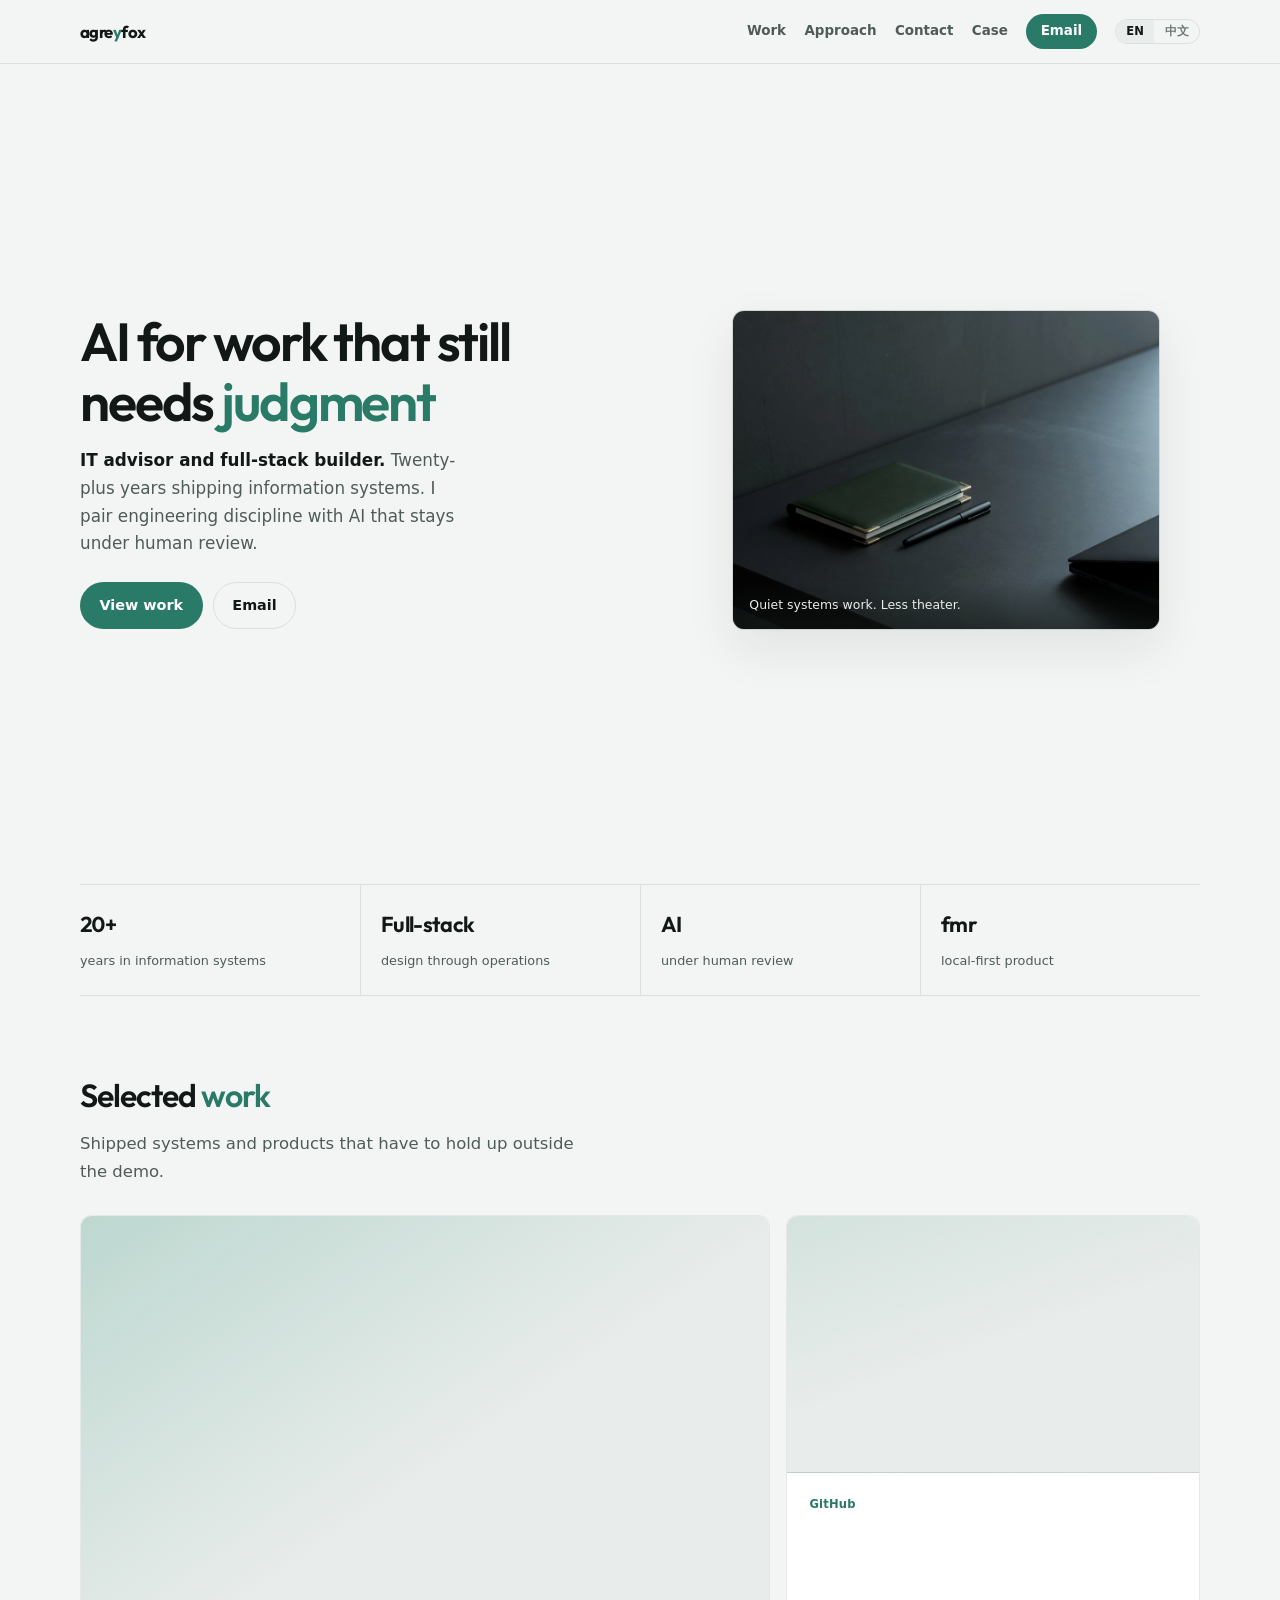
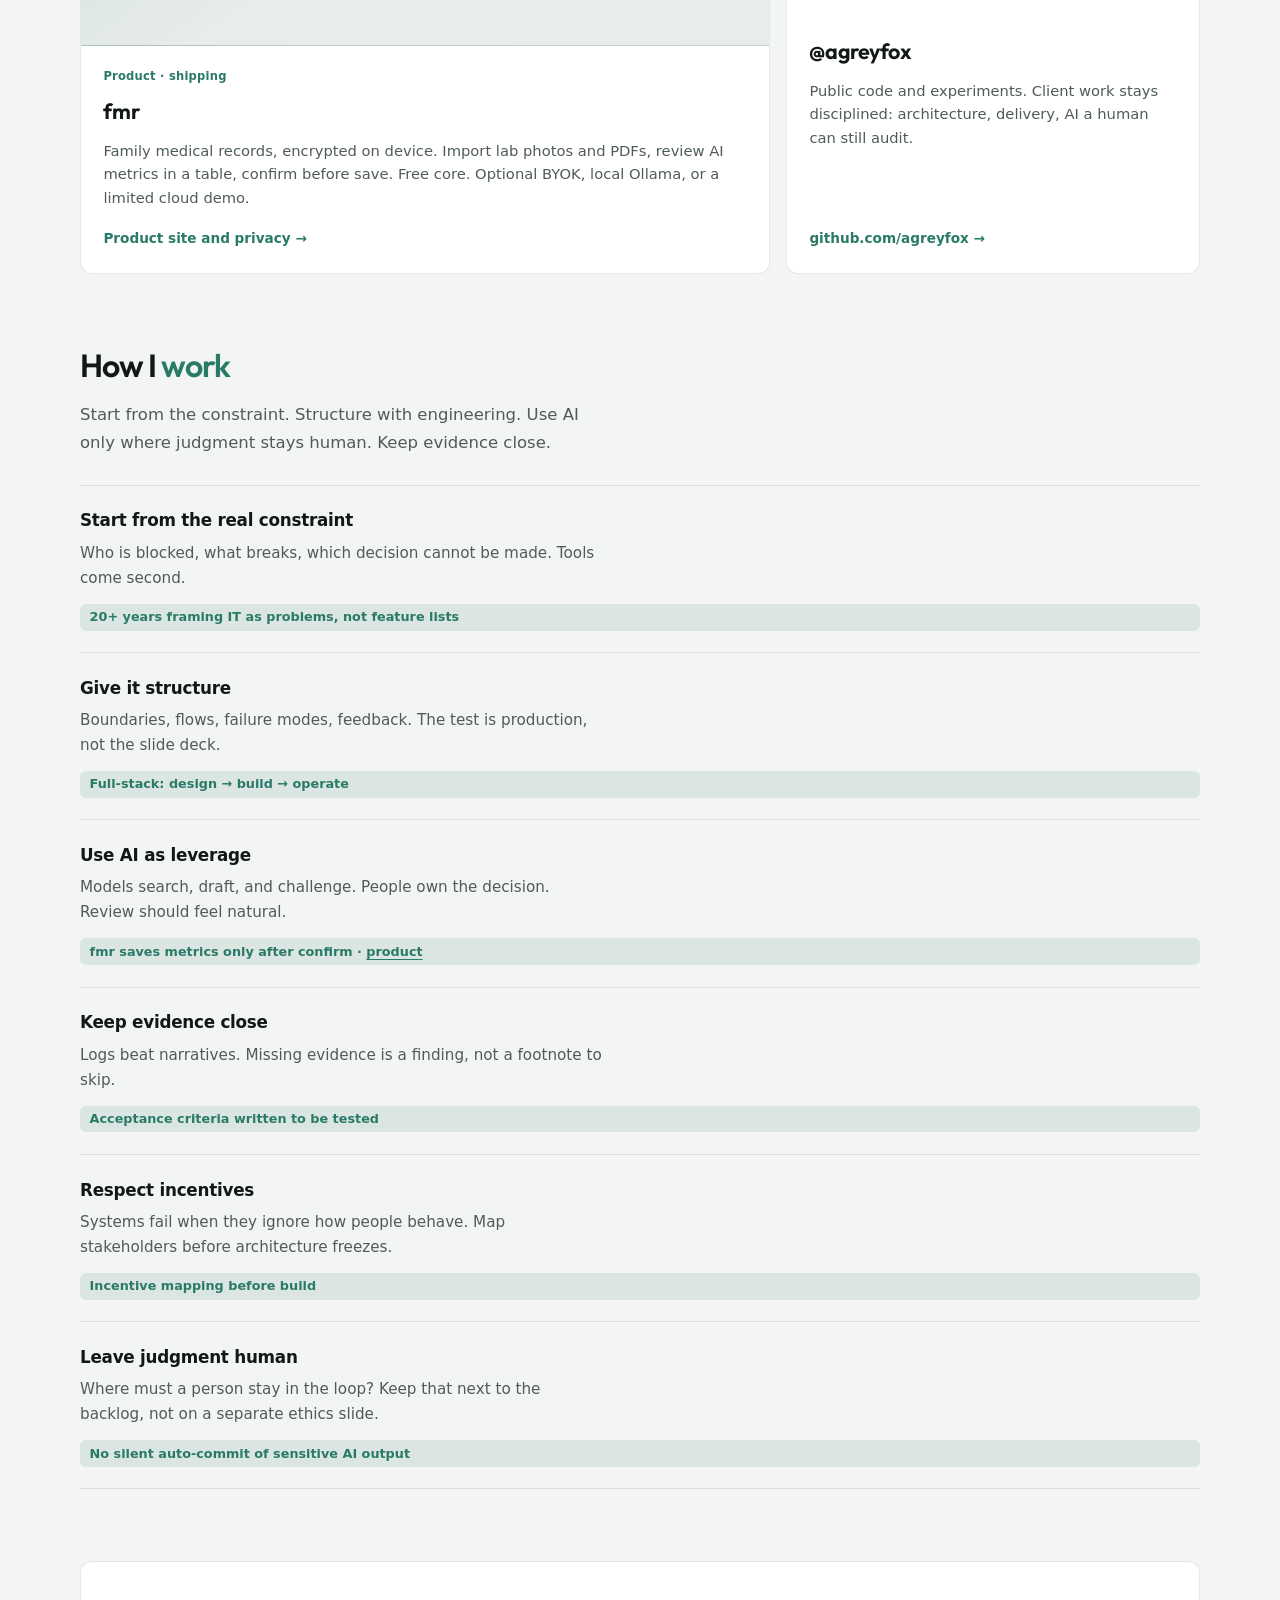
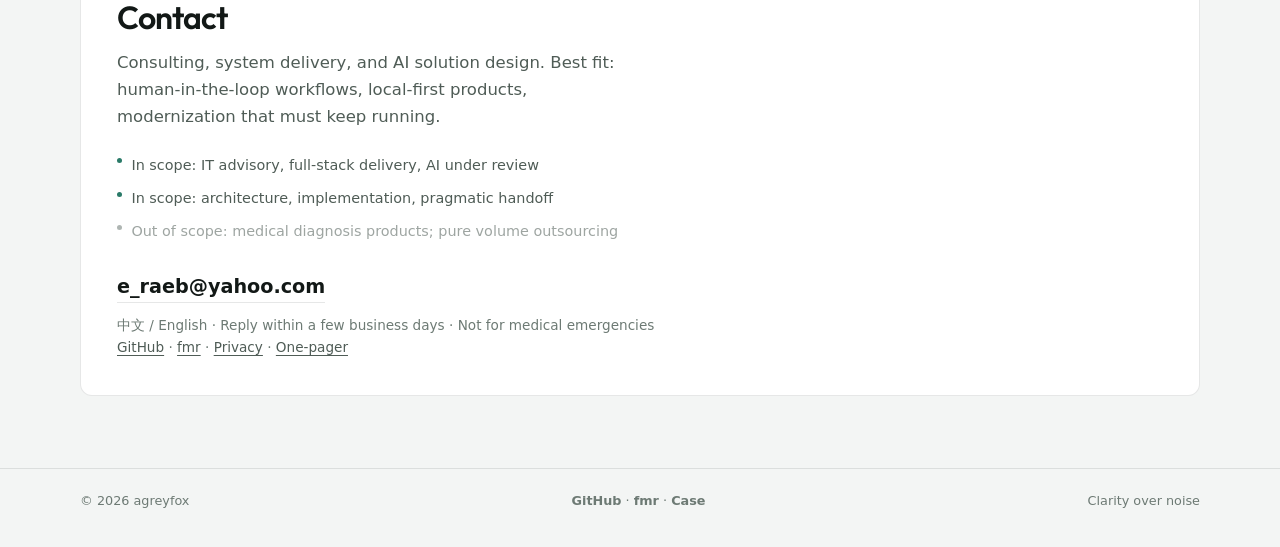
==== commit 41c2e16c: "feat(profile): regenerate with Leonxlnx taste-skill rules Design read: developer portfolio, B2B/trus" ====
--- a/index.html
+++ b/index.html
@@ -3,604 +3,632 @@
 <head>
 <meta charset="utf-8">
 <meta name="viewport" content="width=device-width,initial-scale=1">
-<title>agreyfox — IT advisor · full-stack · AI</title>
-<meta name="description" content="agreyfox — IT consultant, full-stack developer, and AI collaborator with 20+ years in information systems. Building software and AI that stay under human judgment.">
+<title>agreyfox - IT advisor, full-stack, AI collaborator</title>
+<meta name="description" content="agreyfox: IT consultant and full-stack developer with 20+ years in information systems. AI solutions that stay under human review.">
 <meta property="og:title" content="agreyfox">
-<meta property="og:description" content="IT advisor · full-stack builder · AI collaborator. Systems that ship under real constraints.">
+<meta property="og:description" content="IT advisor. Full-stack delivery. AI under human judgment.">
 <meta property="og:type" content="website">
-<meta name="theme-color" content="#f4f1ea">
-<link rel="preconnect" href="https://fonts.googleapis.com">
-<link rel="preconnect" href="https://fonts.gstatic.com" crossorigin>
-<link href="https://fonts.googleapis.com/css2?family=DM+Sans:ital,opsz,wght@0,9..40,400;0,9..40,500;0,9..40,600;0,9..40,700;1,9..40,400&family=Instrument+Serif:ital@0;1&display=swap" rel="stylesheet">
+<meta name="theme-color" content="#0c0f0e">
+<link rel="preconnect" href="https://fonts.bunny.net" crossorigin>
+<link href="https://fonts.bunny.net/css?family=dm-sans:400,500,600,700|outfit:400,500,600,700&display=swap" rel="stylesheet">
 <link rel="icon" href="/assets/favicon.svg" type="image/svg+xml">
 <style>
-/* —— agreyfox profile · restrained editorial —— */
+/* Design read: developer portfolio for B2B / hiring, trust-first cold monochrome + emerald.
+   Dials: VARIANCE 6 · MOTION 4 · DENSITY 4 (taste-skill) */
 :root{
-  --bg:#f4f1ea;
-  --bg-card:#fffcf7;
-  --ink:#14261c;
-  --muted:#5e6b63;
-  --faint:#8a948c;
-  --line:rgba(20,38,28,.10);
-  --coral:#c45a38;
-  --stem:#2f6b56;
-  --stem-soft:rgba(47,107,86,.10);
-  --shadow:0 20px 50px rgba(20,38,28,.07);
-  --serif:"Instrument Serif",Georgia,"Songti SC","Noto Serif SC",serif;
-  --sans:"DM Sans","PingFang SC","Noto Sans SC","Microsoft YaHei",system-ui,sans-serif;
-  --max:720px;
-  --wide:1080px;
+  --bg:#0c0f0e;
+  --bg-2:#131816;
+  --surface:#1a1f1d;
+  --ink:#e8eeeb;
+  --muted:#9aa8a1;
+  --faint:#6b7872;
+  --line:rgba(232,238,235,.09);
+  --accent:#3d9b84;
+  --accent-dim:rgba(61,155,132,.14);
+  --accent-ink:#0c0f0e;
+  --sans:"Outfit","DM Sans","PingFang SC","Noto Sans SC",system-ui,sans-serif;
+  --body:"DM Sans","PingFang SC","Noto Sans SC",system-ui,sans-serif;
+  --r:12px;
+  --shadow:0 24px 60px rgba(0,0,0,.35);
+  color-scheme:dark;
 }
 *,*::before,*::after{box-sizing:border-box}
 html{scroll-behavior:smooth}
 body{
   margin:0;
+  background:var(--bg);
   color:var(--ink);
-  background:var(--bg);
-  font-family:var(--sans);
-  font-size:17px;
+  font-family:var(--body);
+  font-size:16.5px;
   line-height:1.65;
   -webkit-font-smoothing:antialiased;
-  text-rendering:optimizeLegibility;
-}
-body::before{
-  content:"";
-  position:fixed;inset:0;pointer-events:none;z-index:0;
-  background:
-    radial-gradient(ellipse 70% 45% at 100% 0%,rgba(196,90,56,.07),transparent 55%),
-    radial-gradient(ellipse 50% 40% at 0% 80%,rgba(47,107,86,.06),transparent 50%);
-}
-a{color:var(--stem);text-underline-offset:3px}
-a:hover{color:var(--coral)}
-
-/* language visibility: default English */
+}
+/* dual language: default EN */
 html[lang="en"] .zh{display:none!important}
 html[lang="zh-Hans"] .en{display:none!important}
 
-.wrap{width:min(var(--max),calc(100% - 2.5rem));margin:0 auto;position:relative;z-index:1}
-.wrap-wide{width:min(var(--wide),calc(100% - 2.5rem));margin:0 auto;position:relative;z-index:1}
-
-/* nav */
+a{color:var(--accent);text-underline-offset:3px}
+a:hover{color:#6fc4b0}
+
+.skip{
+  position:absolute;left:-999px;top:0;
+  background:var(--accent);color:var(--accent-ink);
+  padding:.5rem 1rem;z-index:100;
+}
+.skip:focus{left:1rem;top:1rem}
+
+.shell{width:min(1120px,calc(100% - 2.5rem));margin:0 auto}
+
+/* nav: one line, height cap */
 .nav{
-  position:sticky;top:0;z-index:50;
-  backdrop-filter:blur(14px);
-  background:rgba(244,241,234,.82);
+  position:sticky;top:0;z-index:40;
+  height:64px;
+  display:flex;align-items:center;
+  background:rgba(12,15,14,.86);
+  backdrop-filter:blur(12px);
   border-bottom:1px solid var(--line);
 }
-.nav-inner{
-  height:64px;
+.nav .shell{
   display:flex;align-items:center;justify-content:space-between;gap:1rem;
+  width:min(1120px,calc(100% - 2.5rem));
 }
 .logo{
-  font-family:var(--serif);
-  font-size:1.35rem;
-  font-weight:400;
-  letter-spacing:-.02em;
+  font-family:var(--sans);
+  font-weight:700;
+  font-size:1.05rem;
+  letter-spacing:-.03em;
   text-decoration:none;
   color:var(--ink);
 }
-.logo em{font-style:italic;color:var(--coral);font-weight:400}
-.nav-right{display:flex;align-items:center;gap:.15rem 1.1rem;flex-wrap:wrap;justify-content:flex-end}
-.nav-right a{
-  font-size:.82rem;font-weight:600;
+.logo span{color:var(--accent)}
+.nav-links{
+  display:flex;align-items:center;gap:.2rem 1.15rem;
+  font-size:.84rem;font-weight:600;
+}
+.nav-links a{
   text-decoration:none;color:var(--muted);
-  letter-spacing:.01em;
-}
-.nav-right a:hover{color:var(--ink)}
-.nav-right a.cta{
-  background:var(--ink);color:#f4f1ea!important;
-  padding:.45rem .9rem;border-radius:999px;
-}
-.nav-right a.cta:hover{background:var(--coral)}
+}
+.nav-links a:hover,.nav-links a:focus-visible{color:var(--ink)}
+.nav-links .cta{
+  background:var(--accent);color:var(--accent-ink)!important;
+  padding:.42rem .9rem;border-radius:999px;
+}
+.nav-links .cta:hover{filter:brightness(1.08);color:var(--accent-ink)!important}
 .lang{
   display:inline-flex;border:1px solid var(--line);border-radius:999px;overflow:hidden;
-  margin-left:.25rem;
 }
 .lang button{
-  border:0;background:transparent;padding:.4rem .7rem;
-  font:600 .72rem/1 var(--sans);letter-spacing:.04em;
-  color:var(--faint);cursor:pointer;
-}
-.lang button[aria-pressed="true"]{background:var(--ink);color:#fff}
-
-/* hero */
-.hero{padding:4.5rem 0 3rem}
-.eyebrow{
-  display:inline-block;
-  font-size:.72rem;font-weight:700;
-  letter-spacing:.16em;text-transform:uppercase;
-  color:var(--coral);margin:0 0 1.25rem;
-}
+  border:0;background:transparent;color:var(--faint);
+  padding:.38rem .65rem;font:600 .72rem/1 var(--body);cursor:pointer;
+}
+.lang button[aria-pressed="true"]{background:var(--surface);color:var(--ink)}
+
+/* hero: asymmetric split, fits viewport */
+.hero{
+  min-height:min(100dvh,820px);
+  display:grid;
+  grid-template-columns:1.05fr .95fr;
+  gap:clamp(1.5rem,4vw,3.5rem);
+  align-items:center;
+  padding:clamp(2rem,5vw,3.5rem) 0 clamp(2.5rem,6vw,4rem);
+}
+.hero-copy{max-width:34rem}
 .hero h1{
-  font-family:var(--serif);
-  font-weight:400;
-  font-size:clamp(2.6rem,7.5vw,4.4rem);
-  line-height:1.05;
-  letter-spacing:-.03em;
+  font-family:var(--sans);
+  font-weight:600;
+  font-size:clamp(2.15rem,4.6vw,3.35rem);
+  letter-spacing:-.04em;
+  line-height:1.12;
+  margin:0 0 1rem;
+  text-wrap:balance;
+}
+.hero h1 em{
+  font-style:normal;
+  font-weight:600;
+  color:var(--accent);
+}
+.lede{
   margin:0 0 1.5rem;
-  max-width:14ch;
-}
-.hero h1 i{font-style:italic;color:var(--coral)}
-.lede{
-  font-size:1.125rem;
   color:var(--muted);
-  max-width:36rem;
-  margin:0 0 2rem;
-  line-height:1.7;
+  font-size:1.05rem;
+  line-height:1.65;
+  max-width:36ch;
 }
 .lede strong{color:var(--ink);font-weight:600}
-.actions{display:flex;flex-wrap:wrap;gap:.7rem}
+.actions{display:flex;flex-wrap:wrap;gap:.65rem}
 .btn{
   display:inline-flex;align-items:center;justify-content:center;
-  min-height:46px;padding:.7rem 1.2rem;
-  border-radius:999px;font-weight:600;font-size:.9rem;
-  text-decoration:none;border:1.5px solid transparent;
-  transition:transform .15s ease,background .15s ease;
-}
-.btn:hover{transform:translateY(-1px)}
-.btn-solid{background:var(--ink);color:#f4f1ea}
-.btn-solid:hover{background:var(--coral);color:#fff}
-.btn-ghost{background:transparent;border-color:var(--line);color:var(--ink)}
-.btn-ghost:hover{border-color:var(--stem);color:var(--stem)}
-
-/* stats strip */
-.stats{
+  min-height:44px;padding:.65rem 1.15rem;
+  border-radius:999px;font-weight:650;font-size:.9rem;
+  text-decoration:none;border:1px solid transparent;
+  transition:transform .15s ease,background .15s ease,border-color .15s;
+}
+.btn:active{transform:scale(.98)}
+.btn-primary{background:var(--accent);color:var(--accent-ink)}
+.btn-primary:hover{filter:brightness(1.08);color:var(--accent-ink)}
+.btn-secondary{
+  background:transparent;border-color:var(--line);color:var(--ink);
+}
+.btn-secondary:hover{border-color:var(--accent);color:var(--accent)}
+
+.hero-visual{
+  position:relative;
+  border-radius:var(--r);
+  overflow:hidden;
+  aspect-ratio:4/3;
+  background:var(--surface);
+  box-shadow:var(--shadow);
+  border:1px solid var(--line);
+}
+.hero-visual img{
+  width:100%;height:100%;object-fit:cover;display:block;
+  filter:saturate(.85) contrast(1.05);
+}
+.hero-visual .cap{
+  position:absolute;left:0;right:0;bottom:0;
+  padding:.85rem 1rem;
+  background:linear-gradient(transparent,rgba(12,15,14,.85));
+  font-size:.78rem;font-weight:500;color:var(--muted);
+}
+
+/* metrics: not 3 equal cards - horizontal rule strip */
+.metrics{
   display:grid;
   grid-template-columns:repeat(4,1fr);
-  gap:1px;
-  background:var(--line);
+  gap:0;
+  border-top:1px solid var(--line);
+  border-bottom:1px solid var(--line);
+  margin-bottom:clamp(3rem,8vw,5rem);
+}
+.metrics > div{padding:1.35rem 1rem 1.35rem 0}
+.metrics > div + div{border-left:1px solid var(--line);padding-left:1.25rem}
+.metrics b{
+  display:block;
+  font-family:var(--sans);
+  font-size:1.35rem;
+  font-weight:650;
+  letter-spacing:-.03em;
+  font-variant-numeric:tabular-nums;
+  margin-bottom:.25rem;
+}
+.metrics span{font-size:.8rem;color:var(--muted);line-height:1.4}
+
+/* sections */
+.block{padding:0 0 clamp(3rem,7vw,4.5rem)}
+.block h2{
+  font-family:var(--sans);
+  font-weight:600;
+  font-size:clamp(1.55rem,3vw,2rem);
+  letter-spacing:-.03em;
+  line-height:1.2;
+  margin:0 0 1rem;
+  max-width:18ch;
+  text-wrap:balance;
+}
+.block h2 em{font-style:normal;color:var(--accent)}
+.intro{
+  color:var(--muted);
+  max-width:48ch;
+  margin:0 0 1.75rem;
+  line-height:1.7;
+}
+
+/* work: asymmetric 2-col not 3 equal cards */
+.work-grid{
+  display:grid;
+  grid-template-columns:1.25fr .75fr;
+  gap:1rem;
+}
+.tile{
+  display:flex;flex-direction:column;
+  text-decoration:none;color:inherit;
+  background:var(--bg-2);
   border:1px solid var(--line);
-  border-radius:18px;
+  border-radius:var(--r);
   overflow:hidden;
-  margin:0 0 3.5rem;
-}
-.stats > div{
-  background:var(--bg-card);
-  padding:1.25rem 1.1rem;
-}
-.stats strong{
-  display:block;
-  font-family:var(--serif);
-  font-size:1.55rem;
-  font-weight:400;
-  letter-spacing:-.02em;
-  margin-bottom:.2rem;
-}
-.stats span{font-size:.8rem;color:var(--muted);line-height:1.4}
-
-/* sections */
-section{padding:0 0 3.25rem}
-.section-label{
-  font-size:.72rem;font-weight:700;
-  letter-spacing:.14em;text-transform:uppercase;
-  color:var(--faint);margin:0 0 1rem;
-}
-.section-title{
-  font-family:var(--serif);
-  font-weight:400;
-  font-size:clamp(1.85rem,4vw,2.45rem);
-  letter-spacing:-.025em;
-  line-height:1.15;
-  margin:0 0 1rem;
-}
-.section-title i{font-style:italic;color:var(--coral)}
-.prose{color:var(--muted);max-width:38rem;margin:0}
-.prose + .prose{margin-top:.85rem}
-
-/* approach list */
-.steps{margin:1.75rem 0 0;padding:0;list-style:none;counter-reset:step}
+  transition:border-color .15s,transform .15s;
+  min-height:100%;
+}
+.tile:hover{border-color:rgba(61,155,132,.4);transform:translateY(-2px);color:inherit}
+.tile-body{padding:1.35rem 1.4rem 1.5rem;flex:1;display:flex;flex-direction:column}
+.tile .tag{
+  font-size:.72rem;font-weight:650;color:var(--accent);
+  margin:0 0 .55rem;letter-spacing:.02em;
+}
+.tile h3{
+  font-family:var(--sans);
+  font-size:1.35rem;font-weight:650;
+  letter-spacing:-.02em;margin:0 0 .55rem;
+}
+.tile p{margin:0;color:var(--muted);font-size:.92rem;line-height:1.6;flex:1}
+.tile .go{
+  margin-top:1.1rem;
+  font-size:.85rem;font-weight:650;color:var(--accent);
+}
+.tile-media{
+  aspect-ratio:16/10;
+  background:
+    linear-gradient(145deg,rgba(61,155,132,.25),transparent 55%),
+    var(--surface);
+  border-bottom:1px solid var(--line);
+}
+.tile-media.gh{
+  background:
+    linear-gradient(160deg,rgba(61,155,132,.12),transparent 50%),
+    repeating-linear-gradient(0deg,transparent,transparent 23px,rgba(232,238,235,.04) 24px),
+    var(--surface);
+}
+
+/* approach: stacked, not numbered eyebrows spam */
+.steps{margin:0;padding:0;list-style:none}
 .steps li{
-  position:relative;
-  padding:1.35rem 0 1.35rem 3.5rem;
+  display:grid;
+  grid-template-columns:minmax(0,1fr);
+  gap:.35rem;
+  padding:1.35rem 0;
   border-top:1px solid var(--line);
-  counter-increment:step;
 }
 .steps li:last-child{border-bottom:1px solid var(--line)}
-.steps li::before{
-  content:counter(step,decimal-leading-zero);
-  position:absolute;left:0;top:1.4rem;
-  font-family:var(--serif);
-  font-size:1.15rem;
-  color:var(--coral);
-  letter-spacing:-.02em;
-}
 .steps h3{
-  margin:0 0 .4rem;
-  font-size:1.05rem;
-  font-weight:650;
+  margin:0;
+  font-size:1.05rem;font-weight:650;
   letter-spacing:-.015em;
 }
-.steps p{margin:0;color:var(--muted);font-size:.95rem;line-height:1.6}
-.proof{
+.steps p{margin:0;color:var(--muted);font-size:.95rem;max-width:54ch;line-height:1.65}
+.note{
   display:inline-block;
-  margin-top:.65rem;
-  font-size:.8rem;
-  font-weight:600;
-  color:var(--stem);
-  background:var(--stem-soft);
-  padding:.3rem .65rem;
-  border-radius:6px;
+  margin-top:.45rem;
+  font-size:.8rem;font-weight:600;
+  color:var(--accent);
+  background:var(--accent-dim);
+  padding:.28rem .6rem;border-radius:6px;
   line-height:1.4;
 }
-.proof a{color:var(--stem);font-weight:700}
-
-/* work cards */
-.cards{display:grid;gap:1rem;margin-top:1.25rem}
-@media(min-width:700px){.cards{grid-template-columns:1.15fr .85fr}}
-.card{
-  display:block;
-  text-decoration:none;
-  color:inherit;
-  background:var(--bg-card);
+.note a{color:var(--accent);font-weight:700}
+
+/* contact */
+.contact{
+  background:var(--bg-2);
   border:1px solid var(--line);
-  border-radius:18px;
-  padding:1.5rem 1.45rem;
-  box-shadow:var(--shadow);
-  transition:border-color .15s,transform .15s;
-}
-.card:hover{border-color:rgba(196,90,56,.35);transform:translateY(-2px);color:inherit}
-.card .tag{
-  font-size:.7rem;font-weight:700;letter-spacing:.12em;text-transform:uppercase;
-  color:var(--coral);margin:0 0 .65rem;
-}
-.card h3{
-  font-family:var(--serif);
-  font-weight:400;
-  font-size:1.55rem;
-  letter-spacing:-.02em;
-  margin:0 0 .55rem;
-}
-.card p{margin:0;color:var(--muted);font-size:.92rem;line-height:1.55}
-.card .more{
-  display:inline-block;margin-top:1rem;
-  font-size:.85rem;font-weight:650;color:var(--coral);
-}
-
-/* contact band */
-.contact{
-  margin:1rem 0 3rem;
-  background:var(--ink);
-  color:#e8ede9;
-  border-radius:24px;
-  padding:2.25rem 1.85rem;
-}
-.contact h2{
-  font-family:var(--serif);
-  font-weight:400;
-  font-size:clamp(1.9rem,4vw,2.6rem);
-  letter-spacing:-.02em;
-  margin:0 0 .75rem;
-  color:#fff;
-}
-.contact h2 i{font-style:italic;color:#f0a080}
-.contact .lead{margin:0 0 1.25rem;color:rgba(232,237,233,.72);max-width:36rem;font-size:1rem}
-.scope{list-style:none;margin:0 0 1.5rem;padding:0}
+  border-radius:var(--r);
+  padding:clamp(1.5rem,4vw,2.25rem);
+}
+.contact h2{margin:0 0 .75rem}
+.contact .lead{color:var(--muted);max-width:48ch;margin:0 0 1.15rem}
+.scope{list-style:none;margin:0 0 1.35rem;padding:0}
 .scope li{
-  position:relative;
-  padding:.35rem 0 .35rem 1rem;
-  font-size:.9rem;
-  color:rgba(232,237,233,.78);
+  padding:.3rem 0;
+  font-size:.9rem;color:var(--muted);
+  padding-left:.9rem;position:relative;
 }
 .scope li::before{
-  content:"";position:absolute;left:0;top:.7em;
-  width:5px;height:5px;border-radius:50%;background:var(--coral);
-}
-.scope li.out{opacity:.5}
-.scope li.out::before{background:rgba(255,255,255,.3)}
+  content:"";position:absolute;left:0;top:.65em;
+  width:5px;height:5px;border-radius:50%;background:var(--accent);
+}
+.scope li.out{opacity:.55}
+.scope li.out::before{background:var(--faint)}
 .mail{
   display:inline-block;
   font-size:1.2rem;font-weight:650;
-  color:#fff;text-decoration:none;
-  border-bottom:1px solid rgba(255,255,255,.25);
-  padding-bottom:.15rem;
-  margin-bottom:.85rem;
-}
-.mail:hover{color:#f0a080;border-color:#f0a080}
-.contact-meta{font-size:.85rem;color:rgba(232,237,233,.5);margin:0}
-.contact-meta a{color:rgba(232,237,233,.75)}
-
-/* footer */
+  color:var(--ink);text-decoration:none;
+  border-bottom:1px solid var(--line);
+  margin-bottom:.75rem;
+}
+.mail:hover{color:var(--accent);border-color:var(--accent)}
+.meta{font-size:.85rem;color:var(--faint);margin:0;line-height:1.6}
+.meta a{color:var(--muted)}
+
 footer{
   border-top:1px solid var(--line);
-  padding:1.5rem 0 2.5rem;
-  font-size:.8rem;
-  color:var(--faint);
-}
-.foot-row{
-  display:flex;flex-wrap:wrap;gap:.6rem 1.25rem;
+  padding:1.35rem 0 2.25rem;
+  font-size:.8rem;color:var(--faint);
+}
+.foot{
+  display:flex;flex-wrap:wrap;gap:.5rem 1.25rem;
   justify-content:space-between;align-items:center;
 }
 footer a{color:var(--faint);text-decoration:none;font-weight:600}
 footer a:hover{color:var(--ink)}
 
-/* decorative rule */
-.rule{
-  width:2.5rem;height:2px;border:0;
-  background:linear-gradient(90deg,var(--coral),transparent);
-  margin:0 0 1.5rem;
-}
-
+@media(max-width:900px){
+  .hero{grid-template-columns:1fr;min-height:auto;padding-top:2rem}
+  .hero-visual{max-width:520px}
+  .metrics,.metrics > div{ }
+  .metrics{grid-template-columns:1fr 1fr}
+  .metrics > div + div{border-left:0}
+  .metrics > div:nth-child(odd){border-right:1px solid var(--line)}
+  .metrics > div:nth-child(n+3){border-top:1px solid var(--line)}
+  .work-grid{grid-template-columns:1fr}
+}
 @media(max-width:720px){
-  .stats{grid-template-columns:1fr 1fr}
-  .hero{padding:3rem 0 2.25rem}
-  .nav-right a:not(.cta):not(.keep){display:none}
-  .contact{padding:1.75rem 1.25rem;border-radius:18px}
-  body{font-size:16px}
-}
-@media(max-width:400px){
-  .stats{grid-template-columns:1fr}
+  .nav-links a:not(.cta):not(.keep){display:none}
+  .metrics{grid-template-columns:1fr}
+  .metrics > div:nth-child(odd){border-right:0}
+  .metrics > div + div{border-top:1px solid var(--line);padding-left:0}
 }
 @media(prefers-reduced-motion:reduce){
-  .btn:hover,.card:hover{transform:none}
+  html{scroll-behavior:auto}
+  .btn:active,.tile:hover{transform:none}
+}
+
+/* light mode tokens (system) */
+@media(prefers-color-scheme:light){
+  :root{
+    --bg:#f3f5f4;
+    --bg-2:#fff;
+    --surface:#e8ecea;
+    --ink:#121816;
+    --muted:#4f5c56;
+    --faint:#6d7a74;
+    --line:rgba(18,24,22,.1);
+    --accent:#2a7a68;
+    --accent-dim:rgba(42,122,104,.12);
+    --accent-ink:#fff;
+    --shadow:0 20px 50px rgba(18,24,22,.08);
+    color-scheme:light;
+  }
+  .nav{background:rgba(243,245,244,.9)}
+  .hero-visual .cap{
+    background:linear-gradient(transparent,rgba(18,24,22,.55));
+    color:#e8eeeb;
+  }
 }
 </style>
 </head>
 <body>
-  <header class="nav">
-    <div class="wrap-wide nav-inner">
-      <a class="logo" href="/">agre<em>y</em>fox</a>
-      <nav class="nav-right" aria-label="Primary">
-        <a class="keep" href="#work">
-          <span class="en">Work</span><span class="zh">作品</span>
-        </a>
-        <a class="keep" href="#approach">
-          <span class="en">Approach</span><span class="zh">方法</span>
-        </a>
-        <a class="keep" href="#contact">
-          <span class="en">Contact</span><span class="zh">联系</span>
-        </a>
-        <a class="keep" href="case.html">
-          <span class="en">Case</span><span class="zh">案例</span>
-        </a>
-        <a class="cta" href="mailto:e_raeb@yahoo.com">
-          <span class="en">Email</span><span class="zh">邮件</span>
-        </a>
-        <div class="lang" role="group" aria-label="Language">
-          <button type="button" id="langEn" aria-pressed="true">EN</button>
-          <button type="button" id="langZh" aria-pressed="false">中文</button>
-        </div>
-      </nav>
-    </div>
-  </header>
-
-  <main>
-    <!-- HERO -->
-    <section class="hero wrap">
-      <p class="eyebrow">
-        <span class="en">IT · Full-stack · AI systems</span>
-        <span class="zh">信息化 · 全栈 · 智能系统</span>
-      </p>
-      <h1 class="en">AI for work that still needs <i>judgment.</i></h1>
-      <h1 class="zh">为仍需<i>判断力</i>的工作，构建可靠的 AI。</h1>
+<a class="skip" href="#main">
+  <span class="en">Skip to content</span>
+  <span class="zh">跳到正文</span>
+</a>
+
+<header class="nav">
+  <div class="shell">
+    <a class="logo" href="/">agre<span>y</span>fox</a>
+    <nav class="nav-links" aria-label="Primary">
+      <a class="keep" href="#work"><span class="en">Work</span><span class="zh">作品</span></a>
+      <a class="keep" href="#approach"><span class="en">Approach</span><span class="zh">方法</span></a>
+      <a class="keep" href="#contact"><span class="en">Contact</span><span class="zh">联系</span></a>
+      <a class="keep" href="case.html"><span class="en">Case</span><span class="zh">案例</span></a>
+      <a class="cta" href="mailto:e_raeb@yahoo.com"><span class="en">Email</span><span class="zh">邮件</span></a>
+      <div class="lang" role="group" aria-label="Language">
+        <button type="button" id="langEn" aria-pressed="true">EN</button>
+        <button type="button" id="langZh" aria-pressed="false">中文</button>
+      </div>
+    </nav>
+  </div>
+</header>
+
+<main id="main" class="shell">
+  <!-- HERO -->
+  <section class="hero">
+    <div class="hero-copy">
+      <h1 class="en">AI for work that still needs <em>judgment</em></h1>
+      <h1 class="zh">为仍需<em>判断力</em>的工作构建 AI</h1>
       <p class="lede en">
         <strong>IT advisor and full-stack builder.</strong>
-        More than twenty years delivering information systems—now pairing engineering discipline with AI that remains under human review.
+        Twenty-plus years shipping information systems. I pair engineering discipline with AI that stays under human review.
       </p>
       <p class="lede zh">
         <strong>IT 顾问与全栈开发者。</strong>
-        二十余年信息化系统交付经验；将工程纪律与「必须经人审核」的 AI 能力结合，服务真实业务约束。
+        二十余年信息化系统交付经验。把工程纪律与「必须经人审核」的 AI 能力结合，服务真实业务约束。
       </p>
       <div class="actions">
-        <a class="btn btn-solid" href="#approach">
-          <span class="en">How I work</span><span class="zh">工作方式</span>
+        <a class="btn btn-primary" href="#work">
+          <span class="en">View work</span><span class="zh">查看作品</span>
         </a>
-        <a class="btn btn-ghost" href="#work">
-          <span class="en">Selected work</span><span class="zh">代表作品</span>
-        </a>
-        <a class="btn btn-ghost" href="mailto:e_raeb@yahoo.com">
-          <span class="en">Write to me</span><span class="zh">写邮件</span>
+        <a class="btn btn-secondary" href="mailto:e_raeb@yahoo.com">
+          <span class="en">Email</span><span class="zh">写邮件</span>
         </a>
       </div>
-    </section>
-
-    <!-- STATS -->
-    <div class="wrap">
-      <div class="stats" aria-label="Profile highlights">
-        <div>
-          <strong>20+</strong>
-          <span class="en">years in information systems</span>
-          <span class="zh">年信息化服务经验</span>
-        </div>
-        <div>
-          <strong class="en">Full-stack</strong>
-          <strong class="zh">全栈</strong>
-          <span class="en">design through operations</span>
-          <span class="zh">从设计到交付运维</span>
-        </div>
-        <div>
-          <strong>AI</strong>
-          <span class="en">solutions under human judgment</span>
-          <span class="zh">人在环路中的智能方案</span>
-        </div>
-        <div>
-          <strong>fmr</strong>
-          <span class="en">local-first product shipping</span>
-          <span class="zh">本地优先产品推进中</span>
-        </div>
-      </div>
     </div>
-
-    <!-- WORK -->
-    <section class="wrap" id="work">
-      <p class="section-label">
-        <span class="en">Selected work</span><span class="zh">代表作品</span>
-      </p>
-      <h2 class="section-title en">Things that have to <i>work.</i></h2>
-      <h2 class="section-title zh">必须真正<i>能用</i>的东西。</h2>
-      <div class="cards">
-        <a class="card" href="https://agreyfox.github.io/fmr/">
-          <p class="tag">
-            <span class="en">Product · In progress</span>
-            <span class="zh">产品 · 开发中</span>
-          </p>
+    <figure class="hero-visual">
+      <img
+        src="/assets/hero.jpg"
+        width="1600"
+        height="900"
+        alt="Dim workspace surface with cool light, abstract professional setting"
+        decoding="async"
+        fetchpriority="high">
+      <figcaption class="cap en">Quiet systems work. Less theater.</figcaption>
+      <figcaption class="cap zh">安静地把系统做对，少做表演。</figcaption>
+    </figure>
+  </section>
+
+  <div class="metrics" aria-label="Highlights">
+    <div>
+      <b>20+</b>
+      <span class="en">years in information systems</span>
+      <span class="zh">年信息化服务经验</span>
+    </div>
+    <div>
+      <b class="en">Full-stack</b>
+      <b class="zh">全栈</b>
+      <span class="en">design through operations</span>
+      <span class="zh">从设计到运维</span>
+    </div>
+    <div>
+      <b>AI</b>
+      <span class="en">under human review</span>
+      <span class="zh">人在环路中审核</span>
+    </div>
+    <div>
+      <b>fmr</b>
+      <span class="en">local-first product</span>
+      <span class="zh">本地优先产品</span>
+    </div>
+  </div>
+
+  <!-- WORK -->
+  <section class="block" id="work">
+    <h2 class="en">Selected <em>work</em></h2>
+    <h2 class="zh">代表<em>作品</em></h2>
+    <p class="intro en">Shipped systems and products that have to hold up outside the demo.</p>
+    <p class="intro zh">交付能在演示之外长期站住的系统与产品。</p>
+    <div class="work-grid">
+      <a class="tile" href="https://agreyfox.github.io/fmr/">
+        <div class="tile-media" aria-hidden="true"></div>
+        <div class="tile-body">
+          <p class="tag en">Product · shipping</p>
+          <p class="tag zh">产品 · 推进中</p>
           <h3>fmr</h3>
           <p class="en">
-            Family medical records—encrypted on device. Import lab photos and PDFs, review AI-extracted metrics in a table, then confirm before save. Free core; optional BYOK, local Ollama, or a limited cloud demo.
+            Family medical records, encrypted on device. Import lab photos and PDFs, review AI metrics in a table, confirm before save. Free core. Optional BYOK, local Ollama, or a limited cloud demo.
           </p>
           <p class="zh">
-            家庭医疗档案——默认本地加密存储。导入化验单照片与 PDF，在表格中审核 AI 提取的指标，确认后再入库。核心功能免费；可选自备密钥、本地 Ollama，或有限次数的云端演示。
+            家庭医疗档案，默认本机加密。导入化验照片与 PDF，在表格中审核 AI 指标，确认后再入库。核心免费；可选自备密钥、本地 Ollama，或有限云端演示。
           </p>
-          <span class="more">
-            <span class="en">Product site, privacy &amp; terms →</span>
-            <span class="zh">产品站 · 隐私政策 · 条款 →</span>
-          </span>
-        </a>
-        <a class="card" href="https://github.com/agreyfox" target="_blank" rel="noreferrer">
+          <span class="go en">Product site and privacy →</span>
+          <span class="go zh">产品站与隐私政策 →</span>
+        </div>
+      </a>
+      <a class="tile" href="https://github.com/agreyfox" target="_blank" rel="noreferrer">
+        <div class="tile-media gh" aria-hidden="true"></div>
+        <div class="tile-body">
           <p class="tag">GitHub</p>
           <h3>@agreyfox</h3>
           <p class="en">
-            Public code and experiments. Client work stays disciplined: clear architecture, shippable delivery, and AI that a human can still audit.
+            Public code and experiments. Client work stays disciplined: architecture, delivery, AI a human can still audit.
           </p>
           <p class="zh">
-            公开代码与实验。对外交付保持纪律：清晰架构、可上线成果，以及仍可被人工审计的 AI 行为。
+            公开代码与实验。对外交付保持纪律：清晰架构、可上线成果、仍可被人工审计的 AI。
           </p>
-          <span class="more">github.com/agreyfox →</span>
-        </a>
-      </div>
-    </section>
-
-    <!-- APPROACH -->
-    <section class="wrap" id="approach">
-      <p class="section-label">
-        <span class="en">Approach</span><span class="zh">方法</span>
+          <span class="go">github.com/agreyfox →</span>
+        </div>
+      </a>
+    </div>
+  </section>
+
+  <!-- APPROACH -->
+  <section class="block" id="approach">
+    <h2 class="en">How I <em>work</em></h2>
+    <h2 class="zh">我如何<em>工作</em></h2>
+    <p class="intro en">
+      Start from the constraint. Structure with engineering. Use AI only where judgment stays human. Keep evidence close.
+    </p>
+    <p class="intro zh">
+      从约束出发，用工程搭结构，只在判断仍应属于人的地方用 AI，并始终贴近证据。
+    </p>
+    <ol class="steps">
+      <li>
+        <h3 class="en">Start from the real constraint</h3>
+        <h3 class="zh">从真实约束出发</h3>
+        <p class="en">Who is blocked, what breaks, which decision cannot be made. Tools come second.</p>
+        <p class="zh">谁被卡住、哪里失效、哪个决策做不下去。工具永远排在问题之后。</p>
+        <span class="note en">20+ years framing IT as problems, not feature lists</span>
+        <span class="note zh">二十余年：把信息化当作问题，而非功能清单</span>
+      </li>
+      <li>
+        <h3 class="en">Give it structure</h3>
+        <h3 class="zh">赋予结构</h3>
+        <p class="en">Boundaries, flows, failure modes, feedback. The test is production, not the slide deck.</p>
+        <p class="zh">边界、流程、故障模式与反馈。检验标准是生产环境，不是幻灯片。</p>
+        <span class="note en">Full-stack: design → build → operate</span>
+        <span class="note zh">全栈：设计 → 实现 → 运维</span>
+      </li>
+      <li>
+        <h3 class="en">Use AI as leverage</h3>
+        <h3 class="zh">以 AI 作杠杆</h3>
+        <p class="en">Models search, draft, and challenge. People own the decision. Review should feel natural.</p>
+        <p class="zh">模型检索、起草、质疑；决策在人。审核应是流程中的自然步骤。</p>
+        <span class="note en">fmr saves metrics only after confirm · <a href="https://agreyfox.github.io/fmr/">product</a></span>
+        <span class="note zh">fmr 指标须确认后入库 · <a href="https://agreyfox.github.io/fmr/">产品站</a></span>
+      </li>
+      <li>
+        <h3 class="en">Keep evidence close</h3>
+        <h3 class="zh">紧贴证据</h3>
+        <p class="en">Logs beat narratives. Missing evidence is a finding, not a footnote to skip.</p>
+        <p class="zh">日志胜过叙事。证据缺失本身就是发现，不是可以跳过的脚注。</p>
+        <span class="note en">Acceptance criteria written to be tested</span>
+        <span class="note zh">验收标准写到可测试、可复核</span>
+      </li>
+      <li>
+        <h3 class="en">Respect incentives</h3>
+        <h3 class="zh">尊重真实激励</h3>
+        <p class="en">Systems fail when they ignore how people behave. Map stakeholders before architecture freezes.</p>
+        <p class="zh">忽视真实行为的系统终将失败。架构定型前先理清利益相关方。</p>
+        <span class="note en">Incentive mapping before build</span>
+        <span class="note zh">建设前先做激励映射</span>
+      </li>
+      <li>
+        <h3 class="en">Leave judgment human</h3>
+        <h3 class="zh">判断留给人</h3>
+        <p class="en">Where must a person stay in the loop? Keep that next to the backlog, not on a separate ethics slide.</p>
+        <p class="zh">何处必须有人在环？与待办并列，而不是单独一页伦理声明。</p>
+        <span class="note en">No silent auto-commit of sensitive AI output</span>
+        <span class="note zh">敏感 AI 结果禁止静默自动写入</span>
+      </li>
+    </ol>
+  </section>
+
+  <!-- CONTACT -->
+  <section class="block" id="contact">
+    <div class="contact">
+      <h2 class="en">Contact</h2>
+      <h2 class="zh">联系</h2>
+      <p class="lead en">
+        Consulting, system delivery, and AI solution design. Best fit: human-in-the-loop workflows, local-first products, modernization that must keep running.
       </p>
-      <h2 class="section-title en">How the work <i>grows.</i></h2>
-      <h2 class="section-title zh">工作如何<i>展开</i>。</h2>
-      <hr class="rule">
-      <p class="prose en">
-        Curiosity opens the problem. Engineering makes it reliable. AI multiplies effort only where judgment still belongs to people. Evidence and honest scope keep the system worth running.
+      <p class="lead zh">
+        欢迎咨询、系统交付与 AI 方案设计。更适合：人在环路中的流程、本地优先产品、必须持续运行的现代化改造。
       </p>
-      <p class="prose zh">
-        以问题本身为起点；用工程保证可靠；仅在「判断仍应属于人」之处引入 AI。证据与诚实的边界，让系统值得长期运行。
-      </p>
-
-      <ol class="steps">
-        <li>
-          <h3 class="en">Start from the real constraint</h3>
-          <h3 class="zh">从真实约束出发</h3>
-          <p class="en">Who is blocked, what breaks, which decision cannot be made. Tools come second.</p>
-          <p class="zh">谁被卡住、哪里失效、哪个决策做不下去。工具永远排在问题之后。</p>
-          <span class="proof en">20+ years framing IT as problems to solve—not feature lists.</span>
-          <span class="proof zh">二十余年经验：把信息化当作待解问题，而非功能清单堆砌。</span>
-        </li>
-        <li>
-          <h3 class="en">Give it structure</h3>
-          <h3 class="zh">赋予结构</h3>
-          <p class="en">Boundaries, flows, failure modes, feedback. One test: does it work in production?</p>
-          <p class="zh">边界、流程、故障模式与反馈。唯一检验：上线之后是否仍能工作？</p>
-          <span class="proof en">Full-stack delivery: design → build → operate—not slideware handoffs.</span>
-          <span class="proof zh">全栈交付：设计 → 实现 → 运维，而非甩文档式交接。</span>
-        </li>
-        <li>
-          <h3 class="en">Use AI as leverage</h3>
-          <h3 class="zh">以 AI 作杠杆</h3>
-          <p class="en">Models search, draft, and challenge. People still own the decision. Review should feel natural—not a checkbox after damage is done.</p>
-          <p class="zh">模型负责检索、起草与质疑；决策仍在人。审核应是流程中的自然步骤，而非事后补救的勾选。</p>
-          <span class="proof en">fmr: metrics enter the archive only after human confirm. <a href="https://agreyfox.github.io/fmr/">Product →</a></span>
-          <span class="proof zh">fmr：指标须经人工确认后方可入库。<a href="https://agreyfox.github.io/fmr/">产品站 →</a></span>
-        </li>
-        <li>
-          <h3 class="en">Keep evidence close</h3>
-          <h3 class="zh">紧贴证据</h3>
-          <p class="en">Logs beat narratives. Missing evidence is a finding, not a footnote to skip.</p>
-          <p class="zh">日志胜过叙事。证据缺失本身就是发现，不是可以跳过的脚注。</p>
-          <span class="proof en">Requirements and acceptance criteria written so they can be tested.</span>
-          <span class="proof zh">需求与验收标准写到可被测试、可被复核。</span>
-        </li>
-        <li>
-          <h3 class="en">Respect incentives</h3>
-          <h3 class="zh">尊重真实激励</h3>
-          <p class="en">Systems fail when they ignore how people actually behave. Map stakeholders before architecture freezes.</p>
-          <p class="zh">忽视真实行为的系统终将失败。架构定型之前，先理清利益相关方与激励结构。</p>
-          <span class="proof en">Workshops that surface incentives early—before the wrong system is built.</span>
-          <span class="proof zh">在错误系统成形前，通过研讨尽早暴露激励与阻力。</span>
-        </li>
-        <li>
-          <h3 class="en">Leave judgment human</h3>
-          <h3 class="zh">判断留给人</h3>
-          <p class="en">What should technology serve? Where must a person stay in the loop? Those questions sit next to the backlog—not on a separate ethics slide.</p>
-          <p class="zh">技术服务谁？何处必须有人在环？这些问题与待办并列，而不是单独一页「伦理声明」。</p>
-          <span class="proof en">No silent auto-commit of sensitive AI output.</span>
-          <span class="proof zh">敏感 AI 结果禁止在无人确认时静默写入。</span>
-        </li>
-      </ol>
-    </section>
-
-    <!-- CONTACT -->
-    <section class="wrap" id="contact">
-      <div class="contact">
-        <h2 class="en">Let’s talk <i>clearly.</i></h2>
-        <h2 class="zh">欢迎<i>认真</i>地谈。</h2>
-        <p class="lead en">
-          Open to consulting, system delivery, and AI solution design—especially human-in-the-loop workflows, local-first products, and modernization that must keep running.
-        </p>
-        <p class="lead zh">
-          欢迎就咨询、系统交付与 AI 方案设计交流——尤其关注人在环路中的流程、本地优先产品，以及必须持续运行的系统现代化。
-        </p>
-        <ul class="scope">
-          <li class="en">In scope — IT advisory, full-stack delivery, AI integration under review</li>
-          <li class="zh">范围内 — IT 咨询、全栈交付、可审核的 AI 集成</li>
-          <li class="en">In scope — Architecture, implementation, pragmatic handoff</li>
-          <li class="zh">范围内 — 架构、实现、务实的交接与落地</li>
-          <li class="out en">Out of scope — Medical diagnosis products; pure volume outsourcing</li>
-          <li class="out zh">范围外 — 医疗诊断类产品；纯人力堆量外包</li>
-        </ul>
-        <a class="mail" href="mailto:e_raeb@yahoo.com?subject=agreyfox">e_raeb@yahoo.com</a>
-        <p class="contact-meta en">
-          中文 / English · Reply within a few business days · Not for medical emergencies<br>
-          <a href="https://github.com/agreyfox">GitHub</a>
-          · <a href="https://agreyfox.github.io/fmr/">fmr</a>
-          · <a href="https://agreyfox.github.io/fmr/privacy.html">Privacy</a>
-          · <a href="case.html">One-pager</a>
-        </p>
-        <p class="contact-meta zh">
-          中文 / English · 通常数个工作日内回复 · 非医疗急救渠道<br>
-          <a href="https://github.com/agreyfox">GitHub</a>
-          · <a href="https://agreyfox.github.io/fmr/">fmr</a>
-          · <a href="https://agreyfox.github.io/fmr/privacy.html">隐私政策</a>
-          · <a href="case.html">一页案例</a>
-        </p>
-      </div>
-    </section>
-  </main>
-
-  <footer>
-    <div class="wrap-wide foot-row">
-      <span>© <span id="y">2026</span> agreyfox</span>
-      <span>
+      <ul class="scope">
+        <li class="en">In scope: IT advisory, full-stack delivery, AI under review</li>
+        <li class="zh">范围内：IT 咨询、全栈交付、可审核的 AI 集成</li>
+        <li class="en">In scope: architecture, implementation, pragmatic handoff</li>
+        <li class="zh">范围内：架构、实现、务实交接</li>
+        <li class="out en">Out of scope: medical diagnosis products; pure volume outsourcing</li>
+        <li class="out zh">范围外：医疗诊断类产品；纯人力堆量外包</li>
+      </ul>
+      <a class="mail" href="mailto:e_raeb@yahoo.com?subject=agreyfox">e_raeb@yahoo.com</a>
+      <p class="meta en">
+        中文 / English · Reply within a few business days · Not for medical emergencies<br>
         <a href="https://github.com/agreyfox">GitHub</a>
         · <a href="https://agreyfox.github.io/fmr/">fmr</a>
-        · <a href="case.html"><span class="en">Case</span><span class="zh">案例</span></a>
-      </span>
-      <span class="en">Built for clarity, not noise.</span>
-      <span class="zh">为清晰而建，不为喧哗。</span>
+        · <a href="https://agreyfox.github.io/fmr/privacy.html">Privacy</a>
+        · <a href="case.html">One-pager</a>
+      </p>
+      <p class="meta zh">
+        中文 / English · 通常数个工作日内回复 · 非医疗急救渠道<br>
+        <a href="https://github.com/agreyfox">GitHub</a>
+        · <a href="https://agreyfox.github.io/fmr/">fmr</a>
+        · <a href="https://agreyfox.github.io/fmr/privacy.html">隐私政策</a>
+        · <a href="case.html">一页案例</a>
+      </p>
     </div>
-  </footer>
-
-  <script>
-  (function () {
-    var KEY = "agreyfox-lang";
-    // Default: English always (user request). User toggle persists.
-    function apply(lang) {
-      var isZh = lang === "zh";
-      document.documentElement.lang = isZh ? "zh-Hans" : "en";
-      var en = document.getElementById("langEn");
-      var zh = document.getElementById("langZh");
-      if (en && zh) {
-        en.setAttribute("aria-pressed", isZh ? "false" : "true");
-        zh.setAttribute("aria-pressed", isZh ? "true" : "false");
-      }
-      try { localStorage.setItem(KEY, isZh ? "zh" : "en"); } catch (e) {}
-    }
-    // Default English; only use saved preference if user has chosen before
-    var saved = null;
-    try { saved = localStorage.getItem(KEY); } catch (e) {}
-    apply(saved === "zh" ? "zh" : "en");
-
-    document.getElementById("langEn").addEventListener("click", function () { apply("en"); });
-    document.getElementById("langZh").addEventListener("click", function () { apply("zh"); });
-    document.getElementById("y").textContent = new Date().getFullYear();
-  })();
-  </script>
+  </section>
+</main>
+
+<footer>
+  <div class="shell foot">
+    <span>© <span id="y">2026</span> agreyfox</span>
+    <span>
+      <a href="https://github.com/agreyfox">GitHub</a>
+      · <a href="https://agreyfox.github.io/fmr/">fmr</a>
+      · <a href="case.html"><span class="en">Case</span><span class="zh">案例</span></a>
+    </span>
+    <span class="en">Clarity over noise</span>
+    <span class="zh">清晰优先于喧哗</span>
+  </div>
+</footer>
+
+<script>
+(function () {
+  var KEY = "agreyfox-lang";
+  function apply(lang) {
+    var zh = lang === "zh";
+    document.documentElement.lang = zh ? "zh-Hans" : "en";
+    document.getElementById("langEn").setAttribute("aria-pressed", zh ? "false" : "true");
+    document.getElementById("langZh").setAttribute("aria-pressed", zh ? "true" : "false");
+    try { localStorage.setItem(KEY, zh ? "zh" : "en"); } catch (e) {}
+  }
+  // Default English always unless user previously chose Chinese
+  var saved = null;
+  try { saved = localStorage.getItem(KEY); } catch (e) {}
+  apply(saved === "zh" ? "zh" : "en");
+  document.getElementById("langEn").addEventListener("click", function () { apply("en"); });
+  document.getElementById("langZh").addEventListener("click", function () { apply("zh"); });
+  document.getElementById("y").textContent = String(new Date().getFullYear());
+})();
+</script>
 </body>
 </html>
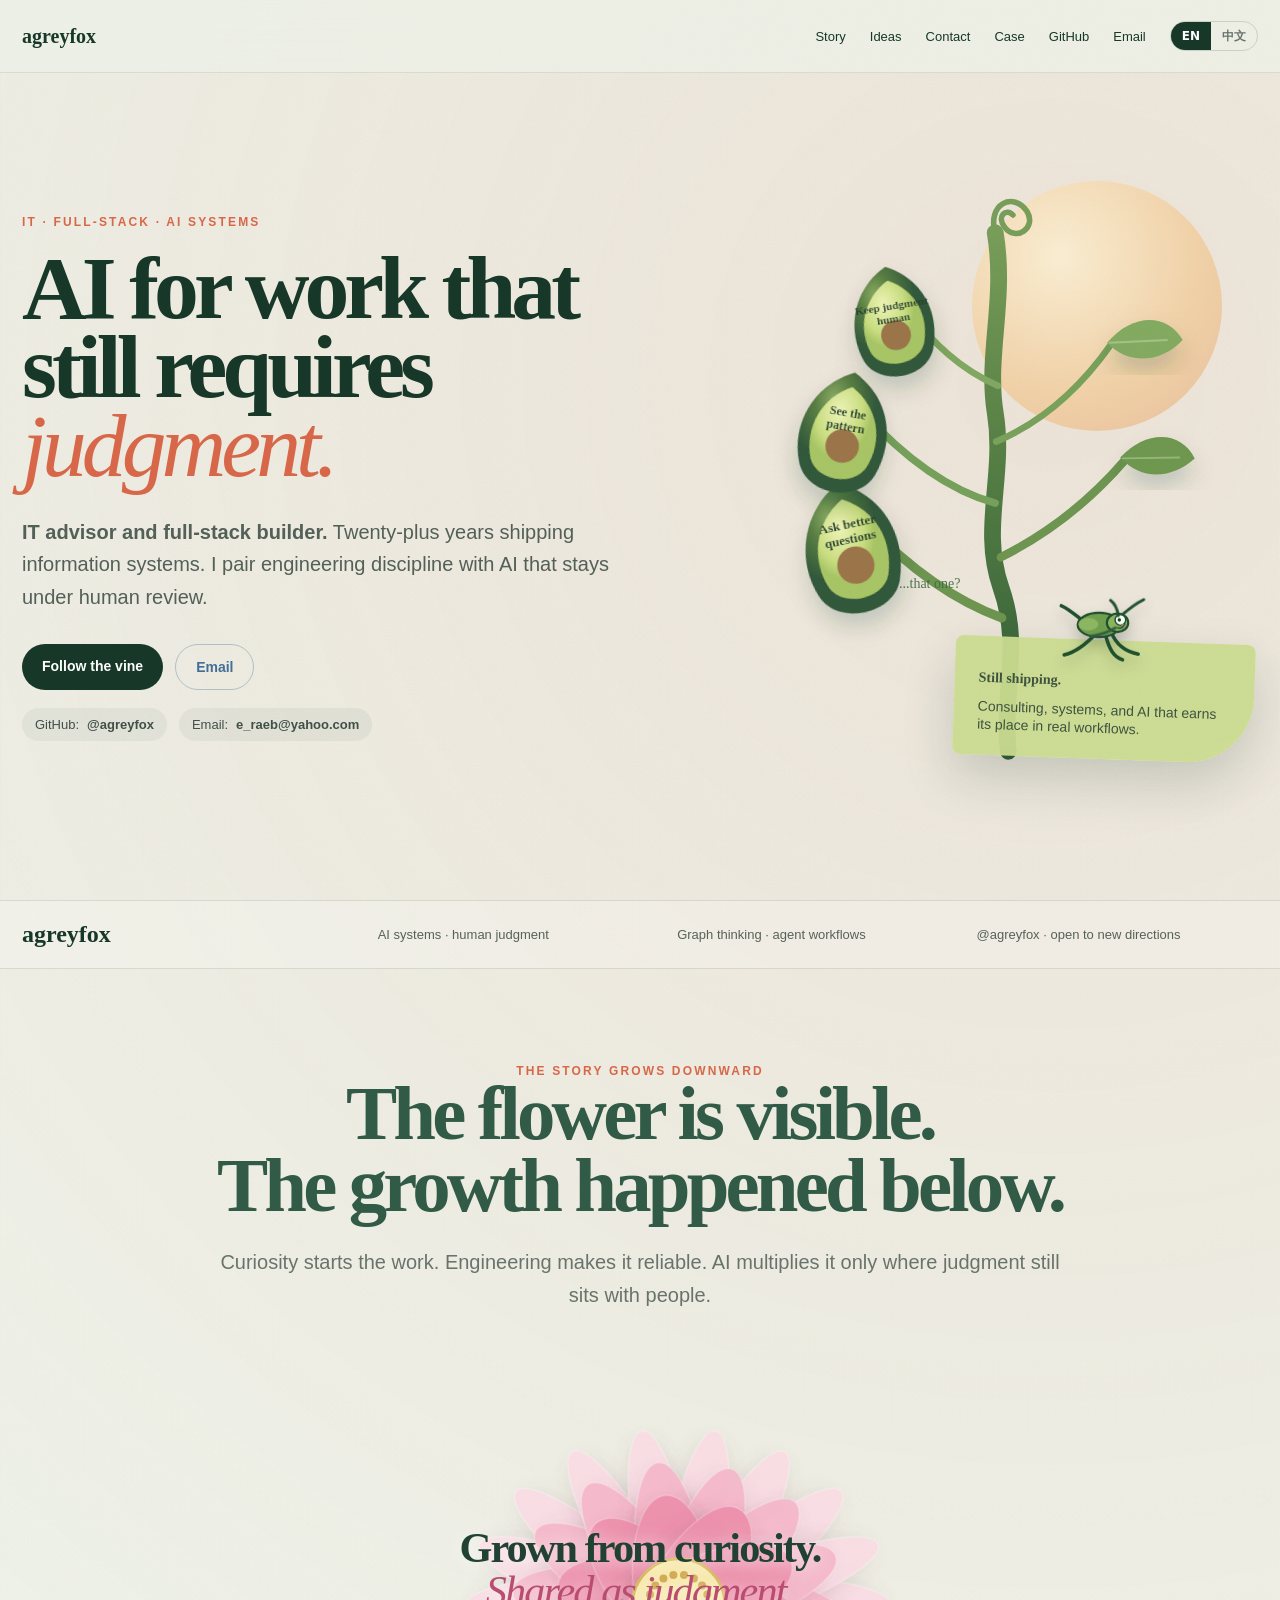
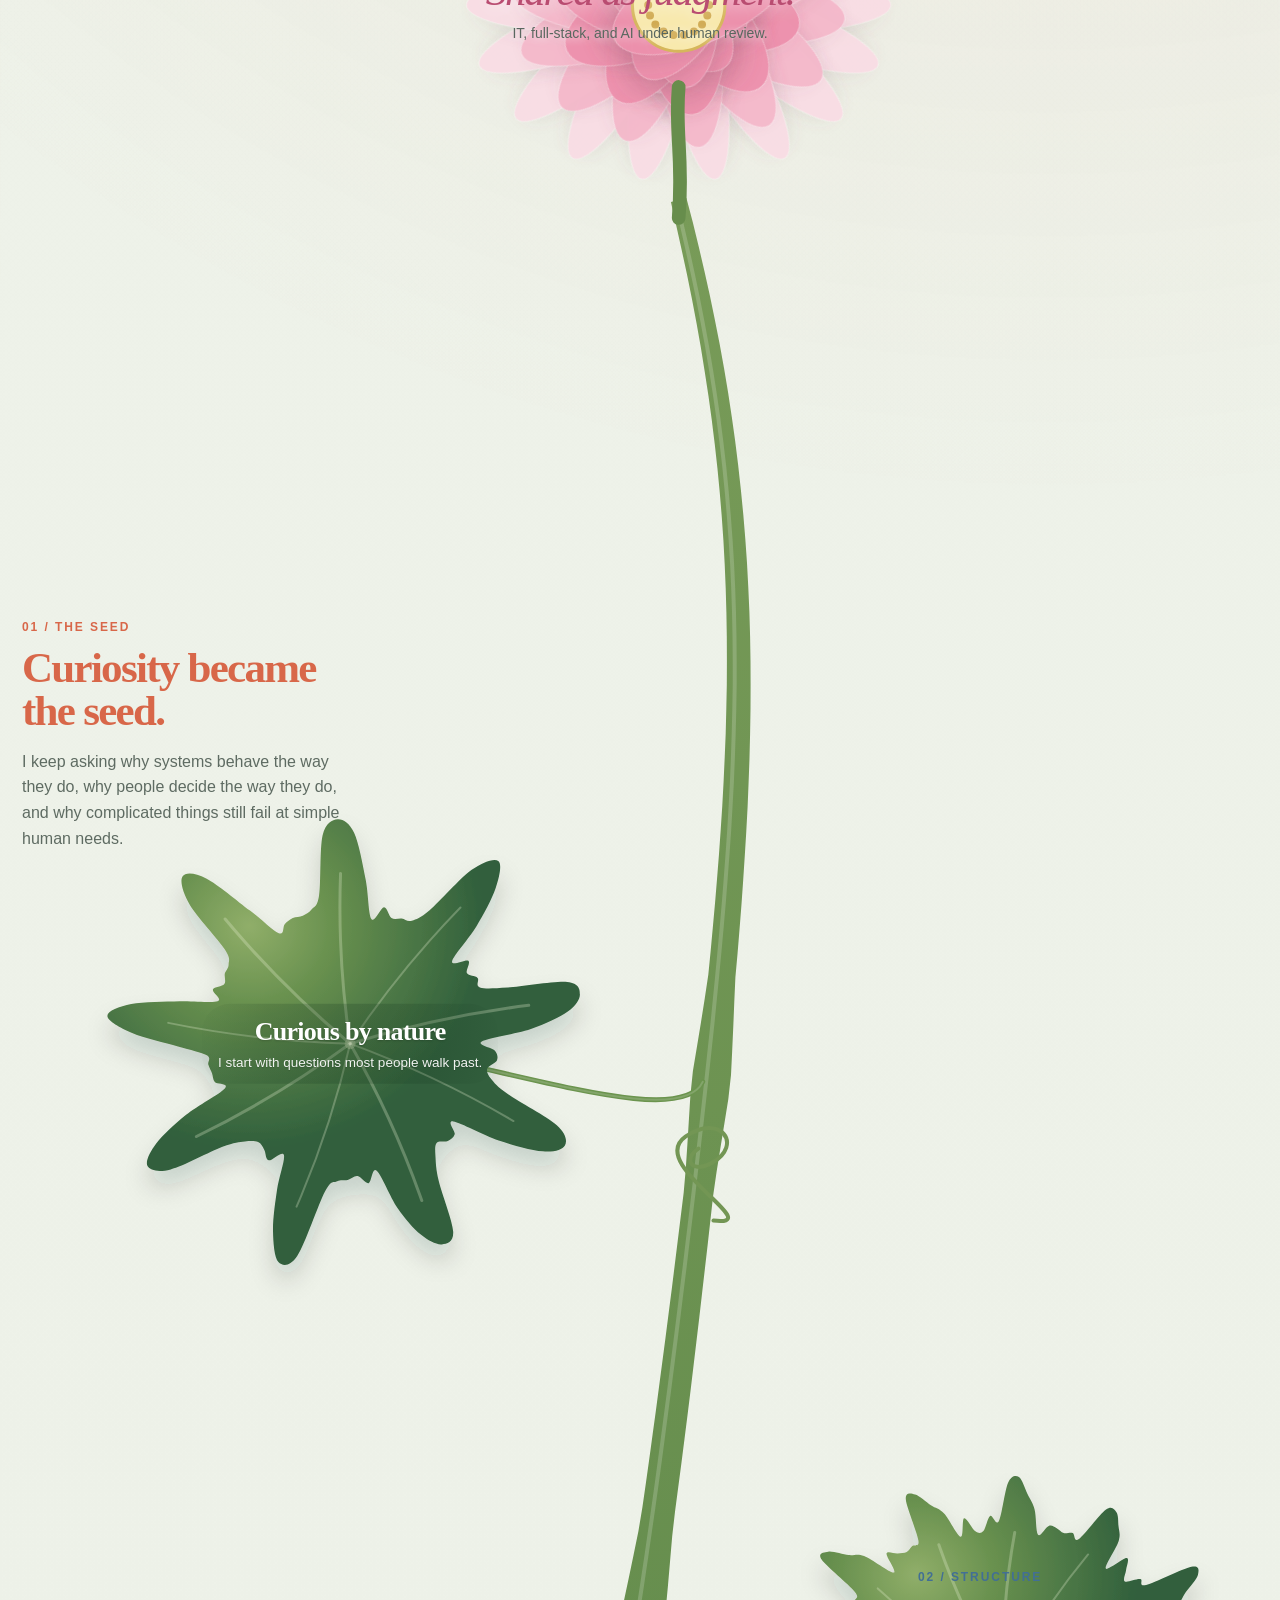
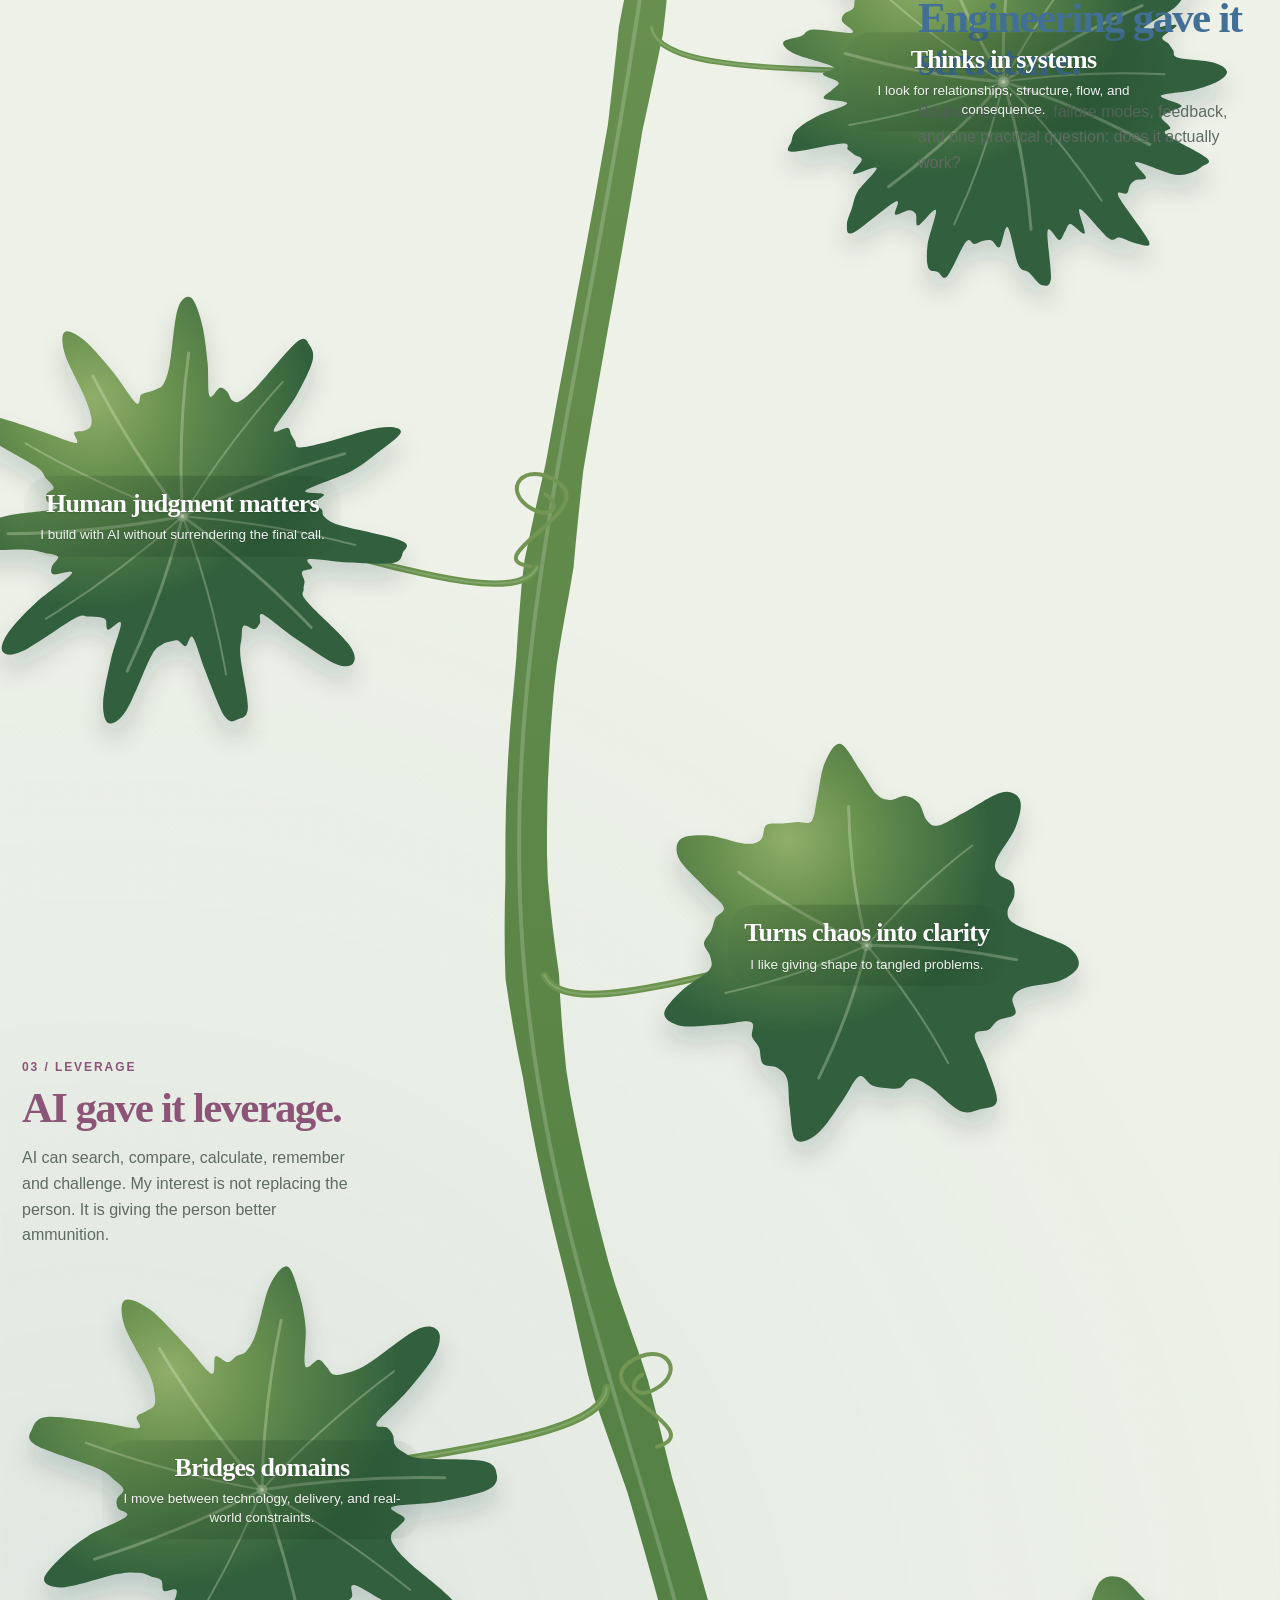
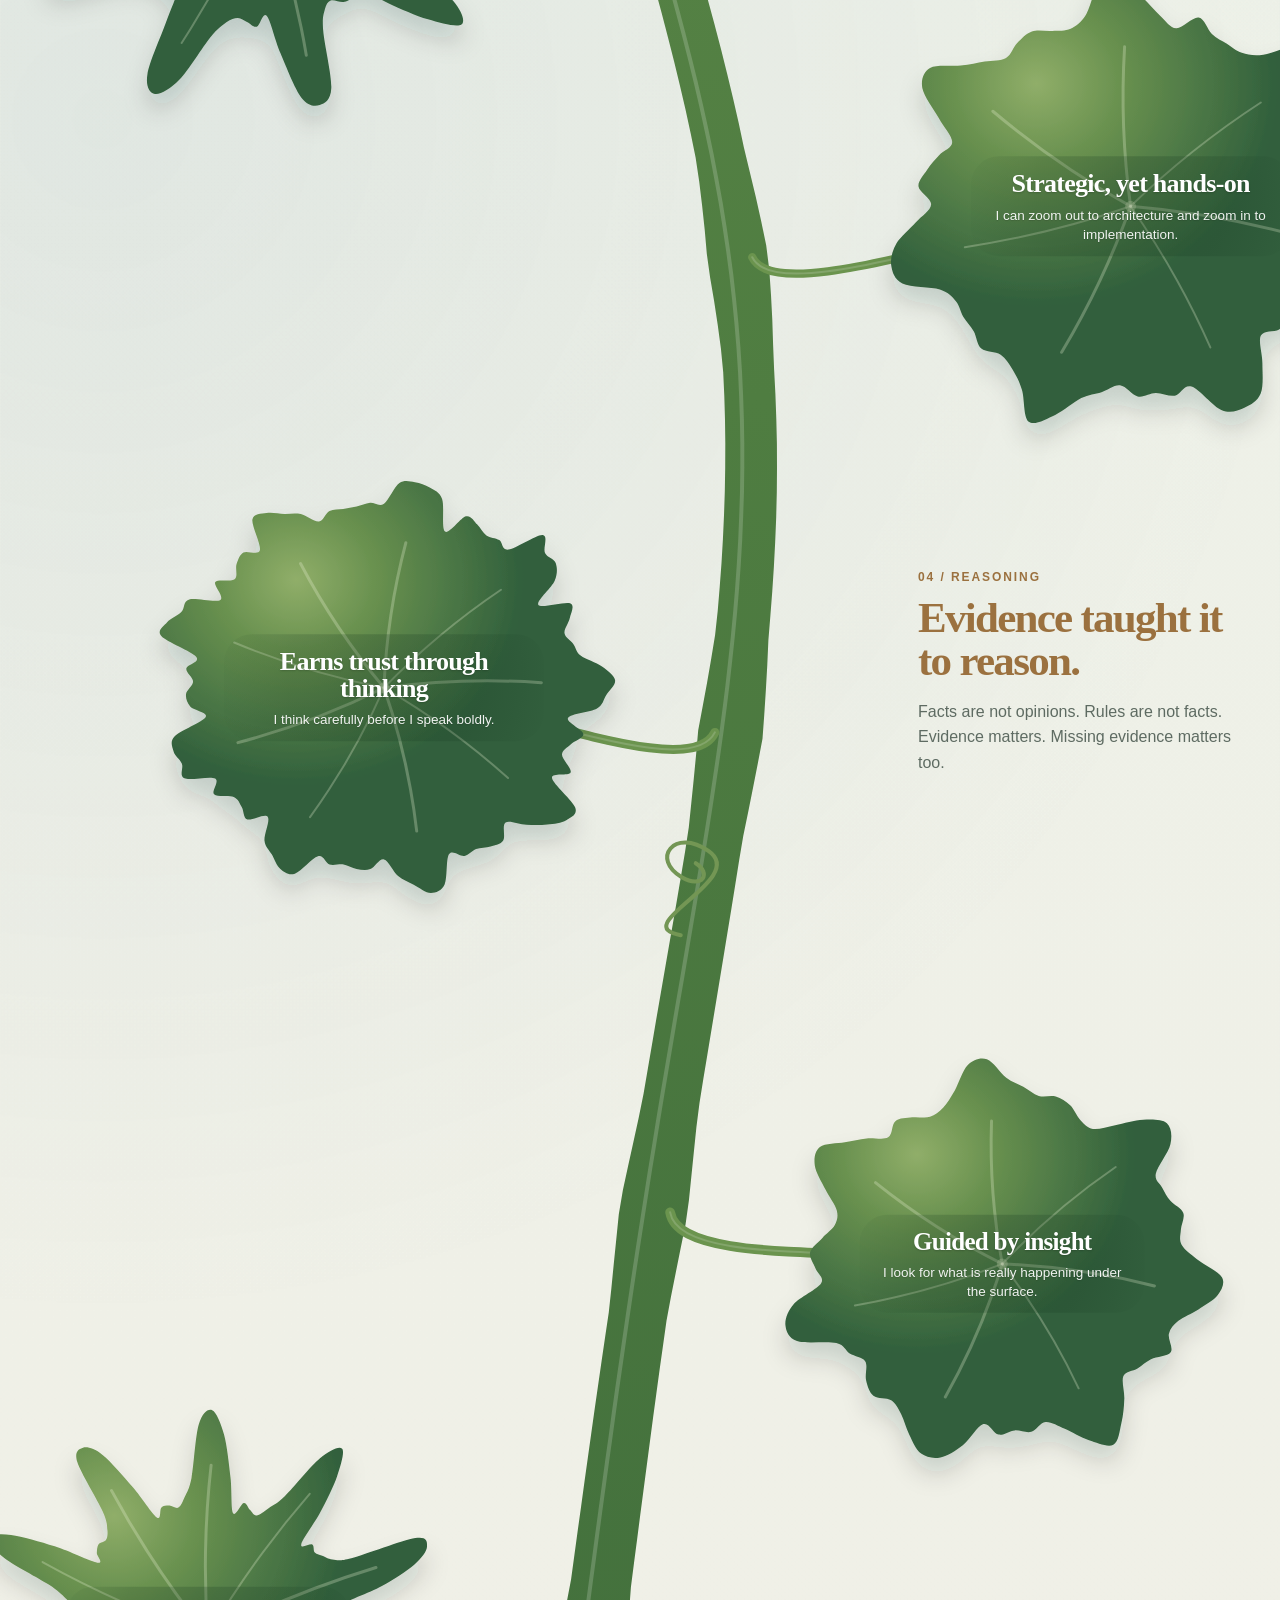
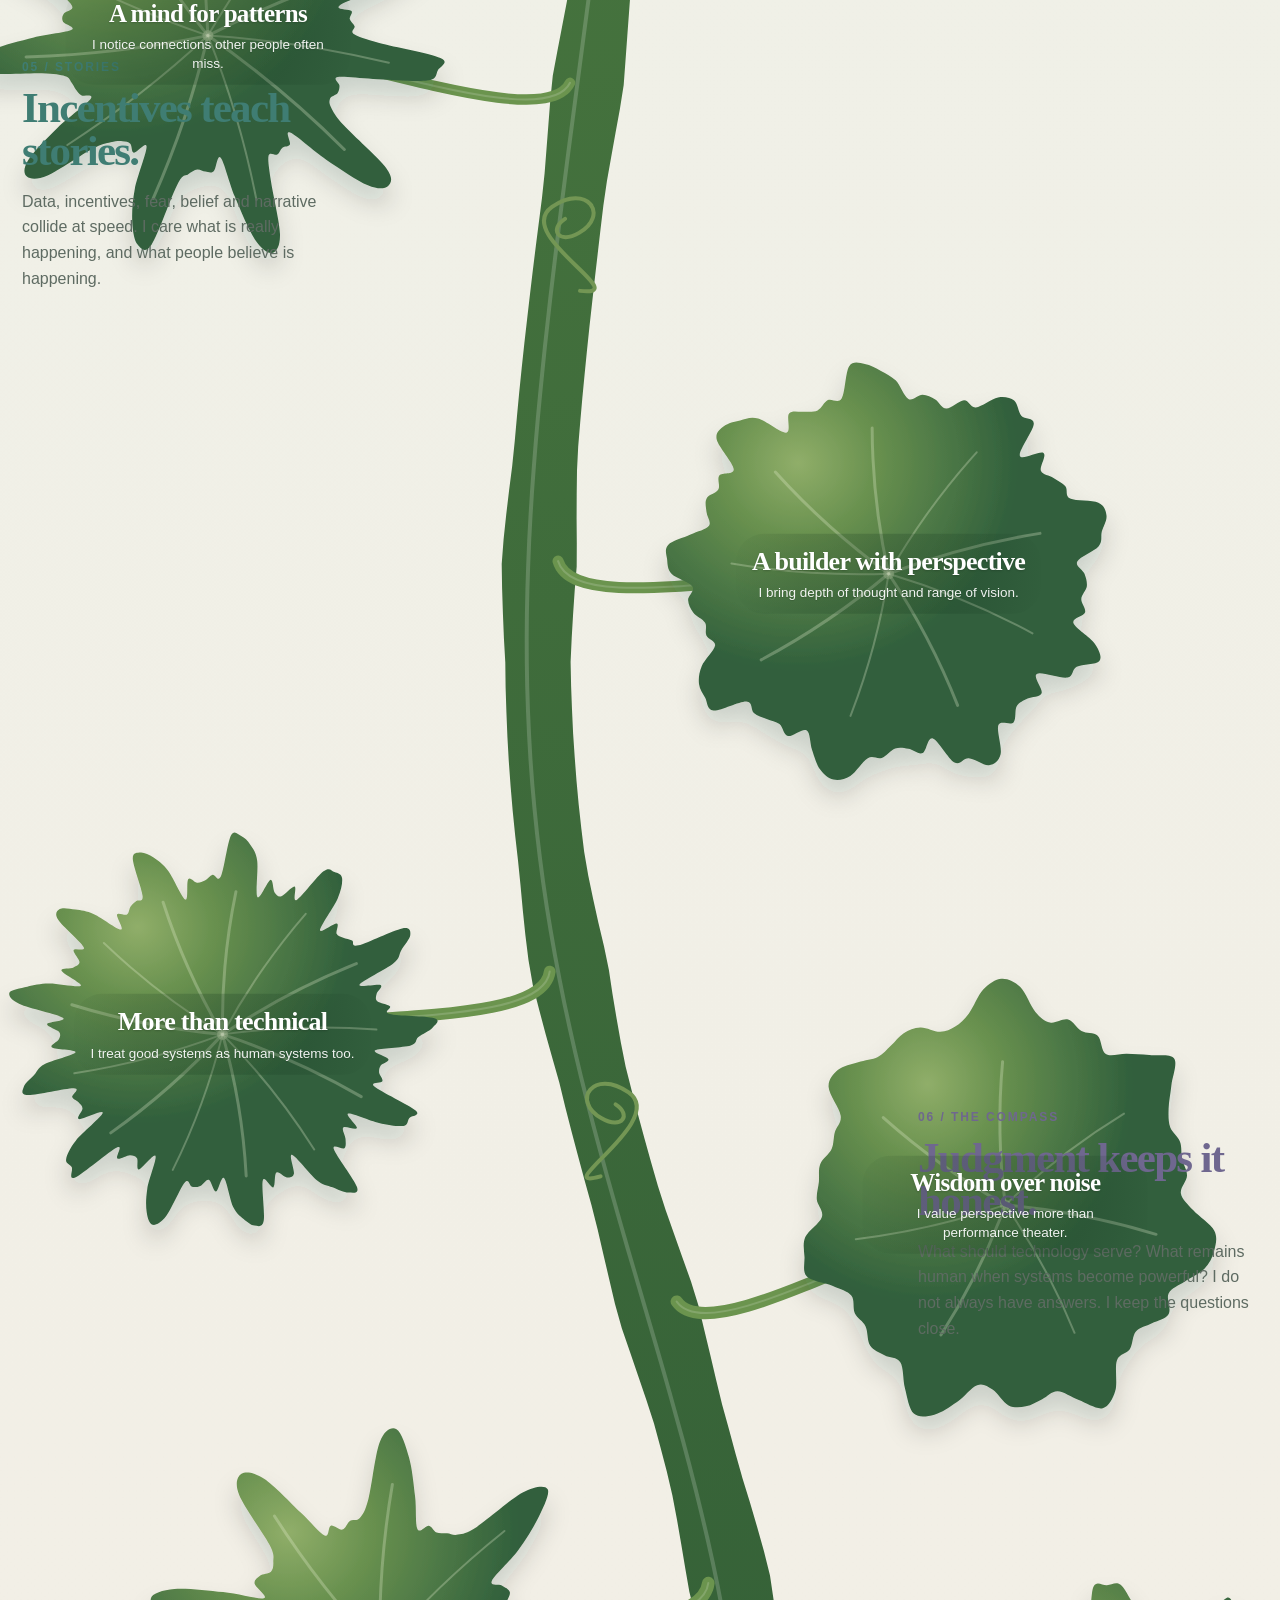
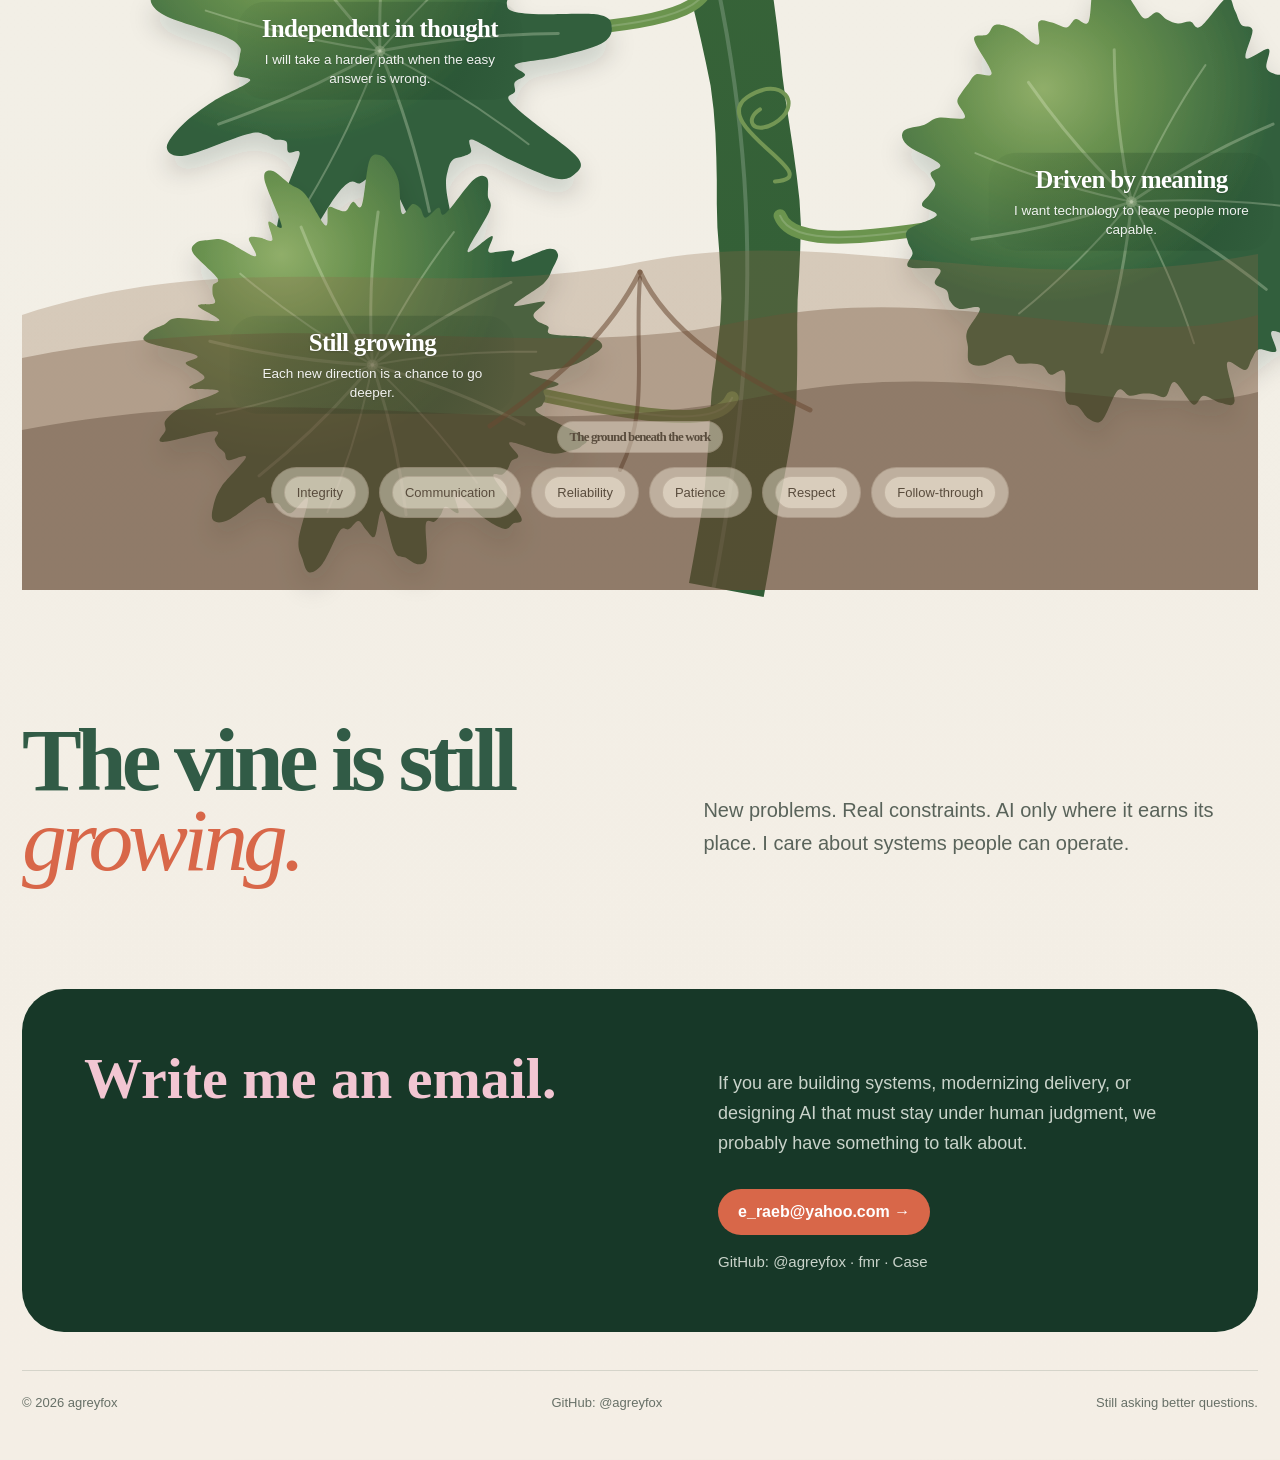
==== commit fb4b88b7: "fix(profile): restore balanced Restless Vine layout Rebuild from original vine HTML (div balance 0)." ====
--- a/index.html
+++ b/index.html
@@ -3,632 +3,851 @@
 <head>
 <meta charset="utf-8">
 <meta name="viewport" content="width=device-width,initial-scale=1">
-<title>agreyfox - IT advisor, full-stack, AI collaborator</title>
-<meta name="description" content="agreyfox: IT consultant and full-stack developer with 20+ years in information systems. AI solutions that stay under human review.">
-<meta property="og:title" content="agreyfox">
-<meta property="og:description" content="IT advisor. Full-stack delivery. AI under human judgment.">
+<title>agreyfox - The Restless Vine</title>
+<meta name="description" content="agreyfox - IT consultant, full-stack developer & AI collaborator. AI systems for work that still requires human judgment.">
+<meta property="og:title" content="agreyfox - The Restless Vine">
+<meta property="og:description" content="AI systems for work that still requires human judgment.">
 <meta property="og:type" content="website">
-<meta name="theme-color" content="#0c0f0e">
-<link rel="preconnect" href="https://fonts.bunny.net" crossorigin>
-<link href="https://fonts.bunny.net/css?family=dm-sans:400,500,600,700|outfit:400,500,600,700&display=swap" rel="stylesheet">
-<link rel="icon" href="/assets/favicon.svg" type="image/svg+xml">
+<meta name="twitter:card" content="summary">
+<meta name="theme-color" content="#edf1e8">
 <style>
-/* Design read: developer portfolio for B2B / hiring, trust-first cold monochrome + emerald.
-   Dials: VARIANCE 6 · MOTION 4 · DENSITY 4 (taste-skill) */
 :root{
-  --bg:#0c0f0e;
-  --bg-2:#131816;
-  --surface:#1a1f1d;
-  --ink:#e8eeeb;
-  --muted:#9aa8a1;
-  --faint:#6b7872;
-  --line:rgba(232,238,235,.09);
-  --accent:#3d9b84;
-  --accent-dim:rgba(61,155,132,.14);
-  --accent-ink:#0c0f0e;
-  --sans:"Outfit","DM Sans","PingFang SC","Noto Sans SC",system-ui,sans-serif;
-  --body:"DM Sans","PingFang SC","Noto Sans SC",system-ui,sans-serif;
-  --r:12px;
-  --shadow:0 24px 60px rgba(0,0,0,.35);
-  color-scheme:dark;
-}
-*,*::before,*::after{box-sizing:border-box}
+  --paper:#edf1e8;
+  --paper-warm:#f5f0e7;
+  --ink:#173828;
+  --muted:#68746b;
+  --coral:#d86749;
+  --blue:#426f95;
+  --plum:#8c5578;
+  --bronze:#9b713f;
+  --teal:#3f7d73;
+  --violet:#6f678f;
+  --stem:#38683f;
+  --stem-light:#719653;
+  --shadow:rgba(26,58,40,.18);
+}
+*{box-sizing:border-box}
 html{scroll-behavior:smooth}
 body{
-  margin:0;
-  background:var(--bg);
-  color:var(--ink);
-  font-family:var(--body);
-  font-size:16.5px;
-  line-height:1.65;
-  -webkit-font-smoothing:antialiased;
-}
-/* dual language: default EN */
+  margin:0;color:var(--ink);overflow-x:hidden;
+  background:
+    radial-gradient(circle at 82% 4%,rgba(216,103,73,.11),transparent 19%),
+    radial-gradient(circle at 8% 52%,rgba(66,111,149,.08),transparent 24%),
+    linear-gradient(180deg,#eef2e9 0%,#edf1e8 48%,#f4eee5 100%);
+  font-family:Inter,-apple-system,BlinkMacSystemFont,"Segoe UI",sans-serif;
+}
+body:before{
+  content:"";position:fixed;inset:0;z-index:100;pointer-events:none;opacity:.08;
+  background-image:url("data:image/svg+xml,%3Csvg xmlns='http://www.w3.org/2000/svg' width='160' height='160'%3E%3Cfilter id='n'%3E%3CfeTurbulence type='fractalNoise' baseFrequency='.9' numOctaves='2' stitchTiles='stitch'/%3E%3C/filter%3E%3Crect width='100%25' height='100%25' filter='url(%23n)' opacity='.15'/%3E%3C/svg%3E");
+}
+a{text-decoration:none;color:inherit}
 html[lang="en"] .zh{display:none!important}
 html[lang="zh-Hans"] .en{display:none!important}
-
-a{color:var(--accent);text-underline-offset:3px}
-a:hover{color:#6fc4b0}
-
-.skip{
-  position:absolute;left:-999px;top:0;
-  background:var(--accent);color:var(--accent-ink);
-  padding:.5rem 1rem;z-index:100;
-}
-.skip:focus{left:1rem;top:1rem}
-
-.shell{width:min(1120px,calc(100% - 2.5rem));margin:0 auto}
-
-/* nav: one line, height cap */
-.nav{
-  position:sticky;top:0;z-index:40;
-  height:64px;
-  display:flex;align-items:center;
-  background:rgba(12,15,14,.86);
-  backdrop-filter:blur(12px);
-  border-bottom:1px solid var(--line);
-}
-.nav .shell{
-  display:flex;align-items:center;justify-content:space-between;gap:1rem;
-  width:min(1120px,calc(100% - 2.5rem));
-}
-.logo{
-  font-family:var(--sans);
-  font-weight:700;
-  font-size:1.05rem;
-  letter-spacing:-.03em;
-  text-decoration:none;
-  color:var(--ink);
-}
-.logo span{color:var(--accent)}
-.nav-links{
-  display:flex;align-items:center;gap:.2rem 1.15rem;
-  font-size:.84rem;font-weight:600;
-}
-.nav-links a{
-  text-decoration:none;color:var(--muted);
-}
-.nav-links a:hover,.nav-links a:focus-visible{color:var(--ink)}
-.nav-links .cta{
-  background:var(--accent);color:var(--accent-ink)!important;
-  padding:.42rem .9rem;border-radius:999px;
-}
-.nav-links .cta:hover{filter:brightness(1.08);color:var(--accent-ink)!important}
-.lang{
-  display:inline-flex;border:1px solid var(--line);border-radius:999px;overflow:hidden;
-}
-.lang button{
-  border:0;background:transparent;color:var(--faint);
-  padding:.38rem .65rem;font:600 .72rem/1 var(--body);cursor:pointer;
-}
-.lang button[aria-pressed="true"]{background:var(--surface);color:var(--ink)}
-
-/* hero: asymmetric split, fits viewport */
+.lang-toggle{display:inline-flex;border:1px solid rgba(23,56,40,.16);border-radius:999px;overflow:hidden;vertical-align:middle}
+.lang-toggle button{border:0;background:transparent;padding:8px 11px;font:700 12px/1 system-ui,sans-serif;color:#68746b;cursor:pointer}
+.lang-toggle button[aria-pressed="true"]{background:#173828;color:#fff}
+
+.wrap{width:min(1260px,calc(100% - 44px));margin:auto}
+nav{
+  position:fixed;inset:0 0 auto;z-index:80;background:rgba(237,241,232,.72);
+  backdrop-filter:blur(15px);border-bottom:1px solid rgba(23,56,40,.10)
+}
+.navin{height:72px;display:flex;align-items:center;justify-content:space-between}
+.brand{font:700 20px/1 Georgia,serif}
+.navlinks{display:flex;gap:24px;align-items:center;font-size:13px}
+.navlinks a:last-child{background:var(--coral);color:#fff;padding:10px 16px;border-radius:999px}
+
 .hero{
-  min-height:min(100dvh,820px);
-  display:grid;
-  grid-template-columns:1.05fr .95fr;
-  gap:clamp(1.5rem,4vw,3.5rem);
-  align-items:center;
-  padding:clamp(2rem,5vw,3.5rem) 0 clamp(2.5rem,6vw,4rem);
-}
-.hero-copy{max-width:34rem}
-.hero h1{
-  font-family:var(--sans);
-  font-weight:600;
-  font-size:clamp(2.15rem,4.6vw,3.35rem);
-  letter-spacing:-.04em;
-  line-height:1.12;
-  margin:0 0 1rem;
-  text-wrap:balance;
-}
-.hero h1 em{
-  font-style:normal;
-  font-weight:600;
-  color:var(--accent);
-}
-.lede{
-  margin:0 0 1.5rem;
-  color:var(--muted);
-  font-size:1.05rem;
-  line-height:1.65;
-  max-width:36ch;
-}
-.lede strong{color:var(--ink);font-weight:600}
-.actions{display:flex;flex-wrap:wrap;gap:.65rem}
-.btn{
-  display:inline-flex;align-items:center;justify-content:center;
-  min-height:44px;padding:.65rem 1.15rem;
-  border-radius:999px;font-weight:650;font-size:.9rem;
-  text-decoration:none;border:1px solid transparent;
-  transition:transform .15s ease,background .15s ease,border-color .15s;
-}
-.btn:active{transform:scale(.98)}
-.btn-primary{background:var(--accent);color:var(--accent-ink)}
-.btn-primary:hover{filter:brightness(1.08);color:var(--accent-ink)}
-.btn-secondary{
-  background:transparent;border-color:var(--line);color:var(--ink);
-}
-.btn-secondary:hover{border-color:var(--accent);color:var(--accent)}
-
-.hero-visual{
-  position:relative;
-  border-radius:var(--r);
-  overflow:hidden;
-  aspect-ratio:4/3;
-  background:var(--surface);
-  box-shadow:var(--shadow);
-  border:1px solid var(--line);
-}
-.hero-visual img{
-  width:100%;height:100%;object-fit:cover;display:block;
-  filter:saturate(.85) contrast(1.05);
-}
-.hero-visual .cap{
-  position:absolute;left:0;right:0;bottom:0;
-  padding:.85rem 1rem;
-  background:linear-gradient(transparent,rgba(12,15,14,.85));
-  font-size:.78rem;font-weight:500;color:var(--muted);
-}
-
-/* metrics: not 3 equal cards - horizontal rule strip */
-.metrics{
-  display:grid;
-  grid-template-columns:repeat(4,1fr);
-  gap:0;
-  border-top:1px solid var(--line);
-  border-bottom:1px solid var(--line);
-  margin-bottom:clamp(3rem,8vw,5rem);
-}
-.metrics > div{padding:1.35rem 1rem 1.35rem 0}
-.metrics > div + div{border-left:1px solid var(--line);padding-left:1.25rem}
-.metrics b{
-  display:block;
-  font-family:var(--sans);
-  font-size:1.35rem;
-  font-weight:650;
-  letter-spacing:-.03em;
-  font-variant-numeric:tabular-nums;
-  margin-bottom:.25rem;
-}
-.metrics span{font-size:.8rem;color:var(--muted);line-height:1.4}
-
-/* sections */
-.block{padding:0 0 clamp(3rem,7vw,4.5rem)}
-.block h2{
-  font-family:var(--sans);
-  font-weight:600;
-  font-size:clamp(1.55rem,3vw,2rem);
-  letter-spacing:-.03em;
-  line-height:1.2;
-  margin:0 0 1rem;
-  max-width:18ch;
-  text-wrap:balance;
-}
-.block h2 em{font-style:normal;color:var(--accent)}
-.intro{
-  color:var(--muted);
-  max-width:48ch;
-  margin:0 0 1.75rem;
-  line-height:1.7;
-}
-
-/* work: asymmetric 2-col not 3 equal cards */
-.work-grid{
-  display:grid;
-  grid-template-columns:1.25fr .75fr;
-  gap:1rem;
-}
-.tile{
-  display:flex;flex-direction:column;
-  text-decoration:none;color:inherit;
-  background:var(--bg-2);
-  border:1px solid var(--line);
-  border-radius:var(--r);
-  overflow:hidden;
-  transition:border-color .15s,transform .15s;
-  min-height:100%;
-}
-.tile:hover{border-color:rgba(61,155,132,.4);transform:translateY(-2px);color:inherit}
-.tile-body{padding:1.35rem 1.4rem 1.5rem;flex:1;display:flex;flex-direction:column}
-.tile .tag{
-  font-size:.72rem;font-weight:650;color:var(--accent);
-  margin:0 0 .55rem;letter-spacing:.02em;
-}
-.tile h3{
-  font-family:var(--sans);
-  font-size:1.35rem;font-weight:650;
-  letter-spacing:-.02em;margin:0 0 .55rem;
-}
-.tile p{margin:0;color:var(--muted);font-size:.92rem;line-height:1.6;flex:1}
-.tile .go{
-  margin-top:1.1rem;
-  font-size:.85rem;font-weight:650;color:var(--accent);
-}
-.tile-media{
-  aspect-ratio:16/10;
-  background:
-    linear-gradient(145deg,rgba(61,155,132,.25),transparent 55%),
-    var(--surface);
-  border-bottom:1px solid var(--line);
-}
-.tile-media.gh{
-  background:
-    linear-gradient(160deg,rgba(61,155,132,.12),transparent 50%),
-    repeating-linear-gradient(0deg,transparent,transparent 23px,rgba(232,238,235,.04) 24px),
-    var(--surface);
-}
-
-/* approach: stacked, not numbered eyebrows spam */
-.steps{margin:0;padding:0;list-style:none}
-.steps li{
-  display:grid;
-  grid-template-columns:minmax(0,1fr);
-  gap:.35rem;
-  padding:1.35rem 0;
-  border-top:1px solid var(--line);
-}
-.steps li:last-child{border-bottom:1px solid var(--line)}
-.steps h3{
-  margin:0;
-  font-size:1.05rem;font-weight:650;
-  letter-spacing:-.015em;
-}
-.steps p{margin:0;color:var(--muted);font-size:.95rem;max-width:54ch;line-height:1.65}
-.note{
-  display:inline-block;
-  margin-top:.45rem;
-  font-size:.8rem;font-weight:600;
-  color:var(--accent);
-  background:var(--accent-dim);
-  padding:.28rem .6rem;border-radius:6px;
-  line-height:1.4;
-}
-.note a{color:var(--accent);font-weight:700}
-
-/* contact */
+  min-height:100vh;padding:118px 0 62px;
+  display:grid;grid-template-columns:1.02fr .98fr;gap:56px;align-items:center
+}
+.kicker{font-size:12px;font-weight:800;letter-spacing:.18em;text-transform:uppercase;color:var(--coral)}
+.hero h1{font:700 clamp(58px,7vw,114px)/.88 Georgia,serif;letter-spacing:-.055em;margin:20px 0 30px}
+.hero h1 em{font-weight:400;color:var(--coral)}
+.hero p{font-size:20px;line-height:1.64;color:#526057;max-width:700px}
+.hero-actions{display:flex;gap:12px;margin-top:30px;flex-wrap:wrap}
+.button{padding:14px 20px;border-radius:999px;font-weight:750;font-size:14px;background:var(--ink);color:#fff}
+.button.ghost{background:transparent;border:1px solid rgba(66,111,149,.35);color:var(--blue)}
+.handle-row{margin-top:18px;display:flex;gap:12px;flex-wrap:wrap}
+.handle-pill{display:inline-flex;align-items:center;gap:8px;padding:9px 13px;border-radius:999px;background:rgba(23,56,40,.055);font-size:13px;color:#405047}
+
+.hero-art{height:650px;position:relative}
+.hero-art .sun{
+  position:absolute;width:250px;height:250px;border-radius:50%;right:36px;top:28px;
+  background:radial-gradient(circle at 35% 30%,#fff1ce,#f2c890 58%,#e5ad7f);opacity:.68
+}
+.hero-art svg{position:absolute;inset:0;width:100%;height:100%}
+.hero-note{
+  position:absolute;right:4px;bottom:44px;width:300px;padding:22px 24px;
+  background:rgba(203,220,145,.94);border-radius:8px 8px 66px 8px;transform:rotate(2deg);
+  box-shadow:0 22px 50px var(--shadow)
+}
+.hero-note b{display:block;font:700 28px/1.05 Georgia,serif;margin-bottom:10px}
+.hero-note span{font-size:14px;color:#3e533f}
+
+.identity-strip{
+  border-top:1px solid rgba(23,56,40,.12);border-bottom:1px solid rgba(23,56,40,.12);
+  padding:20px 0;background:rgba(255,255,255,.18)
+}
+.identity-grid{display:grid;grid-template-columns:1.2fr repeat(3,1fr);gap:18px;align-items:center}
+.identity-grid strong{font-family:Georgia,serif;font-size:24px}
+.identity-grid span{font-size:13px;color:#566258}
+
+.intro{text-align:center;max-width:860px;margin:0 auto;padding:95px 0 58px}
+.intro h2{font:700 clamp(50px,6vw,92px)/.94 Georgia,serif;letter-spacing:-.05em;margin:0 0 24px;color:#315b46}
+.intro p{font-size:20px;line-height:1.64;color:var(--muted)}
+
+.story-stage{position:relative;min-height:7200px}
+#plantSvg{position:absolute;inset:0;width:100%;height:100%;overflow:visible}
+
+.flower-quote{
+  position:absolute;left:50%;top:136px;transform:translateX(-50%);
+  width:470px;max-width:40vw;text-align:center;z-index:26
+}
+.flower-quote .line{
+  font:700 clamp(30px,3.3vw,45px)/1.02 Georgia,serif;
+  letter-spacing:-.045em;color:#214233;text-shadow:0 2px 18px rgba(255,255,255,.78)
+}
+.flower-quote .line em{font-weight:400;color:#b94c71}
+.flower-quote .sub{
+  margin:12px auto 0;font-size:14px;color:#59675f;line-height:1.4;
+  max-width:370px;text-shadow:0 1px 10px rgba(255,255,255,.9)
+}
+.soil-labels{
+  position:absolute;left:50%;bottom:72px;transform:translateX(-50%);z-index:28;
+  width:min(840px,calc(100% - 40px));text-align:center;color:#4c453c;
+}
+.soil-labels h3{
+  margin:0 0 14px;font:700 30px/1.05 Georgia,serif;letter-spacing:-.03em;color:#4a3b2b;
+}
+.soil-labels .soil-words{display:flex;justify-content:center;gap:10px;flex-wrap:wrap}
+.soil-labels span{
+  display:inline-block;padding:8px 12px;border-radius:999px;
+  background:rgba(255,248,230,.42);border:1px solid rgba(88,65,42,.18);
+  font-size:13px;color:#594c3d;
+}
+
+.story-copy{position:absolute;width:340px;z-index:20;--chapter-color:var(--coral)}
+.story-copy.left{left:0}.story-copy.right{right:0}
+.story-copy .n{font-size:12px;font-weight:800;letter-spacing:.16em;color:var(--chapter-color)}
+.story-copy h3{
+  font:700 43px/1.01 Georgia,serif;letter-spacing:-.04em;margin:12px 0 16px;
+  color:var(--chapter-color)
+}
+.story-copy p{font-size:16px;line-height:1.6;color:#5e6b62;margin:0}
+.story-copy.seed{--chapter-color:var(--coral)}
+.story-copy.structure{--chapter-color:var(--blue)}
+.story-copy.leverage{--chapter-color:var(--plum)}
+.story-copy.reasoning{--chapter-color:var(--bronze)}
+.story-copy.stories{--chapter-color:var(--teal)}
+.story-copy.compass{--chapter-color:var(--violet)}
+
+.leaf-content{
+  position:absolute;z-index:25;transform:translate(-50%,-50%);pointer-events:none;
+  display:flex;align-items:center;justify-content:center;text-align:center
+}
+.leaf-content .panel{
+  padding:14px 16px 12px;max-width:100%;
+  background:radial-gradient(circle at 50% 40%,rgba(16,49,27,.24),rgba(16,49,27,.17) 56%,rgba(16,49,27,.10) 76%,transparent 100%);
+  border-radius:28px
+}
+.leaf-content h3{margin:0 0 8px;font:700 24px/1.05 Georgia,serif;letter-spacing:-.028em;color:#fff;text-shadow:0 1px 2px rgba(0,0,0,.18)}
+.leaf-content p{margin:0;font-size:13.5px;line-height:1.42;color:rgba(255,255,255,.93);text-shadow:0 1px 1px rgba(0,0,0,.14)}
+.leaf-content.small{width:220px}.leaf-content.small h3{font-size:21px}
+.leaf-content.mid{width:250px}
+.leaf-content.wide{width:285px}.leaf-content.wide h3{font-size:25px}
+.leaf-content.xwide{width:320px}.leaf-content.xwide h3{font-size:26px}
+
+.grasshopper{
+  position:fixed;z-index:60;width:94px;height:68px;left:0;top:0;pointer-events:none;
+  transform-origin:50% 72%;filter:drop-shadow(0 8px 7px rgba(23,56,35,.24))
+}
+.grasshopper svg{width:100%;height:100%;overflow:visible}
+.jump-note{
+  position:fixed;z-index:59;pointer-events:none;font-family:"Comic Sans MS","Bradley Hand",cursive;
+  color:#406d44;font-size:14px;max-width:220px;opacity:0;transition:opacity .22s ease
+}
+
+.closing{padding:130px 0 50px;display:grid;grid-template-columns:1.06fr .94fr;gap:56px;align-items:end}
+.closing h2{font:700 clamp(60px,7vw,108px)/.89 Georgia,serif;letter-spacing:-.055em;margin:0;color:#315b46}
+.closing h2 em{font-weight:400;color:var(--coral)}
+.closing p{font-size:20px;line-height:1.64;color:#59635a}
 .contact{
-  background:var(--bg-2);
-  border:1px solid var(--line);
-  border-radius:var(--r);
-  padding:clamp(1.5rem,4vw,2.25rem);
-}
-.contact h2{margin:0 0 .75rem}
-.contact .lead{color:var(--muted);max-width:48ch;margin:0 0 1.15rem}
-.scope{list-style:none;margin:0 0 1.35rem;padding:0}
-.scope li{
-  padding:.3rem 0;
-  font-size:.9rem;color:var(--muted);
-  padding-left:.9rem;position:relative;
-}
-.scope li::before{
-  content:"";position:absolute;left:0;top:.65em;
-  width:5px;height:5px;border-radius:50%;background:var(--accent);
-}
-.scope li.out{opacity:.55}
-.scope li.out::before{background:var(--faint)}
-.mail{
-  display:inline-block;
-  font-size:1.2rem;font-weight:650;
-  color:var(--ink);text-decoration:none;
-  border-bottom:1px solid var(--line);
-  margin-bottom:.75rem;
-}
-.mail:hover{color:var(--accent);border-color:var(--accent)}
-.meta{font-size:.85rem;color:var(--faint);margin:0;line-height:1.6}
-.meta a{color:var(--muted)}
-
-footer{
-  border-top:1px solid var(--line);
-  padding:1.35rem 0 2.25rem;
-  font-size:.8rem;color:var(--faint);
-}
-.foot{
-  display:flex;flex-wrap:wrap;gap:.5rem 1.25rem;
-  justify-content:space-between;align-items:center;
-}
-footer a{color:var(--faint);text-decoration:none;font-weight:600}
-footer a:hover{color:var(--ink)}
-
-@media(max-width:900px){
-  .hero{grid-template-columns:1fr;min-height:auto;padding-top:2rem}
-  .hero-visual{max-width:520px}
-  .metrics,.metrics > div{ }
-  .metrics{grid-template-columns:1fr 1fr}
-  .metrics > div + div{border-left:0}
-  .metrics > div:nth-child(odd){border-right:1px solid var(--line)}
-  .metrics > div:nth-child(n+3){border-top:1px solid var(--line)}
-  .work-grid{grid-template-columns:1fr}
-}
-@media(max-width:720px){
-  .nav-links a:not(.cta):not(.keep){display:none}
-  .metrics{grid-template-columns:1fr}
-  .metrics > div:nth-child(odd){border-right:0}
-  .metrics > div + div{border-top:1px solid var(--line);padding-left:0}
+  margin:60px 0 0;background:#173828;color:white;border-radius:42px;padding:62px;
+  display:grid;grid-template-columns:1.1fr .9fr;gap:50px
+}
+.contact h3{font:700 58px/.95 Georgia,serif;margin:0;color:#f2c6d2}
+.contact p{font-size:18px;line-height:1.65;color:#c9d3ca}
+.contact a.mail{display:inline-block;margin-top:12px;padding:14px 20px;border-radius:999px;background:var(--coral);font-weight:750}
+.github-line{margin-top:18px;color:#c9d3ca;font-size:15px}
+footer{padding:38px 0 50px;font-size:13px;color:#677067}
+.footer{border-top:1px solid rgba(24,54,37,.14);padding-top:24px;display:flex;justify-content:space-between;gap:12px;flex-wrap:wrap}
+
+@media(max-width:950px){
+  .hero{grid-template-columns:1fr}.hero-art{height:560px}
+  .navlinks a:not(:last-child){display:none}
+  .identity-grid{grid-template-columns:1fr 1fr}
+  .story-copy{width:250px}.story-copy h3{font-size:32px}
+  .leaf-content{transform:translate(-50%,-50%) scale(.84)}
+  .flower-quote{top:150px;width:340px;max-width:52vw}
+  .closing,.contact{grid-template-columns:1fr}
+}
+@media(max-width:680px){
+  .identity-grid{grid-template-columns:1fr}
+  .story-copy{width:44%}.story-copy h3{font-size:27px}.story-copy p{font-size:14px}
+  .leaf-content{transform:translate(-50%,-50%) scale(.70)}
+  .flower-quote{top:155px;width:280px;max-width:70vw}.flower-quote .line{font-size:24px}.flower-quote .sub{font-size:12px}
+  .contact{padding:34px}
 }
 @media(prefers-reduced-motion:reduce){
   html{scroll-behavior:auto}
-  .btn:active,.tile:hover{transform:none}
-}
-
-/* light mode tokens (system) */
-@media(prefers-color-scheme:light){
-  :root{
-    --bg:#f3f5f4;
-    --bg-2:#fff;
-    --surface:#e8ecea;
-    --ink:#121816;
-    --muted:#4f5c56;
-    --faint:#6d7a74;
-    --line:rgba(18,24,22,.1);
-    --accent:#2a7a68;
-    --accent-dim:rgba(42,122,104,.12);
-    --accent-ink:#fff;
-    --shadow:0 20px 50px rgba(18,24,22,.08);
-    color-scheme:light;
-  }
-  .nav{background:rgba(243,245,244,.9)}
-  .hero-visual .cap{
-    background:linear-gradient(transparent,rgba(18,24,22,.55));
-    color:#e8eeeb;
-  }
+  .grasshopper,.jump-note{display:none!important}
 }
 </style>
 </head>
 <body>
-<a class="skip" href="#main">
-  <span class="en">Skip to content</span>
-  <span class="zh">跳到正文</span>
-</a>
-
-<header class="nav">
-  <div class="shell">
-    <a class="logo" href="/">agre<span>y</span>fox</a>
-    <nav class="nav-links" aria-label="Primary">
-      <a class="keep" href="#work"><span class="en">Work</span><span class="zh">作品</span></a>
-      <a class="keep" href="#approach"><span class="en">Approach</span><span class="zh">方法</span></a>
-      <a class="keep" href="#contact"><span class="en">Contact</span><span class="zh">联系</span></a>
-      <a class="keep" href="case.html"><span class="en">Case</span><span class="zh">案例</span></a>
-      <a class="cta" href="mailto:e_raeb@yahoo.com"><span class="en">Email</span><span class="zh">邮件</span></a>
-      <div class="lang" role="group" aria-label="Language">
+<nav>
+  <div class="wrap navin">
+    <div class="brand">agreyfox</div>
+    <div class="navlinks">
+      <a href="#story"><span class="en">Story</span><span class="zh">故事</span></a>
+      <a href="#ideas"><span class="en">Ideas</span><span class="zh">思路</span></a>
+      <a href="#contact"><span class="en">Contact</span><span class="zh">联系</span></a>
+      <a href="case.html"><span class="en">Case</span><span class="zh">案例</span></a>
+      <a href="https://github.com/agreyfox" target="_blank" rel="noreferrer">GitHub</a>
+      <a href="mailto:e_raeb@yahoo.com"><span class="en">Email</span><span class="zh">邮件</span></a>
+      <span class="lang-toggle" role="group" aria-label="Language">
         <button type="button" id="langEn" aria-pressed="true">EN</button>
         <button type="button" id="langZh" aria-pressed="false">中文</button>
+      </span>
+    </div>
+  </div>
+</nav>
+
+<div class="wrap">
+  <section class="hero">
+    <div>
+      <div class="kicker"><span class="en">IT · Full-stack · AI systems</span><span class="zh">信息化 · 全栈 · 智能系统</span></div>
+      <h1><span class="en">AI for work that still requires <em>judgment.</em></span><span class="zh">为仍需<em>判断力</em>的工作，构建可靠的 AI。</span></h1>
+      <p><span class="en"><strong>IT advisor and full-stack builder.</strong> Twenty-plus years shipping information systems. I pair engineering discipline with AI that stays under human review.</span><span class="zh"><strong>IT 顾问与全栈开发者。</strong>二十余年信息化系统交付经验。把工程纪律与「必须经人审核」的 AI 能力结合，服务真实业务约束。</span></p>
+      <div class="hero-actions">
+        <a class="button" data-hop data-joke="first leaf, then another question." data-hop-y=".05" href="#story"><span class="en">Follow the vine</span><span class="zh">顺着藤蔓看下去</span></a>
+        <a class="button ghost" data-hop data-joke="email is still a surprisingly good protocol." data-hop-y=".05" href="mailto:e_raeb@yahoo.com"><span class="en">Email</span><span class="zh">写邮件</span></a>
       </div>
-    </nav>
+      <div class="handle-row">
+        <span class="handle-pill" data-hop data-joke="yes, the fox is grey." data-hop-y=".05">GitHub: <strong>@agreyfox</strong></span>
+        <span class="handle-pill" data-hop data-joke="direct line." data-hop-y=".05">Email: <strong>e_raeb@yahoo.com</strong></span>
+      </div>
+    </div>
+
+    <div class="hero-art">
+      <div class="sun"></div>
+      <svg viewBox="0 0 620 650" aria-hidden="true">
+        <defs>
+          <linearGradient id="heroStem" x1="0" y1="1" x2="0" y2="0">
+            <stop offset="0" stop-color="#315d36"/>
+            <stop offset=".58" stop-color="#567f45"/>
+            <stop offset="1" stop-color="#789d59"/>
+          </linearGradient>
+          <radialGradient id="avocadoSkin" cx="32%" cy="24%">
+            <stop offset="0" stop-color="#88aa62"/>
+            <stop offset=".42" stop-color="#587d43"/>
+            <stop offset="1" stop-color="#31583a"/>
+          </radialGradient>
+          <radialGradient id="avocadoFlesh" cx="38%" cy="28%">
+            <stop offset="0" stop-color="#edf3b6"/>
+            <stop offset=".7" stop-color="#c8dc7f"/>
+            <stop offset="1" stop-color="#a7c565"/>
+          </radialGradient>
+          <filter id="heroShadow" x="-40%" y="-40%" width="180%" height="180%">
+            <feDropShadow dx="0" dy="14" stdDeviation="12" flood-color="#183625" flood-opacity=".18"/>
+          </filter>
+        </defs>
+
+        <path d="M352 618 C345 555 367 507 344 442 C322 379 349 322 338 255 C328 193 350 134 338 62"
+              fill="none" stroke="url(#heroStem)" stroke-width="18" stroke-linecap="round"/>
+
+        <path d="M345 475 C296 457 247 423 201 375" fill="none" stroke="#6d9550" stroke-width="10" stroke-linecap="round"/>
+        <path d="M338 352 C285 337 238 301 194 252" fill="none" stroke="#75a05a" stroke-width="8" stroke-linecap="round"/>
+        <path d="M341 226 C301 209 271 180 244 145" fill="none" stroke="#80a861" stroke-width="7" stroke-linecap="round"/>
+
+        <path d="M344 410 C394 385 439 350 477 306" fill="none" stroke="#6d9550" stroke-width="9" stroke-linecap="round"/>
+        <path d="M339 286 C391 264 431 226 462 182" fill="none" stroke="#78a15b" stroke-width="7" stroke-linecap="round"/>
+        <path d="M472 303 C500 273 537 274 552 304 C529 325 495 329 472 303Z" fill="#6e974f" filter="url(#heroShadow)"/>
+        <path d="M458 180 C485 148 522 148 539 177 C517 201 481 205 458 180Z" fill="#83aa61" filter="url(#heroShadow)"/>
+        <path d="M474 304 L536 303" stroke="rgba(240,248,219,.30)" stroke-width="2"/>
+        <path d="M460 180 L523 177" stroke="rgba(240,248,219,.30)" stroke-width="2"/>
+
+        <g transform="translate(184 397) rotate(-12)" filter="url(#heroShadow)">
+          <path d="M0 -68 C45 -45 59 3 43 47 C30 82 -31 82 -45 48 C-62 6 -45 -46 0 -68Z" fill="url(#avocadoSkin)"/>
+          <path d="M0 -50 C34 -31 44 5 32 39 C22 64 -22 64 -33 40 C-46 8 -34 -32 0 -50Z" fill="url(#avocadoFlesh)"/>
+          <circle cx="0" cy="22" r="20" fill="#9b7449"/>
+          <text x="0" y="-18" text-anchor="middle" font-family="Georgia,serif" font-size="14" font-weight="700" fill="#274331">Ask better</text>
+          <text x="0" y="-2" text-anchor="middle" font-family="Georgia,serif" font-size="14" font-weight="700" fill="#274331">questions</text>
+        </g>
+
+        <g transform="translate(177 273) rotate(10)" filter="url(#heroShadow)">
+          <path d="M0 -62 C42 -41 55 2 40 43 C27 76 -28 77 -42 44 C-58 5 -42 -42 0 -62Z" fill="url(#avocadoSkin)"/>
+          <path d="M0 -46 C31 -29 42 4 30 35 C20 59 -20 60 -31 37 C-43 6 -31 -30 0 -46Z" fill="url(#avocadoFlesh)"/>
+          <circle cx="0" cy="18" r="18" fill="#9b7449"/>
+          <text x="0" y="-14" text-anchor="middle" font-family="Georgia,serif" font-size="13" font-weight="700" fill="#274331">See the</text>
+          <text x="0" y="1" text-anchor="middle" font-family="Georgia,serif" font-size="13" font-weight="700" fill="#274331">pattern</text>
+        </g>
+
+        <g transform="translate(229 155) rotate(-9)" filter="url(#heroShadow)">
+          <path d="M0 -57 C38 -38 50 0 37 38 C25 68 -25 69 -38 40 C-52 4 -38 -39 0 -57Z" fill="url(#avocadoSkin)"/>
+          <path d="M0 -42 C29 -27 38 3 28 31 C18 52 -18 53 -29 33 C-40 5 -29 -27 0 -42Z" fill="url(#avocadoFlesh)"/>
+          <circle cx="0" cy="17" r="16" fill="#9b7449"/>
+          <text x="0" y="-11" text-anchor="middle" font-family="Georgia,serif" font-size="12" font-weight="700" fill="#274331">Keep judgment</text>
+          <text x="0" y="3" text-anchor="middle" font-family="Georgia,serif" font-size="12" font-weight="700" fill="#274331">human</text>
+        </g>
+
+        <path d="M338 63 C329 30 358 18 372 39 C383 57 360 72 348 56 C339 44 350 35 357 43"
+              fill="none" stroke="#789d59" stroke-width="6" stroke-linecap="round"/>
+      </svg>
+      <div class="hero-note" data-hop data-joke="ship, then refine." data-hop-y=".03">
+        <b><span class="en">Still shipping.</span><span class="zh">仍在交付。</span></b>
+        <span class="en">Consulting, systems, and AI that earns its place in real workflows.</span><span class="zh">咨询、系统，以及能进入真实流程的 AI。</span>
+      </div>
+    </div>
+  </section>
+</div>
+
+<section class="identity-strip">
+  <div class="wrap identity-grid">
+    <strong data-hop data-joke="still easier to spell than a product roadmap." data-hop-y=".05">agreyfox</strong>
+    <span data-hop data-joke="AI, but with adult supervision." data-hop-y=".05">AI systems · human judgment</span>
+    <span data-hop data-joke="relations keep escaping tables." data-hop-y=".05">Graph thinking · agent workflows</span>
+    <span data-hop data-joke="github.com/agreyfox" data-hop-y=".05">@agreyfox · open to new directions</span>
   </div>
-</header>
-
-<main id="main" class="shell">
-  <!-- HERO -->
-  <section class="hero">
-    <div class="hero-copy">
-      <h1 class="en">AI for work that still needs <em>judgment</em></h1>
-      <h1 class="zh">为仍需<em>判断力</em>的工作构建 AI</h1>
-      <p class="lede en">
-        <strong>IT advisor and full-stack builder.</strong>
-        Twenty-plus years shipping information systems. I pair engineering discipline with AI that stays under human review.
-      </p>
-      <p class="lede zh">
-        <strong>IT 顾问与全栈开发者。</strong>
-        二十余年信息化系统交付经验。把工程纪律与「必须经人审核」的 AI 能力结合，服务真实业务约束。
-      </p>
-      <div class="actions">
-        <a class="btn btn-primary" href="#work">
-          <span class="en">View work</span><span class="zh">查看作品</span>
-        </a>
-        <a class="btn btn-secondary" href="mailto:e_raeb@yahoo.com">
-          <span class="en">Email</span><span class="zh">写邮件</span>
-        </a>
+</section>
+
+<div class="wrap">
+  <section class="intro" id="story" data-hop data-joke="the story is longer than the README." data-hop-y=".08">
+    <div class="kicker"><span class="en">The story grows downward</span><span class="zh">故事向下生长</span></div>
+    <h2><span class="en">The flower is visible.<br>The growth happened below.</span><span class="zh">花在明处。<br>长在暗处。</span></h2>
+    <p><span class="en">Curiosity starts the work. Engineering makes it reliable. AI multiplies it only where judgment still sits with people.</span><span class="zh">以问题为起点；用工程保证可靠；只在「判断仍应属于人」之处引入 AI。</span></p>
+  </section>
+
+  <section class="story-stage" id="ideas">
+    <svg id="plantSvg" aria-hidden="true"></svg>
+
+    <div class="flower-quote" data-hop data-joke="wisdom, now available in flower format." data-hop-y=".02">
+      <div class="line"><span class="en">Grown from curiosity.<br><em>Shared as judgment.</em></span><span class="zh">由好奇生长。<br><em>以判断交付。</em></span></div>
+      <div class="sub"><span class="en">IT, full-stack, and AI under human review.</span><span class="zh">信息化、全栈，以及人在环路中的 AI。</span></div>
+    </div>
+
+    <div class="story-copy left seed" style="top:830px" data-hop data-joke="question first. confidence later." data-hop-y=".04">
+      <div class="n">01 / THE SEED</div>
+      <h3><span class="en">Curiosity became the seed.</span><span class="zh">好奇成为种子。</span></h3>
+      <p><span class="en">I keep asking why systems behave the way they do, why people decide the way they do, and why complicated things still fail at simple human needs.</span><span class="zh">我不断追问：系统为何如此运行，人们为何如此决策，复杂事物又为何总在简单需求上失败。</span></p>
+    </div>
+    <div class="story-copy right structure" style="top:1780px" data-hop data-joke="structure: the polite name for controlled obsession." data-hop-y=".04">
+      <div class="n">02 / STRUCTURE</div>
+      <h3><span class="en">Engineering gave it structure.</span><span class="zh">工程赋予结构。</span></h3>
+      <p><span class="en">Boundaries, flows, failure modes, feedback, and one practical question: does it actually work?</span><span class="zh">边界、流程、故障模式与反馈，以及一个实际问题：它是否真的能工作？</span></p>
+    </div>
+    <div class="story-copy left leverage" style="top:2870px" data-hop data-joke="leverage is nice. brakes are also nice." data-hop-y=".04">
+      <div class="n">03 / LEVERAGE</div>
+      <h3><span class="en">AI gave it leverage.</span><span class="zh">AI 提供杠杆。</span></h3>
+      <p><span class="en">AI can search, compare, calculate, remember and challenge. My interest is not replacing the person. It is giving the person better ammunition.</span><span class="zh">AI 能检索、比较、计算、记忆与质疑。我的兴趣不是取代人，而是给人更好的弹药。</span></p>
+    </div>
+    <div class="story-copy right reasoning" style="top:3980px" data-hop data-joke="objection noted. evidence requested." data-hop-y=".04">
+      <div class="n">04 / REASONING</div>
+      <h3><span class="en">Evidence taught it to reason.</span><span class="zh">证据教会推理。</span></h3>
+      <p><span class="en">Facts are not opinions. Rules are not facts. Evidence matters. Missing evidence matters too.</span><span class="zh">事实不是观点。规则不是事实。证据重要，证据缺失同样重要。</span></p>
+    </div>
+    <div class="story-copy left stories" style="top:5070px" data-hop data-joke="the chart moved. everyone wrote a story." data-hop-y=".04">
+      <div class="n">05 / STORIES</div>
+      <h3><span class="en">Incentives teach stories.</span><span class="zh">激励讲述故事。</span></h3>
+      <p><span class="en">Data, incentives, fear, belief and narrative collide at speed. I care what is really happening, and what people believe is happening.</span><span class="zh">数据、激励、恐惧、信念与叙事在高速碰撞。我关心真正发生了什么，以及人们以为发生了什么。</span></p>
+    </div>
+    <div class="story-copy right compass" style="top:6120px" data-hop data-joke="existential detour. back in five minutes." data-hop-y=".04">
+      <div class="n">06 / THE COMPASS</div>
+      <h3><span class="en">Judgment keeps it honest.</span><span class="zh">判断保持诚实。</span></h3>
+      <p><span class="en">What should technology serve? What remains human when systems become powerful? I do not always have answers. I keep the questions close.</span><span class="zh">技术应服务谁？当系统变得强大，什么仍须留给人？我并不总有答案，但会把问题留在手边。</span></p>
+    </div>
+
+    <article class="leaf-content xwide" data-id="curious" data-hop data-joke="curiosity takes the scenic route" data-hop-y=".04"><div class="panel"><h3><span class="en">Curious by nature</span><span class="zh">天生好奇</span></h3><p><span class="en">I start with questions most people walk past.</span><span class="zh">从别人略过的问题问起。</span></p></div></article>
+    <article class="leaf-content xwide" data-id="systems" data-hop data-joke="systems are where consequences hide" data-hop-y=".04"><div class="panel"><h3><span class="en">Thinks in systems</span><span class="zh">系统思维</span></h3><p><span class="en">I look for relationships, structure, flow, and consequence.</span><span class="zh">关注关系、结构、流向与后果。</span></p></div></article>
+    <article class="leaf-content xwide" data-id="judgmentTrait" data-hop data-joke="the final call still belongs to people" data-hop-y=".04"><div class="panel"><h3><span class="en">Human judgment matters</span><span class="zh">人的判断很重要</span></h3><p><span class="en">I build with AI without surrendering the final call.</span><span class="zh">用 AI 增强能力，但不交出最终决定。</span></p></div></article>
+    <article class="leaf-content xwide" data-id="clarityTrait" data-hop data-joke="untangle first, automate second" data-hop-y=".04"><div class="panel"><h3><span class="en">Turns chaos into clarity</span><span class="zh">化繁为简</span></h3><p><span class="en">I like giving shape to tangled problems.</span><span class="zh">乐于为纠缠的问题赋予清晰形状。</span></p></div></article>
+    <article class="leaf-content xwide" data-id="bridges" data-hop data-joke="another bridge? yes, probably useful" data-hop-y=".04"><div class="panel"><h3><span class="en">Bridges domains</span><span class="zh">跨域连接</span></h3><p><span class="en">I move between technology, delivery, and real-world constraints.</span><span class="zh">在技术、交付与真实约束之间穿行。</span></p></div></article>
+    <article class="leaf-content xwide" data-id="handsOn" data-hop data-joke="architecture is nicer when it can run" data-hop-y=".04"><div class="panel"><h3><span class="en">Strategic, yet hands-on</span><span class="zh">既能谋划也能动手</span></h3><p><span class="en">I can zoom out to architecture and zoom in to implementation.</span><span class="zh">既能拉到架构全景，也能落到实现细节。</span></p></div></article>
+    <article class="leaf-content xwide" data-id="trust" data-hop data-joke="thinking carefully is underrated" data-hop-y=".04"><div class="panel"><h3><span class="en">Earns trust through thinking</span><span class="zh">以思考赢得信任</span></h3><p><span class="en">I think carefully before I speak boldly.</span><span class="zh">先想清楚，再把话说重。</span></p></div></article>
+    <article class="leaf-content wide" data-id="insight" data-hop data-joke="surface explanations are usually late" data-hop-y=".04"><div class="panel"><h3><span class="en">Guided by insight</span><span class="zh">洞察驱动</span></h3><p><span class="en">I look for what is really happening under the surface.</span><span class="zh">寻找表象之下真正发生的事。</span></p></div></article>
+    <article class="leaf-content wide" data-id="patterns" data-hop data-joke="patterns keep leaving fingerprints" data-hop-y=".04"><div class="panel"><h3><span class="en">A mind for patterns</span><span class="zh">模式敏感</span></h3><p><span class="en">I notice connections other people often miss.</span><span class="zh">注意到别人常错过的关联。</span></p></div></article>
+    <article class="leaf-content xwide" data-id="perspective" data-hop data-joke="zoom out, then tighten the bolts" data-hop-y=".04"><div class="panel"><h3><span class="en">A builder with perspective</span><span class="zh">有视野的构建者</span></h3><p><span class="en">I bring depth of thought and range of vision.</span><span class="zh">把深度思考与开阔视野带进交付。</span></p></div></article>
+    <article class="leaf-content xwide" data-id="humanSystems" data-hop data-joke="the humans are not edge cases" data-hop-y=".04"><div class="panel"><h3><span class="en">More than technical</span><span class="zh">不止于技术</span></h3><p><span class="en">I treat good systems as human systems too.</span><span class="zh">好系统也是人的系统。</span></p></div></article>
+    <article class="leaf-content wide" data-id="wisdomTrait" data-hop data-joke="hype detected. tea recommended." data-hop-y=".04"><div class="panel"><h3><span class="en">Wisdom over noise</span><span class="zh">智慧先于噪音</span></h3><p><span class="en">I value perspective more than performance theater.</span><span class="zh">看重视角，而不只是表演。</span></p></div></article>
+    <article class="leaf-content wide" data-id="independent" data-hop data-joke="easy answers make him suspicious" data-hop-y=".04"><div class="panel"><h3><span class="en">Independent in thought</span><span class="zh">独立思考</span></h3><p><span class="en">I will take a harder path when the easy answer is wrong.</span><span class="zh">当捷径不对时，愿意走更难但正确的路。</span></p></div></article>
+    <article class="leaf-content wide" data-id="meaning" data-hop data-joke="useful is a higher compliment than flashy" data-hop-y=".04"><div class="panel"><h3><span class="en">Driven by meaning</span><span class="zh">被意义驱动</span></h3><p><span class="en">I want technology to leave people more capable.</span><span class="zh">希望技术让人更有能力。</span></p></div></article>
+    <article class="leaf-content wide" data-id="growing" data-hop data-joke="still growing. inconveniently alive." data-hop-y=".04"><div class="panel"><h3><span class="en">Still growing</span><span class="zh">仍在生长</span></h3><p><span class="en">Each new direction is a chance to go deeper.</span><span class="zh">每个新方向都是加深理解的机会。</span></p></div></article>
+    <div class="soil-labels" data-hop data-joke="roots first. fireworks later." data-hop-y=".08">
+      <h3><span class="en">The ground beneath the work</span><span class="zh">工作脚下的土壤</span></h3>
+      <div class="soil-words">
+        <span><span class="en">Integrity</span><span class="zh">正直</span></span>
+        <span><span class="en">Communication</span><span class="zh">沟通</span></span>
+        <span><span class="en">Reliability</span><span class="zh">可靠</span></span>
+        <span><span class="en">Patience</span><span class="zh">耐心</span></span>
+        <span><span class="en">Respect</span><span class="zh">尊重</span></span>
+        <span><span class="en">Follow-through</span><span class="zh">兑现</span></span>
       </div>
     </div>
-    <figure class="hero-visual">
-      <img
-        src="/assets/hero.jpg"
-        width="1600"
-        height="900"
-        alt="Dim workspace surface with cool light, abstract professional setting"
-        decoding="async"
-        fetchpriority="high">
-      <figcaption class="cap en">Quiet systems work. Less theater.</figcaption>
-      <figcaption class="cap zh">安静地把系统做对，少做表演。</figcaption>
-    </figure>
   </section>
 
-  <div class="metrics" aria-label="Highlights">
+  <section class="closing" data-hop data-joke="the vine refuses to call this a final release." data-hop-y=".03">
+    <h2><span class="en">The vine is still <em>growing.</em></span><span class="zh">藤蔓仍在<em>生长。</em></span></h2>
+    <p><span class="en">New problems. Real constraints. AI only where it earns its place. I care about systems people can operate.</span><span class="zh">新的问题、真实约束；只在真正赚到位置时使用 AI。关心人能运维的系统。</span></p>
+  </section>
+
+  <section class="contact" id="contact" data-hop data-joke="yes, humans may still contact humans directly." data-hop-y=".04">
+    <h3><span class="en">Write me an email.</span><span class="zh">给我写一封邮件。</span></h3>
     <div>
-      <b>20+</b>
-      <span class="en">years in information systems</span>
-      <span class="zh">年信息化服务经验</span>
-    </div>
-    <div>
-      <b class="en">Full-stack</b>
-      <b class="zh">全栈</b>
-      <span class="en">design through operations</span>
-      <span class="zh">从设计到运维</span>
-    </div>
-    <div>
-      <b>AI</b>
-      <span class="en">under human review</span>
-      <span class="zh">人在环路中审核</span>
-    </div>
-    <div>
-      <b>fmr</b>
-      <span class="en">local-first product</span>
-      <span class="zh">本地优先产品</span>
-    </div>
-  </div>
-
-  <!-- WORK -->
-  <section class="block" id="work">
-    <h2 class="en">Selected <em>work</em></h2>
-    <h2 class="zh">代表<em>作品</em></h2>
-    <p class="intro en">Shipped systems and products that have to hold up outside the demo.</p>
-    <p class="intro zh">交付能在演示之外长期站住的系统与产品。</p>
-    <div class="work-grid">
-      <a class="tile" href="https://agreyfox.github.io/fmr/">
-        <div class="tile-media" aria-hidden="true"></div>
-        <div class="tile-body">
-          <p class="tag en">Product · shipping</p>
-          <p class="tag zh">产品 · 推进中</p>
-          <h3>fmr</h3>
-          <p class="en">
-            Family medical records, encrypted on device. Import lab photos and PDFs, review AI metrics in a table, confirm before save. Free core. Optional BYOK, local Ollama, or a limited cloud demo.
-          </p>
-          <p class="zh">
-            家庭医疗档案，默认本机加密。导入化验照片与 PDF，在表格中审核 AI 指标，确认后再入库。核心免费；可选自备密钥、本地 Ollama，或有限云端演示。
-          </p>
-          <span class="go en">Product site and privacy →</span>
-          <span class="go zh">产品站与隐私政策 →</span>
-        </div>
-      </a>
-      <a class="tile" href="https://github.com/agreyfox" target="_blank" rel="noreferrer">
-        <div class="tile-media gh" aria-hidden="true"></div>
-        <div class="tile-body">
-          <p class="tag">GitHub</p>
-          <h3>@agreyfox</h3>
-          <p class="en">
-            Public code and experiments. Client work stays disciplined: architecture, delivery, AI a human can still audit.
-          </p>
-          <p class="zh">
-            公开代码与实验。对外交付保持纪律：清晰架构、可上线成果、仍可被人工审计的 AI。
-          </p>
-          <span class="go">github.com/agreyfox →</span>
-        </div>
-      </a>
+      <p><span class="en">If you are building systems, modernizing delivery, or designing AI that must stay under human judgment, we probably have something to talk about.</span><span class="zh">若你在建设系统、推进交付现代化，或设计必须经人判断的 AI，我们或许有话可谈。</span></p>
+      <a class="mail" href="mailto:e_raeb@yahoo.com">e_raeb@yahoo.com →</a>
+      <div class="github-line">GitHub: <a href="https://github.com/agreyfox" target="_blank" rel="noreferrer">@agreyfox</a>
+        · <a href="https://agreyfox.github.io/fmr/">fmr</a>
+        · <a href="case.html"><span class="en">Case</span><span class="zh">案例</span></a></div>
     </div>
   </section>
-
-  <!-- APPROACH -->
-  <section class="block" id="approach">
-    <h2 class="en">How I <em>work</em></h2>
-    <h2 class="zh">我如何<em>工作</em></h2>
-    <p class="intro en">
-      Start from the constraint. Structure with engineering. Use AI only where judgment stays human. Keep evidence close.
-    </p>
-    <p class="intro zh">
-      从约束出发，用工程搭结构，只在判断仍应属于人的地方用 AI，并始终贴近证据。
-    </p>
-    <ol class="steps">
-      <li>
-        <h3 class="en">Start from the real constraint</h3>
-        <h3 class="zh">从真实约束出发</h3>
-        <p class="en">Who is blocked, what breaks, which decision cannot be made. Tools come second.</p>
-        <p class="zh">谁被卡住、哪里失效、哪个决策做不下去。工具永远排在问题之后。</p>
-        <span class="note en">20+ years framing IT as problems, not feature lists</span>
-        <span class="note zh">二十余年：把信息化当作问题，而非功能清单</span>
-      </li>
-      <li>
-        <h3 class="en">Give it structure</h3>
-        <h3 class="zh">赋予结构</h3>
-        <p class="en">Boundaries, flows, failure modes, feedback. The test is production, not the slide deck.</p>
-        <p class="zh">边界、流程、故障模式与反馈。检验标准是生产环境，不是幻灯片。</p>
-        <span class="note en">Full-stack: design → build → operate</span>
-        <span class="note zh">全栈：设计 → 实现 → 运维</span>
-      </li>
-      <li>
-        <h3 class="en">Use AI as leverage</h3>
-        <h3 class="zh">以 AI 作杠杆</h3>
-        <p class="en">Models search, draft, and challenge. People own the decision. Review should feel natural.</p>
-        <p class="zh">模型检索、起草、质疑；决策在人。审核应是流程中的自然步骤。</p>
-        <span class="note en">fmr saves metrics only after confirm · <a href="https://agreyfox.github.io/fmr/">product</a></span>
-        <span class="note zh">fmr 指标须确认后入库 · <a href="https://agreyfox.github.io/fmr/">产品站</a></span>
-      </li>
-      <li>
-        <h3 class="en">Keep evidence close</h3>
-        <h3 class="zh">紧贴证据</h3>
-        <p class="en">Logs beat narratives. Missing evidence is a finding, not a footnote to skip.</p>
-        <p class="zh">日志胜过叙事。证据缺失本身就是发现，不是可以跳过的脚注。</p>
-        <span class="note en">Acceptance criteria written to be tested</span>
-        <span class="note zh">验收标准写到可测试、可复核</span>
-      </li>
-      <li>
-        <h3 class="en">Respect incentives</h3>
-        <h3 class="zh">尊重真实激励</h3>
-        <p class="en">Systems fail when they ignore how people behave. Map stakeholders before architecture freezes.</p>
-        <p class="zh">忽视真实行为的系统终将失败。架构定型前先理清利益相关方。</p>
-        <span class="note en">Incentive mapping before build</span>
-        <span class="note zh">建设前先做激励映射</span>
-      </li>
-      <li>
-        <h3 class="en">Leave judgment human</h3>
-        <h3 class="zh">判断留给人</h3>
-        <p class="en">Where must a person stay in the loop? Keep that next to the backlog, not on a separate ethics slide.</p>
-        <p class="zh">何处必须有人在环？与待办并列，而不是单独一页伦理声明。</p>
-        <span class="note en">No silent auto-commit of sensitive AI output</span>
-        <span class="note zh">敏感 AI 结果禁止静默自动写入</span>
-      </li>
-    </ol>
-  </section>
-
-  <!-- CONTACT -->
-  <section class="block" id="contact">
-    <div class="contact">
-      <h2 class="en">Contact</h2>
-      <h2 class="zh">联系</h2>
-      <p class="lead en">
-        Consulting, system delivery, and AI solution design. Best fit: human-in-the-loop workflows, local-first products, modernization that must keep running.
-      </p>
-      <p class="lead zh">
-        欢迎咨询、系统交付与 AI 方案设计。更适合：人在环路中的流程、本地优先产品、必须持续运行的现代化改造。
-      </p>
-      <ul class="scope">
-        <li class="en">In scope: IT advisory, full-stack delivery, AI under review</li>
-        <li class="zh">范围内：IT 咨询、全栈交付、可审核的 AI 集成</li>
-        <li class="en">In scope: architecture, implementation, pragmatic handoff</li>
-        <li class="zh">范围内：架构、实现、务实交接</li>
-        <li class="out en">Out of scope: medical diagnosis products; pure volume outsourcing</li>
-        <li class="out zh">范围外：医疗诊断类产品；纯人力堆量外包</li>
-      </ul>
-      <a class="mail" href="mailto:e_raeb@yahoo.com?subject=agreyfox">e_raeb@yahoo.com</a>
-      <p class="meta en">
-        中文 / English · Reply within a few business days · Not for medical emergencies<br>
-        <a href="https://github.com/agreyfox">GitHub</a>
-        · <a href="https://agreyfox.github.io/fmr/">fmr</a>
-        · <a href="https://agreyfox.github.io/fmr/privacy.html">Privacy</a>
-        · <a href="case.html">One-pager</a>
-      </p>
-      <p class="meta zh">
-        中文 / English · 通常数个工作日内回复 · 非医疗急救渠道<br>
-        <a href="https://github.com/agreyfox">GitHub</a>
-        · <a href="https://agreyfox.github.io/fmr/">fmr</a>
-        · <a href="https://agreyfox.github.io/fmr/privacy.html">隐私政策</a>
-        · <a href="case.html">一页案例</a>
-      </p>
-    </div>
-  </section>
-</main>
+</div>
+
+<div class="grasshopper" id="grasshopper" aria-hidden="true">
+  <svg viewBox="0 0 132 90">
+    <g>
+      <path d="M56 48 C49 66,34 76,18 79" fill="none" stroke="#1f4f2d" stroke-width="5" stroke-linecap="round"/>
+      <path d="M64 52 C58 74,52 83,40 87" fill="none" stroke="#1f4f2d" stroke-width="5" stroke-linecap="round"/>
+      <path d="M77 50 C94 68,107 77,122 80" fill="none" stroke="#1f4f2d" stroke-width="5" stroke-linecap="round"/>
+      <path d="M82 43 C103 26,116 15,126 11" fill="none" stroke="#1f4f2d" stroke-width="5" stroke-linecap="round"/>
+      <ellipse cx="73" cy="38" rx="30" ry="17" fill="#6f9f4f" stroke="#1f4f2d" stroke-width="3"/>
+      <ellipse cx="47" cy="35" rx="15" ry="13" fill="#8ab45f" stroke="#1f4f2d" stroke-width="3"/>
+      <ellipse cx="88" cy="37" rx="14" ry="9" fill="#93bb67" opacity=".8"/>
+      <circle cx="43" cy="31" r="7.5" fill="#f5fff2" stroke="#1f4f2d" stroke-width="2"/>
+      <circle cx="44.5" cy="31" r="2.4" fill="#173822" id="eyeLid"/>
+      <circle cx="39" cy="39" r="2.5" fill="#f1a9ba" opacity=".8"/>
+      <path d="M38 25 C27 14,19 8,10 3" fill="none" stroke="#1f4f2d" stroke-width="4" stroke-linecap="round" id="antA"/>
+      <path d="M47 23 C48 13,51 6,57 1" fill="none" stroke="#1f4f2d" stroke-width="4" stroke-linecap="round" id="antB"/>
+      <path d="M50 42 C59 48,66 51,84 54" fill="none" stroke="#315f3e" stroke-width="4" stroke-linecap="round"/>
+      <path d="M37 37 C39 41,43 43,47 42" fill="none" stroke="#173822" stroke-width="2" stroke-linecap="round"/>
+    </g>
+  </svg>
+</div>
+<div class="jump-note" id="jumpNote"></div>
 
 <footer>
-  <div class="shell foot">
-    <span>© <span id="y">2026</span> agreyfox</span>
-    <span>
-      <a href="https://github.com/agreyfox">GitHub</a>
-      · <a href="https://agreyfox.github.io/fmr/">fmr</a>
-      · <a href="case.html"><span class="en">Case</span><span class="zh">案例</span></a>
-    </span>
-    <span class="en">Clarity over noise</span>
-    <span class="zh">清晰优先于喧哗</span>
+  <div class="wrap footer">
+    <span>© <span id="year">2026</span> agreyfox</span>
+    <span>GitHub: <a href="https://github.com/agreyfox" target="_blank" rel="noreferrer">@agreyfox</a></span>
+    <span class="en">Still asking better questions.</span>
+    <span class="zh">仍在追问更好的问题。</span>
   </div>
 </footer>
 
 <script>
-(function () {
-  var KEY = "agreyfox-lang";
-  function apply(lang) {
-    var zh = lang === "zh";
-    document.documentElement.lang = zh ? "zh-Hans" : "en";
-    document.getElementById("langEn").setAttribute("aria-pressed", zh ? "false" : "true");
-    document.getElementById("langZh").setAttribute("aria-pressed", zh ? "true" : "false");
-    try { localStorage.setItem(KEY, zh ? "zh" : "en"); } catch (e) {}
-  }
-  // Default English always unless user previously chose Chinese
-  var saved = null;
-  try { saved = localStorage.getItem(KEY); } catch (e) {}
-  apply(saved === "zh" ? "zh" : "en");
-  document.getElementById("langEn").addEventListener("click", function () { apply("en"); });
-  document.getElementById("langZh").addEventListener("click", function () { apply("zh"); });
-  document.getElementById("y").textContent = String(new Date().getFullYear());
+(() => {
+  "use strict";
+  const NS="http://www.w3.org/2000/svg";
+  const stage=document.querySelector(".story-stage");
+  const svg=document.getElementById("plantSvg");
+  const hopper=document.getElementById("grasshopper");
+  const note=document.getElementById("jumpNote");
+  const antA=document.getElementById("antA");
+  const antB=document.getElementById("antB");
+  const eye=document.getElementById("eyeLid");
+  const reduced=window.matchMedia("(prefers-reduced-motion: reduce)").matches;
+
+  const leaves=[
+    {id:"curious",t:.13,side:1,type:"castor",r:235,lobes:9,rot:-3},
+    {id:"systems",t:.21,side:-1,type:"chrysanthemum",r:230,lobes:13,rot:4},
+    {id:"judgmentTrait",t:.29,side:1,type:"castor",r:225,lobes:11,rot:2},
+    {id:"clarityTrait",t:.35,side:-1,type:"palmate",r:215,lobes:7,rot:-7},
+    {id:"bridges",t:.41,side:1,type:"castor",r:235,lobes:9,rot:6},
+    {id:"handsOn",t:.48,side:-1,type:"broad",r:245,lobes:7,rot:-2},
+    {id:"trust",t:.55,side:1,type:"serrated",r:225,lobes:9,rot:8},
+    {id:"insight",t:.62,side:-1,type:"broad",r:220,lobes:7,rot:-4},
+    {id:"patterns",t:.69,side:1,type:"castor",r:235,lobes:11,rot:1},
+    {id:"perspective",t:.76,side:-1,type:"serrated",r:225,lobes:9,rot:-6},
+    {id:"humanSystems",t:.82,side:1,type:"chrysanthemum",r:220,lobes:13,rot:5},
+    {id:"wisdomTrait",t:.87,side:-1,type:"soft",r:220,lobes:7,rot:-1},
+    {id:"independent",t:.91,side:1,type:"castor",r:230,lobes:9,rot:4},
+    {id:"meaning",t:.945,side:-1,type:"serrated",r:235,lobes:11,rot:-6},
+    {id:"growing",t:.972,side:1,type:"chrysanthemum",r:235,lobes:13,rot:2}
+  ];
+
+  const clamp=(v,a,b)=>Math.max(a,Math.min(b,v));
+  const lerp=(a,b,t)=>a+(b-a)*t;
+  const random=(a,b)=>a+Math.random()*(b-a);
+  const TOP=410;
+
+  function centerline(t,w,h){
+    const y=TOP+t*(h-TOP);
+    const x=w*.5+Math.sin(t*Math.PI*4.6+.2)*w*.084+Math.sin(t*Math.PI*8.7+1.15)*w*.016;
+    return {x,y};
+  }
+  function tangent(t,w,h){
+    const e=.0005;
+    const a=centerline(clamp(t-e,0,1),w,h),b=centerline(clamp(t+e,0,1),w,h);
+    const dx=b.x-a.x,dy=b.y-a.y,l=Math.hypot(dx,dy)||1;
+    return {x:dx/l,y:dy/l};
+  }
+  function normal(t,w,h){const q=tangent(t,w,h);return{x:-q.y,y:q.x}}
+  function vineHalfWidth(t){return 8+30*Math.pow(t,.77)}
+  function pathFromPoints(points,close=false){
+    if(!points.length)return"";
+    let d=`M ${points[0].x.toFixed(1)} ${points[0].y.toFixed(1)}`;
+    for(let i=1;i<points.length;i++)d+=` L ${points[i].x.toFixed(1)} ${points[i].y.toFixed(1)}`;
+    return d+(close?" Z":"");
+  }
+  function catmullRomClosed(points){
+    if(points.length<3)return pathFromPoints(points,true);
+    let d="";
+    for(let i=0;i<points.length;i++){
+      const p0=points[(i-1+points.length)%points.length],p1=points[i],p2=points[(i+1)%points.length],p3=points[(i+2)%points.length];
+      if(i===0)d=`M ${p1.x.toFixed(1)} ${p1.y.toFixed(1)}`;
+      const c1={x:p1.x+(p2.x-p0.x)/6,y:p1.y+(p2.y-p0.y)/6};
+      const c2={x:p2.x-(p3.x-p1.x)/6,y:p2.y-(p3.y-p1.y)/6};
+      d+=` C ${c1.x.toFixed(1)} ${c1.y.toFixed(1)}, ${c2.x.toFixed(1)} ${c2.y.toFixed(1)}, ${p2.x.toFixed(1)} ${p2.y.toFixed(1)}`;
+    }
+    return d+" Z";
+  }
+  function seeded(seed){let s=seed>>>0;return()=>((s=Math.imul(1664525,s)+1013904223>>>0)/4294967296)}
+  function leafShape(cfg,center){
+    const rnd=seeded([...cfg.id].reduce((a,c)=>a+c.charCodeAt(0),0));
+    const pts=[],lobes=cfg.lobes,steps=lobes*10,base=cfg.r,phase=-Math.PI/2+cfg.rot*Math.PI/180;
+    for(let i=0;i<steps;i++){
+      const a=phase+i/steps*Math.PI*2,major=Math.cos(lobes*(a-phase)),minor=Math.cos(lobes*2*(a-phase)+.9);
+      let radius=base;
+      if(cfg.type==="castor")radius*=.58+.42*Math.max(0,major)+.05*Math.abs(minor);
+      if(cfg.type==="palmate")radius*=.72+.26*Math.max(0,major)+.04*minor;
+      if(cfg.type==="broad")radius*=.83+.16*Math.max(0,major)+.025*minor;
+      if(cfg.type==="serrated")radius*=.82+.13*Math.max(0,major)+.08*Math.abs(minor);
+      if(cfg.type==="chrysanthemum")radius*=.68+.22*Math.max(0,major)+.10*Math.abs(minor);
+      if(cfg.type==="soft")radius*=.84+.12*Math.max(0,major)+.018*minor;
+      radius*=.96+rnd()*.07;
+      const squash=cfg.type==="soft"?1.05:.93;
+      pts.push({x:center.x+Math.cos(a)*radius,y:center.y+Math.sin(a)*radius*squash});
+    }
+    return pts;
+  }
+  function addPath(d,attrs={}){
+    const p=document.createElementNS(NS,"path");p.setAttribute("d",d);
+    Object.entries(attrs).forEach(([k,v])=>p.setAttribute(k,v));svg.appendChild(p);return p
+  }
+  function addCircle(cx,cy,r,attrs={}){
+    const c=document.createElementNS(NS,"circle");c.setAttribute("cx",cx);c.setAttribute("cy",cy);c.setAttribute("r",r);
+    Object.entries(attrs).forEach(([k,v])=>c.setAttribute(k,v));svg.appendChild(c);return c
+  }
+  function addEllipse(cx,cy,rx,ry,attrs={}){
+    const e=document.createElementNS(NS,"ellipse");e.setAttribute("cx",cx);e.setAttribute("cy",cy);e.setAttribute("rx",rx);e.setAttribute("ry",ry);
+    Object.entries(attrs).forEach(([k,v])=>e.setAttribute(k,v));svg.appendChild(e);return e
+  }
+
+  function drawEpiphyllum(W,H){
+    const c=centerline(0,W,H);
+    const cx=c.x,cy=215;
+    const flowerRadius=Math.min(W*.255,330);
+    const scale=flowerRadius/300;
+    const layers=[
+      {count:18,rx:28*scale,ry:132*scale,radius:70*scale,fill:"#f9dce4",alpha:.92},
+      {count:14,rx:34*scale,ry:112*scale,radius:47*scale,fill:"#f4b8ca",alpha:.94},
+      {count:10,rx:40*scale,ry:92*scale,radius:25*scale,fill:"#ed91ad",alpha:.96}
+    ];
+    layers.forEach((layer,li)=>{
+      for(let i=0;i<layer.count;i++){
+        const a=(i/layer.count)*Math.PI*2+(li*.10);
+        const px=cx+Math.cos(a)*layer.radius,py=cy+Math.sin(a)*layer.radius*.52;
+        const rot=a*180/Math.PI+90;
+        const petal=addEllipse(px,py,layer.rx,layer.ry,{
+          fill:layer.fill,opacity:String(layer.alpha),transform:`rotate(${rot} ${px} ${py})`,filter:"url(#petalShadow)"
+        });
+        petal.setAttribute("stroke","rgba(255,255,255,.32)");
+        petal.setAttribute("stroke-width","1");
+      }
+    });
+    addCircle(cx,cy,44*scale,{fill:"#f8e9ad",stroke:"#d6b65b","stroke-width":"3"});
+    for(let i=0;i<18;i++){
+      const a=i/18*Math.PI*2;
+      addCircle(cx+Math.cos(a)*29*scale,cy+Math.sin(a)*29*scale,3.8*scale,{fill:"#d0a84c"});
+    }
+
+    // The flower remains pure: mature expression at the tip of the vine.
+    // The flower receptacle continues into the main vine.
+    addPath(`M ${cx} ${cy+78*scale} C ${cx-4} ${cy+122*scale}, ${c.x+5} ${TOP-42}, ${c.x} ${TOP+18}`,{
+      fill:"none",stroke:"#678d4c","stroke-width":String(13*scale),"stroke-linecap":"round"
+    });
+  }
+
+  function drawSoil(W,H){
+    const y=H-330;
+    addPath(`M 0 ${y+55} C ${W*.18} ${y-18}, ${W*.33} ${y+44}, ${W*.50} ${y+2} C ${W*.66} ${y-38}, ${W*.80} ${y+42}, ${W} ${y-6} L ${W} ${H} L 0 ${H} Z`,
+      {fill:"#8b6a4a",opacity:".28"});
+    addPath(`M 0 ${y+98} C ${W*.22} ${y+42}, ${W*.42} ${y+105}, ${W*.58} ${y+62} C ${W*.75} ${y+16}, ${W*.88} ${y+96}, ${W} ${y+55} L ${W} ${H} L 0 ${H} Z`,
+      {fill:"#6f5139",opacity:".36"});
+    addPath(`M 0 ${y+170} C ${W*.25} ${y+112}, ${W*.38} ${y+190}, ${W*.60} ${y+136} C ${W*.78} ${y+92}, ${W*.9} ${y+165}, ${W} ${y+132} L ${W} ${H} L 0 ${H} Z`,
+      {fill:"#4e3828",opacity:".34"});
+    // simple roots entering ground
+    const rootX=W*.5;
+    addPath(`M ${rootX} ${y+12} C ${rootX-30} ${y+72}, ${rootX-80} ${y+118}, ${rootX-150} ${y+166}`,{fill:"none",stroke:"#6b4a32","stroke-width":"5","stroke-linecap":"round",opacity:".55"});
+    addPath(`M ${rootX} ${y+12} C ${rootX+28} ${y+72}, ${rootX+92} ${y+112}, ${rootX+170} ${y+150}`,{fill:"none",stroke:"#6b4a32","stroke-width":"5","stroke-linecap":"round",opacity:".55"});
+    addPath(`M ${rootX} ${y+18} C ${rootX-6} ${y+95}, ${rootX+10} ${y+150}, ${rootX-20} ${y+210}`,{fill:"none",stroke:"#5a3c29","stroke-width":"4","stroke-linecap":"round",opacity:".5"});
+  }
+
+  function buildPlant(){
+    const W=stage.clientWidth,H=stage.clientHeight;
+    svg.setAttribute("viewBox",`0 0 ${W} ${H}`);
+    svg.innerHTML=`
+      <defs>
+        <linearGradient id="vineGrad" x1="0" y1="0" x2="0" y2="1">
+          <stop offset="0" stop-color="#789b58"/><stop offset=".5" stop-color="#4f7d41"/><stop offset="1" stop-color="#315d36"/>
+        </linearGradient>
+        <radialGradient id="leafGrad" cx=".30" cy=".24">
+          <stop offset="0" stop-color="#90ae69"/><stop offset=".35" stop-color="#69914f"/><stop offset="1" stop-color="#305f3c"/>
+        </radialGradient>
+        <filter id="leafShadow" x="-30%" y="-30%" width="160%" height="160%">
+          <feDropShadow dx="0" dy="16" stdDeviation="12" flood-color="#183625" flood-opacity=".16"/>
+        </filter>
+        <filter id="petalShadow" x="-50%" y="-50%" width="200%" height="200%">
+          <feDropShadow dx="0" dy="12" stdDeviation="12" flood-color="#7a5663" flood-opacity=".22"/>
+        </filter>
+      </defs>`;
+
+    const left=[],right=[],samples=280;
+    for(let i=0;i<=samples;i++){
+      const t=i/samples,c=centerline(t,W,H),n=normal(t,W,H);
+      let hw=vineHalfWidth(t);
+      for(const leaf of leaves){const d=Math.abs(t-leaf.t);if(d<.015)hw+=5.5*(1-d/.015)}
+      left.push({x:c.x+n.x*hw,y:c.y+n.y*hw});
+      right.push({x:c.x-n.x*hw,y:c.y-n.y*hw});
+    }
+    addPath(pathFromPoints([...left,...right.reverse()],true),{fill:"url(#vineGrad)"});
+
+    const shine=[];
+    for(let i=0;i<=samples;i++){
+      const t=i/samples,c=centerline(t,W,H),n=normal(t,W,H),hw=vineHalfWidth(t);
+      shine.push({x:c.x+n.x*hw*.34,y:c.y+n.y*hw*.34});
+    }
+    addPath(pathFromPoints(shine),{fill:"none",stroke:"rgba(255,255,255,.18)","stroke-width":"4","stroke-linecap":"round"});
+
+    drawEpiphyllum(W,H);
+
+    leaves.forEach((leaf,index)=>{
+      const c=centerline(leaf.t,W,H),tan=tangent(leaf.t,W,H),n=normal(leaf.t,W,H);
+      const sideN={x:n.x*leaf.side,y:n.y*leaf.side};
+      const dist=leaf.r*1.34+48+(index%3)*10;
+      const center={x:c.x+sideN.x*dist,y:c.y+sideN.y*dist};
+      leaf.center=center;
+
+      const p0={x:c.x+sideN.x*vineHalfWidth(leaf.t)*.58,y:c.y+sideN.y*vineHalfWidth(leaf.t)*.58};
+      const p1={x:p0.x+tan.x*54+sideN.x*18,y:p0.y+tan.y*54+sideN.y*18};
+      const p2={x:center.x-sideN.x*(leaf.r*.58),y:center.y-sideN.y*(leaf.r*.58)};
+      const petiole=`M ${p0.x} ${p0.y} C ${p1.x} ${p1.y}, ${p2.x} ${p2.y}, ${center.x} ${center.y}`;
+      addPath(petiole,{fill:"none",stroke:"#6b944e","stroke-width":String(Math.max(5,10*(.35+leaf.t))),"stroke-linecap":"round"});
+      addPath(petiole,{fill:"none",stroke:"rgba(255,255,255,.16)","stroke-width":"2","stroke-linecap":"round"});
+
+      addPath(catmullRomClosed(leafShape(leaf,center)),{fill:"url(#leafGrad)",filter:"url(#leafShadow)"});
+      const phase=-Math.PI/2+leaf.rot*Math.PI/180;
+      for(let k=0;k<leaf.lobes;k++){
+        const a=phase+k/leaf.lobes*Math.PI*2,len=leaf.r*(leaf.type==="castor"?.78:.70);
+        const end={x:center.x+Math.cos(a)*len,y:center.y+Math.sin(a)*len*.93};
+        addPath(`M ${center.x} ${center.y} Q ${(center.x+end.x)/2+Math.sin(a)*8} ${(center.y+end.y)/2-Math.cos(a)*8} ${end.x} ${end.y}`,
+          {fill:"none",stroke:"rgba(236,245,214,.28)","stroke-width":k%2===0?"3":"2","stroke-linecap":"round"});
+      }
+      addCircle(center.x,center.y,5.5,{fill:"rgba(225,240,194,.30)"});
+      const dom=document.querySelector(`[data-id="${leaf.id}"]`);
+      dom.style.left=center.x+"px";dom.style.top=center.y+"px";
+    });
+
+    [.15,.29,.42,.58,.72,.85,.94].forEach((t,i)=>{
+      const c=centerline(t,W,H),n=normal(t,W,H),s=i%2?1:-1;
+      const x=c.x+n.x*s*18,y=c.y+n.y*s*18;
+      const d=`M ${x} ${y}
+               C ${x+n.x*s*56} ${y+n.y*s*56}, ${x+68*s} ${y-56}, ${x+28*s} ${y-84}
+               C ${x-7*s} ${y-108}, ${x-30*s} ${y-76}, ${x+1*s} ${y-58}
+               C ${x+22*s} ${y-46}, ${x+31*s} ${y-62}, ${x+15*s} ${y-72}`;
+      addPath(d,{fill:"none",stroke:"#739654","stroke-width":"4","stroke-linecap":"round"});
+    });
+
+    drawSoil(W,H);
+  }
+
+  const hopTargets=[...document.querySelectorAll("[data-hop]")];
+  const state={mode:"RESTING",target:null,lastJump:0,lastScroll:0,timer:null,dir:1};
+
+  function visibilityRatio(el){
+    const r=el.getBoundingClientRect(),vw=innerWidth,vh=innerHeight;
+    const iw=Math.max(0,Math.min(r.right,vw)-Math.max(r.left,0));
+    const ih=Math.max(0,Math.min(r.bottom,vh)-Math.max(r.top,0));
+    return(iw*ih)/Math.max(1,r.width*r.height)
+  }
+  function anchorPoint(el){
+    const r=el.getBoundingClientRect();
+    const x=Number(el.dataset.hopX||.5),y=Number(el.dataset.hopY||.06);
+    return{x:r.left+r.width*x,y:r.top+r.height*y}
+  }
+  function setHopper(p,dir=1,rot=0,sx=1,sy=1){
+    hopper.style.left=p.x+"px";hopper.style.top=p.y+"px";
+    hopper.style.transform=`translate(-50%,-62%) scaleX(${dir*sx}) scaleY(${sy}) rotate(${rot}deg)`
+  }
+  function showNote(text,p,dir){
+    note.textContent=text||"hmm.";
+    note.style.left=(p.x+(dir>0?54:-205))+"px";note.style.top=(p.y-62)+"px";note.style.opacity=.92
+  }
+  function hideNote(){note.style.opacity=0}
+  function sleep(ms){return new Promise(r=>setTimeout(r,ms))}
+  function animate(ms,fn){
+    return new Promise(resolve=>{
+      const s=performance.now();
+      function tick(now){const t=clamp((now-s)/ms,0,1);fn(t);if(t<1)requestAnimationFrame(tick);else resolve()}
+      requestAnimationFrame(tick)
+    })
+  }
+  async function antennaTwitch(){
+    antA.animate([{transform:"rotate(0deg)"},{transform:"rotate(-16deg)"},{transform:"rotate(8deg)"},{transform:"rotate(0deg)"}],{duration:260,transformOrigin:"38px 25px"});
+    antB.animate([{transform:"rotate(0deg)"},{transform:"rotate(13deg)"},{transform:"rotate(-7deg)"},{transform:"rotate(0deg)"}],{duration:260,transformOrigin:"47px 23px"});
+    await sleep(280)
+  }
+  async function blink(){
+    eye.animate([{transform:"scaleY(1)"},{transform:"scaleY(.08)"},{transform:"scaleY(1)"}],{duration:170,transformOrigin:"44px 31px"});
+    await sleep(190)
+  }
+  async function idlePersonality(){
+    if(state.mode!=="RESTING"||!state.target)return;
+    const p=anchorPoint(state.target),roll=Math.random();
+    if(roll<.35)await blink();
+    else if(roll<.70)await antennaTwitch();
+    else await animate(320,t=>setHopper({x:p.x,y:p.y-Math.sin(Math.PI*t)*5},state.dir,Math.sin(t*Math.PI*2)*3,1,1))
+  }
+  function visibleCandidates(){
+    return hopTargets.filter(el=>{
+      if(el===state.target)return false;
+      const r=el.getBoundingClientRect(),ratio=visibilityRatio(el);
+      return ratio>.48&&r.bottom>70&&r.top<innerHeight-40
+    })
+  }
+  function chooseTarget(){
+    const current=state.target?anchorPoint(state.target):{x:innerWidth/2,y:innerHeight/2};
+    const candidates=visibleCandidates();
+    if(!candidates.length)return null;
+    const scored=candidates.map(el=>{
+      const p=anchorPoint(el);
+      const otherSide=(p.x-innerWidth/2)*(current.x-innerWidth/2)<0?2.05:1;
+      const distance=Math.hypot(p.x-current.x,p.y-current.y);
+      const sweet=distance>180&&distance<950?1.7:1;
+      return{el,score:otherSide*sweet*(.7+Math.random()*1.3)}
+    });
+    const total=scored.reduce((s,x)=>s+x.score,0);
+    let pick=Math.random()*total;
+    for(const item of scored){pick-=item.score;if(pick<=0)return item.el}
+    return scored[scored.length-1].el
+  }
+  async function jump(target){
+    if(state.mode!=="RESTING"||!target)return;
+    state.mode="ANTICIPATING";
+    const from=state.target?anchorPoint(state.target):{x:innerWidth*.5,y:innerHeight*.7};
+    let to=anchorPoint(target);
+    const dir=to.x>=from.x?1:-1;
+    state.dir=dir;hideNote();
+
+    const behavior=["normal","boing","hesitate","overshoot","sideways","loop"][Math.floor(Math.random()*6)];
+    if(behavior==="hesitate"){
+      showNote("...that one?",from,dir);await antennaTwitch();await sleep(380);
+      await animate(170,t=>setHopper({x:from.x-dir*14*t,y:from.y},dir,-8*t,1,1));await sleep(160)
+    }else{
+      if(Math.random()<.45)await blink();
+      await antennaTwitch();await sleep(random(160,420))
+    }
+
+    await animate(150,t=>{
+      const s=Math.sin(Math.PI*t);
+      setHopper(from,dir,0,1+.12*s,1-.22*s)
+    });
+
+    state.mode="JUMPING";
+    const duration=behavior==="boing"?980:behavior==="loop"?1050:behavior==="sideways"?880:820;
+    const apex=behavior==="boing"?225:behavior==="loop"?175:135;
+
+    await animate(duration,t=>{
+      to=anchorPoint(target);
+      let u=t<.5?2*t*t:1-Math.pow(-2*t+2,2)/2;
+      let extraX=0,extraY=0,rot=0;
+      if(behavior==="overshoot")u=t<.82?1.10*(t/.82):1.10-.10*((t-.82)/.18);
+      if(behavior==="sideways"){extraX=Math.sin(Math.PI*t*2)*80*dir;extraY=Math.sin(Math.PI*t*2.2)*22}
+      if(behavior==="loop"){extraX=Math.sin(Math.PI*t*2)*95*dir;extraY=-Math.sin(Math.PI*t)*45;rot=Math.sin(Math.PI*t*2)*34}
+      const x=lerp(from.x,to.x,u)+extraX;
+      const y=lerp(from.y,to.y,u)-Math.sin(Math.PI*t)*apex+extraY;
+      if(behavior!=="loop")rot=(Math.sin(Math.PI*t)*10+(u-.5)*10)*dir;
+      setHopper({x,y},dir,rot,1-.07*Math.sin(Math.PI*t),1+.10*Math.sin(Math.PI*t))
+    });
+
+    state.mode="LANDING";to=anchorPoint(target);setHopper(to,dir,0,1,1);
+    await animate(200,t=>{
+      const s=Math.sin(Math.PI*t);
+      setHopper(anchorPoint(target),dir,0,1+.08*s,1-.15*s)
+    });
+
+    showNote(behavior==="overshoot"?"overshot the requirement. classic.":(target.dataset.joke||"landed. mostly."),anchorPoint(target),dir);
+    await sleep(random(650,1100));hideNote();
+
+    state.target=target;state.lastJump=performance.now();state.mode="RESTING";scheduleNext()
+  }
+  function scheduleNext(){
+    clearTimeout(state.timer);
+    if(reduced||document.hidden)return;
+    state.timer=setTimeout(async()=>{
+      if(state.mode!=="RESTING"){scheduleNext();return}
+      if(performance.now()-state.lastScroll<550){scheduleNext();return}
+      if(Math.random()<.42){await idlePersonality();await sleep(random(450,1100))}
+      const target=chooseTarget();
+      if(target)jump(target);else scheduleNext()
+    },random(1800,5400))
+  }
+  function stickToTarget(){
+    if(state.mode==="RESTING"&&state.target){
+      const p=anchorPoint(state.target);
+      if(p.y>-120&&p.y<innerHeight+120)setHopper(p,state.dir,0,1,1)
+    }
+  }
+
+  buildPlant();
+  state.target=document.querySelector(".hero-note");
+  state.dir=-1;
+  setHopper(anchorPoint(state.target),state.dir,0,1,1);
+  scheduleNext();
+
+  let ticking=false;
+  addEventListener("scroll",()=>{
+    state.lastScroll=performance.now();
+    if(!ticking){
+      requestAnimationFrame(()=>{stickToTarget();ticking=false});
+      ticking=true
+    }
+  },{passive:true});
+  addEventListener("resize",()=>{buildPlant();stickToTarget()});
+  document.addEventListener("visibilitychange",()=>{if(document.hidden)clearTimeout(state.timer);else scheduleNext()});
 })();
 </script>
+
+<script>
+(function(){
+  var KEY="agreyfox-lang";
+  function apply(lang){
+    var zh = lang==="zh";
+    document.documentElement.lang = zh ? "zh-Hans" : "en";
+    var en=document.getElementById("langEn"), zhB=document.getElementById("langZh");
+    if(en&&zhB){
+      en.setAttribute("aria-pressed", zh?"false":"true");
+      zhB.setAttribute("aria-pressed", zh?"true":"false");
+    }
+    try{localStorage.setItem(KEY, zh?"zh":"en");}catch(e){}
+  }
+  var s=null; try{s=localStorage.getItem(KEY);}catch(e){}
+  apply(s==="zh"?"zh":"en");
+  document.getElementById("langEn")&&document.getElementById("langEn").addEventListener("click",function(){apply("en");});
+  document.getElementById("langZh")&&document.getElementById("langZh").addEventListener("click",function(){apply("zh");});
+  var y=document.getElementById("year"); if(y) y.textContent=String(new Date().getFullYear());
+})();
+</script>
+
 </body>
-</html>
+</html>
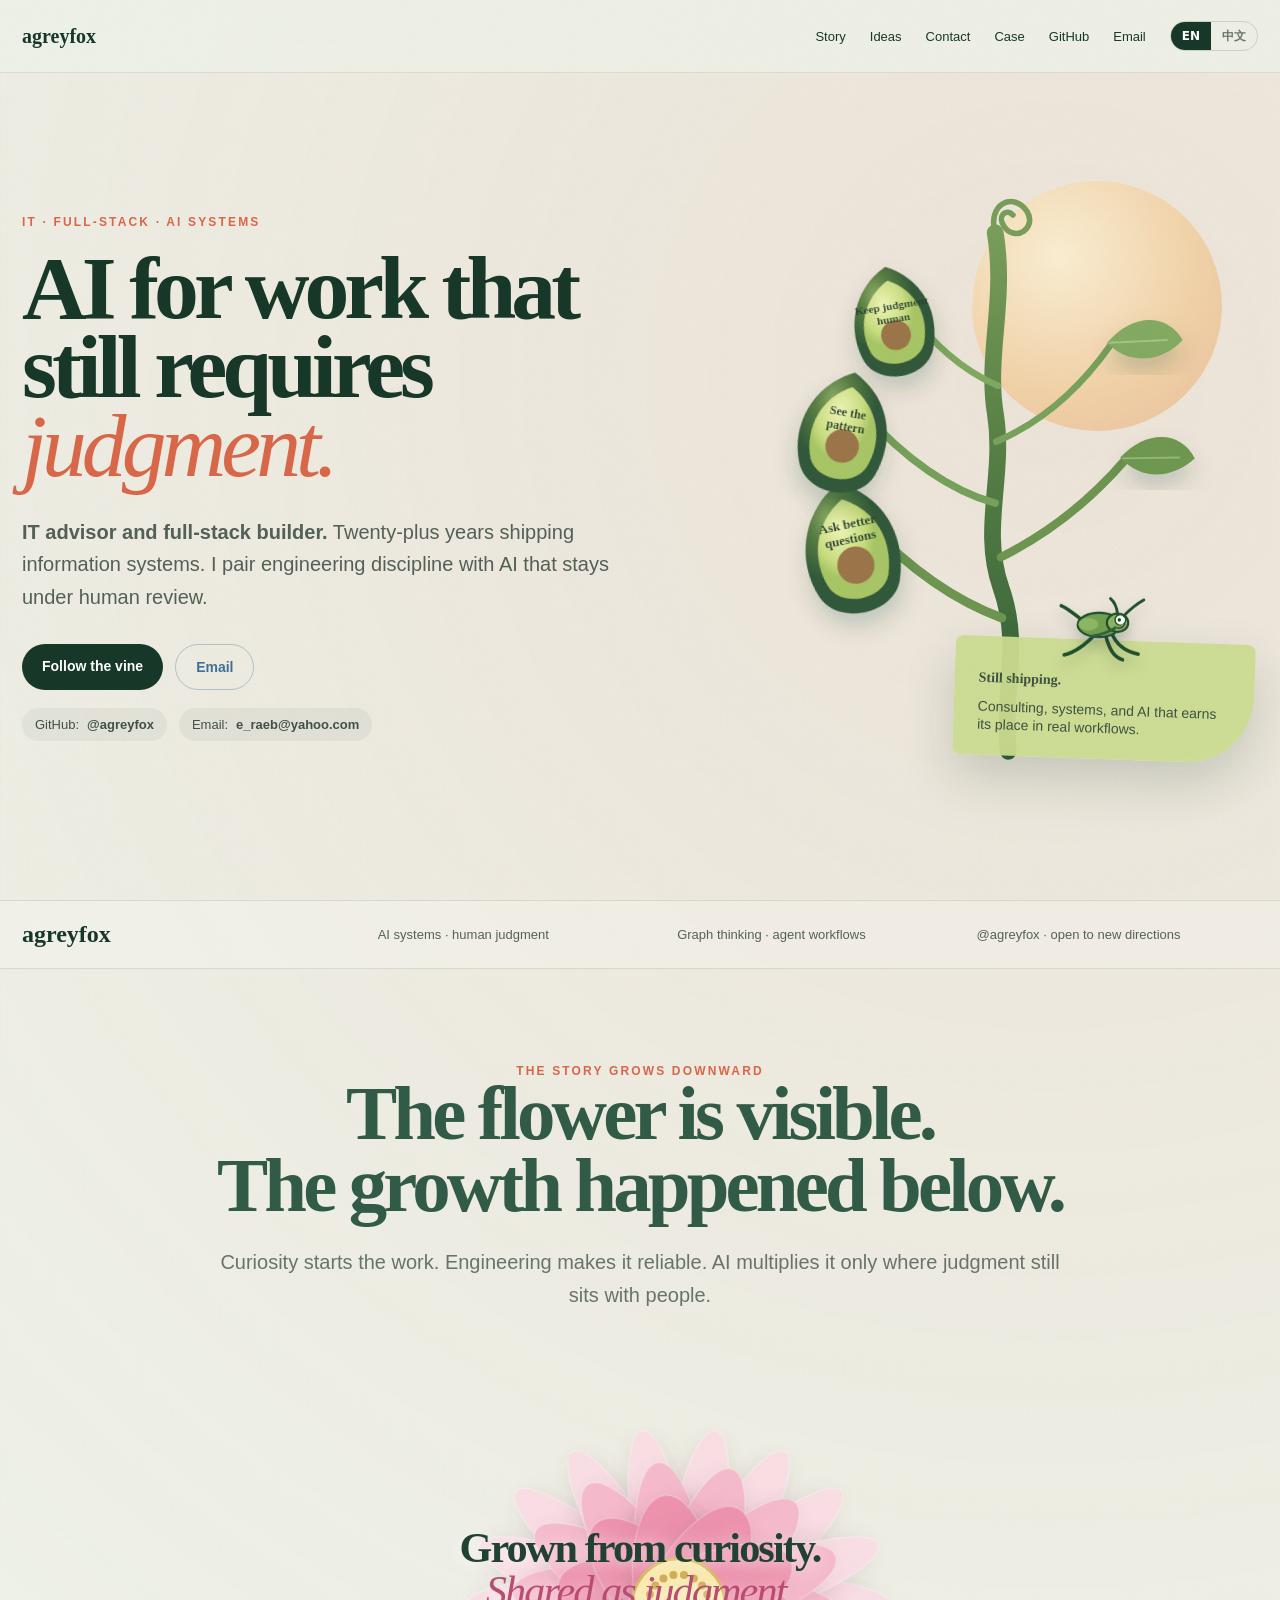
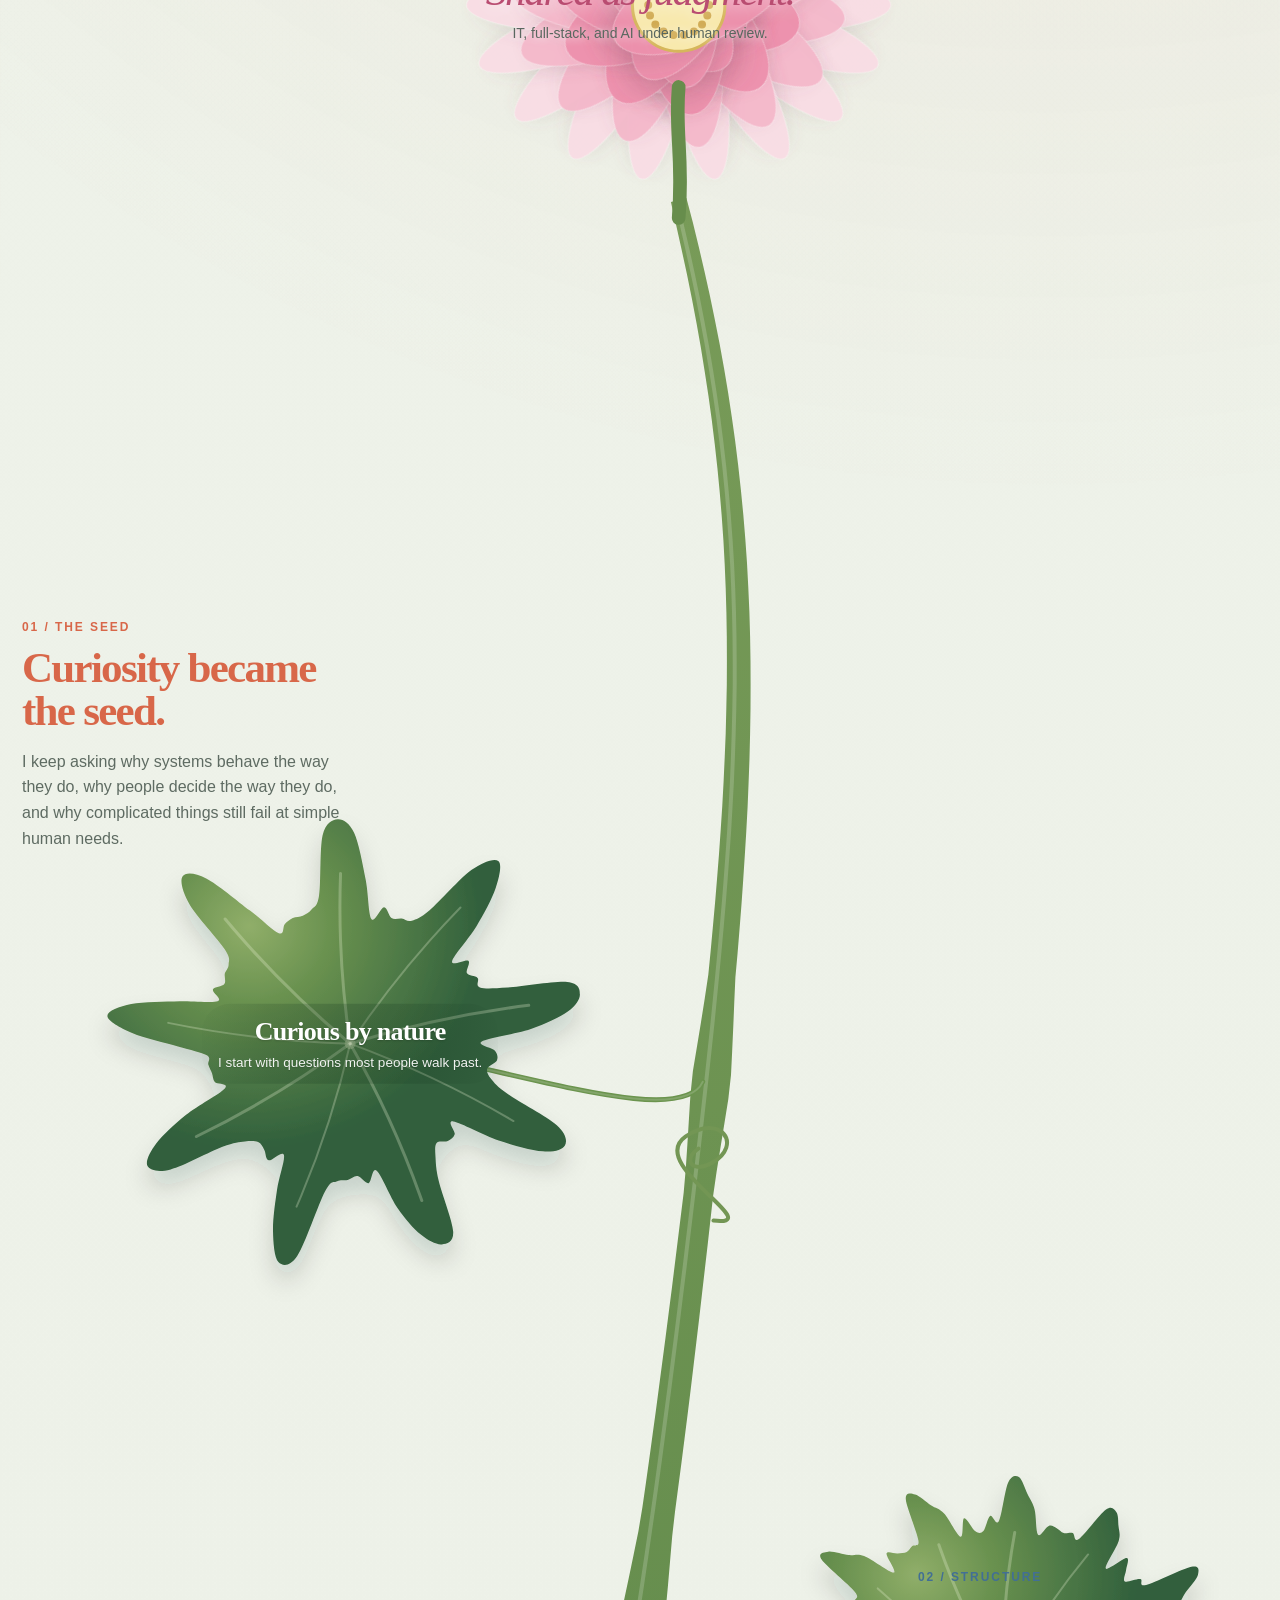
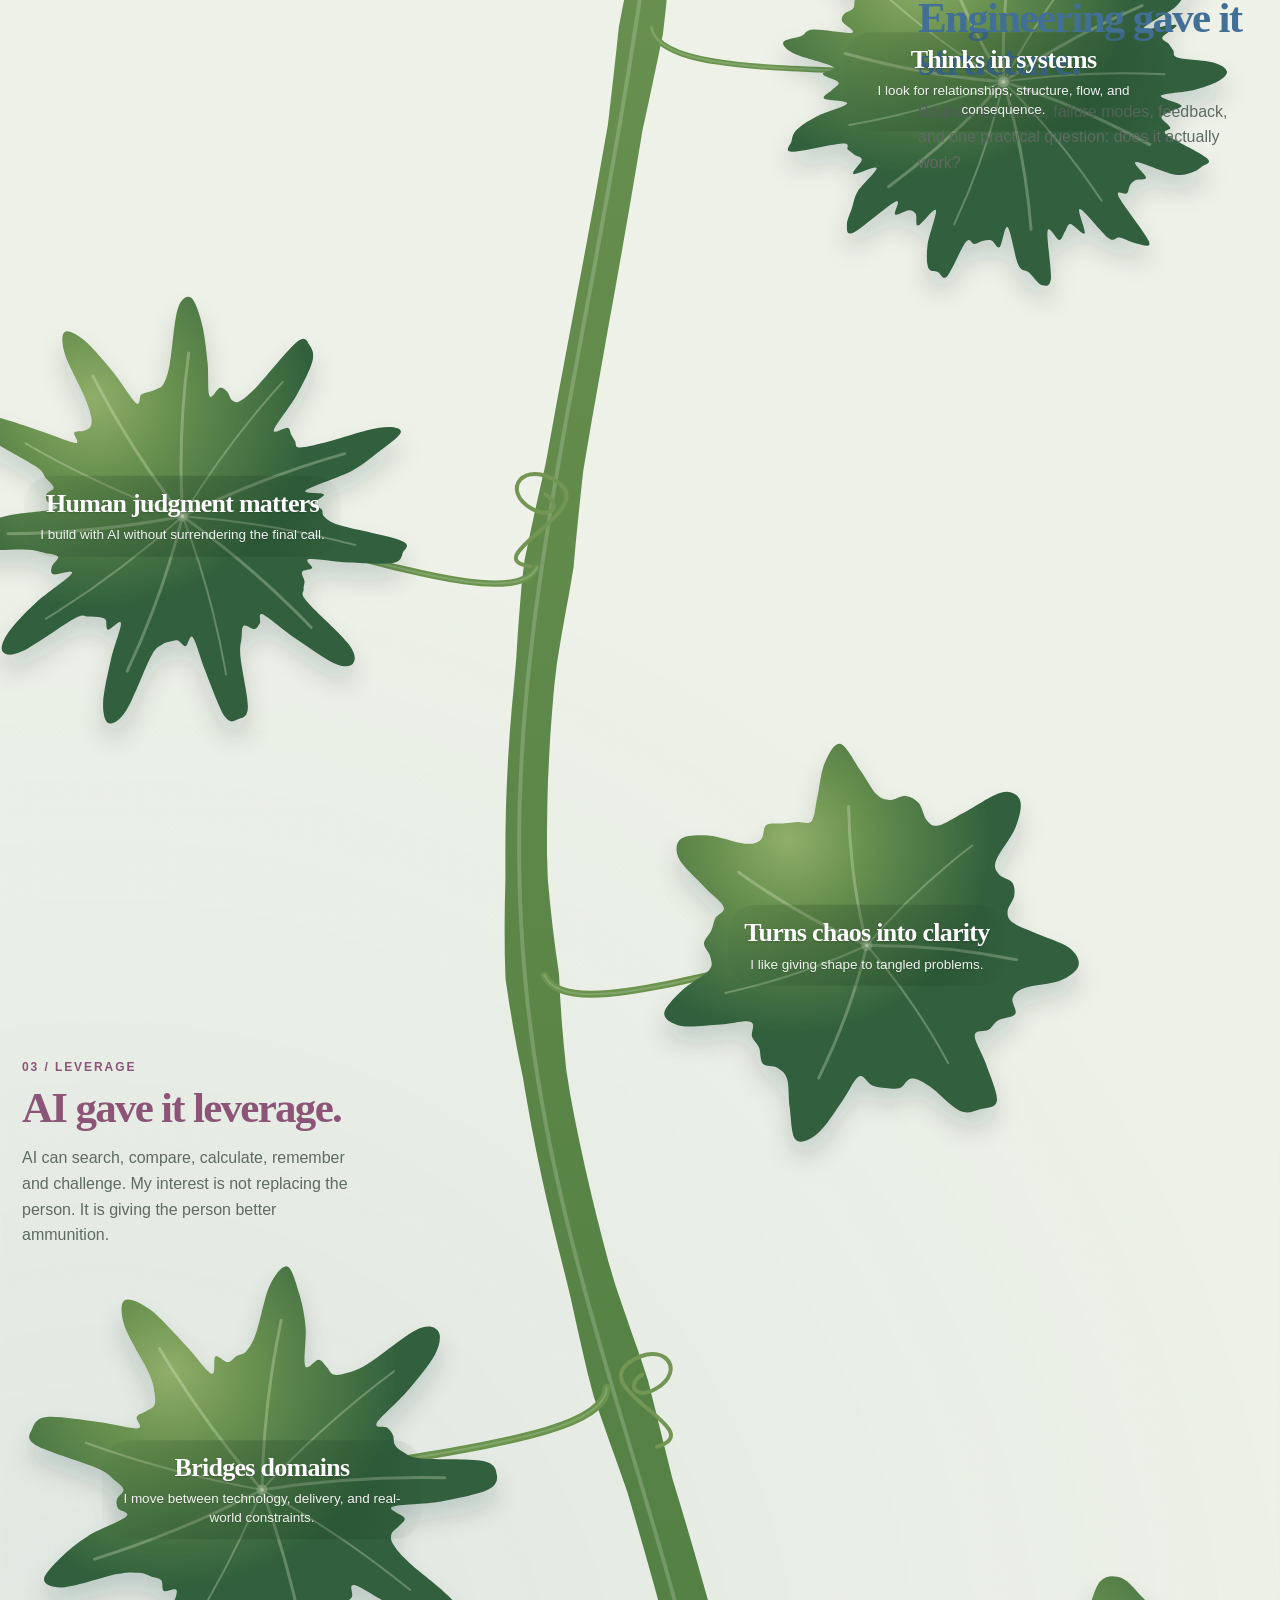
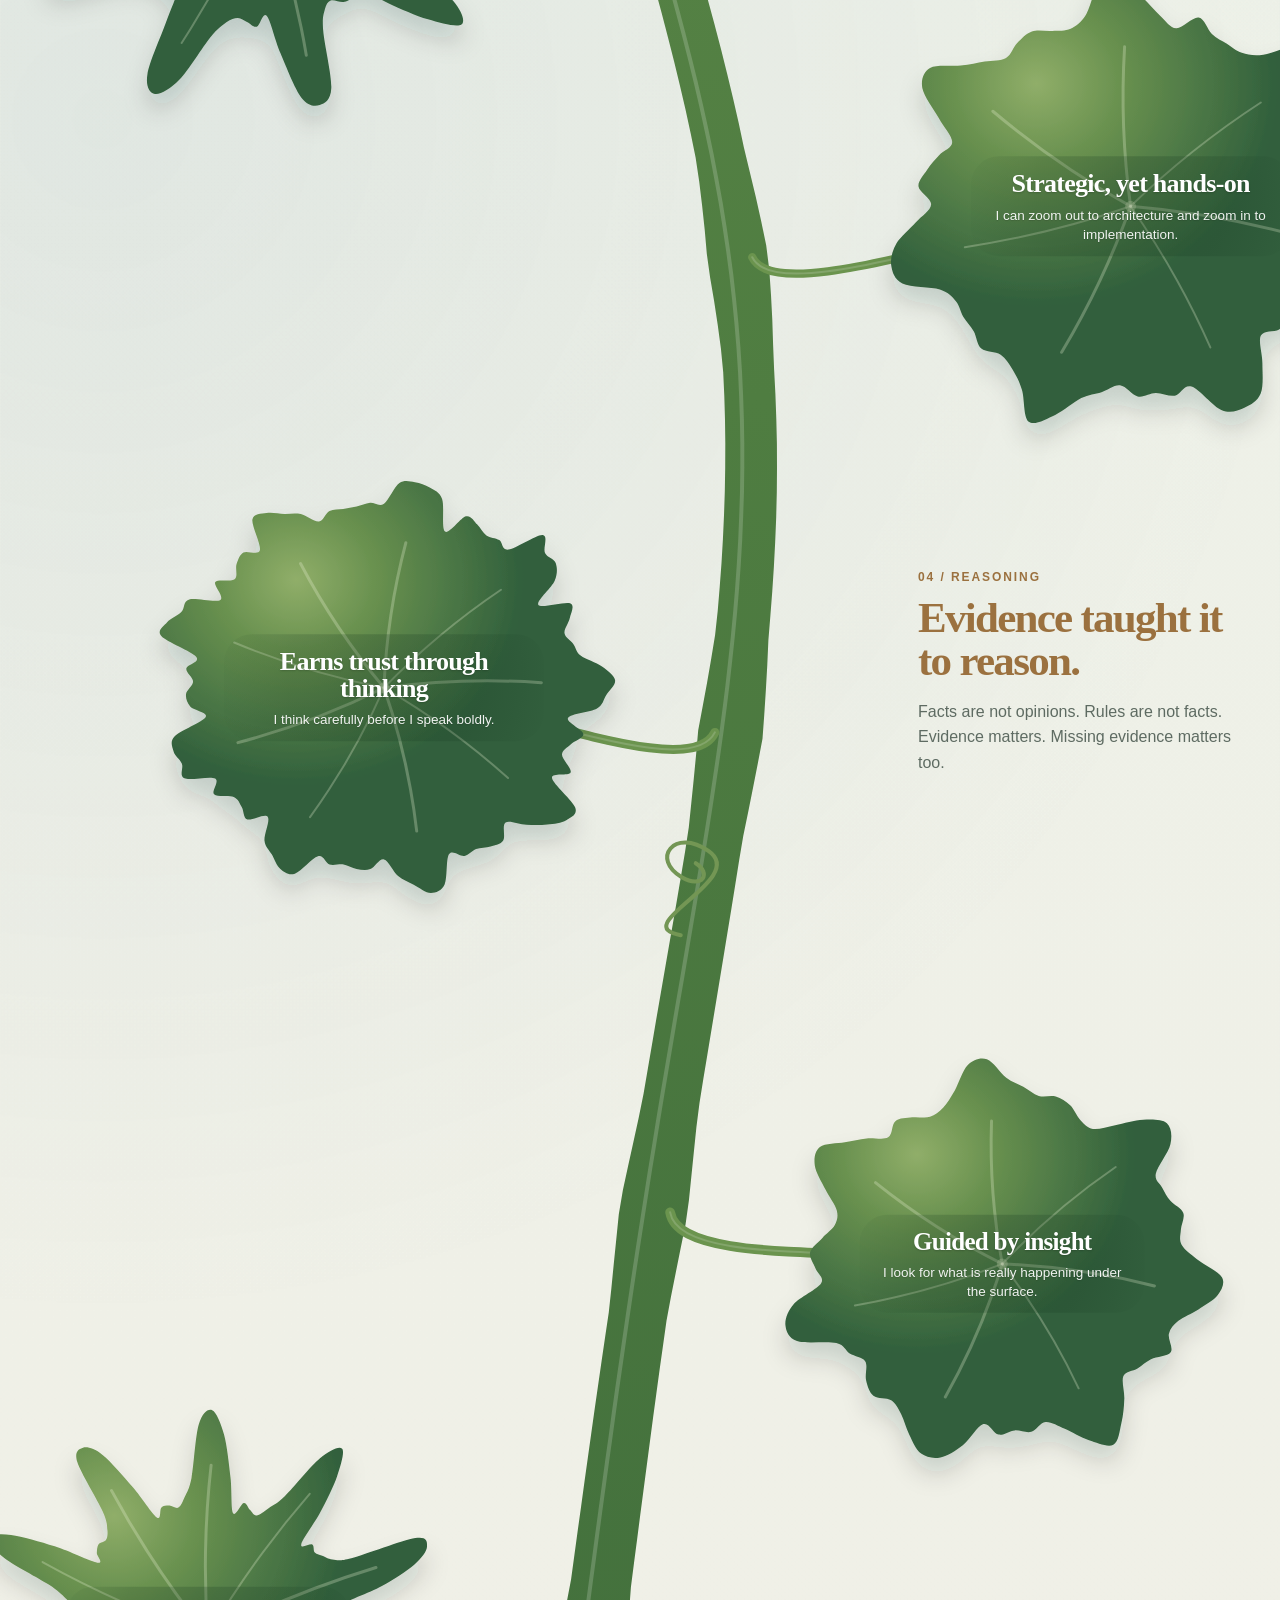
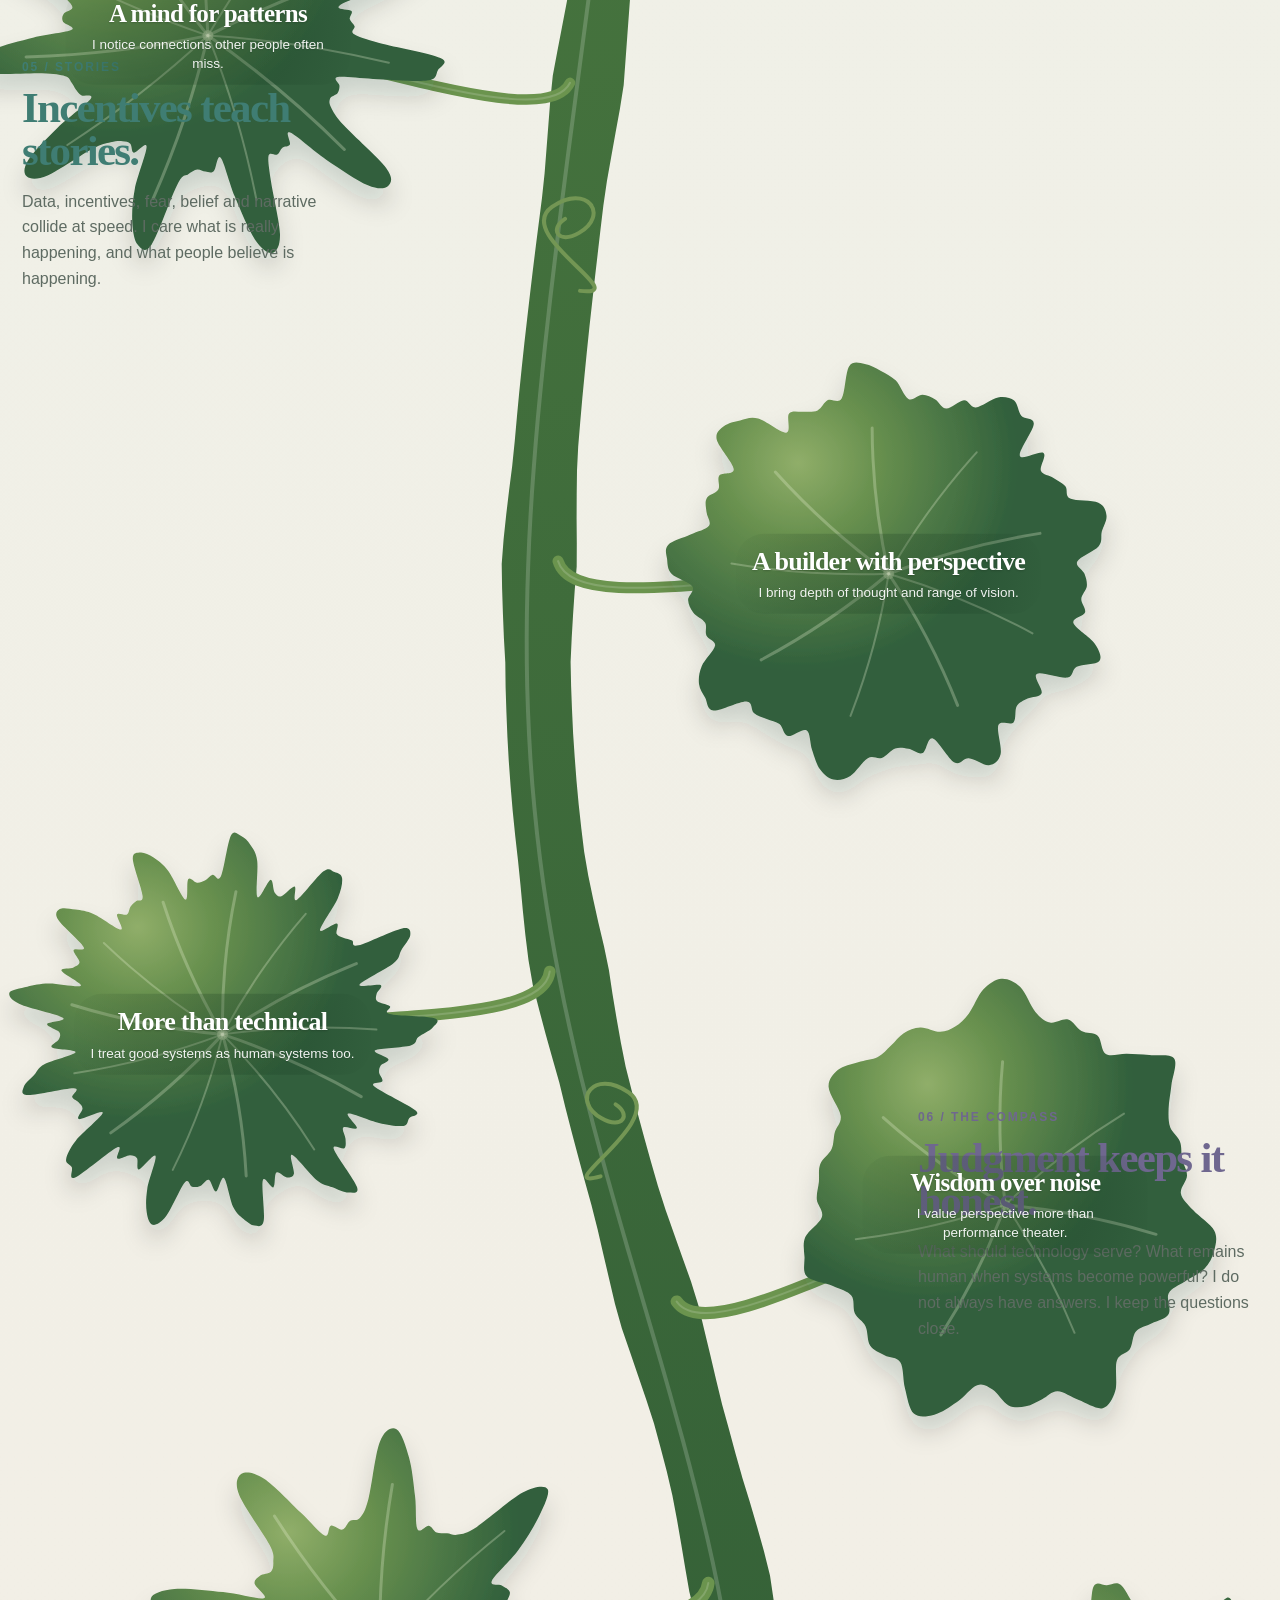
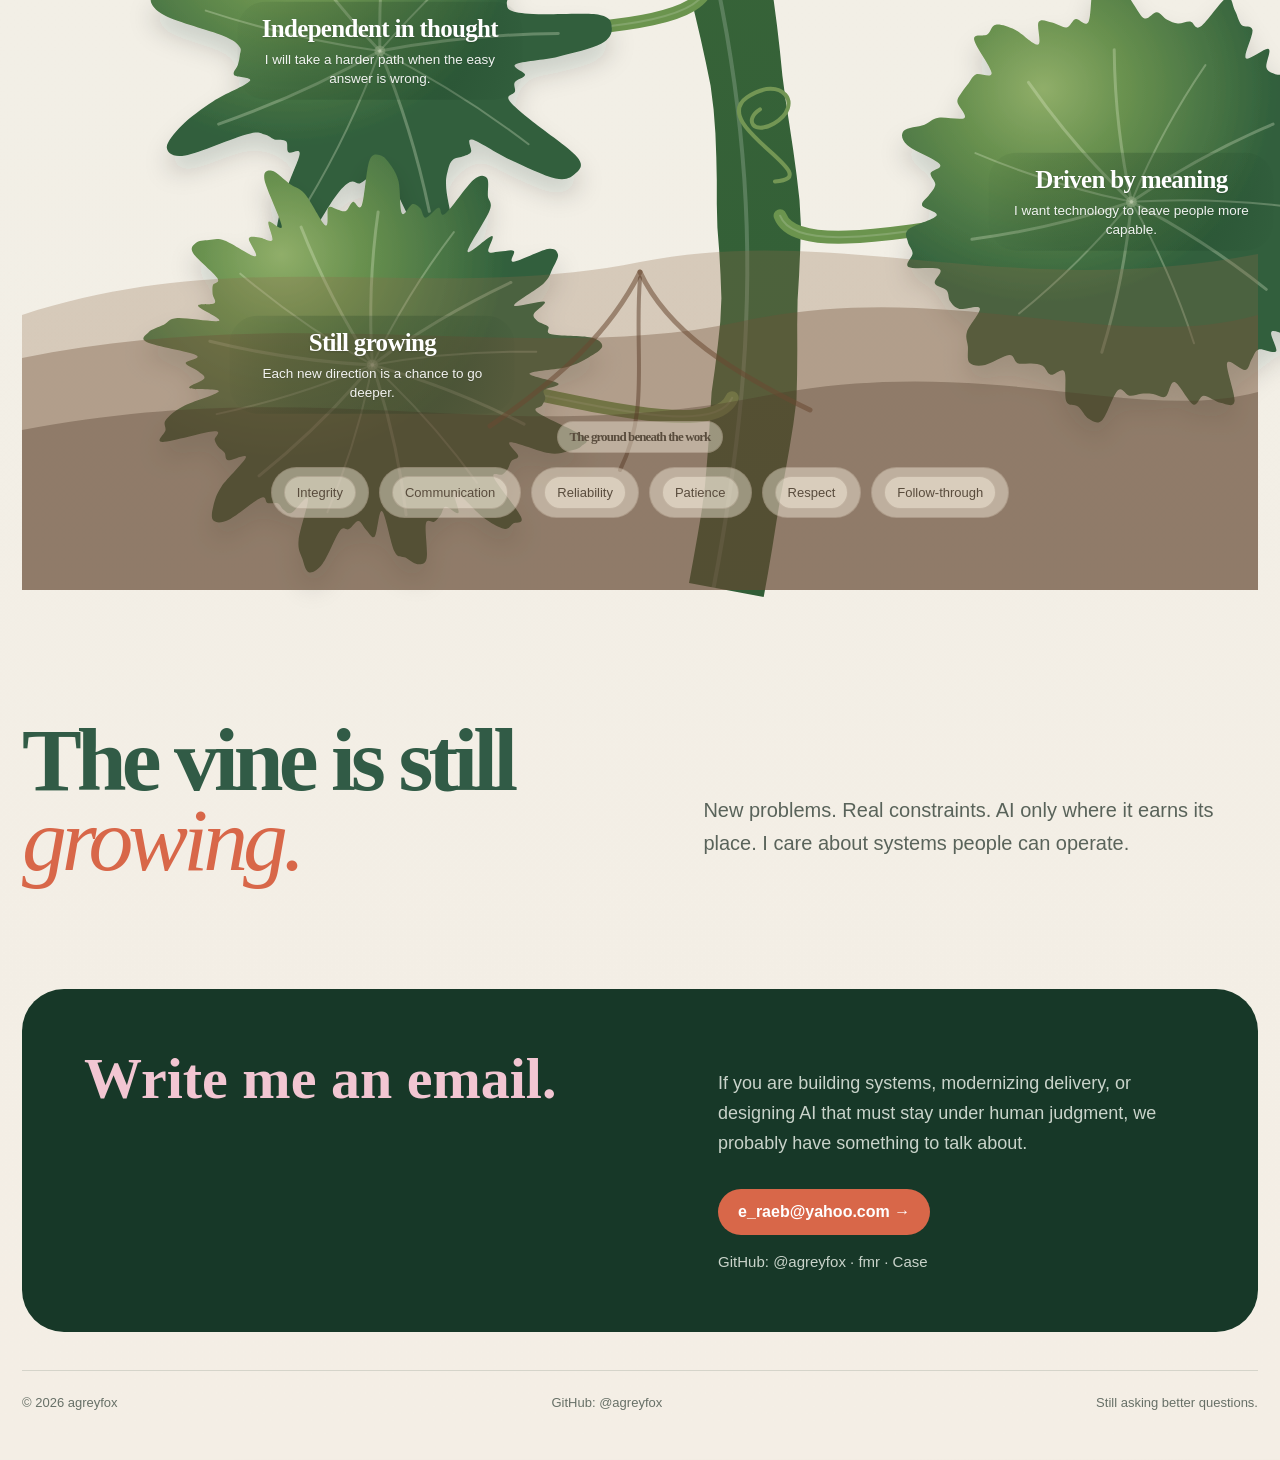
==== commit 83bb81e8: "fix(profile): last pass on Chinese phrasing" ====
--- a/index.html
+++ b/index.html
@@ -4,12 +4,14 @@
 <meta charset="utf-8">
 <meta name="viewport" content="width=device-width,initial-scale=1">
 <title>agreyfox - The Restless Vine</title>
-<meta name="description" content="agreyfox - IT consultant, full-stack developer & AI collaborator. AI systems for work that still requires human judgment.">
+<meta name="description" content="agreyfox：IT 顾问与全栈开发者。二十余年系统交付；做仍须人来判断的 AI 方案。">
 <meta property="og:title" content="agreyfox - The Restless Vine">
 <meta property="og:description" content="AI systems for work that still requires human judgment.">
 <meta property="og:type" content="website">
 <meta name="twitter:card" content="summary">
 <meta name="theme-color" content="#edf1e8">
+<link rel="preconnect" href="https://fonts.bunny.net" crossorigin>
+<link href="https://fonts.bunny.net/css?family=noto-sans-sc:400,500,600,700|noto-serif-sc:500,600,700&display=swap" rel="stylesheet">
 <style>
 :root{
   --paper:#edf1e8;
@@ -203,6 +205,254 @@
   html{scroll-behavior:auto}
   .grasshopper,.jump-note{display:none!important}
 }
+
+/* ========== Chinese typography (lang=zh-Hans) ========== */
+html[lang="zh-Hans"]{
+  --zh-sans: "Noto Sans SC", "PingFang SC", "Hiragino Sans GB", "Microsoft YaHei UI", "Microsoft YaHei", "Heiti SC", sans-serif;
+  --zh-serif: "Noto Serif SC", "Songti SC", "STSong", "SimSun", serif;
+}
+html[lang="zh-Hans"] body{
+  font-family: var(--zh-sans);
+  font-size: 16.5px;
+  line-height: 1.85;
+  letter-spacing: 0.03em;
+  word-break: break-word;
+  overflow-wrap: anywhere;
+  text-rendering: optimizeLegibility;
+  -webkit-font-smoothing: antialiased;
+}
+/* Latin brand mark keeps slightly tighter */
+html[lang="zh-Hans"] .brand{
+  font-family: Georgia, "Noto Serif SC", serif;
+  letter-spacing: -0.02em;
+}
+html[lang="zh-Hans"] .kicker{
+  font-family: var(--zh-sans);
+  letter-spacing: 0.2em;
+  font-weight: 600;
+  font-size: 12px;
+}
+html[lang="zh-Hans"] .hero h1{
+  font-family: var(--zh-serif);
+  font-weight: 600;
+  letter-spacing: 0.06em;
+  line-height: 1.32;
+  font-size: clamp(36px, 5.6vw, 68px);
+  max-width: 12em;
+}
+html[lang="zh-Hans"] .hero h1 em{
+  font-style: normal;
+  font-weight: 700;
+  border-bottom: 3px solid rgba(216,103,73,.45);
+  padding-bottom: 0.02em;
+}
+html[lang="zh-Hans"] .hero p{
+  font-family: var(--zh-sans);
+  font-size: 17px;
+  line-height: 1.9;
+  letter-spacing: 0.04em;
+  max-width: 36em;
+  color: #4a554e;
+}
+html[lang="zh-Hans"] .button,
+html[lang="zh-Hans"] .handle-pill{
+  font-family: var(--zh-sans);
+  letter-spacing: 0.06em;
+  font-weight: 600;
+}
+html[lang="zh-Hans"] .hero-note b{
+  font-family: var(--zh-serif);
+  font-weight: 600;
+  letter-spacing: 0.08em;
+  line-height: 1.35;
+  font-size: 24px;
+}
+html[lang="zh-Hans"] .hero-note span{
+  font-family: var(--zh-sans);
+  line-height: 1.7;
+  letter-spacing: 0.04em;
+  font-size: 13.5px;
+}
+html[lang="zh-Hans"] .intro h2{
+  font-family: var(--zh-serif);
+  font-weight: 600;
+  letter-spacing: 0.08em;
+  line-height: 1.35;
+  font-size: clamp(36px, 5vw, 64px);
+}
+html[lang="zh-Hans"] .intro p{
+  font-family: var(--zh-sans);
+  font-size: 17px;
+  line-height: 1.9;
+  letter-spacing: 0.05em;
+  max-width: 32em;
+  margin-left: auto;
+  margin-right: auto;
+}
+html[lang="zh-Hans"] .story-copy{
+  width: min(340px, 42vw);
+}
+html[lang="zh-Hans"] .story-copy .n{
+  font-family: var(--zh-sans);
+  letter-spacing: 0.14em;
+  font-weight: 700;
+}
+html[lang="zh-Hans"] .story-copy h3{
+  font-family: var(--zh-serif);
+  font-weight: 600;
+  letter-spacing: 0.06em;
+  line-height: 1.35;
+  font-size: clamp(26px, 3.2vw, 34px);
+  margin: 10px 0 14px;
+}
+html[lang="zh-Hans"] .story-copy p{
+  font-family: var(--zh-sans);
+  font-size: 15px;
+  line-height: 1.85;
+  letter-spacing: 0.04em;
+  color: #556159;
+}
+html[lang="zh-Hans"] .story-copy .proof{
+  font-family: var(--zh-sans);
+  font-size: 12.5px;
+  line-height: 1.65;
+  letter-spacing: 0.03em;
+  margin-top: 10px;
+  display: block;
+}
+html[lang="zh-Hans"] .flower-quote .line{
+  font-family: var(--zh-serif);
+  font-weight: 600;
+  letter-spacing: 0.1em;
+  line-height: 1.4;
+  font-size: clamp(26px, 3vw, 40px);
+}
+html[lang="zh-Hans"] .flower-quote .sub{
+  font-family: var(--zh-sans);
+  letter-spacing: 0.06em;
+  line-height: 1.75;
+  font-size: 13.5px;
+  max-width: 22em;
+}
+html[lang="zh-Hans"] .soil-labels h3{
+  font-family: var(--zh-serif);
+  font-weight: 600;
+  letter-spacing: 0.12em;
+  line-height: 1.4;
+  font-size: 26px;
+}
+html[lang="zh-Hans"] .soil-labels span{
+  font-family: var(--zh-sans);
+  letter-spacing: 0.1em;
+  font-size: 13px;
+  font-weight: 500;
+}
+/* leaf text on vine - critical for CJK readability */
+html[lang="zh-Hans"] .leaf-content .panel{
+  padding: 12px 14px 11px;
+  max-width: 100%;
+}
+html[lang="zh-Hans"] .leaf-content h3{
+  font-family: var(--zh-sans) !important;
+  font-weight: 700 !important;
+  letter-spacing: 0.08em !important;
+  line-height: 1.45 !important;
+  font-size: 17px !important;
+  margin: 0 0 6px !important;
+  text-shadow: 0 1px 2px rgba(0,0,0,.22);
+}
+html[lang="zh-Hans"] .leaf-content p{
+  font-family: var(--zh-sans) !important;
+  font-weight: 500 !important;
+  letter-spacing: 0.06em !important;
+  line-height: 1.55 !important;
+  font-size: 12.5px !important;
+  text-shadow: 0 1px 1px rgba(0,0,0,.16);
+}
+html[lang="zh-Hans"] .leaf-content.small h3{font-size:16px !important}
+html[lang="zh-Hans"] .leaf-content.mid h3{font-size:17px !important}
+html[lang="zh-Hans"] .leaf-content.wide h3,
+html[lang="zh-Hans"] .leaf-content.xwide h3{font-size:18px !important}
+html[lang="zh-Hans"] .closing h2{
+  font-family: var(--zh-serif);
+  font-weight: 600;
+  letter-spacing: 0.06em;
+  line-height: 1.3;
+  font-size: clamp(40px, 6vw, 72px);
+}
+html[lang="zh-Hans"] .closing p{
+  font-family: var(--zh-sans);
+  font-size: 17px;
+  line-height: 1.9;
+  letter-spacing: 0.04em;
+}
+html[lang="zh-Hans"] .contact h3{
+  font-family: var(--zh-serif);
+  font-weight: 600;
+  letter-spacing: 0.08em;
+  line-height: 1.25;
+  font-size: clamp(36px, 5vw, 52px);
+}
+html[lang="zh-Hans"] .contact p,
+html[lang="zh-Hans"] .contact .github-line,
+html[lang="zh-Hans"] .contact .mail{
+  font-family: var(--zh-sans);
+  letter-spacing: 0.04em;
+  line-height: 1.8;
+}
+html[lang="zh-Hans"] .contact p{font-size:16px}
+html[lang="zh-Hans"] footer,
+html[lang="zh-Hans"] .navlinks a,
+html[lang="zh-Hans"] .lang-toggle button{
+  font-family: var(--zh-sans);
+  letter-spacing: 0.06em;
+}
+html[lang="zh-Hans"] .identity-grid strong{
+  font-family: var(--zh-serif);
+  letter-spacing: 0.04em;
+}
+html[lang="zh-Hans"] .identity-grid span{
+  font-family: var(--zh-sans);
+  letter-spacing: 0.04em;
+  line-height: 1.55;
+}
+html[lang="zh-Hans"] .work-card h3{
+  font-family: var(--zh-sans);
+  letter-spacing: 0.04em;
+}
+html[lang="zh-Hans"] .work-card p,
+html[lang="zh-Hans"] .work-card .go,
+html[lang="zh-Hans"] .work-card .meta{
+  font-family: var(--zh-sans);
+  letter-spacing: 0.04em;
+  line-height: 1.75;
+}
+html[lang="zh-Hans"] .linear-path h3{
+  font-family: var(--zh-serif);
+  letter-spacing: 0.06em;
+  line-height: 1.4;
+}
+html[lang="zh-Hans"] .linear-path p{
+  font-family: var(--zh-sans);
+  letter-spacing: 0.04em;
+  line-height: 1.8;
+}
+/* hop notes: readable Chinese */
+html[lang="zh-Hans"] .jump-note{
+  font-family: var(--zh-sans) !important;
+  letter-spacing: 0.04em;
+  line-height: 1.5;
+  font-size: 13px;
+}
+@media(max-width:680px){
+  html[lang="zh-Hans"] .hero h1{font-size:clamp(32px,9vw,44px); line-height:1.35}
+  html[lang="zh-Hans"] .story-copy{width:46%}
+  html[lang="zh-Hans"] .story-copy h3{font-size:22px}
+  html[lang="zh-Hans"] .story-copy p{font-size:13.5px; line-height:1.75}
+  html[lang="zh-Hans"] .leaf-content h3{font-size:15px !important}
+  html[lang="zh-Hans"] .leaf-content p{font-size:11.5px !important; line-height:1.5 !important}
+}
+
 </style>
 </head>
 <body>
@@ -211,7 +461,7 @@
     <div class="brand">agreyfox</div>
     <div class="navlinks">
       <a href="#story"><span class="en">Story</span><span class="zh">故事</span></a>
-      <a href="#ideas"><span class="en">Ideas</span><span class="zh">思路</span></a>
+      <a href="#ideas"><span class="en">Ideas</span><span class="zh">方法</span></a>
       <a href="#contact"><span class="en">Contact</span><span class="zh">联系</span></a>
       <a href="case.html"><span class="en">Case</span><span class="zh">案例</span></a>
       <a href="https://github.com/agreyfox" target="_blank" rel="noreferrer">GitHub</a>
@@ -227,12 +477,12 @@
 <div class="wrap">
   <section class="hero">
     <div>
-      <div class="kicker"><span class="en">IT · Full-stack · AI systems</span><span class="zh">信息化 · 全栈 · 智能系统</span></div>
-      <h1><span class="en">AI for work that still requires <em>judgment.</em></span><span class="zh">为仍需<em>判断力</em>的工作，构建可靠的 AI。</span></h1>
-      <p><span class="en"><strong>IT advisor and full-stack builder.</strong> Twenty-plus years shipping information systems. I pair engineering discipline with AI that stays under human review.</span><span class="zh"><strong>IT 顾问与全栈开发者。</strong>二十余年信息化系统交付经验。把工程纪律与「必须经人审核」的 AI 能力结合，服务真实业务约束。</span></p>
+      <div class="kicker"><span class="en">IT · Full-stack · AI systems</span><span class="zh">IT 咨询 · 全栈开发 · AI</span></div>
+      <h1><span class="en">AI for work that still requires <em>judgment.</em></span><span class="zh">在仍要<em>人拍板</em>的地方，用好 AI。</span></h1>
+      <p><span class="en"><strong>IT advisor and full-stack builder.</strong> Twenty-plus years shipping information systems. I pair engineering discipline with AI that stays under human review.</span><span class="zh"><strong>我是 IT 顾问，也做全栈开发。</strong>做系统交付二十多年，现在把工程经验和 AI 结合起来：让机器提速，关键决定仍由人来做。</span></p>
       <div class="hero-actions">
-        <a class="button" data-hop data-joke="first leaf, then another question." data-hop-y=".05" href="#story"><span class="en">Follow the vine</span><span class="zh">顺着藤蔓看下去</span></a>
-        <a class="button ghost" data-hop data-joke="email is still a surprisingly good protocol." data-hop-y=".05" href="mailto:e_raeb@yahoo.com"><span class="en">Email</span><span class="zh">写邮件</span></a>
+        <a class="button" data-hop data-joke="first leaf, then another question." data-hop-y=".05" href="#story"><span class="en">Follow the vine</span><span class="zh">顺着往下看</span></a>
+        <a class="button ghost" data-hop data-joke="email is still a surprisingly good protocol." data-hop-y=".05" href="mailto:e_raeb@yahoo.com"><span class="en">Email</span><span class="zh">发邮件</span></a>
       </div>
       <div class="handle-row">
         <span class="handle-pill" data-hop data-joke="yes, the fox is grey." data-hop-y=".05">GitHub: <strong>@agreyfox</strong></span>
@@ -306,8 +556,8 @@
               fill="none" stroke="#789d59" stroke-width="6" stroke-linecap="round"/>
       </svg>
       <div class="hero-note" data-hop data-joke="ship, then refine." data-hop-y=".03">
-        <b><span class="en">Still shipping.</span><span class="zh">仍在交付。</span></b>
-        <span class="en">Consulting, systems, and AI that earns its place in real workflows.</span><span class="zh">咨询、系统，以及能进入真实流程的 AI。</span>
+        <b><span class="en">Still shipping.</span><span class="zh">还在交付。</span></b>
+        <span class="en">Consulting, systems, and AI that earns its place in real workflows.</span><span class="zh">做咨询、建系统，也做能进业务的 AI。</span>
       </div>
     </div>
   </section>
@@ -324,87 +574,87 @@
 
 <div class="wrap">
   <section class="intro" id="story" data-hop data-joke="the story is longer than the README." data-hop-y=".08">
-    <div class="kicker"><span class="en">The story grows downward</span><span class="zh">故事向下生长</span></div>
-    <h2><span class="en">The flower is visible.<br>The growth happened below.</span><span class="zh">花在明处。<br>长在暗处。</span></h2>
-    <p><span class="en">Curiosity starts the work. Engineering makes it reliable. AI multiplies it only where judgment still sits with people.</span><span class="zh">以问题为起点；用工程保证可靠；只在「判断仍应属于人」之处引入 AI。</span></p>
+    <div class="kicker"><span class="en">The story grows downward</span><span class="zh">往深处看</span></div>
+    <h2><span class="en">The flower is visible.<br>The growth happened below.</span><span class="zh">看得见的是花，<br>长起来靠的是根。</span></h2>
+    <p><span class="en">Curiosity starts the work. Engineering makes it reliable. AI multiplies it only where judgment still sits with people.</span><span class="zh">先问清楚问题，再用工程把它做稳；只有在仍须人来拍板的地方，才引入 AI。</span></p>
   </section>
 
   <section class="story-stage" id="ideas">
     <svg id="plantSvg" aria-hidden="true"></svg>
 
     <div class="flower-quote" data-hop data-joke="wisdom, now available in flower format." data-hop-y=".02">
-      <div class="line"><span class="en">Grown from curiosity.<br><em>Shared as judgment.</em></span><span class="zh">由好奇生长。<br><em>以判断交付。</em></span></div>
-      <div class="sub"><span class="en">IT, full-stack, and AI under human review.</span><span class="zh">信息化、全栈，以及人在环路中的 AI。</span></div>
+      <div class="line"><span class="en">Grown from curiosity.<br><em>Shared as judgment.</em></span><span class="zh">因好奇而生长，<br><em>靠判断来交付。</em></span></div>
+      <div class="sub"><span class="en">IT, full-stack, and AI under human review.</span><span class="zh">IT、全栈开发，以及始终由人把关的 AI。</span></div>
     </div>
 
     <div class="story-copy left seed" style="top:830px" data-hop data-joke="question first. confidence later." data-hop-y=".04">
       <div class="n">01 / THE SEED</div>
-      <h3><span class="en">Curiosity became the seed.</span><span class="zh">好奇成为种子。</span></h3>
-      <p><span class="en">I keep asking why systems behave the way they do, why people decide the way they do, and why complicated things still fail at simple human needs.</span><span class="zh">我不断追问：系统为何如此运行，人们为何如此决策，复杂事物又为何总在简单需求上失败。</span></p>
+      <h3><span class="en">Curiosity became the seed.</span><span class="zh">好奇是那颗种子。</span></h3>
+      <p><span class="en">I keep asking why systems behave the way they do, why people decide the way they do, and why complicated things still fail at simple human needs.</span><span class="zh">我会追问：系统为什么这样跑，人为什么这样决定，复杂方案又为什么总在最简单的需求上翻车。</span></p>
     </div>
     <div class="story-copy right structure" style="top:1780px" data-hop data-joke="structure: the polite name for controlled obsession." data-hop-y=".04">
       <div class="n">02 / STRUCTURE</div>
-      <h3><span class="en">Engineering gave it structure.</span><span class="zh">工程赋予结构。</span></h3>
-      <p><span class="en">Boundaries, flows, failure modes, feedback, and one practical question: does it actually work?</span><span class="zh">边界、流程、故障模式与反馈，以及一个实际问题：它是否真的能工作？</span></p>
+      <h3><span class="en">Engineering gave it structure.</span><span class="zh">用工程搭好结构。</span></h3>
+      <p><span class="en">Boundaries, flows, failure modes, feedback, and one practical question: does it actually work?</span><span class="zh">边界、流程、故障与反馈，最后只问一句：上线了，它还能不能用？</span></p>
     </div>
     <div class="story-copy left leverage" style="top:2870px" data-hop data-joke="leverage is nice. brakes are also nice." data-hop-y=".04">
       <div class="n">03 / LEVERAGE</div>
-      <h3><span class="en">AI gave it leverage.</span><span class="zh">AI 提供杠杆。</span></h3>
-      <p><span class="en">AI can search, compare, calculate, remember and challenge. My interest is not replacing the person. It is giving the person better ammunition.</span><span class="zh">AI 能检索、比较、计算、记忆与质疑。我的兴趣不是取代人，而是给人更好的弹药。</span></p>
+      <h3><span class="en">AI gave it leverage.</span><span class="zh">把 AI 当杠杆用。</span></h3>
+      <p><span class="en">AI can search, compare, calculate, remember and challenge. My interest is not replacing the person. It is giving the person better ammunition.</span><span class="zh">AI 能检索、对比、计算、记忆，也能提出质疑。我要的不是取代人，而是让人手里有更好的工具。</span></p>
     </div>
     <div class="story-copy right reasoning" style="top:3980px" data-hop data-joke="objection noted. evidence requested." data-hop-y=".04">
       <div class="n">04 / REASONING</div>
-      <h3><span class="en">Evidence taught it to reason.</span><span class="zh">证据教会推理。</span></h3>
-      <p><span class="en">Facts are not opinions. Rules are not facts. Evidence matters. Missing evidence matters too.</span><span class="zh">事实不是观点。规则不是事实。证据重要，证据缺失同样重要。</span></p>
+      <h3><span class="en">Evidence taught it to reason.</span><span class="zh">用证据来想清楚。</span></h3>
+      <p><span class="en">Facts are not opinions. Rules are not facts. Evidence matters. Missing evidence matters too.</span><span class="zh">事实不是观点，规则也不是事实。有证据很重要，没有证据同样说明问题。</span></p>
     </div>
     <div class="story-copy left stories" style="top:5070px" data-hop data-joke="the chart moved. everyone wrote a story." data-hop-y=".04">
       <div class="n">05 / STORIES</div>
-      <h3><span class="en">Incentives teach stories.</span><span class="zh">激励讲述故事。</span></h3>
-      <p><span class="en">Data, incentives, fear, belief and narrative collide at speed. I care what is really happening, and what people believe is happening.</span><span class="zh">数据、激励、恐惧、信念与叙事在高速碰撞。我关心真正发生了什么，以及人们以为发生了什么。</span></p>
+      <h3><span class="en">Incentives teach stories.</span><span class="zh">激励会改写故事。</span></h3>
+      <p><span class="en">Data, incentives, fear, belief and narrative collide at speed. I care what is really happening, and what people believe is happening.</span><span class="zh">数据、利益、情绪和说法常常缠在一起。我既看实际发生了什么，也看人们以为发生了什么。</span></p>
     </div>
     <div class="story-copy right compass" style="top:6120px" data-hop data-joke="existential detour. back in five minutes." data-hop-y=".04">
       <div class="n">06 / THE COMPASS</div>
-      <h3><span class="en">Judgment keeps it honest.</span><span class="zh">判断保持诚实。</span></h3>
-      <p><span class="en">What should technology serve? What remains human when systems become powerful? I do not always have answers. I keep the questions close.</span><span class="zh">技术应服务谁？当系统变得强大，什么仍须留给人？我并不总有答案，但会把问题留在手边。</span></p>
+      <h3><span class="en">Judgment keeps it honest.</span><span class="zh">靠判断保持诚实。</span></h3>
+      <p><span class="en">What should technology serve? What remains human when systems become powerful? I do not always have answers. I keep the questions close.</span><span class="zh">技术为谁服务？系统越强，哪些事仍必须留给人？答案未必现成，但这些问题我会一直带着。</span></p>
     </div>
 
-    <article class="leaf-content xwide" data-id="curious" data-hop data-joke="curiosity takes the scenic route" data-hop-y=".04"><div class="panel"><h3><span class="en">Curious by nature</span><span class="zh">天生好奇</span></h3><p><span class="en">I start with questions most people walk past.</span><span class="zh">从别人略过的问题问起。</span></p></div></article>
-    <article class="leaf-content xwide" data-id="systems" data-hop data-joke="systems are where consequences hide" data-hop-y=".04"><div class="panel"><h3><span class="en">Thinks in systems</span><span class="zh">系统思维</span></h3><p><span class="en">I look for relationships, structure, flow, and consequence.</span><span class="zh">关注关系、结构、流向与后果。</span></p></div></article>
-    <article class="leaf-content xwide" data-id="judgmentTrait" data-hop data-joke="the final call still belongs to people" data-hop-y=".04"><div class="panel"><h3><span class="en">Human judgment matters</span><span class="zh">人的判断很重要</span></h3><p><span class="en">I build with AI without surrendering the final call.</span><span class="zh">用 AI 增强能力，但不交出最终决定。</span></p></div></article>
-    <article class="leaf-content xwide" data-id="clarityTrait" data-hop data-joke="untangle first, automate second" data-hop-y=".04"><div class="panel"><h3><span class="en">Turns chaos into clarity</span><span class="zh">化繁为简</span></h3><p><span class="en">I like giving shape to tangled problems.</span><span class="zh">乐于为纠缠的问题赋予清晰形状。</span></p></div></article>
-    <article class="leaf-content xwide" data-id="bridges" data-hop data-joke="another bridge? yes, probably useful" data-hop-y=".04"><div class="panel"><h3><span class="en">Bridges domains</span><span class="zh">跨域连接</span></h3><p><span class="en">I move between technology, delivery, and real-world constraints.</span><span class="zh">在技术、交付与真实约束之间穿行。</span></p></div></article>
-    <article class="leaf-content xwide" data-id="handsOn" data-hop data-joke="architecture is nicer when it can run" data-hop-y=".04"><div class="panel"><h3><span class="en">Strategic, yet hands-on</span><span class="zh">既能谋划也能动手</span></h3><p><span class="en">I can zoom out to architecture and zoom in to implementation.</span><span class="zh">既能拉到架构全景，也能落到实现细节。</span></p></div></article>
-    <article class="leaf-content xwide" data-id="trust" data-hop data-joke="thinking carefully is underrated" data-hop-y=".04"><div class="panel"><h3><span class="en">Earns trust through thinking</span><span class="zh">以思考赢得信任</span></h3><p><span class="en">I think carefully before I speak boldly.</span><span class="zh">先想清楚，再把话说重。</span></p></div></article>
-    <article class="leaf-content wide" data-id="insight" data-hop data-joke="surface explanations are usually late" data-hop-y=".04"><div class="panel"><h3><span class="en">Guided by insight</span><span class="zh">洞察驱动</span></h3><p><span class="en">I look for what is really happening under the surface.</span><span class="zh">寻找表象之下真正发生的事。</span></p></div></article>
-    <article class="leaf-content wide" data-id="patterns" data-hop data-joke="patterns keep leaving fingerprints" data-hop-y=".04"><div class="panel"><h3><span class="en">A mind for patterns</span><span class="zh">模式敏感</span></h3><p><span class="en">I notice connections other people often miss.</span><span class="zh">注意到别人常错过的关联。</span></p></div></article>
-    <article class="leaf-content xwide" data-id="perspective" data-hop data-joke="zoom out, then tighten the bolts" data-hop-y=".04"><div class="panel"><h3><span class="en">A builder with perspective</span><span class="zh">有视野的构建者</span></h3><p><span class="en">I bring depth of thought and range of vision.</span><span class="zh">把深度思考与开阔视野带进交付。</span></p></div></article>
-    <article class="leaf-content xwide" data-id="humanSystems" data-hop data-joke="the humans are not edge cases" data-hop-y=".04"><div class="panel"><h3><span class="en">More than technical</span><span class="zh">不止于技术</span></h3><p><span class="en">I treat good systems as human systems too.</span><span class="zh">好系统也是人的系统。</span></p></div></article>
-    <article class="leaf-content wide" data-id="wisdomTrait" data-hop data-joke="hype detected. tea recommended." data-hop-y=".04"><div class="panel"><h3><span class="en">Wisdom over noise</span><span class="zh">智慧先于噪音</span></h3><p><span class="en">I value perspective more than performance theater.</span><span class="zh">看重视角，而不只是表演。</span></p></div></article>
-    <article class="leaf-content wide" data-id="independent" data-hop data-joke="easy answers make him suspicious" data-hop-y=".04"><div class="panel"><h3><span class="en">Independent in thought</span><span class="zh">独立思考</span></h3><p><span class="en">I will take a harder path when the easy answer is wrong.</span><span class="zh">当捷径不对时，愿意走更难但正确的路。</span></p></div></article>
-    <article class="leaf-content wide" data-id="meaning" data-hop data-joke="useful is a higher compliment than flashy" data-hop-y=".04"><div class="panel"><h3><span class="en">Driven by meaning</span><span class="zh">被意义驱动</span></h3><p><span class="en">I want technology to leave people more capable.</span><span class="zh">希望技术让人更有能力。</span></p></div></article>
-    <article class="leaf-content wide" data-id="growing" data-hop data-joke="still growing. inconveniently alive." data-hop-y=".04"><div class="panel"><h3><span class="en">Still growing</span><span class="zh">仍在生长</span></h3><p><span class="en">Each new direction is a chance to go deeper.</span><span class="zh">每个新方向都是加深理解的机会。</span></p></div></article>
+    <article class="leaf-content xwide" data-id="curious" data-hop data-joke="curiosity takes the scenic route" data-hop-y=".04"><div class="panel"><h3><span class="en">Curious by nature</span><span class="zh">保持好奇</span></h3><p><span class="en">I start with questions most people walk past.</span><span class="zh">从别人懒得问的问题问起。</span></p></div></article>
+    <article class="leaf-content xwide" data-id="systems" data-hop data-joke="systems are where consequences hide" data-hop-y=".04"><div class="panel"><h3><span class="en">Thinks in systems</span><span class="zh">用系统看问题</span></h3><p><span class="en">I look for relationships, structure, flow, and consequence.</span><span class="zh">看关系、结构、流向，以及后果。</span></p></div></article>
+    <article class="leaf-content xwide" data-id="judgmentTrait" data-hop data-joke="the final call still belongs to people" data-hop-y=".04"><div class="panel"><h3><span class="en">Human judgment matters</span><span class="zh">判断权在人</span></h3><p><span class="en">I build with AI without surrendering the final call.</span><span class="zh">用 AI 提速，最终决定仍自己做。</span></p></div></article>
+    <article class="leaf-content xwide" data-id="clarityTrait" data-hop data-joke="untangle first, automate second" data-hop-y=".04"><div class="panel"><h3><span class="en">Turns chaos into clarity</span><span class="zh">把复杂说清楚</span></h3><p><span class="en">I like giving shape to tangled problems.</span><span class="zh">喜欢把缠成一团的问题理出形状。</span></p></div></article>
+    <article class="leaf-content xwide" data-id="bridges" data-hop data-joke="another bridge? yes, probably useful" data-hop-y=".04"><div class="panel"><h3><span class="en">Bridges domains</span><span class="zh">跨界做事</span></h3><p><span class="en">I move between technology, delivery, and real-world constraints.</span><span class="zh">在技术、交付和现实限制之间来回切换。</span></p></div></article>
+    <article class="leaf-content xwide" data-id="handsOn" data-hop data-joke="architecture is nicer when it can run" data-hop-y=".04"><div class="panel"><h3><span class="en">Strategic, yet hands-on</span><span class="zh">能定方向，也能动手</span></h3><p><span class="en">I can zoom out to architecture and zoom in to implementation.</span><span class="zh">既能看架构全貌，也能落到代码与细节。</span></p></div></article>
+    <article class="leaf-content xwide" data-id="trust" data-hop data-joke="thinking carefully is underrated" data-hop-y=".04"><div class="panel"><h3><span class="en">Earns trust through thinking</span><span class="zh">靠想清楚赢得信任</span></h3><p><span class="en">I think carefully before I speak boldly.</span><span class="zh">先想明白，再把话说到位。</span></p></div></article>
+    <article class="leaf-content wide" data-id="insight" data-hop data-joke="surface explanations are usually late" data-hop-y=".04"><div class="panel"><h3><span class="en">Guided by insight</span><span class="zh">看穿表象</span></h3><p><span class="en">I look for what is really happening under the surface.</span><span class="zh">去找表面之下真正在发生的事。</span></p></div></article>
+    <article class="leaf-content wide" data-id="patterns" data-hop data-joke="patterns keep leaving fingerprints" data-hop-y=".04"><div class="panel"><h3><span class="en">A mind for patterns</span><span class="zh">善于抓规律</span></h3><p><span class="en">I notice connections other people often miss.</span><span class="zh">容易看见别人漏掉的关联。</span></p></div></article>
+    <article class="leaf-content xwide" data-id="perspective" data-hop data-joke="zoom out, then tighten the bolts" data-hop-y=".04"><div class="panel"><h3><span class="en">A builder with perspective</span><span class="zh">有视野的建设者</span></h3><p><span class="en">I bring depth of thought and range of vision.</span><span class="zh">把想得深和看得远带进每一次交付。</span></p></div></article>
+    <article class="leaf-content xwide" data-id="humanSystems" data-hop data-joke="the humans are not edge cases" data-hop-y=".04"><div class="panel"><h3><span class="en">More than technical</span><span class="zh">不止是技术</span></h3><p><span class="en">I treat good systems as human systems too.</span><span class="zh">系统好不好，也取决于人怎么用。</span></p></div></article>
+    <article class="leaf-content wide" data-id="wisdomTrait" data-hop data-joke="hype detected. tea recommended." data-hop-y=".04"><div class="panel"><h3><span class="en">Wisdom over noise</span><span class="zh">宁可有见识，不要凑热闹</span></h3><p><span class="en">I value perspective more than performance theater.</span><span class="zh">要有自己的视角，不要只会表演。</span></p></div></article>
+    <article class="leaf-content wide" data-id="independent" data-hop data-joke="easy answers make him suspicious" data-hop-y=".04"><div class="panel"><h3><span class="en">Independent in thought</span><span class="zh">独立判断</span></h3><p><span class="en">I will take a harder path when the easy answer is wrong.</span><span class="zh">捷径不对时，宁可走更难、更对的路。</span></p></div></article>
+    <article class="leaf-content wide" data-id="meaning" data-hop data-joke="useful is a higher compliment than flashy" data-hop-y=".04"><div class="panel"><h3><span class="en">Driven by meaning</span><span class="zh">在乎是否值得</span></h3><p><span class="en">I want technology to leave people more capable.</span><span class="zh">希望技术真能帮人把事做成。</span></p></div></article>
+    <article class="leaf-content wide" data-id="growing" data-hop data-joke="still growing. inconveniently alive." data-hop-y=".04"><div class="panel"><h3><span class="en">Still growing</span><span class="zh">还在长</span></h3><p><span class="en">Each new direction is a chance to go deeper.</span><span class="zh">每个新方向，都是再想深一层的机会。</span></p></div></article>
     <div class="soil-labels" data-hop data-joke="roots first. fireworks later." data-hop-y=".08">
-      <h3><span class="en">The ground beneath the work</span><span class="zh">工作脚下的土壤</span></h3>
+      <h3><span class="en">The ground beneath the work</span><span class="zh">工作的根基</span></h3>
       <div class="soil-words">
         <span><span class="en">Integrity</span><span class="zh">正直</span></span>
         <span><span class="en">Communication</span><span class="zh">沟通</span></span>
         <span><span class="en">Reliability</span><span class="zh">可靠</span></span>
         <span><span class="en">Patience</span><span class="zh">耐心</span></span>
         <span><span class="en">Respect</span><span class="zh">尊重</span></span>
-        <span><span class="en">Follow-through</span><span class="zh">兑现</span></span>
+        <span><span class="en">Follow-through</span><span class="zh">说到做到</span></span>
       </div>
     </div>
   </section>
 
   <section class="closing" data-hop data-joke="the vine refuses to call this a final release." data-hop-y=".03">
-    <h2><span class="en">The vine is still <em>growing.</em></span><span class="zh">藤蔓仍在<em>生长。</em></span></h2>
-    <p><span class="en">New problems. Real constraints. AI only where it earns its place. I care about systems people can operate.</span><span class="zh">新的问题、真实约束；只在真正赚到位置时使用 AI。关心人能运维的系统。</span></p>
+    <h2><span class="en">The vine is still <em>growing.</em></span><span class="zh">藤蔓还在<em>长。</em></span></h2>
+    <p><span class="en">New problems. Real constraints. AI only where it earns its place. I care about systems people can operate.</span><span class="zh">面对新问题与真实约束；只有 AI 真能帮上忙时才用它。我关心的是，人接得住、维护得了的系统。</span></p>
   </section>
 
   <section class="contact" id="contact" data-hop data-joke="yes, humans may still contact humans directly." data-hop-y=".04">
-    <h3><span class="en">Write me an email.</span><span class="zh">给我写一封邮件。</span></h3>
+    <h3><span class="en">Write me an email.</span><span class="zh">欢迎来信。</span></h3>
     <div>
-      <p><span class="en">If you are building systems, modernizing delivery, or designing AI that must stay under human judgment, we probably have something to talk about.</span><span class="zh">若你在建设系统、推进交付现代化，或设计必须经人判断的 AI，我们或许有话可谈。</span></p>
+      <p><span class="en">If you are building systems, modernizing delivery, or designing AI that must stay under human judgment, we probably have something to talk about.</span><span class="zh">如果你在做系统建设、交付改造，或需要「人来做最终判断」的 AI 方案，欢迎联系我。</span></p>
       <a class="mail" href="mailto:e_raeb@yahoo.com">e_raeb@yahoo.com →</a>
       <div class="github-line">GitHub: <a href="https://github.com/agreyfox" target="_blank" rel="noreferrer">@agreyfox</a>
         · <a href="https://agreyfox.github.io/fmr/">fmr</a>
@@ -440,7 +690,7 @@
     <span>© <span id="year">2026</span> agreyfox</span>
     <span>GitHub: <a href="https://github.com/agreyfox" target="_blank" rel="noreferrer">@agreyfox</a></span>
     <span class="en">Still asking better questions.</span>
-    <span class="zh">仍在追问更好的问题。</span>
+    <span class="zh">继续追问更好的问题。</span>
   </div>
 </footer>
 
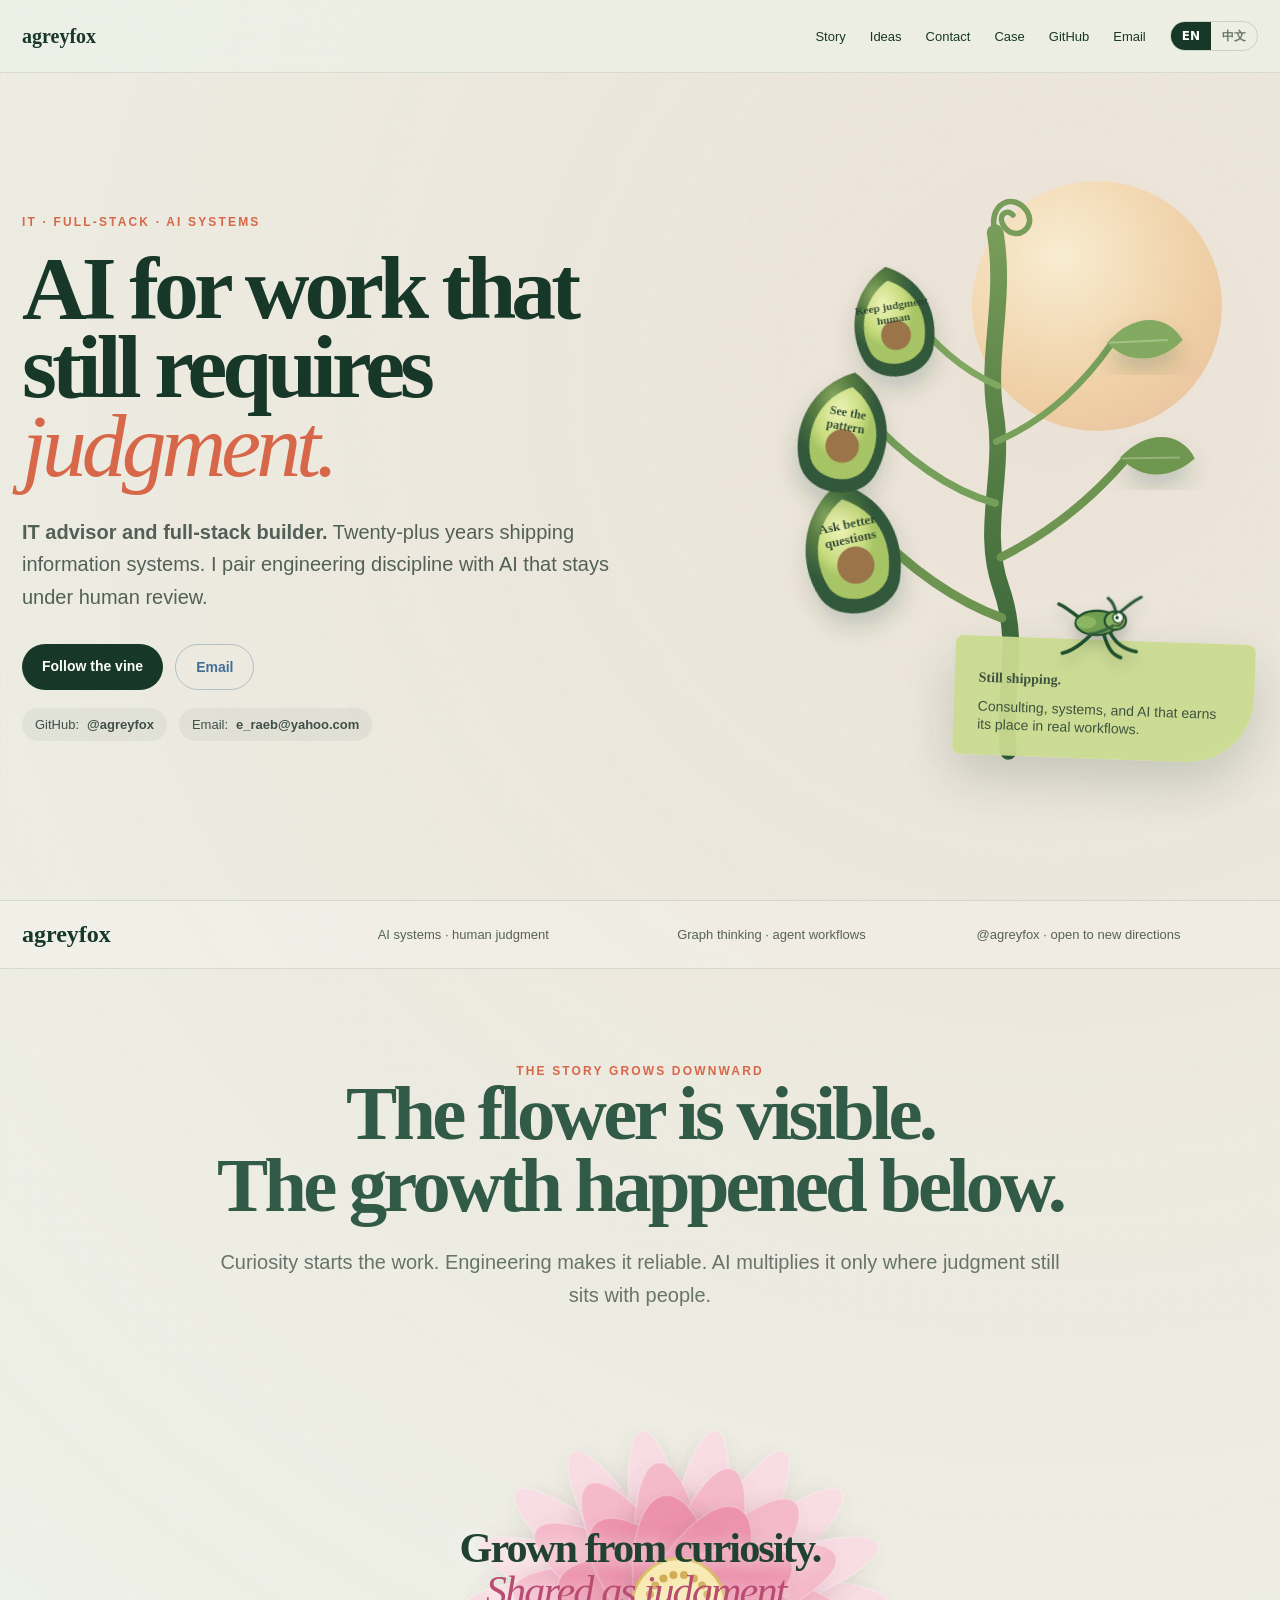
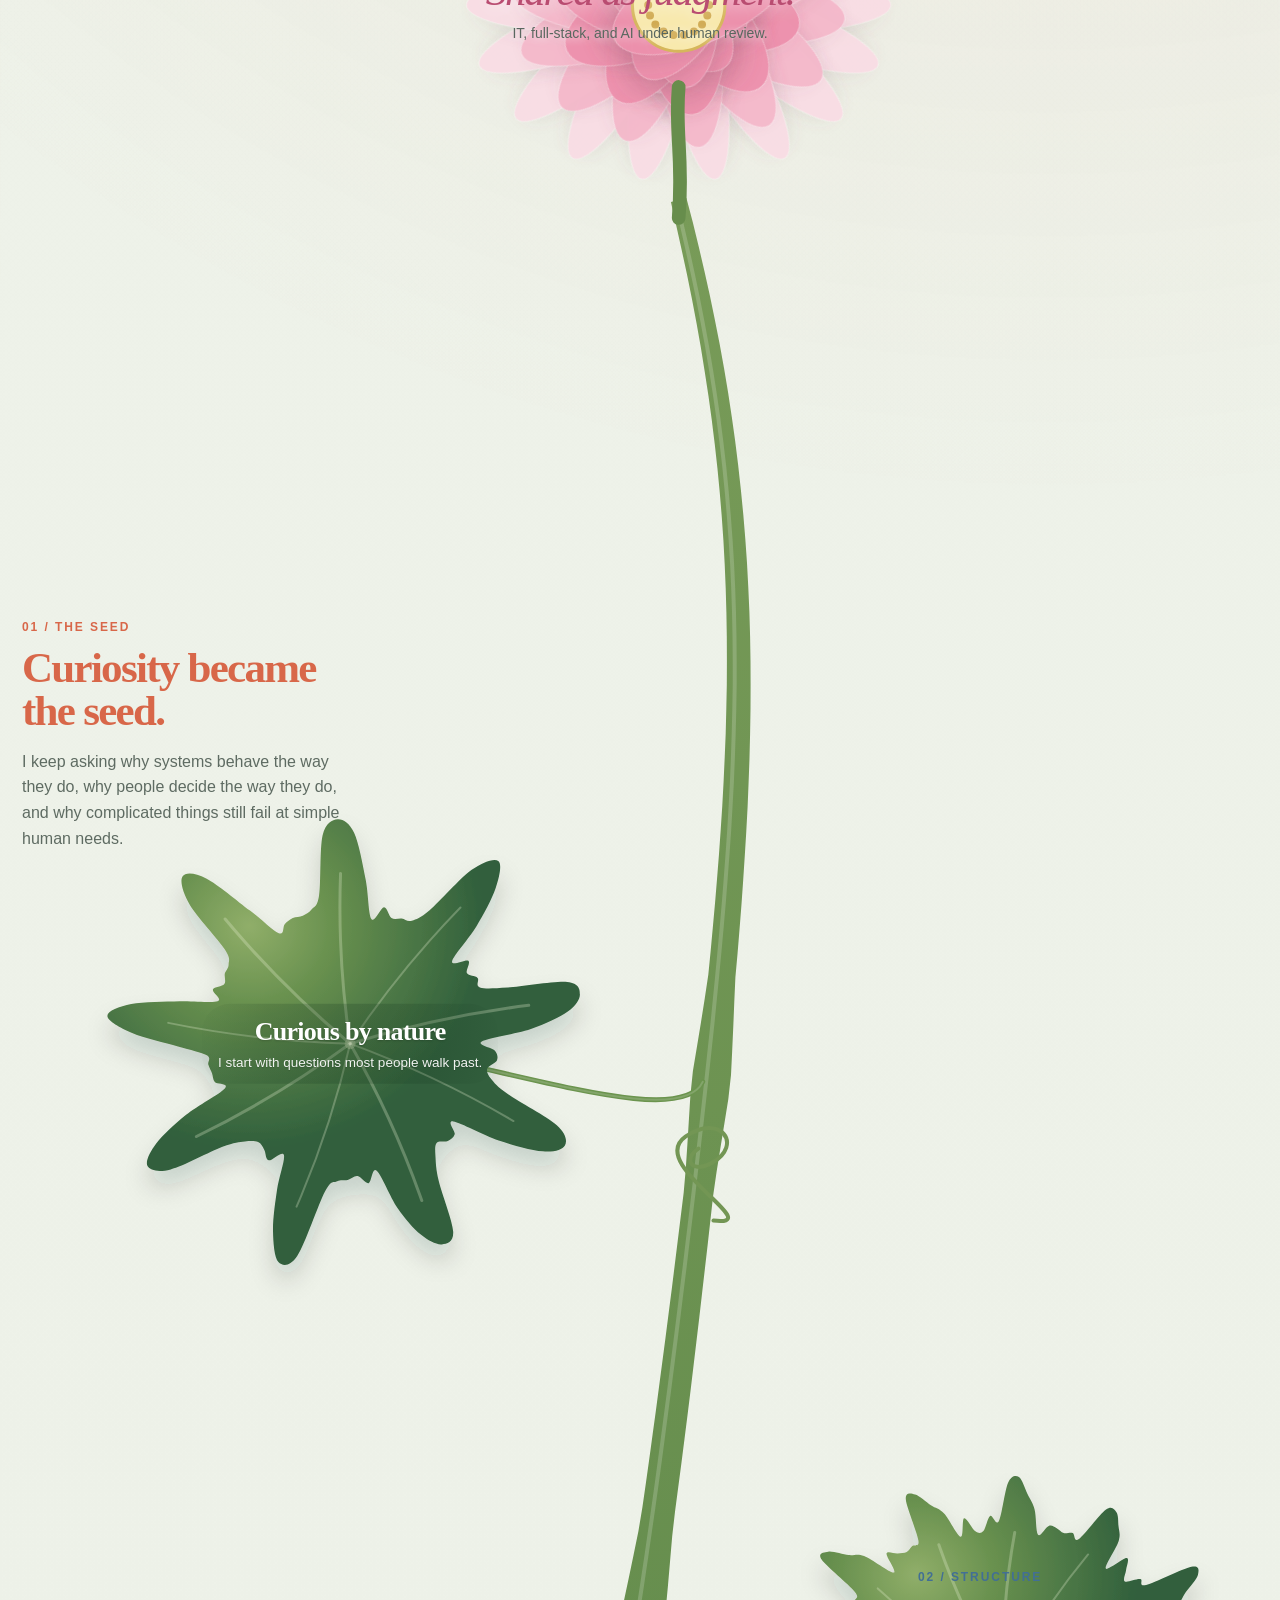
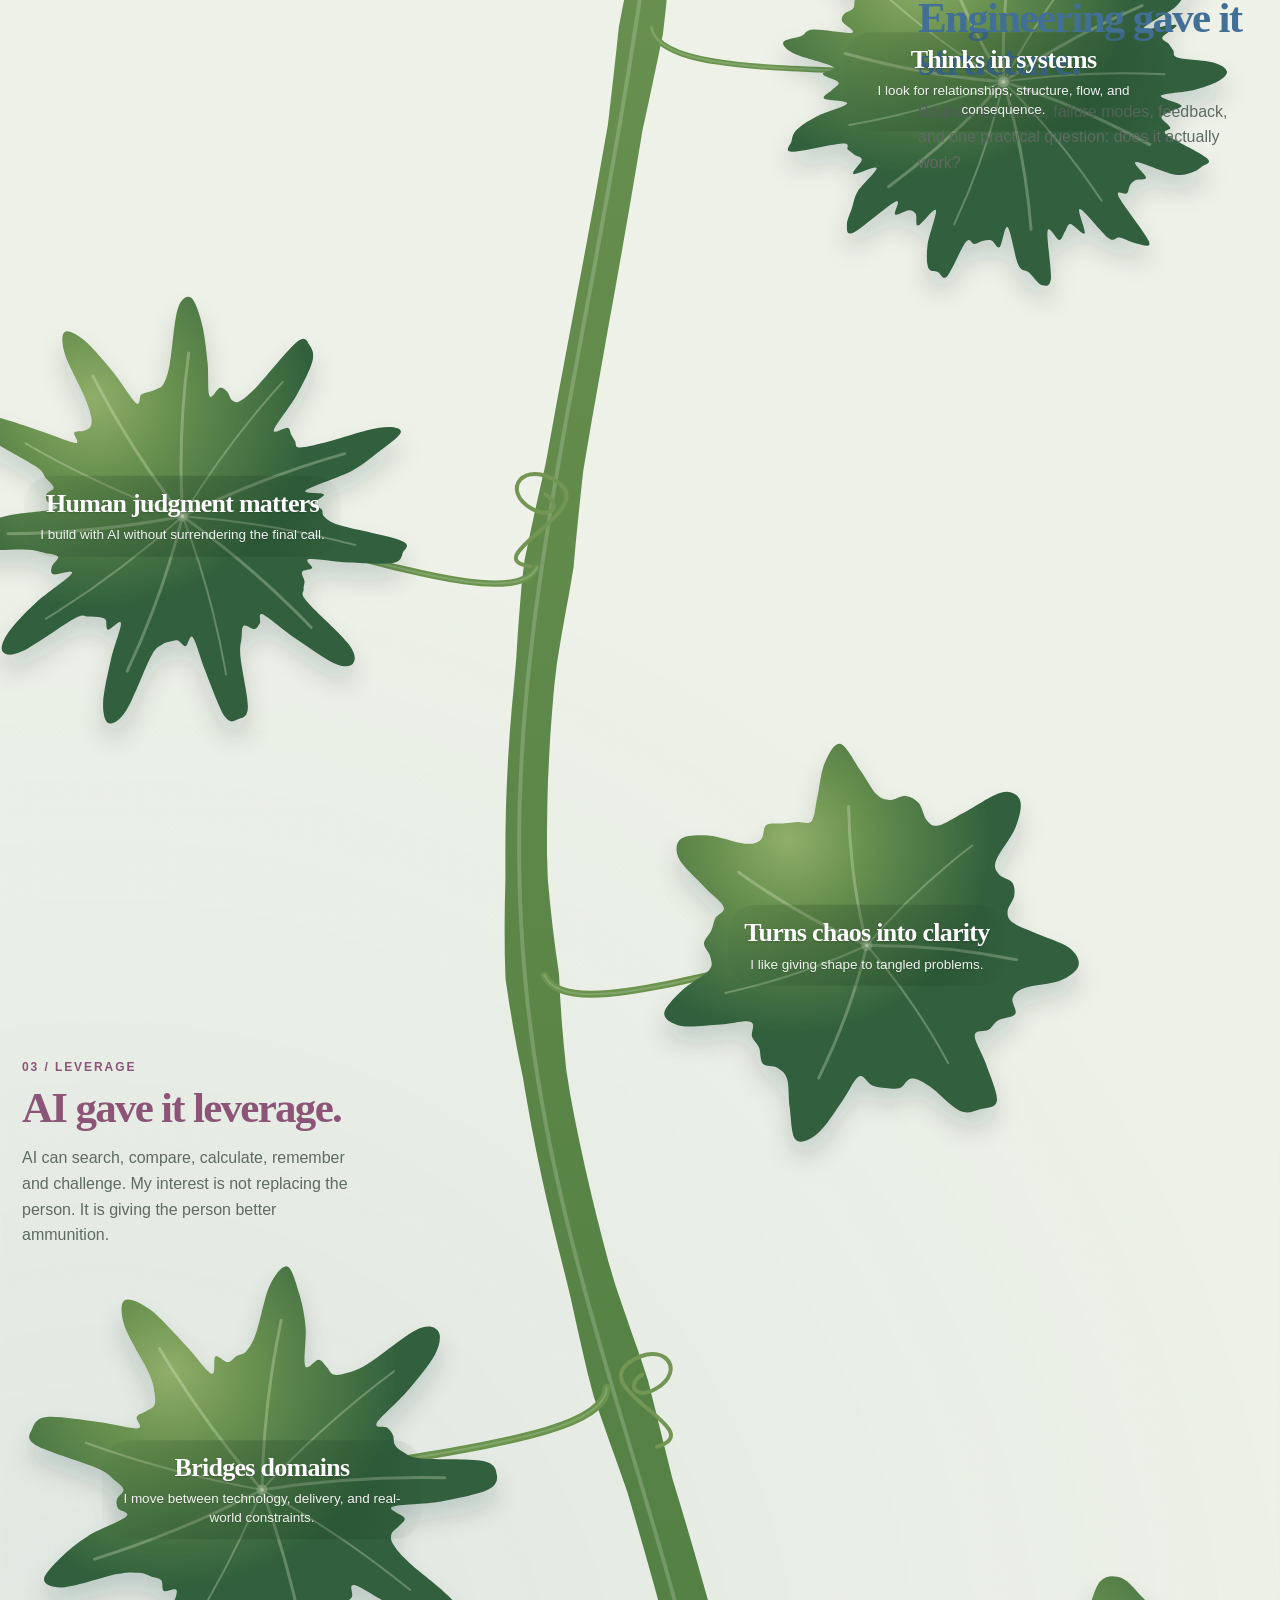
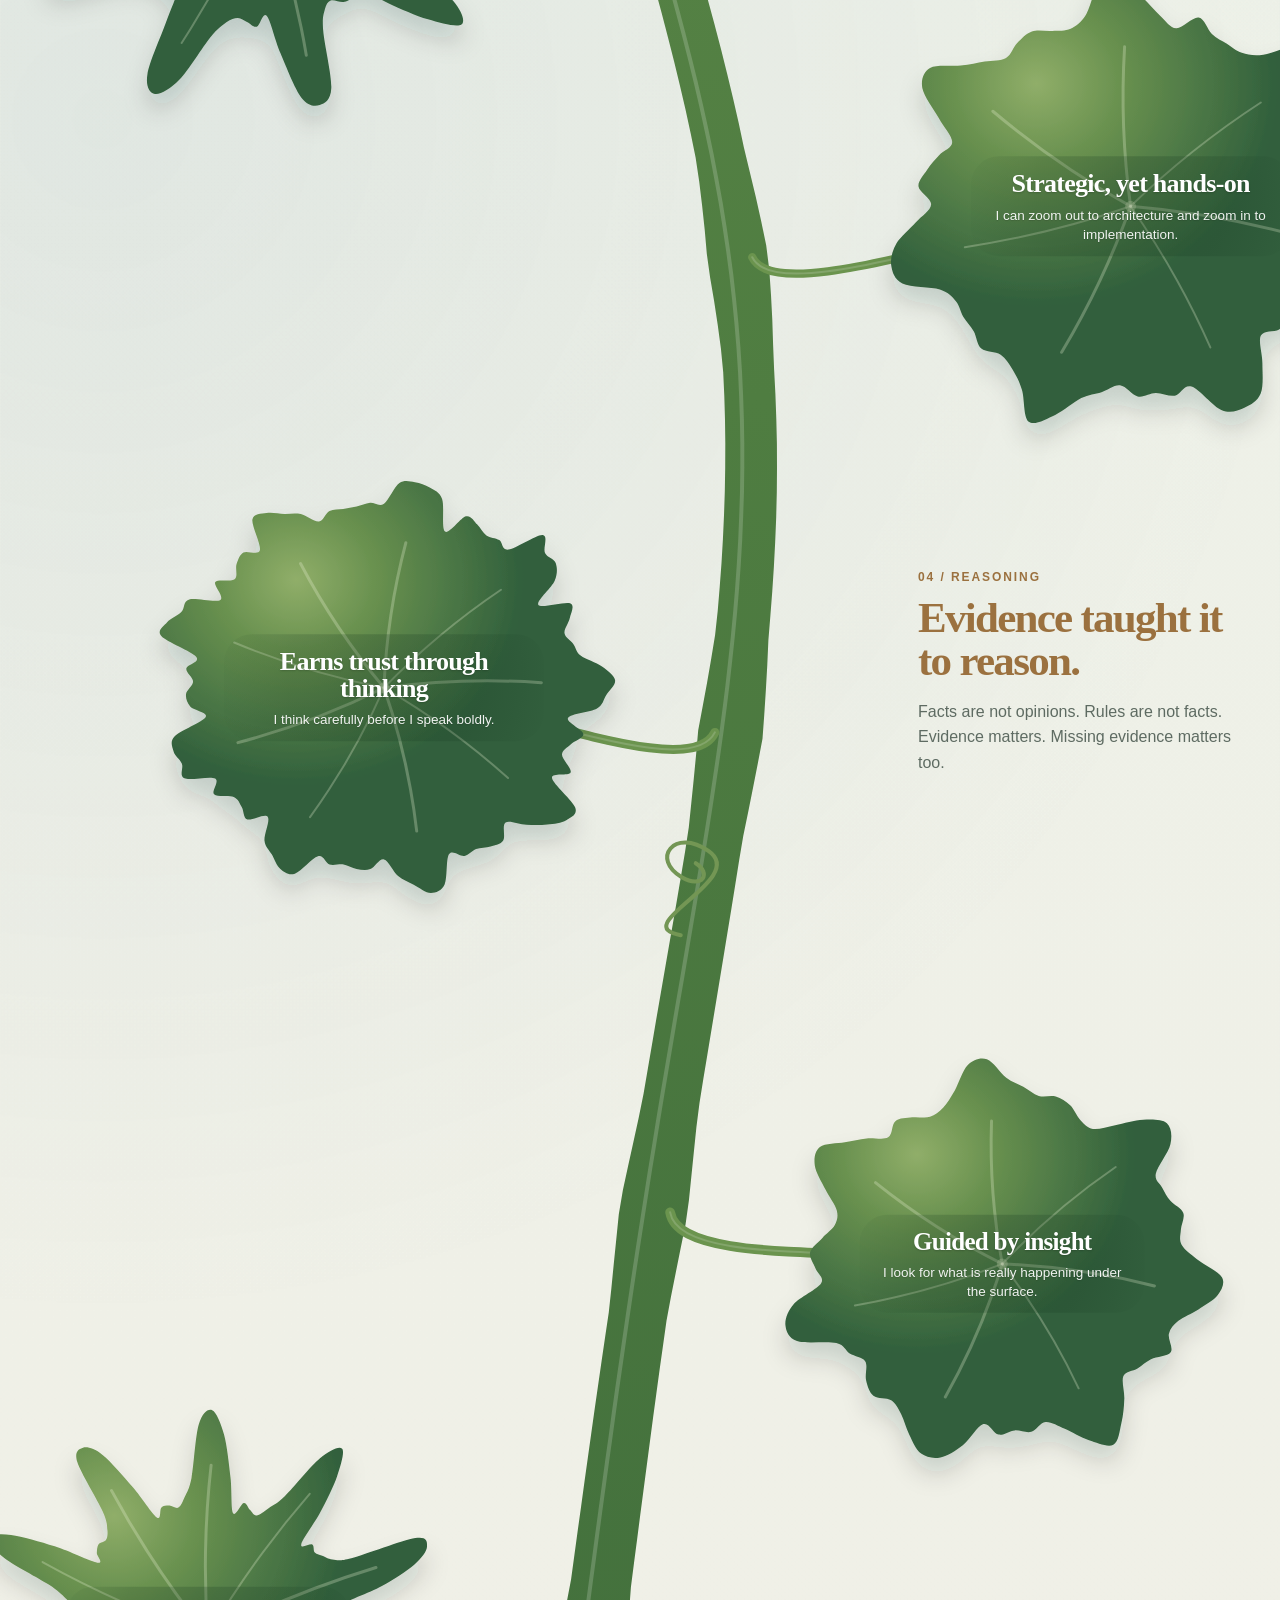
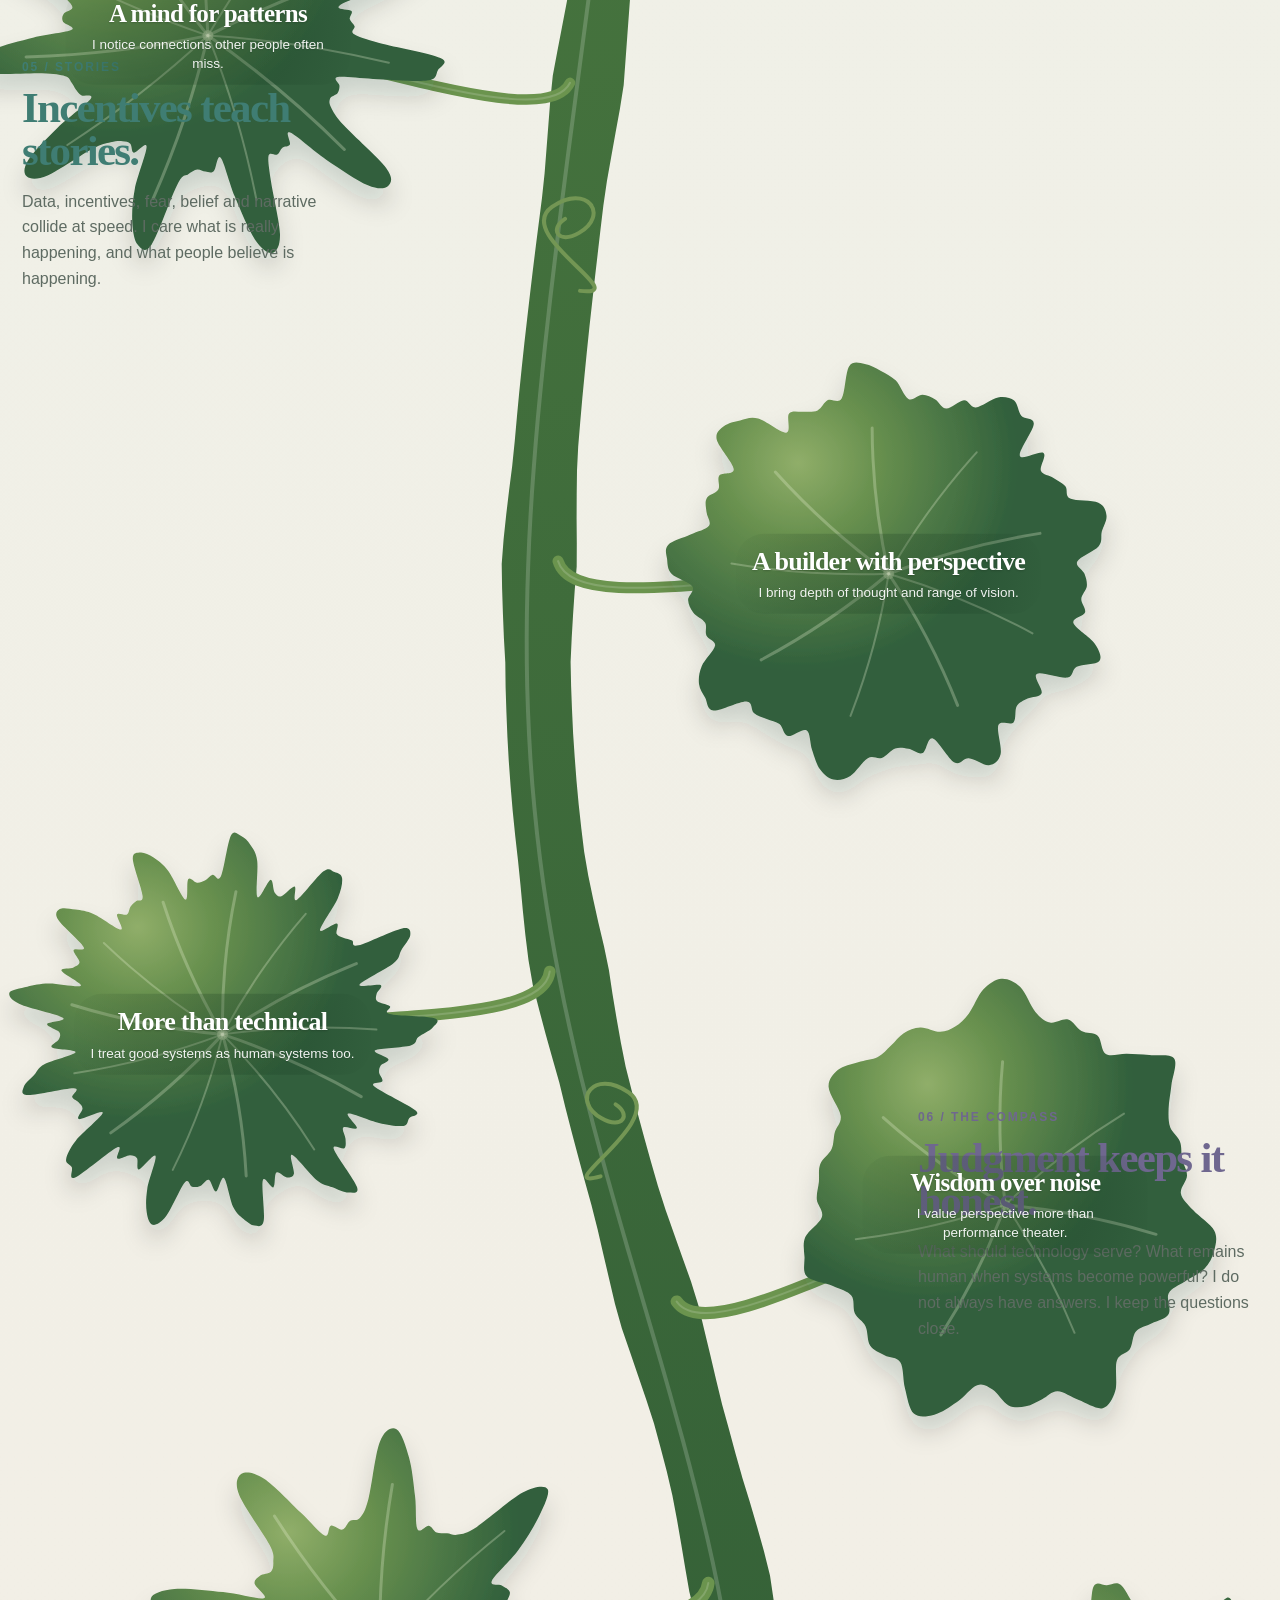
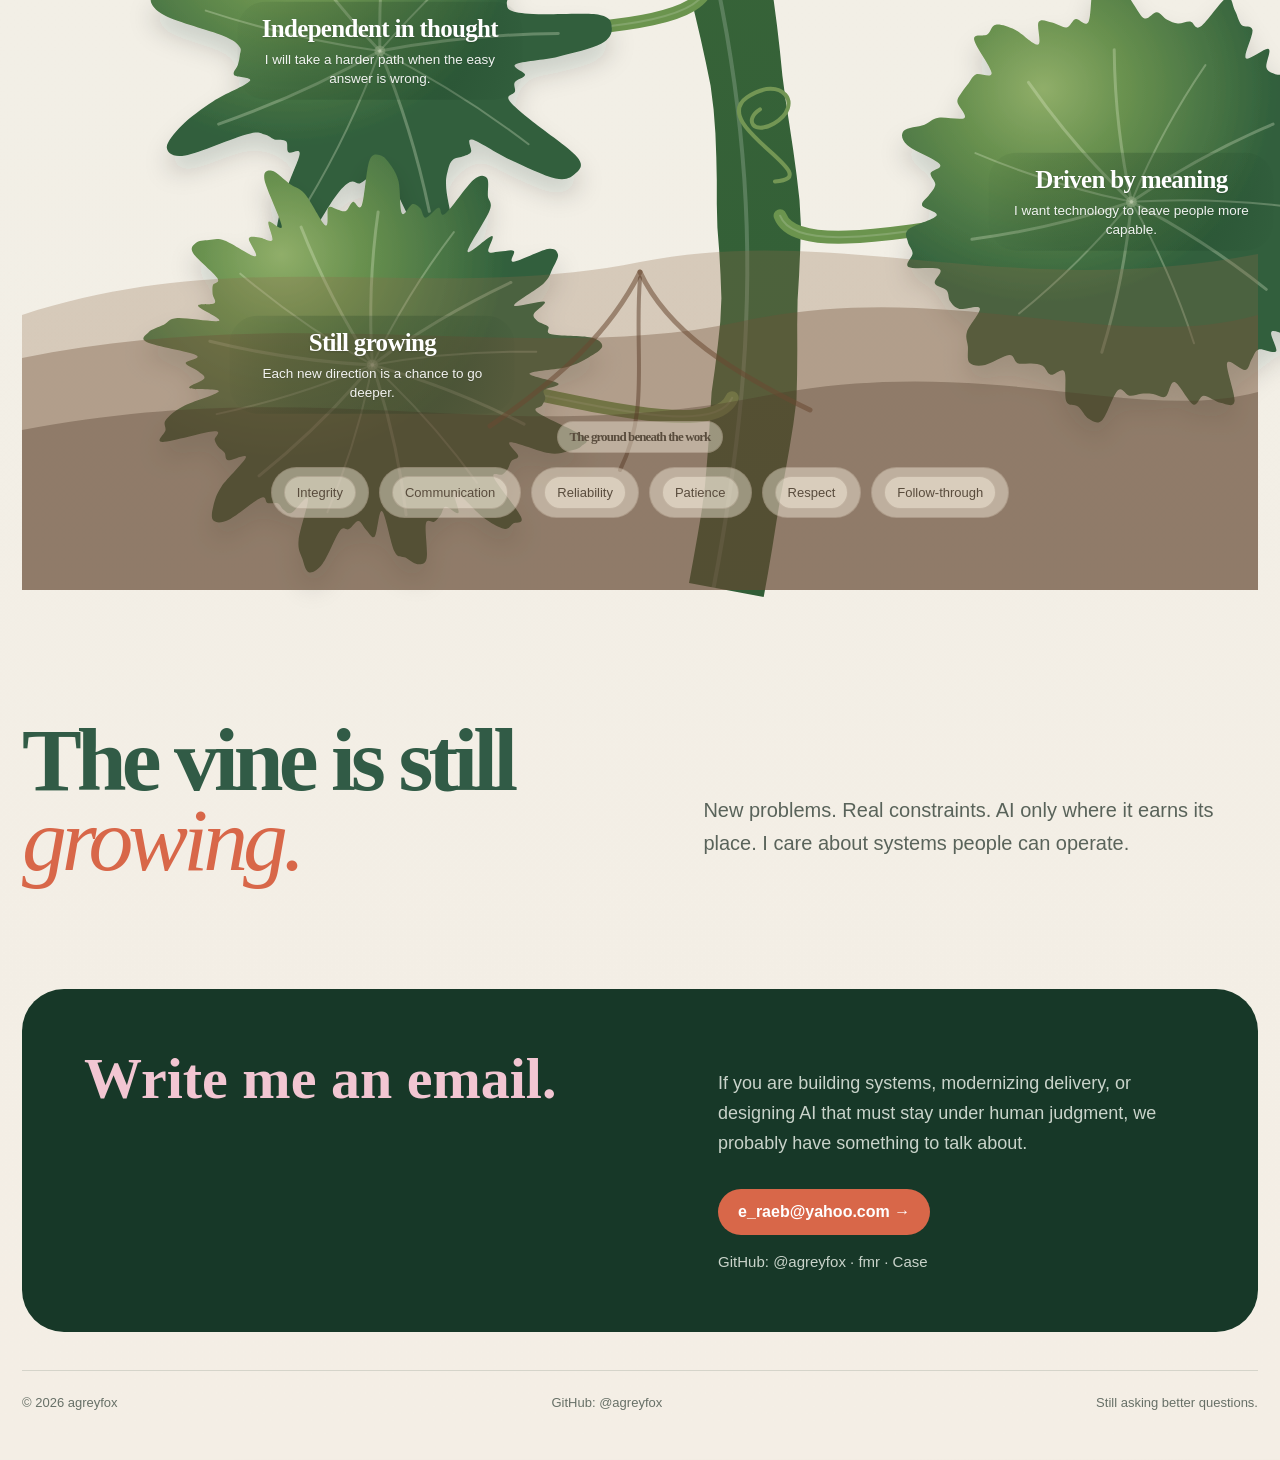
==== commit 77769712: "fix(profile): flower Chinese line" ====
--- a/index.html
+++ b/index.html
@@ -583,7 +583,7 @@
     <svg id="plantSvg" aria-hidden="true"></svg>
 
     <div class="flower-quote" data-hop data-joke="wisdom, now available in flower format." data-hop-y=".02">
-      <div class="line"><span class="en">Grown from curiosity.<br><em>Shared as judgment.</em></span><span class="zh">因好奇而生长，<br><em>靠判断来交付。</em></span></div>
+      <div class="line"><span class="en">Grown from curiosity.<br><em>Shared as judgment.</em></span><span class="zh">长自好奇，<br><em>成于判断。</em></span></div>
       <div class="sub"><span class="en">IT, full-stack, and AI under human review.</span><span class="zh">IT、全栈开发，以及始终由人把关的 AI。</span></div>
     </div>
 
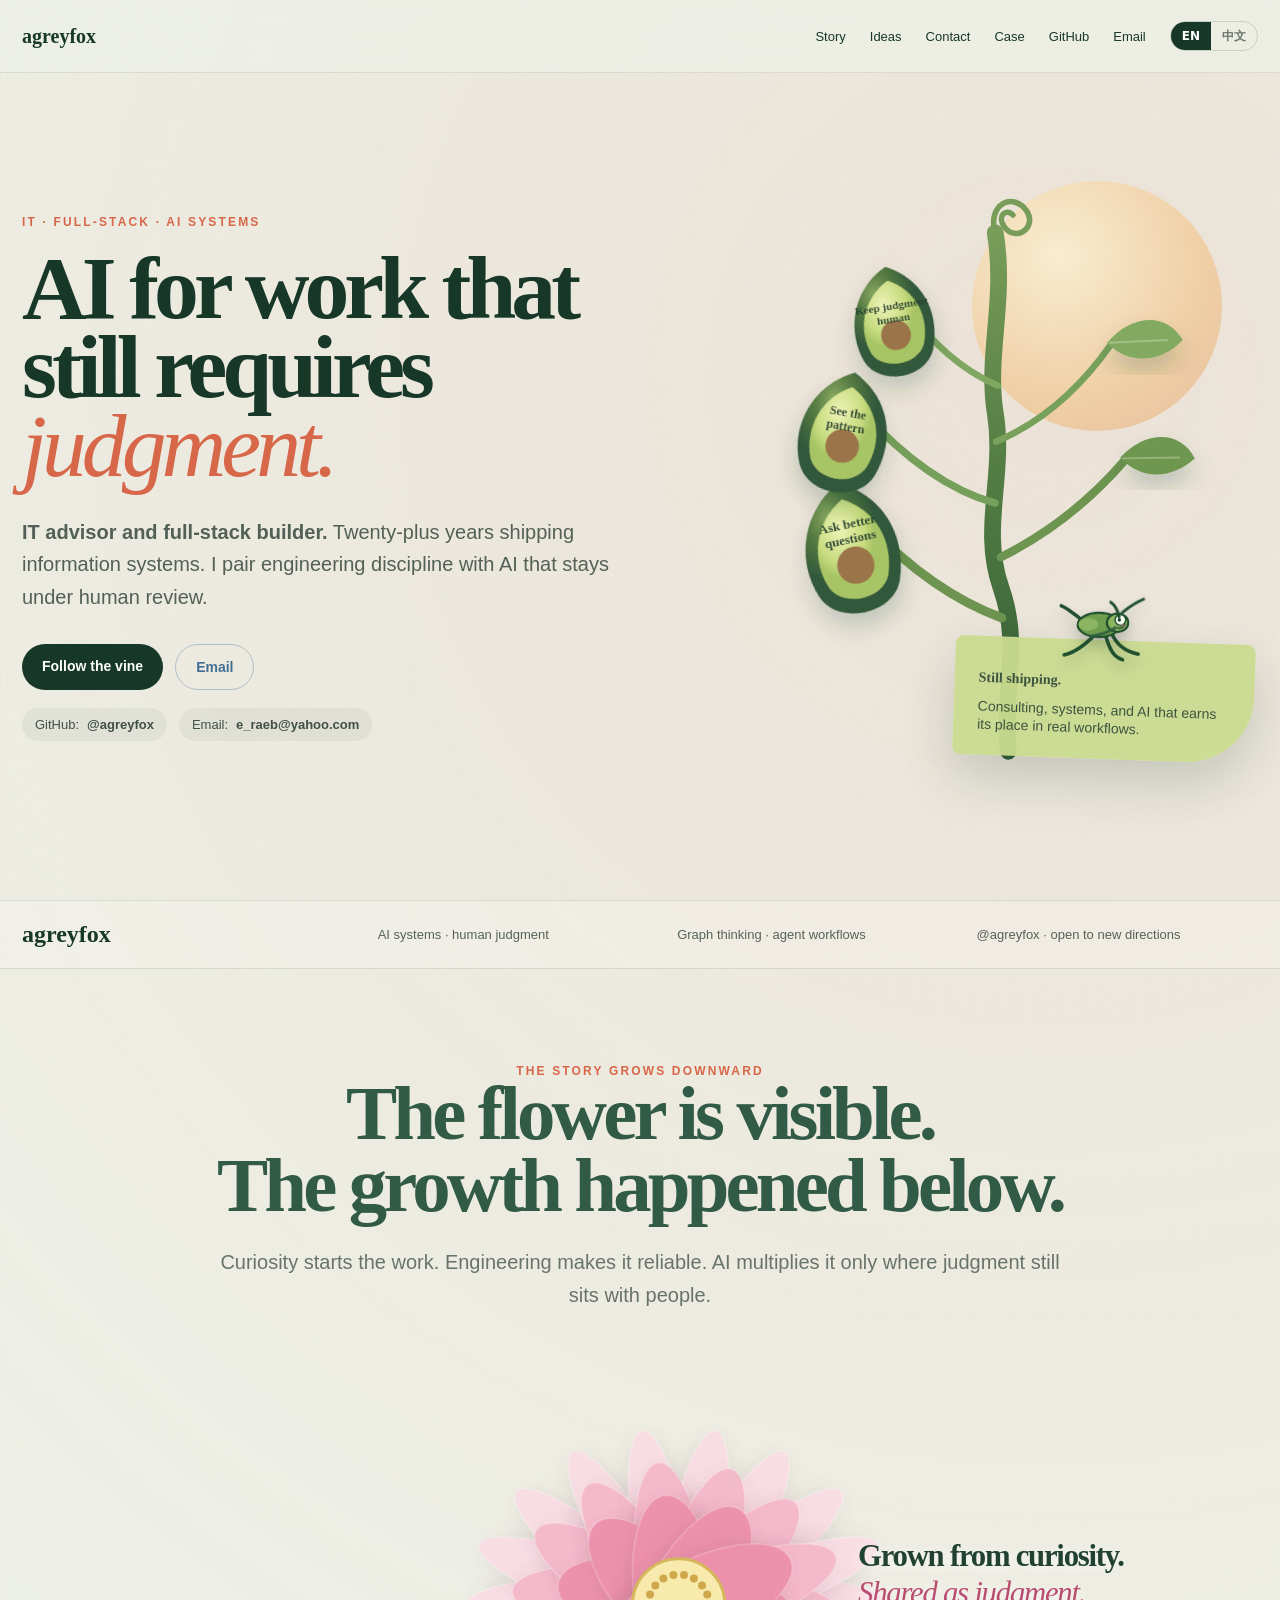
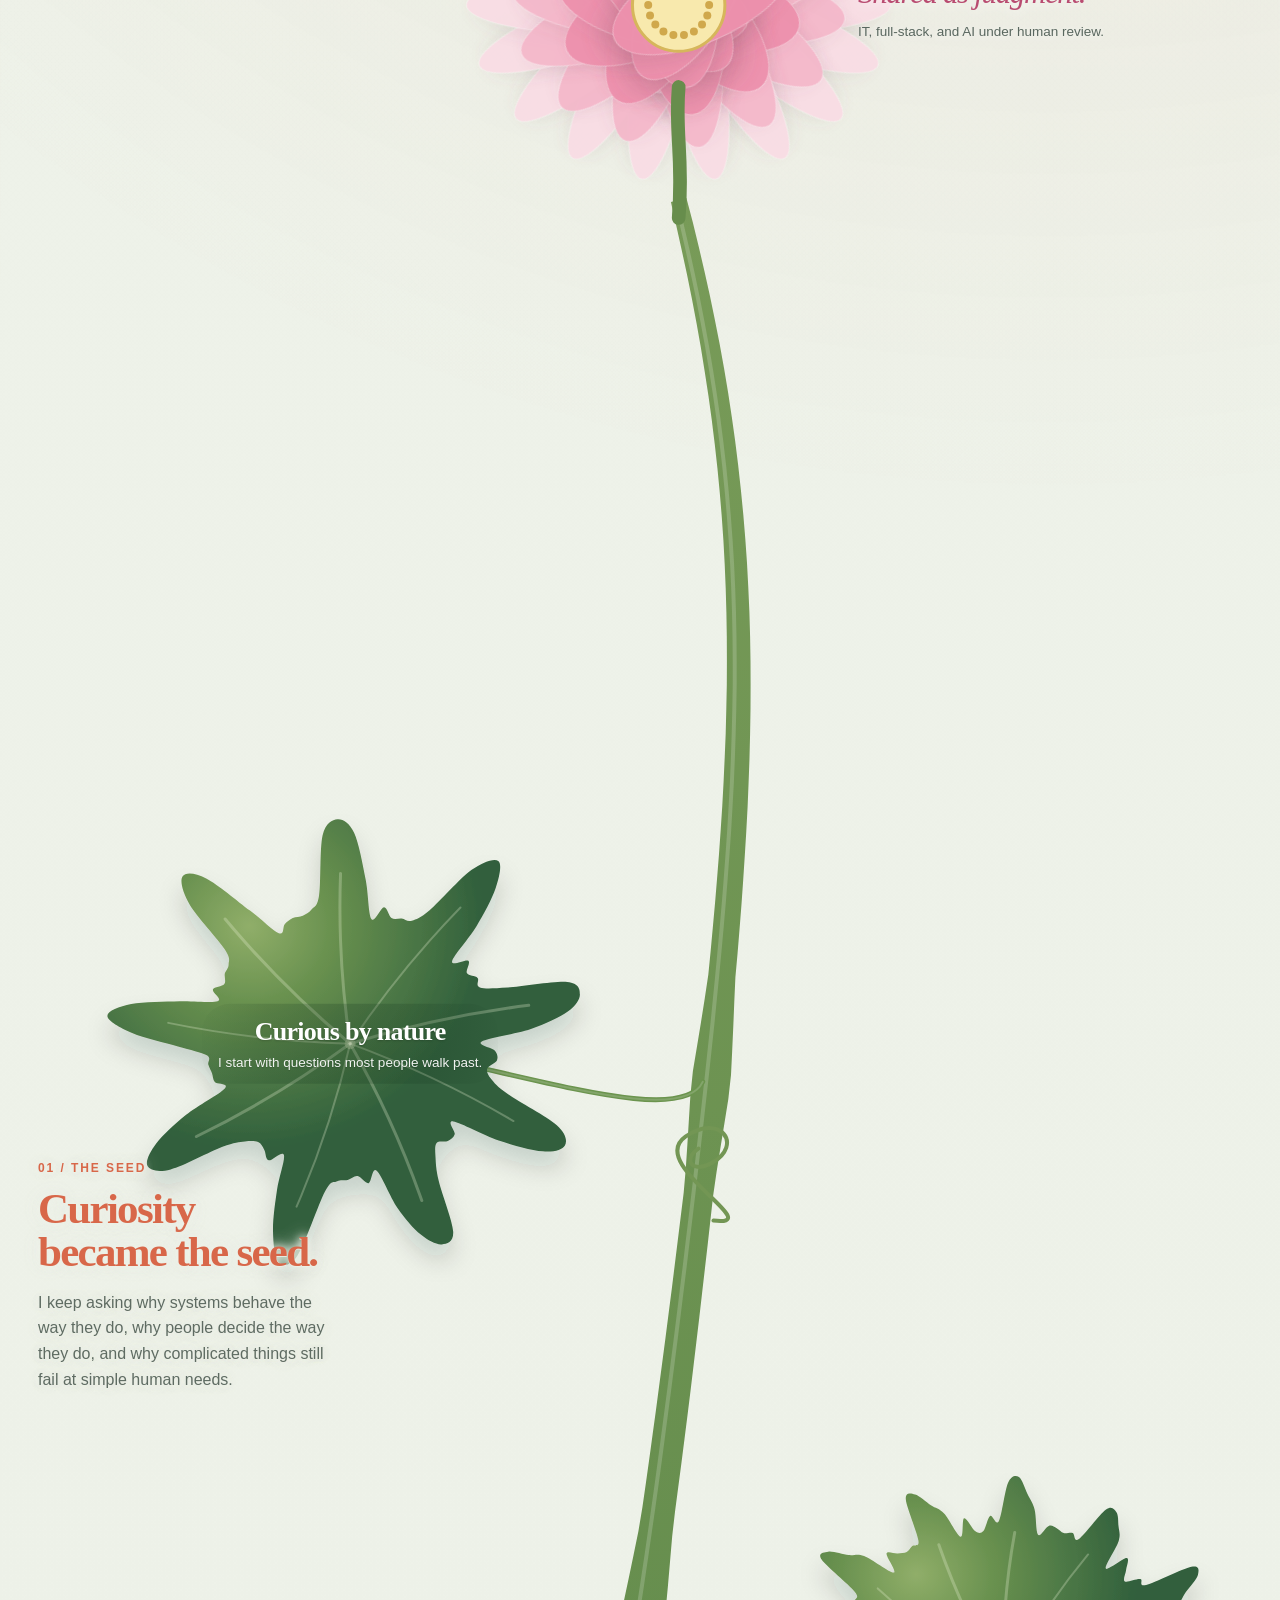
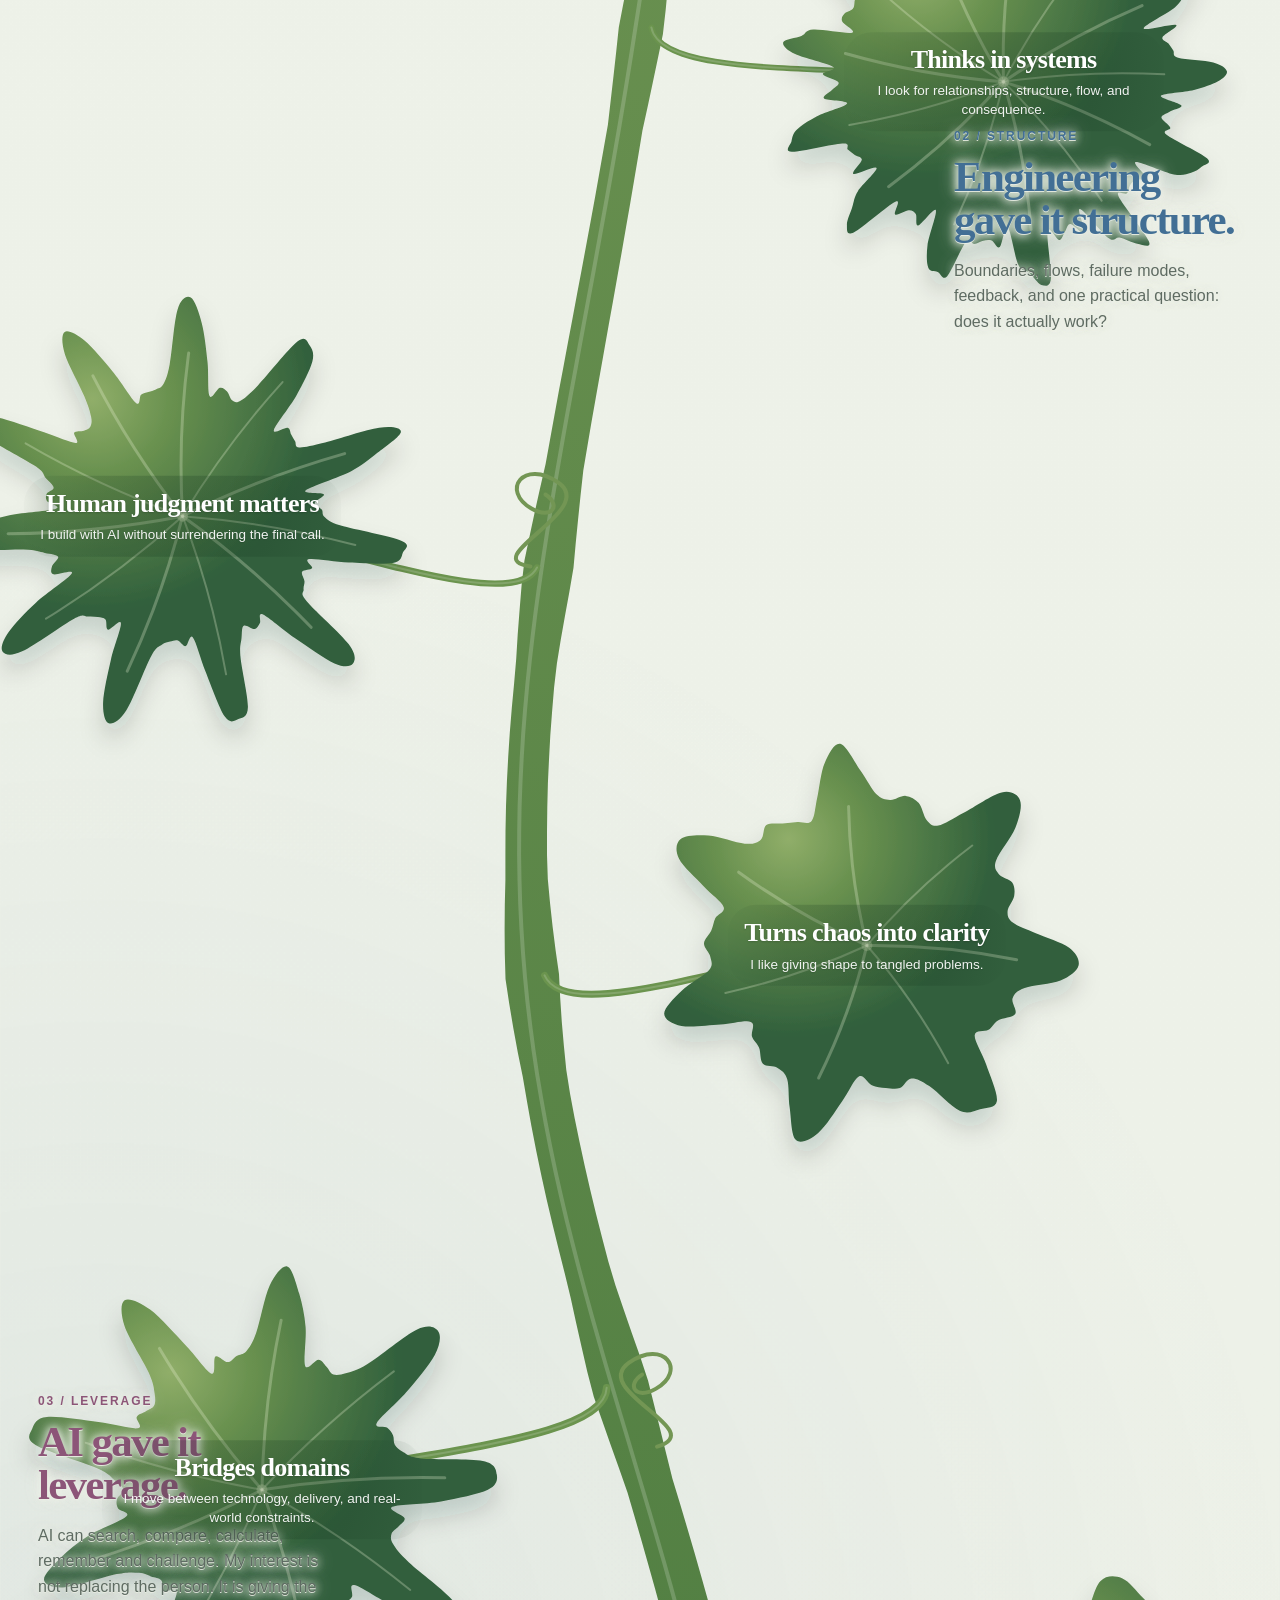
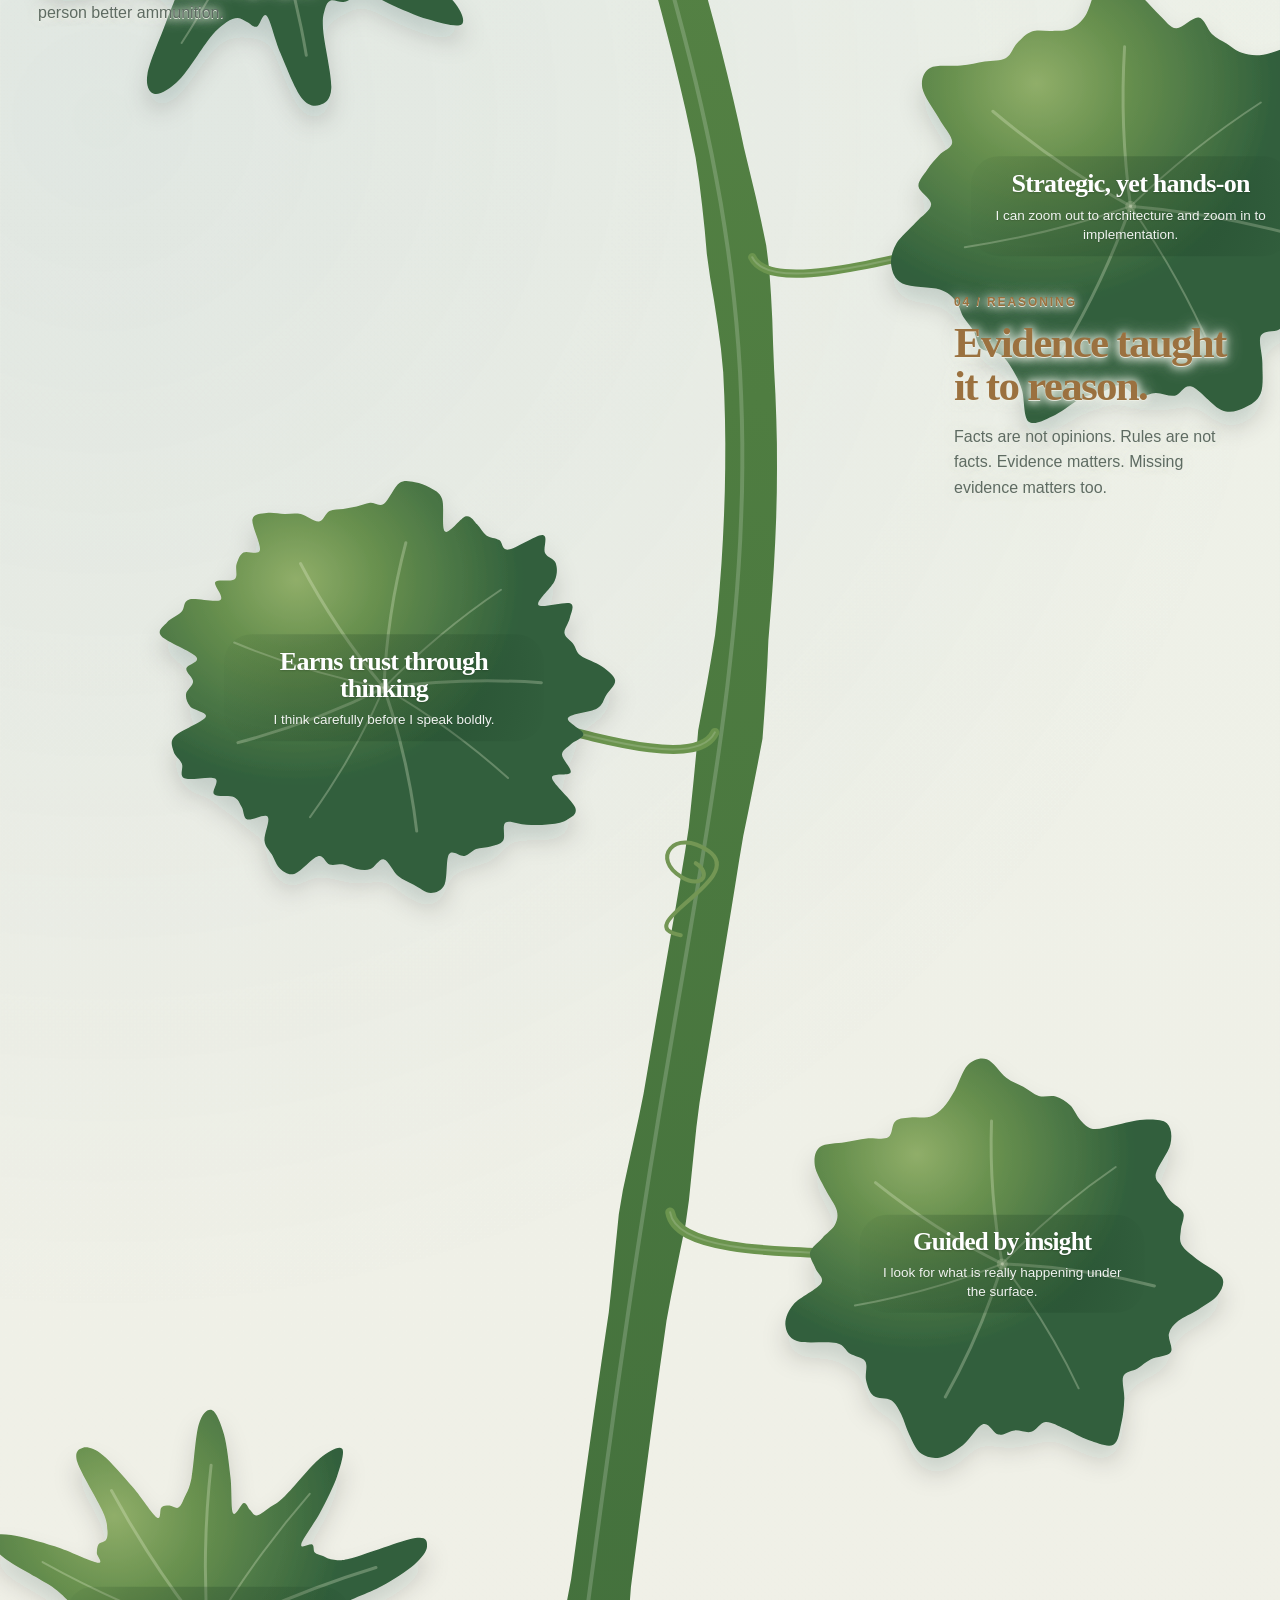
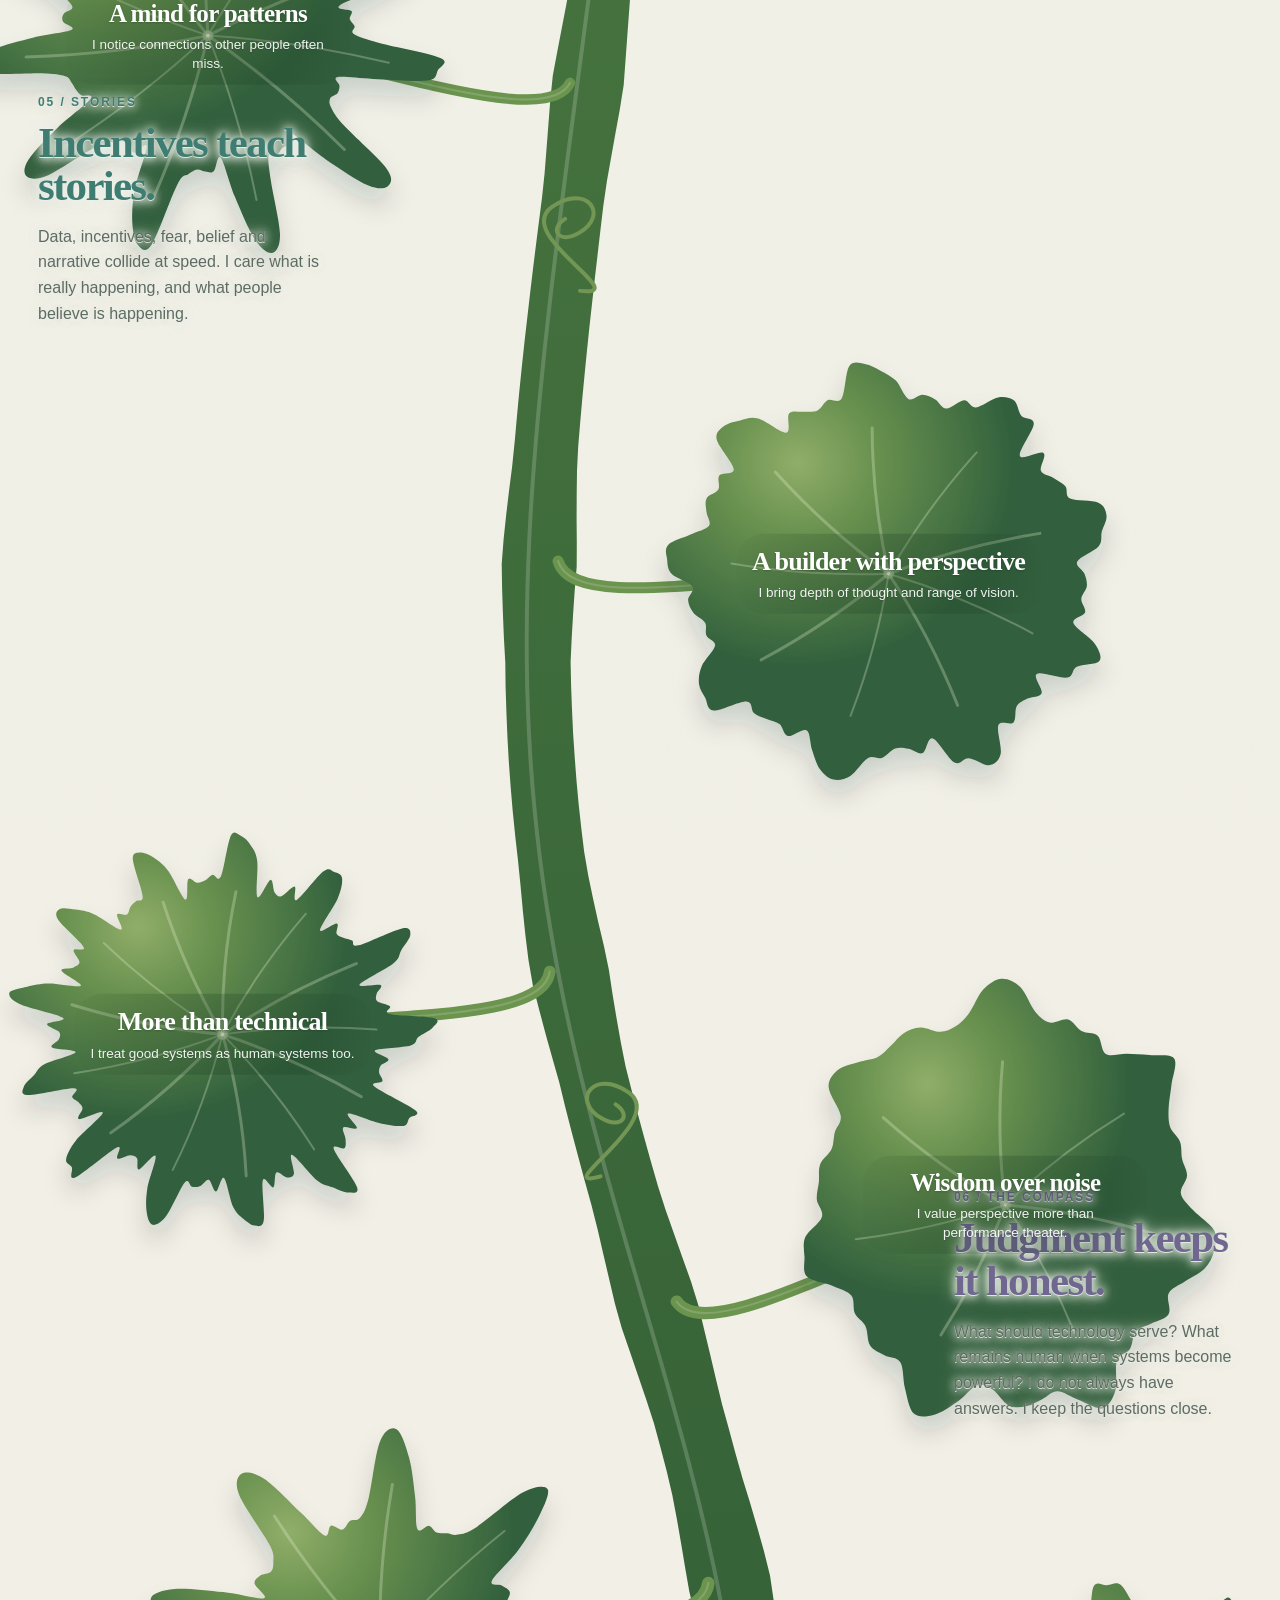
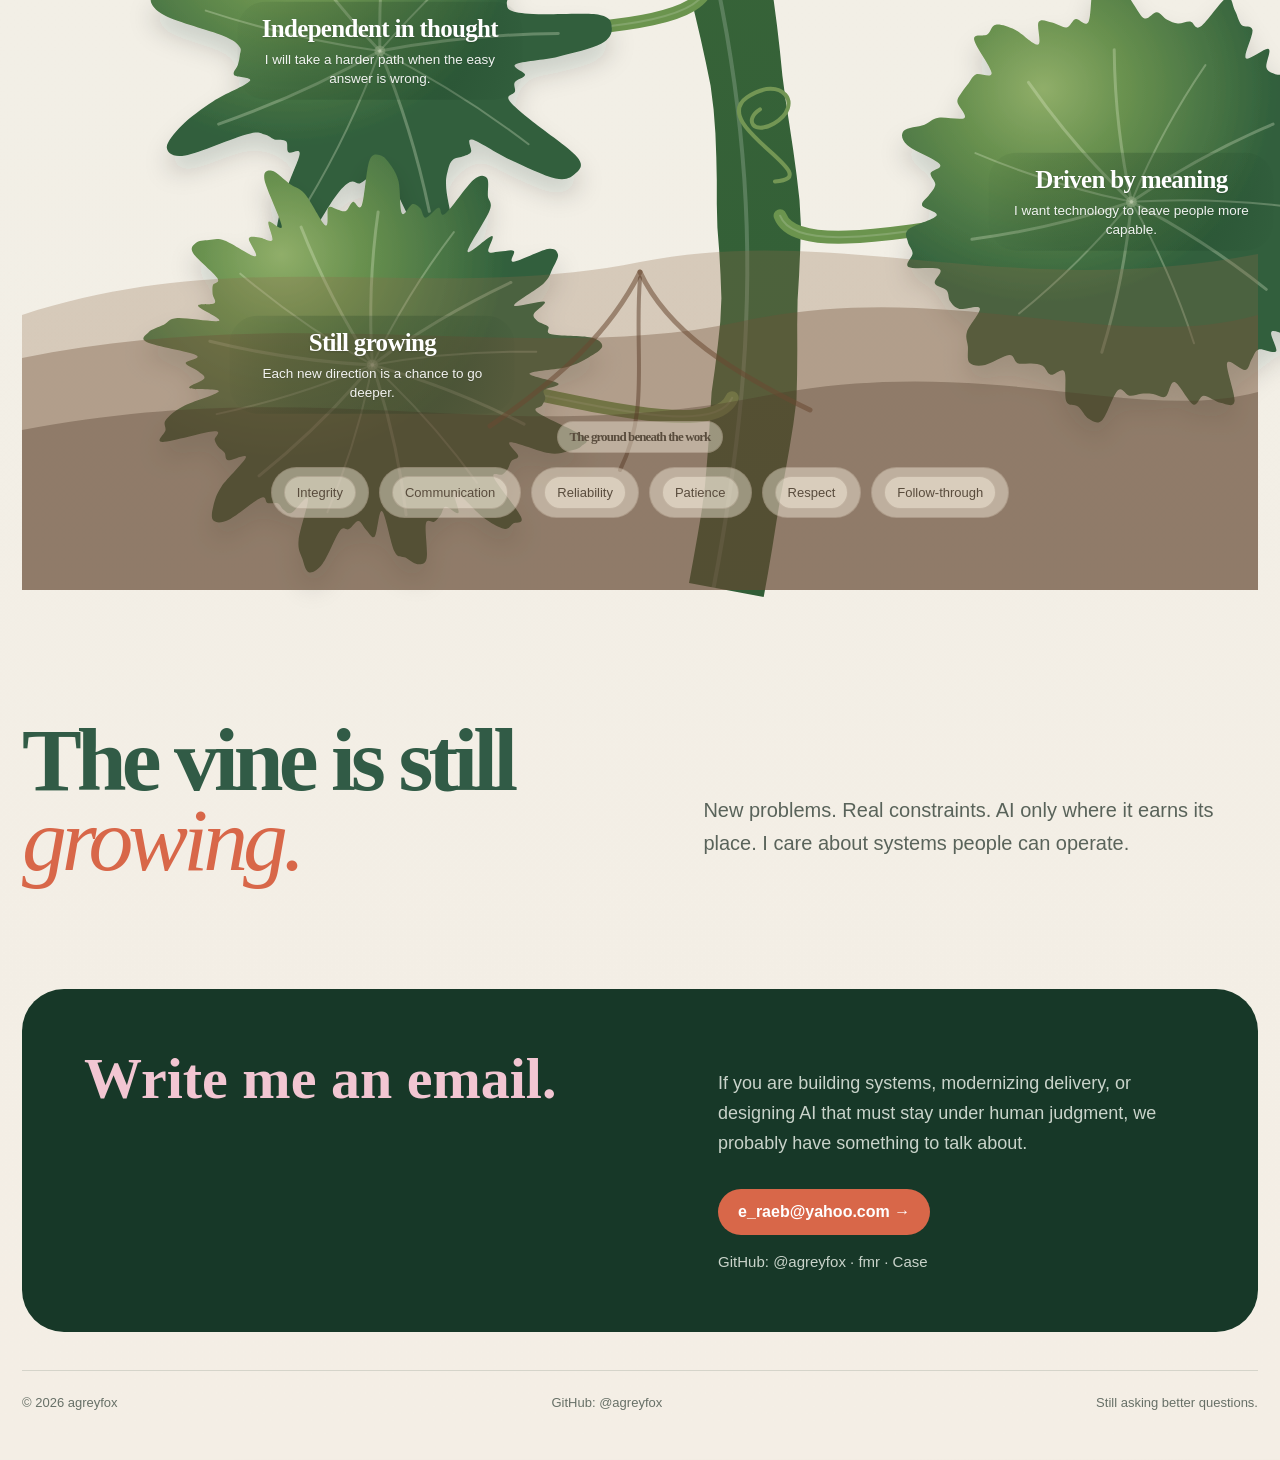
==== commit 60dc236a: "fix(profile): park chapters just above next same-side leaf" ====
--- a/index.html
+++ b/index.html
@@ -103,17 +103,29 @@
 #plantSvg{position:absolute;inset:0;width:100%;height:100%;overflow:visible}
 
 .flower-quote{
-  position:absolute;left:50%;top:136px;transform:translateX(-50%);
-  width:470px;max-width:40vw;text-align:center;z-index:26
+  /* Sit to the RIGHT of the pink flower — no overlap with bloom */
+  position:absolute;
+  left:calc(50% + min(210px, 22vw));
+  right:auto;
+  top:200px;
+  transform:translateY(-50%);
+  width:min(300px, 32vw);
+  max-width:320px;
+  text-align:left;
+  z-index:26;
+  pointer-events:none;
+  box-sizing:border-box;
+  padding:0 4px 0 8px;
 }
 .flower-quote .line{
-  font:700 clamp(30px,3.3vw,45px)/1.02 Georgia,serif;
-  letter-spacing:-.045em;color:#214233;text-shadow:0 2px 18px rgba(255,255,255,.78)
+  font:700 clamp(22px,2.4vw,34px)/1.2 Georgia,serif;
+  letter-spacing:-.04em;color:#214233;
+  text-shadow:0 2px 14px rgba(255,255,255,.88)
 }
 .flower-quote .line em{font-weight:400;color:#b94c71}
 .flower-quote .sub{
-  margin:12px auto 0;font-size:14px;color:#59675f;line-height:1.4;
-  max-width:370px;text-shadow:0 1px 10px rgba(255,255,255,.9)
+  margin:10px 0 0;font-size:13.5px;color:#59675f;line-height:1.45;
+  max-width:100%;text-shadow:0 1px 10px rgba(255,255,255,.9)
 }
 .soil-labels{
   position:absolute;left:50%;bottom:72px;transform:translateX(-50%);z-index:28;
@@ -129,8 +141,24 @@
   font-size:13px;color:#594c3d;
 }
 
-.story-copy{position:absolute;width:340px;z-index:20;--chapter-color:var(--coral)}
-.story-copy.left{left:0}.story-copy.right{right:0}
+.story-copy{
+  position:absolute;width:min(300px,30vw);z-index:18;--chapter-color:var(--coral);
+  /* Do NOT cover leaves: sit in vertical gaps, transparent, no frosted plate */
+  background:transparent;border:0;box-shadow:none;backdrop-filter:none;
+  padding:4px 6px;box-sizing:border-box;
+}
+.story-copy.left{left:10px;right:auto}
+.story-copy.right{right:10px;left:auto}
+.story-copy .n,
+.story-copy h3,
+.story-copy p,
+.story-copy .proof{
+  text-shadow:
+    0 0 10px rgba(237,241,232,.95),
+    0 0 18px rgba(237,241,232,.9),
+    0 1px 0 rgba(237,241,232,.85),
+    0 2px 8px rgba(237,241,232,.75);
+}
 .story-copy .n{font-size:12px;font-weight:800;letter-spacing:.16em;color:var(--chapter-color)}
 .story-copy h3{
   font:700 43px/1.01 Georgia,serif;letter-spacing:-.04em;margin:12px 0 16px;
@@ -145,7 +173,7 @@
 .story-copy.compass{--chapter-color:var(--violet)}
 
 .leaf-content{
-  position:absolute;z-index:25;transform:translate(-50%,-50%);pointer-events:none;
+  position:absolute;z-index:28;transform:translate(-50%,-50%);pointer-events:none;
   display:flex;align-items:center;justify-content:center;text-align:center
 }
 .leaf-content .panel{
@@ -189,16 +217,26 @@
   .hero{grid-template-columns:1fr}.hero-art{height:560px}
   .navlinks a:not(:last-child){display:none}
   .identity-grid{grid-template-columns:1fr 1fr}
-  .story-copy{width:250px}.story-copy h3{font-size:32px}
+  .story-copy{width:min(250px,38vw)}.story-copy.left{left:8px}.story-copy.right{right:8px}.story-copy h3{font-size:32px}
   .leaf-content{transform:translate(-50%,-50%) scale(.84)}
-  .flower-quote{top:150px;width:340px;max-width:52vw}
+  .flower-quote{
+    left:calc(50% + 150px);top:190px;width:min(260px,36vw);max-width:280px;
+    transform:translateY(-50%);text-align:left
+  }
   .closing,.contact{grid-template-columns:1fr}
 }
 @media(max-width:680px){
   .identity-grid{grid-template-columns:1fr}
-  .story-copy{width:44%}.story-copy h3{font-size:27px}.story-copy p{font-size:14px}
+  .story-copy{width:min(46%,280px)}.story-copy.left{left:6px}.story-copy.right{right:6px}.story-copy h3{font-size:26px}.story-copy p{font-size:14px}
   .leaf-content{transform:translate(-50%,-50%) scale(.70)}
-  .flower-quote{top:155px;width:280px;max-width:70vw}.flower-quote .line{font-size:24px}.flower-quote .sub{font-size:12px}
+  .flower-quote{
+    left:50%;top:auto;bottom:auto;
+    /* below flower on small screens — still not overlapping center */
+    top:340px;transform:translateX(-50%);
+    width:min(300px,86vw);max-width:320px;text-align:center;padding:0
+  }
+  .flower-quote .line{font-size:22px;line-height:1.3}
+  .flower-quote .sub{font-size:12px;margin-top:8px}
   .contact{padding:34px}
 }
 @media(prefers-reduced-motion:reduce){
@@ -334,6 +372,10 @@
   font-size: 13.5px;
   max-width: 22em;
 }
+html[lang="zh-Hans"] .flower-quote{
+  width:min(280px, 30vw);max-width:300px
+}
+
 html[lang="zh-Hans"] .soil-labels h3{
   font-family: var(--zh-serif);
   font-weight: 600;
@@ -446,7 +488,7 @@
 }
 @media(max-width:680px){
   html[lang="zh-Hans"] .hero h1{font-size:clamp(32px,9vw,44px); line-height:1.35}
-  html[lang="zh-Hans"] .story-copy{width:46%}
+  html[lang="zh-Hans"] .story-copy{width:min(300px,42vw)}
   html[lang="zh-Hans"] .story-copy h3{font-size:22px}
   html[lang="zh-Hans"] .story-copy p{font-size:13.5px; line-height:1.75}
   html[lang="zh-Hans"] .leaf-content h3{font-size:15px !important}
@@ -587,32 +629,32 @@
       <div class="sub"><span class="en">IT, full-stack, and AI under human review.</span><span class="zh">IT、全栈开发，以及始终由人把关的 AI。</span></div>
     </div>
 
-    <div class="story-copy left seed" style="top:830px" data-hop data-joke="question first. confidence later." data-hop-y=".04">
+    <div class="story-copy left seed" style="top:0" data-hop data-joke="question first. confidence later." data-hop-y=".04">
       <div class="n">01 / THE SEED</div>
       <h3><span class="en">Curiosity became the seed.</span><span class="zh">好奇是那颗种子。</span></h3>
       <p><span class="en">I keep asking why systems behave the way they do, why people decide the way they do, and why complicated things still fail at simple human needs.</span><span class="zh">我会追问：系统为什么这样跑，人为什么这样决定，复杂方案又为什么总在最简单的需求上翻车。</span></p>
     </div>
-    <div class="story-copy right structure" style="top:1780px" data-hop data-joke="structure: the polite name for controlled obsession." data-hop-y=".04">
+    <div class="story-copy right structure" style="top:0" data-hop data-joke="structure: the polite name for controlled obsession." data-hop-y=".04">
       <div class="n">02 / STRUCTURE</div>
       <h3><span class="en">Engineering gave it structure.</span><span class="zh">用工程搭好结构。</span></h3>
       <p><span class="en">Boundaries, flows, failure modes, feedback, and one practical question: does it actually work?</span><span class="zh">边界、流程、故障与反馈，最后只问一句：上线了，它还能不能用？</span></p>
     </div>
-    <div class="story-copy left leverage" style="top:2870px" data-hop data-joke="leverage is nice. brakes are also nice." data-hop-y=".04">
+    <div class="story-copy left leverage" style="top:0" data-hop data-joke="leverage is nice. brakes are also nice." data-hop-y=".04">
       <div class="n">03 / LEVERAGE</div>
       <h3><span class="en">AI gave it leverage.</span><span class="zh">把 AI 当杠杆用。</span></h3>
       <p><span class="en">AI can search, compare, calculate, remember and challenge. My interest is not replacing the person. It is giving the person better ammunition.</span><span class="zh">AI 能检索、对比、计算、记忆，也能提出质疑。我要的不是取代人，而是让人手里有更好的工具。</span></p>
     </div>
-    <div class="story-copy right reasoning" style="top:3980px" data-hop data-joke="objection noted. evidence requested." data-hop-y=".04">
+    <div class="story-copy right reasoning" style="top:0" data-hop data-joke="objection noted. evidence requested." data-hop-y=".04">
       <div class="n">04 / REASONING</div>
       <h3><span class="en">Evidence taught it to reason.</span><span class="zh">用证据来想清楚。</span></h3>
       <p><span class="en">Facts are not opinions. Rules are not facts. Evidence matters. Missing evidence matters too.</span><span class="zh">事实不是观点，规则也不是事实。有证据很重要，没有证据同样说明问题。</span></p>
     </div>
-    <div class="story-copy left stories" style="top:5070px" data-hop data-joke="the chart moved. everyone wrote a story." data-hop-y=".04">
+    <div class="story-copy left stories" style="top:0" data-hop data-joke="the chart moved. everyone wrote a story." data-hop-y=".04">
       <div class="n">05 / STORIES</div>
       <h3><span class="en">Incentives teach stories.</span><span class="zh">激励会改写故事。</span></h3>
       <p><span class="en">Data, incentives, fear, belief and narrative collide at speed. I care what is really happening, and what people believe is happening.</span><span class="zh">数据、利益、情绪和说法常常缠在一起。我既看实际发生了什么，也看人们以为发生了什么。</span></p>
     </div>
-    <div class="story-copy right compass" style="top:6120px" data-hop data-joke="existential detour. back in five minutes." data-hop-y=".04">
+    <div class="story-copy right compass" style="top:0" data-hop data-joke="existential detour. back in five minutes." data-hop-y=".04">
       <div class="n">06 / THE COMPASS</div>
       <h3><span class="en">Judgment keeps it honest.</span><span class="zh">靠判断保持诚实。</span></h3>
       <p><span class="en">What should technology serve? What remains human when systems become powerful? I do not always have answers. I keep the questions close.</span><span class="zh">技术为谁服务？系统越强，哪些事仍必须留给人？答案未必现成，但这些问题我会一直带着。</span></p>
@@ -843,6 +885,51 @@
     addPath(`M ${rootX} ${y+18} C ${rootX-6} ${y+95}, ${rootX+10} ${y+150}, ${rootX-20} ${y+210}`,{fill:"none",stroke:"#5a3c29","stroke-width":"4","stroke-linecap":"round",opacity:".5"});
   }
 
+
+  function placeStoryCopies(W,H){
+    // Put chapter blocks in vertical clearings on their side - above / between leaves, never covering them.
+    const TOP_Y=410;
+    const yAt=t=>TOP_Y+t*(H-TOP_Y);
+    const leafHalf=Math.min(210, H*0.032); // vertical keep-out around each leaf center
+    const plan=[
+      {sel:".story-copy.seed", side:-1, afterT:null, beforeT:0.21},
+      {sel:".story-copy.structure", side:1, afterT:0.13, beforeT:0.29},
+      {sel:".story-copy.leverage", side:-1, afterT:0.35, beforeT:0.48},
+      {sel:".story-copy.reasoning", side:1, afterT:0.41, beforeT:0.55},
+      {sel:".story-copy.stories", side:-1, afterT:0.62, beforeT:0.76},
+      {sel:".story-copy.compass", side:1, afterT:0.82, beforeT:0.91}
+    ];
+    const sameSide=side=>leaves.filter(l=>l.side===side).map(l=>yAt(l.t)).sort((a,b)=>a-b);
+
+    plan.forEach(p=>{
+      const el=document.querySelector(p.sel);
+      if(!el)return;
+      const blockH=Math.max(el.offsetHeight||0, 200);
+      const ys=sameSide(p.side);
+      const forbidden=ys.map(y=>[y-leafHalf, y+leafHalf]);
+      // Preferred window: just above the next leaf (beforeT), after previous leaf
+      let minY = p.afterT==null ? (TOP_Y+40) : (yAt(p.afterT)+leafHalf+12);
+      let maxY = p.beforeT==null ? (H-400) : (yAt(p.beforeT)-leafHalf-blockH-12);
+      if(maxY < minY){
+        // window too tight: place immediately above beforeT leaf
+        maxY = yAt(p.beforeT)-leafHalf-blockH-8;
+        minY = Math.max(TOP_Y+20, maxY-40);
+      }
+      // Prefer just above the next leaf (upper side of that leaf's keep-out)
+      const collides=y=>forbidden.some(([a,b])=>y<b && y+blockH>a);
+      let top = Math.max(minY, Math.min(maxY, yAt(p.beforeT)-leafHalf-blockH-20));
+      // If window invalid, park immediately above beforeT leaf
+      if(!(top>=minY && top<=maxY) || collides(top)){
+        top = yAt(p.beforeT)-leafHalf-blockH-20;
+      }
+      let guard=0;
+      while(collides(top) && top>TOP_Y+10 && guard++<50){ top -= 20; }
+      // Never sit lower than the previous leaf's keep-out end
+      if(p.afterT!=null) top = Math.max(top, yAt(p.afterT)+leafHalf+8);
+      el.style.top = Math.round(Math.max(TOP_Y+10, top))+"px";
+    });
+  }
+
   function buildPlant(){
     const W=stage.clientWidth,H=stage.clientHeight;
     svg.setAttribute("viewBox",`0 0 ${W} ${H}`);
@@ -919,6 +1006,8 @@
     });
 
     drawSoil(W,H);
+  
+    placeStoryCopies(W,H);
   }
 
   const hopTargets=[...document.querySelectorAll("[data-hop]")];
